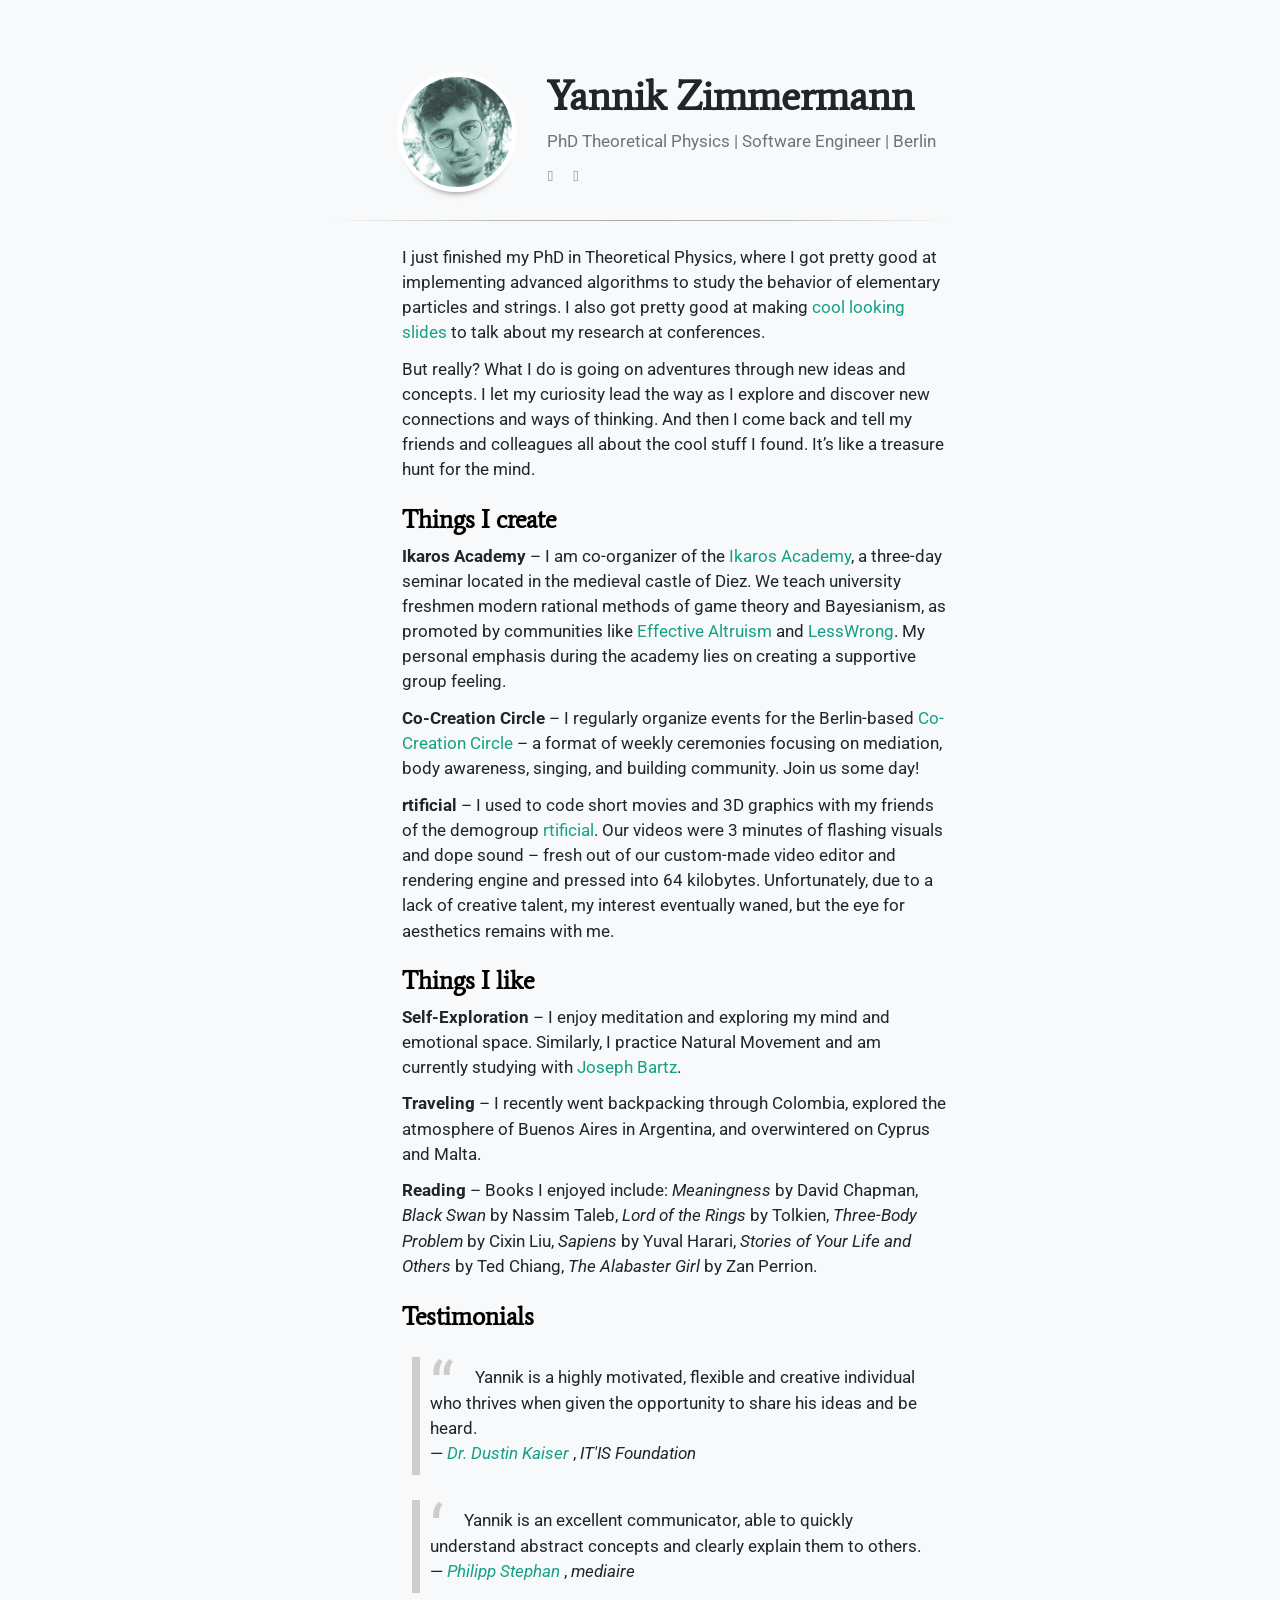
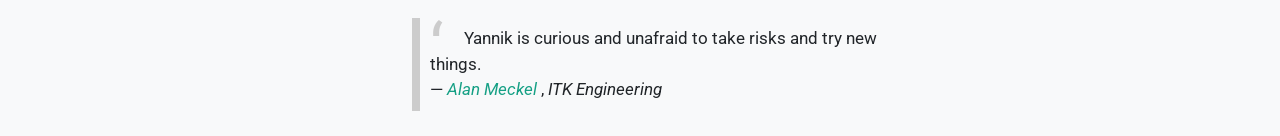
==== public/index.html @ f0e2dbbe "change a lot of theme css, publish" ====
<!doctype html>
<html lang="en-us"><head>
	<meta name="generator" content="Hugo 0.110.0">
    <title>Yannik Zimmermann</title>
    <meta charset="utf-8">
    <meta name="viewport" content="width=device-width, initial-scale=1, shrink-to-fit=no">
    <meta name="description" content="description" />

    
    
    
    <link rel="stylesheet" href="./css/theme.min.css">

    
    
    

    
</head>
<body>
        <div id="content" class="mx-auto"><header class="container mt-sm-5 mt-4 mb-4 mt-xs-1">
    <div class="row">
        <div class="col-sm-4 col-12 text-sm-right text-center pt-sm-4">
            <a href="./" class="text-decoration-none">
                <img id="home-image" class="rounded-circle"
                    
                        
                            src="./portrait.jpg"
                        
                    
                />
            </a>
        </div>
        <div class="col-sm-8 col-12 text-sm-left text-center">
            <h2 class="m-0 mb-2 mt-4">
                <a href="./" class="text-decoration-none">
                    
                        Yannik Zimmermann
                    
                </a>
            </h2>
            <p class="text-muted mb-1">
                
                    PhD Theoretical Physics | Software Engineer | Berlin
                
            </p>
            <ul id="nav-links" class="list-inline mb-2">
                
                
            </ul>
            <ul id="nav-social" class="list-inline">
                
                    <li class="list-inline-item mr-3">
                        <a href="https://www.linkedin.com/in/yannik-zimmermann/" target="_blank">
                            <i class="fab fa-linkedin-in fa-1x text-muted"></i>
                        </a>
                    </li>
                
                    <li class="list-inline-item mr-3">
                        <a href="mailto:mail@yannikzimmermann.de" target="_blank">
                            <i class="fas fa-at fa-1x text-muted"></i>
                        </a>
                    </li>
                
            </ul>
        </div>
    </div>
    <hr />
</header>
<div class="container">
    
    
        <div class="pl-sm-4 ml-sm-5">
            <p>I just finished my PhD in Theoretical Physics, where I got pretty good at implementing advanced algorithms to study the behavior of elementary particles and strings. I also got pretty good at making <a href="https://yannikzimmermann.de/upload/Swampland%20Distance%20Conjecture.pdf">cool looking slides</a> to talk about my research at conferences.</p>
<p>But really? What I do is going on adventures through new ideas and concepts. I let my curiosity lead the way as I explore and discover new connections and ways of thinking. And then I come back and tell my friends and colleagues all about the cool stuff I found. It&rsquo;s like a treasure hunt for the mind.</p>
<h1 id="things-i-create">Things I create</h1>
<p><strong>Ikaros Academy</strong> –
I am co-organizer of the <a href="https://ikarosakademie.de/">Ikaros Academy</a>, a three-day seminar located in the medieval castle of Diez.
We teach university freshmen modern rational methods of game theory and Bayesianism, as promoted by communities like <a href="https://www.effectivealtruism.org/">Effective Altruism</a> and <a href="https://www.lesswrong.com/">LessWrong</a>.
My personal emphasis during the academy lies on creating a supportive group feeling.</p>
<p><strong>Co-Creation Circle</strong> –
I regularly organize events for the Berlin-based <a href="https://t.me/+cvE-LjUdIFY0MDEy">Co-Creation Circle</a> – a format of weekly ceremonies focusing on mediation, body awareness, singing, and building community.
Join us some day!</p>
<p><strong>rtificial</strong> –
I used to code short movies and 3D graphics with my friends of the demogroup <a href="https://rtificial.org/">rtificial</a>.
Our videos were 3 minutes of flashing visuals and dope sound – fresh out of our custom-made video editor and rendering engine and pressed into 64 kilobytes.
Unfortunately, due to a lack of creative talent, my interest eventually waned, but the eye for aesthetics remains with me.</p>
<h1 id="things-i-like">Things I like</h1>
<p><strong>Self-Exploration</strong> –
I enjoy meditation and exploring my mind and emotional space.
Similarly, I practice Natural Movement and am currently studying with <a href="https://josephbartz.de/">Joseph Bartz</a>.</p>
<p><strong>Traveling</strong> –
I recently went backpacking through Colombia, explored the atmosphere of Buenos Aires in Argentina, and overwintered on Cyprus and Malta.</p>
<p><strong>Reading</strong> –
Books I enjoyed include: <em>Meaningness</em> by David Chapman, <em>Black Swan</em> by Nassim Taleb, <em>Lord of the Rings</em> by Tolkien, <em>Three-Body Problem</em> by Cixin Liu, <em>Sapiens</em> by Yuval Harari, <em>Stories of Your Life and Others</em> by Ted Chiang, <em>The Alabaster Girl</em> by Zan Perrion.</p>
<h1 id="testimonials">Testimonials</h1>

<blockquote>
    Yannik is a highly motivated, flexible and creative individual who thrives when given the opportunity to share his ideas and be heard.
    <footer>
        —
		<cite class="author">
			<a href="https://www.linkedin.com/in/dustin-kaiser/">
				Dr. Dustin Kaiser
			</a>
		</cite>
		,
		<cite class="company">
			IT'IS Foundation
		</cite>
    </footer>
</blockquote>


<blockquote>
    Yannik is an excellent communicator, able to quickly understand abstract concepts and clearly explain them to others.
    <footer>
        —
		<cite class="author">
			<a href="https://www.linkedin.com/in/philipp-stephan/">
				Philipp Stephan
			</a>
		</cite>
		,
		<cite class="company">
			mediaire
		</cite>
    </footer>
</blockquote>


<blockquote>
    Yannik is curious and unafraid to take risks and try new things.
    <footer>
        —
		<cite class="author">
			<a href="https://www.linkedin.com/in/alan-meckel-606969215/">
				Alan Meckel
			</a>
		</cite>
		,
		<cite class="company">
			ITK Engineering
		</cite>
    </footer>
</blockquote>


        </div>
    

            </div>
        </div>
    </body>
</html>
---- public/css/theme.min.css ----
@charset "UTF-8";@import "https://fonts.googleapis.com/css?family=Average|Roboto";/*!* Bootstrap v4.5.2 (https://getbootstrap.com/)
* Copyright 2011-2020 The Bootstrap Authors
* Copyright 2011-2020 Twitter, Inc.
* Licensed under MIT (https://github.com/twbs/bootstrap/blob/main/LICENSE)*/:root{--blue:#007bff;--indigo:#6610f2;--purple:#6f42c1;--pink:#e83e8c;--red:#dc3545;--orange:#fd7e14;--yellow:#ffc107;--green:#28a745;--teal:#20c997;--cyan:#17a2b8;--white:#fff;--gray:#6c757d;--gray-dark:#343a40;--primary:#007bff;--secondary:#6c757d;--success:#28a745;--info:#17a2b8;--warning:#ffc107;--danger:#dc3545;--light:#f8f9fa;--dark:#343a40;--breakpoint-xs:0;--breakpoint-sm:576px;--breakpoint-md:768px;--breakpoint-lg:992px;--breakpoint-xl:1200px;--font-family-sans-serif:-apple-system, BlinkMacSystemFont, "Segoe UI", Roboto, "Helvetica Neue", Arial, "Noto Sans", sans-serif, "Apple Color Emoji", "Segoe UI Emoji", "Segoe UI Symbol", "Noto Color Emoji";--font-family-monospace:SFMono-Regular, Menlo, Monaco, Consolas, "Liberation Mono", "Courier New", monospace}*,*::before,*::after{box-sizing:border-box}html{font-family:sans-serif;line-height:1.15;-webkit-text-size-adjust:100%;-webkit-tap-highlight-color:transparent}article,aside,figcaption,figure,footer,header,hgroup,main,nav,section{display:block}body{margin:0;font-family:roboto,helvetica neue,Arial,sans-serif;font-size:1.05rem;font-weight:400;line-height:1.5;color:#212529;text-align:left;background-color:#f8f9fa}[tabindex="-1"]:focus:not(:focus-visible){outline:0!important}hr{box-sizing:content-box;height:0;overflow:visible}h1,h2,h3,h4,h5,h6{margin-top:0;margin-bottom:.5rem}p{margin-top:0;margin-bottom:1rem}abbr[title],abbr[data-original-title]{text-decoration:underline;text-decoration:underline dotted;cursor:help;border-bottom:0;text-decoration-skip-ink:none}address{margin-bottom:1rem;font-style:normal;line-height:inherit}ol,ul,dl{margin-top:0;margin-bottom:1rem}ol ol,ul ul,ol ul,ul ol{margin-bottom:0}dt{font-weight:700}dd{margin-bottom:.5rem;margin-left:0}blockquote{margin:0 0 1rem}b,strong{font-weight:bolder}small{font-size:80%}sub,sup{position:relative;font-size:75%;line-height:0;vertical-align:baseline}sub{bottom:-.25em}sup{top:-.5em}a{color:#007bff;text-decoration:none;background-color:transparent}a:hover{color:#0056b3;text-decoration:underline}a:not([href]):not([class]){color:inherit;text-decoration:none}a:not([href]):not([class]):hover{color:inherit;text-decoration:none}pre,code,kbd,samp{font-family:SFMono-Regular,Menlo,Monaco,Consolas,liberation mono,courier new,monospace;font-size:1em}pre{margin-top:0;margin-bottom:1rem;overflow:auto;-ms-overflow-style:scrollbar}figure{margin:0 0 1rem}img{vertical-align:middle;border-style:none}svg{overflow:hidden;vertical-align:middle}table{border-collapse:collapse}caption{padding-top:.75rem;padding-bottom:.75rem;color:#6c757d;text-align:left;caption-side:bottom}th{text-align:inherit}label{display:inline-block;margin-bottom:.5rem}button{border-radius:0}button:focus{outline:1px dotted;outline:5px auto -webkit-focus-ring-color}input,button,select,optgroup,textarea{margin:0;font-family:inherit;font-size:inherit;line-height:inherit}button,input{overflow:visible}button,select{text-transform:none}[role=button]{cursor:pointer}select{word-wrap:normal}button,[type=button],[type=reset],[type=submit]{-webkit-appearance:button}button:not(:disabled),[type=button]:not(:disabled),[type=reset]:not(:disabled),[type=submit]:not(:disabled){cursor:pointer}button::-moz-focus-inner,[type=button]::-moz-focus-inner,[type=reset]::-moz-focus-inner,[type=submit]::-moz-focus-inner{padding:0;border-style:none}input[type=radio],input[type=checkbox]{box-sizing:border-box;padding:0}textarea{overflow:auto;resize:vertical}fieldset{min-width:0;padding:0;margin:0;border:0}legend{display:block;width:100%;max-width:100%;padding:0;margin-bottom:.5rem;font-size:1.5rem;line-height:inherit;color:inherit;white-space:normal}progress{vertical-align:baseline}[type=number]::-webkit-inner-spin-button,[type=number]::-webkit-outer-spin-button{height:auto}[type=search]{outline-offset:-2px;-webkit-appearance:none}[type=search]::-webkit-search-decoration{-webkit-appearance:none}::-webkit-file-upload-button{font:inherit;-webkit-appearance:button}output{display:inline-block}summary{display:list-item;cursor:pointer}template{display:none}[hidden]{display:none!important}h1,h2,h3,h4,h5,h6,.h1,.h2,.h3,.h4,.h5,.h6{margin-bottom:.5rem;font-weight:500;line-height:1.2}h1,.h1{font-size:2.625rem}h2,.h2{font-size:2.1rem}h3,.h3{font-size:1.8375rem}h4,.h4{font-size:1.575rem}h5,.h5{font-size:1.3125rem}h6,.h6{font-size:1.05rem}.lead{font-size:1.3125rem;font-weight:300}.display-1{font-size:6rem;font-weight:300;line-height:1.2}.display-2{font-size:5.5rem;font-weight:300;line-height:1.2}.display-3{font-size:4.5rem;font-weight:300;line-height:1.2}.display-4{font-size:3.5rem;font-weight:300;line-height:1.2}hr{margin-top:1rem;margin-bottom:1rem;border:0;border-top:1px solid rgba(0,0,0,.1)}small,.small{font-size:80%;font-weight:400}mark,.mark{padding:.2em;background-color:#fcf8e3}.list-unstyled{padding-left:0;list-style:none}.list-inline{padding-left:0;list-style:none}.list-inline-item{display:inline-block}.list-inline-item:not(:last-child){margin-right:.5rem}.initialism{font-size:90%;text-transform:uppercase}.blockquote{margin-bottom:1rem;font-size:1.3125rem}.blockquote-footer{display:block;font-size:80%;color:#6c757d}.blockquote-footer::before{content:"\2014\00A0"}.img-fluid{max-width:100%;height:auto}.img-thumbnail{padding:.25rem;background-color:#f8f9fa;border:1px solid #dee2e6;border-radius:.25rem;max-width:100%;height:auto}.figure{display:inline-block}.figure-img{margin-bottom:.5rem;line-height:1}.figure-caption{font-size:90%;color:#6c757d}code{font-size:87.5%;color:#e83e8c;word-wrap:break-word}a>code{color:inherit}kbd{padding:.2rem .4rem;font-size:87.5%;color:#fff;background-color:#212529;border-radius:.2rem}kbd kbd{padding:0;font-size:100%;font-weight:700}pre{display:block;font-size:87.5%;color:#212529}pre code{font-size:inherit;color:inherit;word-break:normal}.pre-scrollable{max-height:340px;overflow-y:scroll}.container,.container-fluid,.container-xl,.container-lg,.container-md,.container-sm{width:100%;padding-right:15px;padding-left:15px;margin-right:auto;margin-left:auto}@media(min-width:576px){.container-sm,.container{max-width:540px}}@media(min-width:768px){.container-md,.container-sm,.container{max-width:720px}}@media(min-width:992px){.container-lg,.container-md,.container-sm,.container{max-width:960px}}@media(min-width:1200px){.container-xl,.container-lg,.container-md,.container-sm,.container{max-width:1140px}}.row{display:flex;flex-wrap:wrap;margin-right:-15px;margin-left:-15px}.no-gutters{margin-right:0;margin-left:0}.no-gutters>.col,.no-gutters>[class*=col-]{padding-right:0;padding-left:0}.col-xl,.col-xl-auto,.col-xl-12,.col-xl-11,.col-xl-10,.col-xl-9,.col-xl-8,.col-xl-7,.col-xl-6,.col-xl-5,.col-xl-4,.col-xl-3,.col-xl-2,.col-xl-1,.col-lg,.col-lg-auto,.col-lg-12,.col-lg-11,.col-lg-10,.col-lg-9,.col-lg-8,.col-lg-7,.col-lg-6,.col-lg-5,.col-lg-4,.col-lg-3,.col-lg-2,.col-lg-1,.col-md,.col-md-auto,.col-md-12,.col-md-11,.col-md-10,.col-md-9,.col-md-8,.col-md-7,.col-md-6,.col-md-5,.col-md-4,.col-md-3,.col-md-2,.col-md-1,.col-sm,.col-sm-auto,.col-sm-12,.col-sm-11,.col-sm-10,.col-sm-9,.col-sm-8,.col-sm-7,.col-sm-6,.col-sm-5,.col-sm-4,.col-sm-3,.col-sm-2,.col-sm-1,.col,.col-auto,.col-12,.col-11,.col-10,.col-9,.col-8,.col-7,.col-6,.col-5,.col-4,.col-3,.col-2,.col-1{position:relative;width:100%;padding-right:15px;padding-left:15px}.col{flex-basis:0;flex-grow:1;max-width:100%}.row-cols-1>*{flex:0 0 100%;max-width:100%}.row-cols-2>*{flex:0 0 50%;max-width:50%}.row-cols-3>*{flex:0 0 33.33333333%;max-width:33.33333333%}.row-cols-4>*{flex:0 0 25%;max-width:25%}.row-cols-5>*{flex:0 0 20%;max-width:20%}.row-cols-6>*{flex:0 0 16.66666667%;max-width:16.66666667%}.col-auto{flex:none;width:auto;max-width:100%}.col-1{flex:0 0 8.33333333%;max-width:8.33333333%}.col-2{flex:0 0 16.66666667%;max-width:16.66666667%}.col-3{flex:0 0 25%;max-width:25%}.col-4{flex:0 0 33.33333333%;max-width:33.33333333%}.col-5{flex:0 0 41.66666667%;max-width:41.66666667%}.col-6{flex:0 0 50%;max-width:50%}.col-7{flex:0 0 58.33333333%;max-width:58.33333333%}.col-8{flex:0 0 66.66666667%;max-width:66.66666667%}.col-9{flex:0 0 75%;max-width:75%}.col-10{flex:0 0 83.33333333%;max-width:83.33333333%}.col-11{flex:0 0 91.66666667%;max-width:91.66666667%}.col-12{flex:0 0 100%;max-width:100%}.order-first{order:-1}.order-last{order:13}.order-0{order:0}.order-1{order:1}.order-2{order:2}.order-3{order:3}.order-4{order:4}.order-5{order:5}.order-6{order:6}.order-7{order:7}.order-8{order:8}.order-9{order:9}.order-10{order:10}.order-11{order:11}.order-12{order:12}.offset-1{margin-left:8.33333333%}.offset-2{margin-left:16.66666667%}.offset-3{margin-left:25%}.offset-4{margin-left:33.33333333%}.offset-5{margin-left:41.66666667%}.offset-6{margin-left:50%}.offset-7{margin-left:58.33333333%}.offset-8{margin-left:66.66666667%}.offset-9{margin-left:75%}.offset-10{margin-left:83.33333333%}.offset-11{margin-left:91.66666667%}@media(min-width:576px){.col-sm{flex-basis:0;flex-grow:1;max-width:100%}.row-cols-sm-1>*{flex:0 0 100%;max-width:100%}.row-cols-sm-2>*{flex:0 0 50%;max-width:50%}.row-cols-sm-3>*{flex:0 0 33.33333333%;max-width:33.33333333%}.row-cols-sm-4>*{flex:0 0 25%;max-width:25%}.row-cols-sm-5>*{flex:0 0 20%;max-width:20%}.row-cols-sm-6>*{flex:0 0 16.66666667%;max-width:16.66666667%}.col-sm-auto{flex:none;width:auto;max-width:100%}.col-sm-1{flex:0 0 8.33333333%;max-width:8.33333333%}.col-sm-2{flex:0 0 16.66666667%;max-width:16.66666667%}.col-sm-3{flex:0 0 25%;max-width:25%}.col-sm-4{flex:0 0 33.33333333%;max-width:33.33333333%}.col-sm-5{flex:0 0 41.66666667%;max-width:41.66666667%}.col-sm-6{flex:0 0 50%;max-width:50%}.col-sm-7{flex:0 0 58.33333333%;max-width:58.33333333%}.col-sm-8{flex:0 0 66.66666667%;max-width:66.66666667%}.col-sm-9{flex:0 0 75%;max-width:75%}.col-sm-10{flex:0 0 83.33333333%;max-width:83.33333333%}.col-sm-11{flex:0 0 91.66666667%;max-width:91.66666667%}.col-sm-12{flex:0 0 100%;max-width:100%}.order-sm-first{order:-1}.order-sm-last{order:13}.order-sm-0{order:0}.order-sm-1{order:1}.order-sm-2{order:2}.order-sm-3{order:3}.order-sm-4{order:4}.order-sm-5{order:5}.order-sm-6{order:6}.order-sm-7{order:7}.order-sm-8{order:8}.order-sm-9{order:9}.order-sm-10{order:10}.order-sm-11{order:11}.order-sm-12{order:12}.offset-sm-0{margin-left:0}.offset-sm-1{margin-left:8.33333333%}.offset-sm-2{margin-left:16.66666667%}.offset-sm-3{margin-left:25%}.offset-sm-4{margin-left:33.33333333%}.offset-sm-5{margin-left:41.66666667%}.offset-sm-6{margin-left:50%}.offset-sm-7{margin-left:58.33333333%}.offset-sm-8{margin-left:66.66666667%}.offset-sm-9{margin-left:75%}.offset-sm-10{margin-left:83.33333333%}.offset-sm-11{margin-left:91.66666667%}}@media(min-width:768px){.col-md{flex-basis:0;flex-grow:1;max-width:100%}.row-cols-md-1>*{flex:0 0 100%;max-width:100%}.row-cols-md-2>*{flex:0 0 50%;max-width:50%}.row-cols-md-3>*{flex:0 0 33.33333333%;max-width:33.33333333%}.row-cols-md-4>*{flex:0 0 25%;max-width:25%}.row-cols-md-5>*{flex:0 0 20%;max-width:20%}.row-cols-md-6>*{flex:0 0 16.66666667%;max-width:16.66666667%}.col-md-auto{flex:none;width:auto;max-width:100%}.col-md-1{flex:0 0 8.33333333%;max-width:8.33333333%}.col-md-2{flex:0 0 16.66666667%;max-width:16.66666667%}.col-md-3{flex:0 0 25%;max-width:25%}.col-md-4{flex:0 0 33.33333333%;max-width:33.33333333%}.col-md-5{flex:0 0 41.66666667%;max-width:41.66666667%}.col-md-6{flex:0 0 50%;max-width:50%}.col-md-7{flex:0 0 58.33333333%;max-width:58.33333333%}.col-md-8{flex:0 0 66.66666667%;max-width:66.66666667%}.col-md-9{flex:0 0 75%;max-width:75%}.col-md-10{flex:0 0 83.33333333%;max-width:83.33333333%}.col-md-11{flex:0 0 91.66666667%;max-width:91.66666667%}.col-md-12{flex:0 0 100%;max-width:100%}.order-md-first{order:-1}.order-md-last{order:13}.order-md-0{order:0}.order-md-1{order:1}.order-md-2{order:2}.order-md-3{order:3}.order-md-4{order:4}.order-md-5{order:5}.order-md-6{order:6}.order-md-7{order:7}.order-md-8{order:8}.order-md-9{order:9}.order-md-10{order:10}.order-md-11{order:11}.order-md-12{order:12}.offset-md-0{margin-left:0}.offset-md-1{margin-left:8.33333333%}.offset-md-2{margin-left:16.66666667%}.offset-md-3{margin-left:25%}.offset-md-4{margin-left:33.33333333%}.offset-md-5{margin-left:41.66666667%}.offset-md-6{margin-left:50%}.offset-md-7{margin-left:58.33333333%}.offset-md-8{margin-left:66.66666667%}.offset-md-9{margin-left:75%}.offset-md-10{margin-left:83.33333333%}.offset-md-11{margin-left:91.66666667%}}@media(min-width:992px){.col-lg{flex-basis:0;flex-grow:1;max-width:100%}.row-cols-lg-1>*{flex:0 0 100%;max-width:100%}.row-cols-lg-2>*{flex:0 0 50%;max-width:50%}.row-cols-lg-3>*{flex:0 0 33.33333333%;max-width:33.33333333%}.row-cols-lg-4>*{flex:0 0 25%;max-width:25%}.row-cols-lg-5>*{flex:0 0 20%;max-width:20%}.row-cols-lg-6>*{flex:0 0 16.66666667%;max-width:16.66666667%}.col-lg-auto{flex:none;width:auto;max-width:100%}.col-lg-1{flex:0 0 8.33333333%;max-width:8.33333333%}.col-lg-2{flex:0 0 16.66666667%;max-width:16.66666667%}.col-lg-3{flex:0 0 25%;max-width:25%}.col-lg-4{flex:0 0 33.33333333%;max-width:33.33333333%}.col-lg-5{flex:0 0 41.66666667%;max-width:41.66666667%}.col-lg-6{flex:0 0 50%;max-width:50%}.col-lg-7{flex:0 0 58.33333333%;max-width:58.33333333%}.col-lg-8{flex:0 0 66.66666667%;max-width:66.66666667%}.col-lg-9{flex:0 0 75%;max-width:75%}.col-lg-10{flex:0 0 83.33333333%;max-width:83.33333333%}.col-lg-11{flex:0 0 91.66666667%;max-width:91.66666667%}.col-lg-12{flex:0 0 100%;max-width:100%}.order-lg-first{order:-1}.order-lg-last{order:13}.order-lg-0{order:0}.order-lg-1{order:1}.order-lg-2{order:2}.order-lg-3{order:3}.order-lg-4{order:4}.order-lg-5{order:5}.order-lg-6{order:6}.order-lg-7{order:7}.order-lg-8{order:8}.order-lg-9{order:9}.order-lg-10{order:10}.order-lg-11{order:11}.order-lg-12{order:12}.offset-lg-0{margin-left:0}.offset-lg-1{margin-left:8.33333333%}.offset-lg-2{margin-left:16.66666667%}.offset-lg-3{margin-left:25%}.offset-lg-4{margin-left:33.33333333%}.offset-lg-5{margin-left:41.66666667%}.offset-lg-6{margin-left:50%}.offset-lg-7{margin-left:58.33333333%}.offset-lg-8{margin-left:66.66666667%}.offset-lg-9{margin-left:75%}.offset-lg-10{margin-left:83.33333333%}.offset-lg-11{margin-left:91.66666667%}}@media(min-width:1200px){.col-xl{flex-basis:0;flex-grow:1;max-width:100%}.row-cols-xl-1>*{flex:0 0 100%;max-width:100%}.row-cols-xl-2>*{flex:0 0 50%;max-width:50%}.row-cols-xl-3>*{flex:0 0 33.33333333%;max-width:33.33333333%}.row-cols-xl-4>*{flex:0 0 25%;max-width:25%}.row-cols-xl-5>*{flex:0 0 20%;max-width:20%}.row-cols-xl-6>*{flex:0 0 16.66666667%;max-width:16.66666667%}.col-xl-auto{flex:none;width:auto;max-width:100%}.col-xl-1{flex:0 0 8.33333333%;max-width:8.33333333%}.col-xl-2{flex:0 0 16.66666667%;max-width:16.66666667%}.col-xl-3{flex:0 0 25%;max-width:25%}.col-xl-4{flex:0 0 33.33333333%;max-width:33.33333333%}.col-xl-5{flex:0 0 41.66666667%;max-width:41.66666667%}.col-xl-6{flex:0 0 50%;max-width:50%}.col-xl-7{flex:0 0 58.33333333%;max-width:58.33333333%}.col-xl-8{flex:0 0 66.66666667%;max-width:66.66666667%}.col-xl-9{flex:0 0 75%;max-width:75%}.col-xl-10{flex:0 0 83.33333333%;max-width:83.33333333%}.col-xl-11{flex:0 0 91.66666667%;max-width:91.66666667%}.col-xl-12{flex:0 0 100%;max-width:100%}.order-xl-first{order:-1}.order-xl-last{order:13}.order-xl-0{order:0}.order-xl-1{order:1}.order-xl-2{order:2}.order-xl-3{order:3}.order-xl-4{order:4}.order-xl-5{order:5}.order-xl-6{order:6}.order-xl-7{order:7}.order-xl-8{order:8}.order-xl-9{order:9}.order-xl-10{order:10}.order-xl-11{order:11}.order-xl-12{order:12}.offset-xl-0{margin-left:0}.offset-xl-1{margin-left:8.33333333%}.offset-xl-2{margin-left:16.66666667%}.offset-xl-3{margin-left:25%}.offset-xl-4{margin-left:33.33333333%}.offset-xl-5{margin-left:41.66666667%}.offset-xl-6{margin-left:50%}.offset-xl-7{margin-left:58.33333333%}.offset-xl-8{margin-left:66.66666667%}.offset-xl-9{margin-left:75%}.offset-xl-10{margin-left:83.33333333%}.offset-xl-11{margin-left:91.66666667%}}.table{width:100%;margin-bottom:1rem;color:#212529}.table th,.table td{padding:.75rem;vertical-align:top;border-top:1px solid #dee2e6}.table thead th{vertical-align:bottom;border-bottom:2px solid #dee2e6}.table tbody+tbody{border-top:2px solid #dee2e6}.table-sm th,.table-sm td{padding:.3rem}.table-bordered{border:1px solid #dee2e6}.table-bordered th,.table-bordered td{border:1px solid #dee2e6}.table-bordered thead th,.table-bordered thead td{border-bottom-width:2px}.table-borderless th,.table-borderless td,.table-borderless thead th,.table-borderless tbody+tbody{border:0}.table-striped tbody tr:nth-of-type(odd){background-color:rgba(0,0,0,5%)}.table-hover tbody tr:hover{color:#212529;background-color:rgba(0,0,0,.075)}.table-primary,.table-primary>th,.table-primary>td{background-color:#b8daff}.table-primary th,.table-primary td,.table-primary thead th,.table-primary tbody+tbody{border-color:#7abaff}.table-hover .table-primary:hover{background-color:#9fcdff}.table-hover .table-primary:hover>td,.table-hover .table-primary:hover>th{background-color:#9fcdff}.table-secondary,.table-secondary>th,.table-secondary>td{background-color:#d6d8db}.table-secondary th,.table-secondary td,.table-secondary thead th,.table-secondary tbody+tbody{border-color:#b3b7bb}.table-hover .table-secondary:hover{background-color:#c8cbcf}.table-hover .table-secondary:hover>td,.table-hover .table-secondary:hover>th{background-color:#c8cbcf}.table-success,.table-success>th,.table-success>td{background-color:#c3e6cb}.table-success th,.table-success td,.table-success thead th,.table-success tbody+tbody{border-color:#8fd19e}.table-hover .table-success:hover{background-color:#b1dfbb}.table-hover .table-success:hover>td,.table-hover .table-success:hover>th{background-color:#b1dfbb}.table-info,.table-info>th,.table-info>td{background-color:#bee5eb}.table-info th,.table-info td,.table-info thead th,.table-info tbody+tbody{border-color:#86cfda}.table-hover .table-info:hover{background-color:#abdde5}.table-hover .table-info:hover>td,.table-hover .table-info:hover>th{background-color:#abdde5}.table-warning,.table-warning>th,.table-warning>td{background-color:#ffeeba}.table-warning th,.table-warning td,.table-warning thead th,.table-warning tbody+tbody{border-color:#ffdf7e}.table-hover .table-warning:hover{background-color:#ffe8a1}.table-hover .table-warning:hover>td,.table-hover .table-warning:hover>th{background-color:#ffe8a1}.table-danger,.table-danger>th,.table-danger>td{background-color:#f5c6cb}.table-danger th,.table-danger td,.table-danger thead th,.table-danger tbody+tbody{border-color:#ed969e}.table-hover .table-danger:hover{background-color:#f1b0b7}.table-hover .table-danger:hover>td,.table-hover .table-danger:hover>th{background-color:#f1b0b7}.table-light,.table-light>th,.table-light>td{background-color:#fdfdfe}.table-light th,.table-light td,.table-light thead th,.table-light tbody+tbody{border-color:#fbfcfc}.table-hover .table-light:hover{background-color:#ececf6}.table-hover .table-light:hover>td,.table-hover .table-light:hover>th{background-color:#ececf6}.table-dark,.table-dark>th,.table-dark>td{background-color:#c6c8ca}.table-dark th,.table-dark td,.table-dark thead th,.table-dark tbody+tbody{border-color:#95999c}.table-hover .table-dark:hover{background-color:#b9bbbe}.table-hover .table-dark:hover>td,.table-hover .table-dark:hover>th{background-color:#b9bbbe}.table-active,.table-active>th,.table-active>td{background-color:rgba(0,0,0,.075)}.table-hover .table-active:hover{background-color:rgba(0,0,0,.075)}.table-hover .table-active:hover>td,.table-hover .table-active:hover>th{background-color:rgba(0,0,0,.075)}.table .thead-dark th{color:#fff;background-color:#343a40;border-color:#454d55}.table .thead-light th{color:#495057;background-color:#e9ecef;border-color:#dee2e6}.table-dark{color:#fff;background-color:#343a40}.table-dark th,.table-dark td,.table-dark thead th{border-color:#454d55}.table-dark.table-bordered{border:0}.table-dark.table-striped tbody tr:nth-of-type(odd){background-color:rgba(255,255,255,5%)}.table-dark.table-hover tbody tr:hover{color:#fff;background-color:rgba(255,255,255,.075)}@media(max-width:575.98px){.table-responsive-sm{display:block;width:100%;overflow-x:auto;-webkit-overflow-scrolling:touch}.table-responsive-sm>.table-bordered{border:0}}@media(max-width:767.98px){.table-responsive-md{display:block;width:100%;overflow-x:auto;-webkit-overflow-scrolling:touch}.table-responsive-md>.table-bordered{border:0}}@media(max-width:991.98px){.table-responsive-lg{display:block;width:100%;overflow-x:auto;-webkit-overflow-scrolling:touch}.table-responsive-lg>.table-bordered{border:0}}@media(max-width:1199.98px){.table-responsive-xl{display:block;width:100%;overflow-x:auto;-webkit-overflow-scrolling:touch}.table-responsive-xl>.table-bordered{border:0}}.table-responsive{display:block;width:100%;overflow-x:auto;-webkit-overflow-scrolling:touch}.table-responsive>.table-bordered{border:0}.form-control{display:block;width:100%;height:calc(1.5em + .75rem + 2px);padding:.375rem .75rem;font-size:1.05rem;font-weight:400;line-height:1.5;color:#495057;background-color:#fff;background-clip:padding-box;border:1px solid #ced4da;border-radius:.25rem;transition:border-color .15s ease-in-out,box-shadow .15s ease-in-out}@media(prefers-reduced-motion:reduce){.form-control{transition:none}}.form-control::-ms-expand{background-color:transparent;border:0}.form-control:-moz-focusring{color:transparent;text-shadow:0 0 0 #495057}.form-control:focus{color:#495057;background-color:#fff;border-color:#80bdff;outline:0;box-shadow:0 0 0 .2rem rgba(0,123,255,.25)}.form-control::placeholder{color:#6c757d;opacity:1}.form-control:disabled,.form-control[readonly]{background-color:#e9ecef;opacity:1}input[type=date].form-control,input[type=time].form-control,input[type=datetime-local].form-control,input[type=month].form-control{appearance:none}select.form-control:focus::-ms-value{color:#495057;background-color:#fff}.form-control-file,.form-control-range{display:block;width:100%}.col-form-label{padding-top:calc(.375rem + 1px);padding-bottom:calc(.375rem + 1px);margin-bottom:0;font-size:inherit;line-height:1.5}.col-form-label-lg{padding-top:calc(.5rem + 1px);padding-bottom:calc(.5rem + 1px);font-size:1.3125rem;line-height:1.5}.col-form-label-sm{padding-top:calc(.25rem + 1px);padding-bottom:calc(.25rem + 1px);font-size:.91875rem;line-height:1.5}.form-control-plaintext{display:block;width:100%;padding:.375rem 0;margin-bottom:0;font-size:1.05rem;line-height:1.5;color:#212529;background-color:transparent;border:solid transparent;border-width:1px 0}.form-control-plaintext.form-control-sm,.form-control-plaintext.form-control-lg{padding-right:0;padding-left:0}.form-control-sm{height:calc(1.5em + .5rem + 2px);padding:.25rem .5rem;font-size:.91875rem;line-height:1.5;border-radius:.2rem}.form-control-lg{height:calc(1.5em + 1rem + 2px);padding:.5rem 1rem;font-size:1.3125rem;line-height:1.5;border-radius:.3rem}select.form-control[size],select.form-control[multiple]{height:auto}textarea.form-control{height:auto}.form-group{margin-bottom:1rem}.form-text{display:block;margin-top:.25rem}.form-row{display:flex;flex-wrap:wrap;margin-right:-5px;margin-left:-5px}.form-row>.col,.form-row>[class*=col-]{padding-right:5px;padding-left:5px}.form-check{position:relative;display:block;padding-left:1.25rem}.form-check-input{position:absolute;margin-top:.3rem;margin-left:-1.25rem}.form-check-input[disabled]~.form-check-label,.form-check-input:disabled~.form-check-label{color:#6c757d}.form-check-label{margin-bottom:0}.form-check-inline{display:inline-flex;align-items:center;padding-left:0;margin-right:.75rem}.form-check-inline .form-check-input{position:static;margin-top:0;margin-right:.3125rem;margin-left:0}.valid-feedback{display:none;width:100%;margin-top:.25rem;font-size:80%;color:#28a745}.valid-tooltip{position:absolute;top:100%;left:0;z-index:5;display:none;max-width:100%;padding:.25rem .5rem;margin-top:.1rem;font-size:.91875rem;line-height:1.5;color:#fff;background-color:rgba(40,167,69,.9);border-radius:.25rem}.was-validated :valid~.valid-feedback,.was-validated :valid~.valid-tooltip,.is-valid~.valid-feedback,.is-valid~.valid-tooltip{display:block}.was-validated .form-control:valid,.form-control.is-valid{border-color:#28a745;padding-right:calc(1.5em + .75rem);background-image:url("data:image/svg+xml,%3csvg xmlns='http://www.w3.org/2000/svg' width='8' height='8' viewBox='0 0 8 8'%3e%3cpath fill='%2328a745' d='M2.3 6.73L.6 4.53c-.4-1.04.46-1.4 1.1-.8l1.1 1.4 3.4-3.8c.6-.63 1.6-.27 1.2.7l-4 4.6c-.43.5-.8.4-1.1.1z'/%3e%3c/svg%3e");background-repeat:no-repeat;background-position:right calc(.375em + .1875rem)center;background-size:calc(.75em + .375rem)calc(.75em + .375rem)}.was-validated .form-control:valid:focus,.form-control.is-valid:focus{border-color:#28a745;box-shadow:0 0 0 .2rem rgba(40,167,69,.25)}.was-validated textarea.form-control:valid,textarea.form-control.is-valid{padding-right:calc(1.5em + .75rem);background-position:top calc(.375em + .1875rem)right calc(.375em + .1875rem)}.was-validated .custom-select:valid,.custom-select.is-valid{border-color:#28a745;padding-right:calc(.75em + 2.3125rem);background:url("data:image/svg+xml,%3csvg xmlns='http://www.w3.org/2000/svg' width='4' height='5' viewBox='0 0 4 5'%3e%3cpath fill='%23343a40' d='M2 0L0 2h4zm0 5L0 3h4z'/%3e%3c/svg%3e")no-repeat right .75rem center/8px 10px,url("data:image/svg+xml,%3csvg xmlns='http://www.w3.org/2000/svg' width='8' height='8' viewBox='0 0 8 8'%3e%3cpath fill='%2328a745' d='M2.3 6.73L.6 4.53c-.4-1.04.46-1.4 1.1-.8l1.1 1.4 3.4-3.8c.6-.63 1.6-.27 1.2.7l-4 4.6c-.43.5-.8.4-1.1.1z'/%3e%3c/svg%3e")#fff no-repeat center right 1.75rem/calc(.75em + .375rem)calc(.75em + .375rem)}.was-validated .custom-select:valid:focus,.custom-select.is-valid:focus{border-color:#28a745;box-shadow:0 0 0 .2rem rgba(40,167,69,.25)}.was-validated .form-check-input:valid~.form-check-label,.form-check-input.is-valid~.form-check-label{color:#28a745}.was-validated .form-check-input:valid~.valid-feedback,.was-validated .form-check-input:valid~.valid-tooltip,.form-check-input.is-valid~.valid-feedback,.form-check-input.is-valid~.valid-tooltip{display:block}.was-validated .custom-control-input:valid~.custom-control-label,.custom-control-input.is-valid~.custom-control-label{color:#28a745}.was-validated .custom-control-input:valid~.custom-control-label::before,.custom-control-input.is-valid~.custom-control-label::before{border-color:#28a745}.was-validated .custom-control-input:valid:checked~.custom-control-label::before,.custom-control-input.is-valid:checked~.custom-control-label::before{border-color:#34ce57;background-color:#34ce57}.was-validated .custom-control-input:valid:focus~.custom-control-label::before,.custom-control-input.is-valid:focus~.custom-control-label::before{box-shadow:0 0 0 .2rem rgba(40,167,69,.25)}.was-validated .custom-control-input:valid:focus:not(:checked)~.custom-control-label::before,.custom-control-input.is-valid:focus:not(:checked)~.custom-control-label::before{border-color:#28a745}.was-validated .custom-file-input:valid~.custom-file-label,.custom-file-input.is-valid~.custom-file-label{border-color:#28a745}.was-validated .custom-file-input:valid:focus~.custom-file-label,.custom-file-input.is-valid:focus~.custom-file-label{border-color:#28a745;box-shadow:0 0 0 .2rem rgba(40,167,69,.25)}.invalid-feedback{display:none;width:100%;margin-top:.25rem;font-size:80%;color:#dc3545}.invalid-tooltip{position:absolute;top:100%;left:0;z-index:5;display:none;max-width:100%;padding:.25rem .5rem;margin-top:.1rem;font-size:.91875rem;line-height:1.5;color:#fff;background-color:rgba(220,53,69,.9);border-radius:.25rem}.was-validated :invalid~.invalid-feedback,.was-validated :invalid~.invalid-tooltip,.is-invalid~.invalid-feedback,.is-invalid~.invalid-tooltip{display:block}.was-validated .form-control:invalid,.form-control.is-invalid{border-color:#dc3545;padding-right:calc(1.5em + .75rem);background-image:url("data:image/svg+xml,%3csvg xmlns='http://www.w3.org/2000/svg' width='12' height='12' fill='none' stroke='%23dc3545' viewBox='0 0 12 12'%3e%3ccircle cx='6' cy='6' r='4.5'/%3e%3cpath stroke-linejoin='round' d='M5.8 3.6h.4L6 6.5z'/%3e%3ccircle cx='6' cy='8.2' r='.6' fill='%23dc3545' stroke='none'/%3e%3c/svg%3e");background-repeat:no-repeat;background-position:right calc(.375em + .1875rem)center;background-size:calc(.75em + .375rem)calc(.75em + .375rem)}.was-validated .form-control:invalid:focus,.form-control.is-invalid:focus{border-color:#dc3545;box-shadow:0 0 0 .2rem rgba(220,53,69,.25)}.was-validated textarea.form-control:invalid,textarea.form-control.is-invalid{padding-right:calc(1.5em + .75rem);background-position:top calc(.375em + .1875rem)right calc(.375em + .1875rem)}.was-validated .custom-select:invalid,.custom-select.is-invalid{border-color:#dc3545;padding-right:calc(.75em + 2.3125rem);background:url("data:image/svg+xml,%3csvg xmlns='http://www.w3.org/2000/svg' width='4' height='5' viewBox='0 0 4 5'%3e%3cpath fill='%23343a40' d='M2 0L0 2h4zm0 5L0 3h4z'/%3e%3c/svg%3e")no-repeat right .75rem center/8px 10px,url("data:image/svg+xml,%3csvg xmlns='http://www.w3.org/2000/svg' width='12' height='12' fill='none' stroke='%23dc3545' viewBox='0 0 12 12'%3e%3ccircle cx='6' cy='6' r='4.5'/%3e%3cpath stroke-linejoin='round' d='M5.8 3.6h.4L6 6.5z'/%3e%3ccircle cx='6' cy='8.2' r='.6' fill='%23dc3545' stroke='none'/%3e%3c/svg%3e")#fff no-repeat center right 1.75rem/calc(.75em + .375rem)calc(.75em + .375rem)}.was-validated .custom-select:invalid:focus,.custom-select.is-invalid:focus{border-color:#dc3545;box-shadow:0 0 0 .2rem rgba(220,53,69,.25)}.was-validated .form-check-input:invalid~.form-check-label,.form-check-input.is-invalid~.form-check-label{color:#dc3545}.was-validated .form-check-input:invalid~.invalid-feedback,.was-validated .form-check-input:invalid~.invalid-tooltip,.form-check-input.is-invalid~.invalid-feedback,.form-check-input.is-invalid~.invalid-tooltip{display:block}.was-validated .custom-control-input:invalid~.custom-control-label,.custom-control-input.is-invalid~.custom-control-label{color:#dc3545}.was-validated .custom-control-input:invalid~.custom-control-label::before,.custom-control-input.is-invalid~.custom-control-label::before{border-color:#dc3545}.was-validated .custom-control-input:invalid:checked~.custom-control-label::before,.custom-control-input.is-invalid:checked~.custom-control-label::before{border-color:#e4606d;background-color:#e4606d}.was-validated .custom-control-input:invalid:focus~.custom-control-label::before,.custom-control-input.is-invalid:focus~.custom-control-label::before{box-shadow:0 0 0 .2rem rgba(220,53,69,.25)}.was-validated .custom-control-input:invalid:focus:not(:checked)~.custom-control-label::before,.custom-control-input.is-invalid:focus:not(:checked)~.custom-control-label::before{border-color:#dc3545}.was-validated .custom-file-input:invalid~.custom-file-label,.custom-file-input.is-invalid~.custom-file-label{border-color:#dc3545}.was-validated .custom-file-input:invalid:focus~.custom-file-label,.custom-file-input.is-invalid:focus~.custom-file-label{border-color:#dc3545;box-shadow:0 0 0 .2rem rgba(220,53,69,.25)}.form-inline{display:flex;flex-flow:row wrap;align-items:center}.form-inline .form-check{width:100%}@media(min-width:576px){.form-inline label{display:flex;align-items:center;justify-content:center;margin-bottom:0}.form-inline .form-group{display:flex;flex:none;flex-flow:row wrap;align-items:center;margin-bottom:0}.form-inline .form-control{display:inline-block;width:auto;vertical-align:middle}.form-inline .form-control-plaintext{display:inline-block}.form-inline .input-group,.form-inline .custom-select{width:auto}.form-inline .form-check{display:flex;align-items:center;justify-content:center;width:auto;padding-left:0}.form-inline .form-check-input{position:relative;flex-shrink:0;margin-top:0;margin-right:.25rem;margin-left:0}.form-inline .custom-control{align-items:center;justify-content:center}.form-inline .custom-control-label{margin-bottom:0}}.btn{display:inline-block;font-weight:400;color:#212529;text-align:center;vertical-align:middle;user-select:none;background-color:transparent;border:1px solid transparent;padding:.375rem .75rem;font-size:1.05rem;line-height:1.5;border-radius:.25rem;transition:color .15s ease-in-out,background-color .15s ease-in-out,border-color .15s ease-in-out,box-shadow .15s ease-in-out}@media(prefers-reduced-motion:reduce){.btn{transition:none}}.btn:hover{color:#212529;text-decoration:none}.btn:focus,.btn.focus{outline:0;box-shadow:0 0 0 .2rem rgba(0,123,255,.25)}.btn.disabled,.btn:disabled{opacity:.65}.btn:not(:disabled):not(.disabled){cursor:pointer}a.btn.disabled,fieldset:disabled a.btn{pointer-events:none}.btn-primary{color:#fff;background-color:#007bff;border-color:#007bff}.btn-primary:hover{color:#fff;background-color:#0069d9;border-color:#0062cc}.btn-primary:focus,.btn-primary.focus{color:#fff;background-color:#0069d9;border-color:#0062cc;box-shadow:0 0 0 .2rem rgba(38,143,255,.5)}.btn-primary.disabled,.btn-primary:disabled{color:#fff;background-color:#007bff;border-color:#007bff}.btn-primary:not(:disabled):not(.disabled):active,.btn-primary:not(:disabled):not(.disabled).active,.show>.btn-primary.dropdown-toggle{color:#fff;background-color:#0062cc;border-color:#005cbf}.btn-primary:not(:disabled):not(.disabled):active:focus,.btn-primary:not(:disabled):not(.disabled).active:focus,.show>.btn-primary.dropdown-toggle:focus{box-shadow:0 0 0 .2rem rgba(38,143,255,.5)}.btn-secondary{color:#fff;background-color:#6c757d;border-color:#6c757d}.btn-secondary:hover{color:#fff;background-color:#5a6268;border-color:#545b62}.btn-secondary:focus,.btn-secondary.focus{color:#fff;background-color:#5a6268;border-color:#545b62;box-shadow:0 0 0 .2rem rgba(130,138,145,.5)}.btn-secondary.disabled,.btn-secondary:disabled{color:#fff;background-color:#6c757d;border-color:#6c757d}.btn-secondary:not(:disabled):not(.disabled):active,.btn-secondary:not(:disabled):not(.disabled).active,.show>.btn-secondary.dropdown-toggle{color:#fff;background-color:#545b62;border-color:#4e555b}.btn-secondary:not(:disabled):not(.disabled):active:focus,.btn-secondary:not(:disabled):not(.disabled).active:focus,.show>.btn-secondary.dropdown-toggle:focus{box-shadow:0 0 0 .2rem rgba(130,138,145,.5)}.btn-success{color:#fff;background-color:#28a745;border-color:#28a745}.btn-success:hover{color:#fff;background-color:#218838;border-color:#1e7e34}.btn-success:focus,.btn-success.focus{color:#fff;background-color:#218838;border-color:#1e7e34;box-shadow:0 0 0 .2rem rgba(72,180,97,.5)}.btn-success.disabled,.btn-success:disabled{color:#fff;background-color:#28a745;border-color:#28a745}.btn-success:not(:disabled):not(.disabled):active,.btn-success:not(:disabled):not(.disabled).active,.show>.btn-success.dropdown-toggle{color:#fff;background-color:#1e7e34;border-color:#1c7430}.btn-success:not(:disabled):not(.disabled):active:focus,.btn-success:not(:disabled):not(.disabled).active:focus,.show>.btn-success.dropdown-toggle:focus{box-shadow:0 0 0 .2rem rgba(72,180,97,.5)}.btn-info{color:#fff;background-color:#17a2b8;border-color:#17a2b8}.btn-info:hover{color:#fff;background-color:#138496;border-color:#117a8b}.btn-info:focus,.btn-info.focus{color:#fff;background-color:#138496;border-color:#117a8b;box-shadow:0 0 0 .2rem rgba(58,176,195,.5)}.btn-info.disabled,.btn-info:disabled{color:#fff;background-color:#17a2b8;border-color:#17a2b8}.btn-info:not(:disabled):not(.disabled):active,.btn-info:not(:disabled):not(.disabled).active,.show>.btn-info.dropdown-toggle{color:#fff;background-color:#117a8b;border-color:#10707f}.btn-info:not(:disabled):not(.disabled):active:focus,.btn-info:not(:disabled):not(.disabled).active:focus,.show>.btn-info.dropdown-toggle:focus{box-shadow:0 0 0 .2rem rgba(58,176,195,.5)}.btn-warning{color:#212529;background-color:#ffc107;border-color:#ffc107}.btn-warning:hover{color:#212529;background-color:#e0a800;border-color:#d39e00}.btn-warning:focus,.btn-warning.focus{color:#212529;background-color:#e0a800;border-color:#d39e00;box-shadow:0 0 0 .2rem rgba(222,170,12,.5)}.btn-warning.disabled,.btn-warning:disabled{color:#212529;background-color:#ffc107;border-color:#ffc107}.btn-warning:not(:disabled):not(.disabled):active,.btn-warning:not(:disabled):not(.disabled).active,.show>.btn-warning.dropdown-toggle{color:#212529;background-color:#d39e00;border-color:#c69500}.btn-warning:not(:disabled):not(.disabled):active:focus,.btn-warning:not(:disabled):not(.disabled).active:focus,.show>.btn-warning.dropdown-toggle:focus{box-shadow:0 0 0 .2rem rgba(222,170,12,.5)}.btn-danger{color:#fff;background-color:#dc3545;border-color:#dc3545}.btn-danger:hover{color:#fff;background-color:#c82333;border-color:#bd2130}.btn-danger:focus,.btn-danger.focus{color:#fff;background-color:#c82333;border-color:#bd2130;box-shadow:0 0 0 .2rem rgba(225,83,97,.5)}.btn-danger.disabled,.btn-danger:disabled{color:#fff;background-color:#dc3545;border-color:#dc3545}.btn-danger:not(:disabled):not(.disabled):active,.btn-danger:not(:disabled):not(.disabled).active,.show>.btn-danger.dropdown-toggle{color:#fff;background-color:#bd2130;border-color:#b21f2d}.btn-danger:not(:disabled):not(.disabled):active:focus,.btn-danger:not(:disabled):not(.disabled).active:focus,.show>.btn-danger.dropdown-toggle:focus{box-shadow:0 0 0 .2rem rgba(225,83,97,.5)}.btn-light{color:#212529;background-color:#f8f9fa;border-color:#f8f9fa}.btn-light:hover{color:#212529;background-color:#e2e6ea;border-color:#dae0e5}.btn-light:focus,.btn-light.focus{color:#212529;background-color:#e2e6ea;border-color:#dae0e5;box-shadow:0 0 0 .2rem rgba(216,217,219,.5)}.btn-light.disabled,.btn-light:disabled{color:#212529;background-color:#f8f9fa;border-color:#f8f9fa}.btn-light:not(:disabled):not(.disabled):active,.btn-light:not(:disabled):not(.disabled).active,.show>.btn-light.dropdown-toggle{color:#212529;background-color:#dae0e5;border-color:#d3d9df}.btn-light:not(:disabled):not(.disabled):active:focus,.btn-light:not(:disabled):not(.disabled).active:focus,.show>.btn-light.dropdown-toggle:focus{box-shadow:0 0 0 .2rem rgba(216,217,219,.5)}.btn-dark{color:#fff;background-color:#343a40;border-color:#343a40}.btn-dark:hover{color:#fff;background-color:#23272b;border-color:#1d2124}.btn-dark:focus,.btn-dark.focus{color:#fff;background-color:#23272b;border-color:#1d2124;box-shadow:0 0 0 .2rem rgba(82,88,93,.5)}.btn-dark.disabled,.btn-dark:disabled{color:#fff;background-color:#343a40;border-color:#343a40}.btn-dark:not(:disabled):not(.disabled):active,.btn-dark:not(:disabled):not(.disabled).active,.show>.btn-dark.dropdown-toggle{color:#fff;background-color:#1d2124;border-color:#171a1d}.btn-dark:not(:disabled):not(.disabled):active:focus,.btn-dark:not(:disabled):not(.disabled).active:focus,.show>.btn-dark.dropdown-toggle:focus{box-shadow:0 0 0 .2rem rgba(82,88,93,.5)}.btn-outline-primary{color:#007bff;border-color:#007bff}.btn-outline-primary:hover{color:#fff;background-color:#007bff;border-color:#007bff}.btn-outline-primary:focus,.btn-outline-primary.focus{box-shadow:0 0 0 .2rem rgba(0,123,255,.5)}.btn-outline-primary.disabled,.btn-outline-primary:disabled{color:#007bff;background-color:transparent}.btn-outline-primary:not(:disabled):not(.disabled):active,.btn-outline-primary:not(:disabled):not(.disabled).active,.show>.btn-outline-primary.dropdown-toggle{color:#fff;background-color:#007bff;border-color:#007bff}.btn-outline-primary:not(:disabled):not(.disabled):active:focus,.btn-outline-primary:not(:disabled):not(.disabled).active:focus,.show>.btn-outline-primary.dropdown-toggle:focus{box-shadow:0 0 0 .2rem rgba(0,123,255,.5)}.btn-outline-secondary{color:#6c757d;border-color:#6c757d}.btn-outline-secondary:hover{color:#fff;background-color:#6c757d;border-color:#6c757d}.btn-outline-secondary:focus,.btn-outline-secondary.focus{box-shadow:0 0 0 .2rem rgba(108,117,125,.5)}.btn-outline-secondary.disabled,.btn-outline-secondary:disabled{color:#6c757d;background-color:transparent}.btn-outline-secondary:not(:disabled):not(.disabled):active,.btn-outline-secondary:not(:disabled):not(.disabled).active,.show>.btn-outline-secondary.dropdown-toggle{color:#fff;background-color:#6c757d;border-color:#6c757d}.btn-outline-secondary:not(:disabled):not(.disabled):active:focus,.btn-outline-secondary:not(:disabled):not(.disabled).active:focus,.show>.btn-outline-secondary.dropdown-toggle:focus{box-shadow:0 0 0 .2rem rgba(108,117,125,.5)}.btn-outline-success{color:#28a745;border-color:#28a745}.btn-outline-success:hover{color:#fff;background-color:#28a745;border-color:#28a745}.btn-outline-success:focus,.btn-outline-success.focus{box-shadow:0 0 0 .2rem rgba(40,167,69,.5)}.btn-outline-success.disabled,.btn-outline-success:disabled{color:#28a745;background-color:transparent}.btn-outline-success:not(:disabled):not(.disabled):active,.btn-outline-success:not(:disabled):not(.disabled).active,.show>.btn-outline-success.dropdown-toggle{color:#fff;background-color:#28a745;border-color:#28a745}.btn-outline-success:not(:disabled):not(.disabled):active:focus,.btn-outline-success:not(:disabled):not(.disabled).active:focus,.show>.btn-outline-success.dropdown-toggle:focus{box-shadow:0 0 0 .2rem rgba(40,167,69,.5)}.btn-outline-info{color:#17a2b8;border-color:#17a2b8}.btn-outline-info:hover{color:#fff;background-color:#17a2b8;border-color:#17a2b8}.btn-outline-info:focus,.btn-outline-info.focus{box-shadow:0 0 0 .2rem rgba(23,162,184,.5)}.btn-outline-info.disabled,.btn-outline-info:disabled{color:#17a2b8;background-color:transparent}.btn-outline-info:not(:disabled):not(.disabled):active,.btn-outline-info:not(:disabled):not(.disabled).active,.show>.btn-outline-info.dropdown-toggle{color:#fff;background-color:#17a2b8;border-color:#17a2b8}.btn-outline-info:not(:disabled):not(.disabled):active:focus,.btn-outline-info:not(:disabled):not(.disabled).active:focus,.show>.btn-outline-info.dropdown-toggle:focus{box-shadow:0 0 0 .2rem rgba(23,162,184,.5)}.btn-outline-warning{color:#ffc107;border-color:#ffc107}.btn-outline-warning:hover{color:#212529;background-color:#ffc107;border-color:#ffc107}.btn-outline-warning:focus,.btn-outline-warning.focus{box-shadow:0 0 0 .2rem rgba(255,193,7,.5)}.btn-outline-warning.disabled,.btn-outline-warning:disabled{color:#ffc107;background-color:transparent}.btn-outline-warning:not(:disabled):not(.disabled):active,.btn-outline-warning:not(:disabled):not(.disabled).active,.show>.btn-outline-warning.dropdown-toggle{color:#212529;background-color:#ffc107;border-color:#ffc107}.btn-outline-warning:not(:disabled):not(.disabled):active:focus,.btn-outline-warning:not(:disabled):not(.disabled).active:focus,.show>.btn-outline-warning.dropdown-toggle:focus{box-shadow:0 0 0 .2rem rgba(255,193,7,.5)}.btn-outline-danger{color:#dc3545;border-color:#dc3545}.btn-outline-danger:hover{color:#fff;background-color:#dc3545;border-color:#dc3545}.btn-outline-danger:focus,.btn-outline-danger.focus{box-shadow:0 0 0 .2rem rgba(220,53,69,.5)}.btn-outline-danger.disabled,.btn-outline-danger:disabled{color:#dc3545;background-color:transparent}.btn-outline-danger:not(:disabled):not(.disabled):active,.btn-outline-danger:not(:disabled):not(.disabled).active,.show>.btn-outline-danger.dropdown-toggle{color:#fff;background-color:#dc3545;border-color:#dc3545}.btn-outline-danger:not(:disabled):not(.disabled):active:focus,.btn-outline-danger:not(:disabled):not(.disabled).active:focus,.show>.btn-outline-danger.dropdown-toggle:focus{box-shadow:0 0 0 .2rem rgba(220,53,69,.5)}.btn-outline-light{color:#f8f9fa;border-color:#f8f9fa}.btn-outline-light:hover{color:#212529;background-color:#f8f9fa;border-color:#f8f9fa}.btn-outline-light:focus,.btn-outline-light.focus{box-shadow:0 0 0 .2rem rgba(248,249,250,.5)}.btn-outline-light.disabled,.btn-outline-light:disabled{color:#f8f9fa;background-color:transparent}.btn-outline-light:not(:disabled):not(.disabled):active,.btn-outline-light:not(:disabled):not(.disabled).active,.show>.btn-outline-light.dropdown-toggle{color:#212529;background-color:#f8f9fa;border-color:#f8f9fa}.btn-outline-light:not(:disabled):not(.disabled):active:focus,.btn-outline-light:not(:disabled):not(.disabled).active:focus,.show>.btn-outline-light.dropdown-toggle:focus{box-shadow:0 0 0 .2rem rgba(248,249,250,.5)}.btn-outline-dark{color:#343a40;border-color:#343a40}.btn-outline-dark:hover{color:#fff;background-color:#343a40;border-color:#343a40}.btn-outline-dark:focus,.btn-outline-dark.focus{box-shadow:0 0 0 .2rem rgba(52,58,64,.5)}.btn-outline-dark.disabled,.btn-outline-dark:disabled{color:#343a40;background-color:transparent}.btn-outline-dark:not(:disabled):not(.disabled):active,.btn-outline-dark:not(:disabled):not(.disabled).active,.show>.btn-outline-dark.dropdown-toggle{color:#fff;background-color:#343a40;border-color:#343a40}.btn-outline-dark:not(:disabled):not(.disabled):active:focus,.btn-outline-dark:not(:disabled):not(.disabled).active:focus,.show>.btn-outline-dark.dropdown-toggle:focus{box-shadow:0 0 0 .2rem rgba(52,58,64,.5)}.btn-link{font-weight:400;color:#007bff;text-decoration:none}.btn-link:hover{color:#0056b3;text-decoration:underline}.btn-link:focus,.btn-link.focus{text-decoration:underline}.btn-link:disabled,.btn-link.disabled{color:#6c757d;pointer-events:none}.btn-lg,.btn-group-lg>.btn{padding:.5rem 1rem;font-size:1.3125rem;line-height:1.5;border-radius:.3rem}.btn-sm,.btn-group-sm>.btn{padding:.25rem .5rem;font-size:.91875rem;line-height:1.5;border-radius:.2rem}.btn-block{display:block;width:100%}.btn-block+.btn-block{margin-top:.5rem}input[type=submit].btn-block,input[type=reset].btn-block,input[type=button].btn-block{width:100%}.fade{transition:opacity .15s linear}@media(prefers-reduced-motion:reduce){.fade{transition:none}}.fade:not(.show){opacity:0}.collapse:not(.show){display:none}.collapsing{position:relative;height:0;overflow:hidden;transition:height .35s ease}@media(prefers-reduced-motion:reduce){.collapsing{transition:none}}.dropup,.dropright,.dropdown,.dropleft{position:relative}.dropdown-toggle{white-space:nowrap}.dropdown-toggle::after{display:inline-block;margin-left:.255em;vertical-align:.255em;content:"";border-top:.3em solid;border-right:.3em solid transparent;border-bottom:0;border-left:.3em solid transparent}.dropdown-toggle:empty::after{margin-left:0}.dropdown-menu{position:absolute;top:100%;left:0;z-index:1000;display:none;float:left;min-width:10rem;padding:.5rem 0;margin:.125rem 0 0;font-size:1.05rem;color:#212529;text-align:left;list-style:none;background-color:#fff;background-clip:padding-box;border:1px solid rgba(0,0,0,.15);border-radius:.25rem}.dropdown-menu-left{right:auto;left:0}.dropdown-menu-right{right:0;left:auto}@media(min-width:576px){.dropdown-menu-sm-left{right:auto;left:0}.dropdown-menu-sm-right{right:0;left:auto}}@media(min-width:768px){.dropdown-menu-md-left{right:auto;left:0}.dropdown-menu-md-right{right:0;left:auto}}@media(min-width:992px){.dropdown-menu-lg-left{right:auto;left:0}.dropdown-menu-lg-right{right:0;left:auto}}@media(min-width:1200px){.dropdown-menu-xl-left{right:auto;left:0}.dropdown-menu-xl-right{right:0;left:auto}}.dropup .dropdown-menu{top:auto;bottom:100%;margin-top:0;margin-bottom:.125rem}.dropup .dropdown-toggle::after{display:inline-block;margin-left:.255em;vertical-align:.255em;content:"";border-top:0;border-right:.3em solid transparent;border-bottom:.3em solid;border-left:.3em solid transparent}.dropup .dropdown-toggle:empty::after{margin-left:0}.dropright .dropdown-menu{top:0;right:auto;left:100%;margin-top:0;margin-left:.125rem}.dropright .dropdown-toggle::after{display:inline-block;margin-left:.255em;vertical-align:.255em;content:"";border-top:.3em solid transparent;border-right:0;border-bottom:.3em solid transparent;border-left:.3em solid}.dropright .dropdown-toggle:empty::after{margin-left:0}.dropright .dropdown-toggle::after{vertical-align:0}.dropleft .dropdown-menu{top:0;right:100%;left:auto;margin-top:0;margin-right:.125rem}.dropleft .dropdown-toggle::after{display:inline-block;margin-left:.255em;vertical-align:.255em;content:""}.dropleft .dropdown-toggle::after{display:none}.dropleft .dropdown-toggle::before{display:inline-block;margin-right:.255em;vertical-align:.255em;content:"";border-top:.3em solid transparent;border-right:.3em solid;border-bottom:.3em solid transparent}.dropleft .dropdown-toggle:empty::after{margin-left:0}.dropleft .dropdown-toggle::before{vertical-align:0}.dropdown-menu[x-placement^=top],.dropdown-menu[x-placement^=right],.dropdown-menu[x-placement^=bottom],.dropdown-menu[x-placement^=left]{right:auto;bottom:auto}.dropdown-divider{height:0;margin:.5rem 0;overflow:hidden;border-top:1px solid #e9ecef}.dropdown-item{display:block;width:100%;padding:.25rem 1.5rem;clear:both;font-weight:400;color:#212529;text-align:inherit;white-space:nowrap;background-color:transparent;border:0}.dropdown-item:hover,.dropdown-item:focus{color:#16181b;text-decoration:none;background-color:#f8f9fa}.dropdown-item.active,.dropdown-item:active{color:#fff;text-decoration:none;background-color:#007bff}.dropdown-item.disabled,.dropdown-item:disabled{color:#6c757d;pointer-events:none;background-color:transparent}.dropdown-menu.show{display:block}.dropdown-header{display:block;padding:.5rem 1.5rem;margin-bottom:0;font-size:.91875rem;color:#6c757d;white-space:nowrap}.dropdown-item-text{display:block;padding:.25rem 1.5rem;color:#212529}.btn-group,.btn-group-vertical{position:relative;display:inline-flex;vertical-align:middle}.btn-group>.btn,.btn-group-vertical>.btn{position:relative;flex:auto}.btn-group>.btn:hover,.btn-group-vertical>.btn:hover{z-index:1}.btn-group>.btn:focus,.btn-group>.btn:active,.btn-group>.btn.active,.btn-group-vertical>.btn:focus,.btn-group-vertical>.btn:active,.btn-group-vertical>.btn.active{z-index:1}.btn-toolbar{display:flex;flex-wrap:wrap;justify-content:flex-start}.btn-toolbar .input-group{width:auto}.btn-group>.btn:not(:first-child),.btn-group>.btn-group:not(:first-child){margin-left:-1px}.btn-group>.btn:not(:last-child):not(.dropdown-toggle),.btn-group>.btn-group:not(:last-child)>.btn{border-top-right-radius:0;border-bottom-right-radius:0}.btn-group>.btn:not(:first-child),.btn-group>.btn-group:not(:first-child)>.btn{border-top-left-radius:0;border-bottom-left-radius:0}.dropdown-toggle-split{padding-right:.5625rem;padding-left:.5625rem}.dropdown-toggle-split::after,.dropup .dropdown-toggle-split::after,.dropright .dropdown-toggle-split::after{margin-left:0}.dropleft .dropdown-toggle-split::before{margin-right:0}.btn-sm+.dropdown-toggle-split,.btn-group-sm>.btn+.dropdown-toggle-split{padding-right:.375rem;padding-left:.375rem}.btn-lg+.dropdown-toggle-split,.btn-group-lg>.btn+.dropdown-toggle-split{padding-right:.75rem;padding-left:.75rem}.btn-group-vertical{flex-direction:column;align-items:flex-start;justify-content:center}.btn-group-vertical>.btn,.btn-group-vertical>.btn-group{width:100%}.btn-group-vertical>.btn:not(:first-child),.btn-group-vertical>.btn-group:not(:first-child){margin-top:-1px}.btn-group-vertical>.btn:not(:last-child):not(.dropdown-toggle),.btn-group-vertical>.btn-group:not(:last-child)>.btn{border-bottom-right-radius:0;border-bottom-left-radius:0}.btn-group-vertical>.btn:not(:first-child),.btn-group-vertical>.btn-group:not(:first-child)>.btn{border-top-left-radius:0;border-top-right-radius:0}.btn-group-toggle>.btn,.btn-group-toggle>.btn-group>.btn{margin-bottom:0}.btn-group-toggle>.btn input[type=radio],.btn-group-toggle>.btn input[type=checkbox],.btn-group-toggle>.btn-group>.btn input[type=radio],.btn-group-toggle>.btn-group>.btn input[type=checkbox]{position:absolute;clip:rect(0,0,0,0);pointer-events:none}.input-group{position:relative;display:flex;flex-wrap:wrap;align-items:stretch;width:100%}.input-group>.form-control,.input-group>.form-control-plaintext,.input-group>.custom-select,.input-group>.custom-file{position:relative;flex:auto;width:1%;min-width:0;margin-bottom:0}.input-group>.form-control+.form-control,.input-group>.form-control+.custom-select,.input-group>.form-control+.custom-file,.input-group>.form-control-plaintext+.form-control,.input-group>.form-control-plaintext+.custom-select,.input-group>.form-control-plaintext+.custom-file,.input-group>.custom-select+.form-control,.input-group>.custom-select+.custom-select,.input-group>.custom-select+.custom-file,.input-group>.custom-file+.form-control,.input-group>.custom-file+.custom-select,.input-group>.custom-file+.custom-file{margin-left:-1px}.input-group>.form-control:focus,.input-group>.custom-select:focus,.input-group>.custom-file .custom-file-input:focus~.custom-file-label{z-index:3}.input-group>.custom-file .custom-file-input:focus{z-index:4}.input-group>.form-control:not(:last-child),.input-group>.custom-select:not(:last-child){border-top-right-radius:0;border-bottom-right-radius:0}.input-group>.form-control:not(:first-child),.input-group>.custom-select:not(:first-child){border-top-left-radius:0;border-bottom-left-radius:0}.input-group>.custom-file{display:flex;align-items:center}.input-group>.custom-file:not(:last-child) .custom-file-label,.input-group>.custom-file:not(:last-child) .custom-file-label::after{border-top-right-radius:0;border-bottom-right-radius:0}.input-group>.custom-file:not(:first-child) .custom-file-label{border-top-left-radius:0;border-bottom-left-radius:0}.input-group-prepend,.input-group-append{display:flex}.input-group-prepend .btn,.input-group-append .btn{position:relative;z-index:2}.input-group-prepend .btn:focus,.input-group-append .btn:focus{z-index:3}.input-group-prepend .btn+.btn,.input-group-prepend .btn+.input-group-text,.input-group-prepend .input-group-text+.input-group-text,.input-group-prepend .input-group-text+.btn,.input-group-append .btn+.btn,.input-group-append .btn+.input-group-text,.input-group-append .input-group-text+.input-group-text,.input-group-append .input-group-text+.btn{margin-left:-1px}.input-group-prepend{margin-right:-1px}.input-group-append{margin-left:-1px}.input-group-text{display:flex;align-items:center;padding:.375rem .75rem;margin-bottom:0;font-size:1.05rem;font-weight:400;line-height:1.5;color:#495057;text-align:center;white-space:nowrap;background-color:#e9ecef;border:1px solid #ced4da;border-radius:.25rem}.input-group-text input[type=radio],.input-group-text input[type=checkbox]{margin-top:0}.input-group-lg>.form-control:not(textarea),.input-group-lg>.custom-select{height:calc(1.5em + 1rem + 2px)}.input-group-lg>.form-control,.input-group-lg>.custom-select,.input-group-lg>.input-group-prepend>.input-group-text,.input-group-lg>.input-group-append>.input-group-text,.input-group-lg>.input-group-prepend>.btn,.input-group-lg>.input-group-append>.btn{padding:.5rem 1rem;font-size:1.3125rem;line-height:1.5;border-radius:.3rem}.input-group-sm>.form-control:not(textarea),.input-group-sm>.custom-select{height:calc(1.5em + .5rem + 2px)}.input-group-sm>.form-control,.input-group-sm>.custom-select,.input-group-sm>.input-group-prepend>.input-group-text,.input-group-sm>.input-group-append>.input-group-text,.input-group-sm>.input-group-prepend>.btn,.input-group-sm>.input-group-append>.btn{padding:.25rem .5rem;font-size:.91875rem;line-height:1.5;border-radius:.2rem}.input-group-lg>.custom-select,.input-group-sm>.custom-select{padding-right:1.75rem}.input-group>.input-group-prepend>.btn,.input-group>.input-group-prepend>.input-group-text,.input-group>.input-group-append:not(:last-child)>.btn,.input-group>.input-group-append:not(:last-child)>.input-group-text,.input-group>.input-group-append:last-child>.btn:not(:last-child):not(.dropdown-toggle),.input-group>.input-group-append:last-child>.input-group-text:not(:last-child){border-top-right-radius:0;border-bottom-right-radius:0}.input-group>.input-group-append>.btn,.input-group>.input-group-append>.input-group-text,.input-group>.input-group-prepend:not(:first-child)>.btn,.input-group>.input-group-prepend:not(:first-child)>.input-group-text,.input-group>.input-group-prepend:first-child>.btn:not(:first-child),.input-group>.input-group-prepend:first-child>.input-group-text:not(:first-child){border-top-left-radius:0;border-bottom-left-radius:0}.custom-control{position:relative;z-index:1;display:block;min-height:1.575rem;padding-left:1.5rem}.custom-control-inline{display:inline-flex;margin-right:1rem}.custom-control-input{position:absolute;left:0;z-index:-1;width:1rem;height:1.2875rem;opacity:0}.custom-control-input:checked~.custom-control-label::before{color:#fff;border-color:#007bff;background-color:#007bff}.custom-control-input:focus~.custom-control-label::before{box-shadow:0 0 0 .2rem rgba(0,123,255,.25)}.custom-control-input:focus:not(:checked)~.custom-control-label::before{border-color:#80bdff}.custom-control-input:not(:disabled):active~.custom-control-label::before{color:#fff;background-color:#b3d7ff;border-color:#b3d7ff}.custom-control-input[disabled]~.custom-control-label,.custom-control-input:disabled~.custom-control-label{color:#6c757d}.custom-control-input[disabled]~.custom-control-label::before,.custom-control-input:disabled~.custom-control-label::before{background-color:#e9ecef}.custom-control-label{position:relative;margin-bottom:0;vertical-align:top}.custom-control-label::before{position:absolute;top:.2875rem;left:-1.5rem;display:block;width:1rem;height:1rem;pointer-events:none;content:"";background-color:#fff;border:#adb5bd solid 1px}.custom-control-label::after{position:absolute;top:.2875rem;left:-1.5rem;display:block;width:1rem;height:1rem;content:"";background:no-repeat 50%/50%}.custom-checkbox .custom-control-label::before{border-radius:.25rem}.custom-checkbox .custom-control-input:checked~.custom-control-label::after{background-image:url("data:image/svg+xml,%3csvg xmlns='http://www.w3.org/2000/svg' width='8' height='8' viewBox='0 0 8 8'%3e%3cpath fill='%23fff' d='M6.564.75l-3.59 3.612-1.538-1.55L0 4.26l2.974 2.99L8 2.193z'/%3e%3c/svg%3e")}.custom-checkbox .custom-control-input:indeterminate~.custom-control-label::before{border-color:#007bff;background-color:#007bff}.custom-checkbox .custom-control-input:indeterminate~.custom-control-label::after{background-image:url("data:image/svg+xml,%3csvg xmlns='http://www.w3.org/2000/svg' width='4' height='4' viewBox='0 0 4 4'%3e%3cpath stroke='%23fff' d='M0 2h4'/%3e%3c/svg%3e")}.custom-checkbox .custom-control-input:disabled:checked~.custom-control-label::before{background-color:rgba(0,123,255,.5)}.custom-checkbox .custom-control-input:disabled:indeterminate~.custom-control-label::before{background-color:rgba(0,123,255,.5)}.custom-radio .custom-control-label::before{border-radius:50%}.custom-radio .custom-control-input:checked~.custom-control-label::after{background-image:url("data:image/svg+xml,%3csvg xmlns='http://www.w3.org/2000/svg' width='12' height='12' viewBox='-4 -4 8 8'%3e%3ccircle r='3' fill='%23fff'/%3e%3c/svg%3e")}.custom-radio .custom-control-input:disabled:checked~.custom-control-label::before{background-color:rgba(0,123,255,.5)}.custom-switch{padding-left:2.25rem}.custom-switch .custom-control-label::before{left:-2.25rem;width:1.75rem;pointer-events:all;border-radius:.5rem}.custom-switch .custom-control-label::after{top:calc(.2875rem + 2px);left:calc(-2.25rem + 2px);width:calc(1rem - 4px);height:calc(1rem - 4px);background-color:#adb5bd;border-radius:.5rem;transition:transform .15s ease-in-out,background-color .15s ease-in-out,border-color .15s ease-in-out,box-shadow .15s ease-in-out}@media(prefers-reduced-motion:reduce){.custom-switch .custom-control-label::after{transition:none}}.custom-switch .custom-control-input:checked~.custom-control-label::after{background-color:#fff;transform:translateX(.75rem)}.custom-switch .custom-control-input:disabled:checked~.custom-control-label::before{background-color:rgba(0,123,255,.5)}.custom-select{display:inline-block;width:100%;height:calc(1.5em + .75rem + 2px);padding:.375rem 1.75rem .375rem .75rem;font-size:1.05rem;font-weight:400;line-height:1.5;color:#495057;vertical-align:middle;background:#fff url("data:image/svg+xml,%3csvg xmlns='http://www.w3.org/2000/svg' width='4' height='5' viewBox='0 0 4 5'%3e%3cpath fill='%23343a40' d='M2 0L0 2h4zm0 5L0 3h4z'/%3e%3c/svg%3e")no-repeat right .75rem center/8px 10px;border:1px solid #ced4da;border-radius:.25rem;appearance:none}.custom-select:focus{border-color:#80bdff;outline:0;box-shadow:0 0 0 .2rem rgba(0,123,255,.25)}.custom-select:focus::-ms-value{color:#495057;background-color:#fff}.custom-select[multiple],.custom-select[size]:not([size="1"]){height:auto;padding-right:.75rem;background-image:none}.custom-select:disabled{color:#6c757d;background-color:#e9ecef}.custom-select::-ms-expand{display:none}.custom-select:-moz-focusring{color:transparent;text-shadow:0 0 0 #495057}.custom-select-sm{height:calc(1.5em + .5rem + 2px);padding-top:.25rem;padding-bottom:.25rem;padding-left:.5rem;font-size:.91875rem}.custom-select-lg{height:calc(1.5em + 1rem + 2px);padding-top:.5rem;padding-bottom:.5rem;padding-left:1rem;font-size:1.3125rem}.custom-file{position:relative;display:inline-block;width:100%;height:calc(1.5em + .75rem + 2px);margin-bottom:0}.custom-file-input{position:relative;z-index:2;width:100%;height:calc(1.5em + .75rem + 2px);margin:0;opacity:0}.custom-file-input:focus~.custom-file-label{border-color:#80bdff;box-shadow:0 0 0 .2rem rgba(0,123,255,.25)}.custom-file-input[disabled]~.custom-file-label,.custom-file-input:disabled~.custom-file-label{background-color:#e9ecef}.custom-file-input:lang(en)~.custom-file-label::after{content:"Browse"}.custom-file-input~.custom-file-label[data-browse]::after{content:attr(data-browse)}.custom-file-label{position:absolute;top:0;right:0;left:0;z-index:1;height:calc(1.5em + .75rem + 2px);padding:.375rem .75rem;font-weight:400;line-height:1.5;color:#495057;background-color:#fff;border:1px solid #ced4da;border-radius:.25rem}.custom-file-label::after{position:absolute;top:0;right:0;bottom:0;z-index:3;display:block;height:calc(1.5em + .75rem);padding:.375rem .75rem;line-height:1.5;color:#495057;content:"Browse";background-color:#e9ecef;border-left:inherit;border-radius:0 .25rem .25rem 0}.custom-range{width:100%;height:1.4rem;padding:0;background-color:transparent;appearance:none}.custom-range:focus{outline:none}.custom-range:focus::-webkit-slider-thumb{box-shadow:0 0 0 1px #f8f9fa,0 0 0 .2rem rgba(0,123,255,.25)}.custom-range:focus::-moz-range-thumb{box-shadow:0 0 0 1px #f8f9fa,0 0 0 .2rem rgba(0,123,255,.25)}.custom-range:focus::-ms-thumb{box-shadow:0 0 0 1px #f8f9fa,0 0 0 .2rem rgba(0,123,255,.25)}.custom-range::-moz-focus-outer{border:0}.custom-range::-webkit-slider-thumb{width:1rem;height:1rem;margin-top:-.25rem;background-color:#007bff;border:0;border-radius:1rem;transition:background-color .15s ease-in-out,border-color .15s ease-in-out,box-shadow .15s ease-in-out;appearance:none}@media(prefers-reduced-motion:reduce){.custom-range::-webkit-slider-thumb{transition:none}}.custom-range::-webkit-slider-thumb:active{background-color:#b3d7ff}.custom-range::-webkit-slider-runnable-track{width:100%;height:.5rem;color:transparent;cursor:pointer;background-color:#dee2e6;border-color:transparent;border-radius:1rem}.custom-range::-moz-range-thumb{width:1rem;height:1rem;background-color:#007bff;border:0;border-radius:1rem;transition:background-color .15s ease-in-out,border-color .15s ease-in-out,box-shadow .15s ease-in-out;appearance:none}@media(prefers-reduced-motion:reduce){.custom-range::-moz-range-thumb{transition:none}}.custom-range::-moz-range-thumb:active{background-color:#b3d7ff}.custom-range::-moz-range-track{width:100%;height:.5rem;color:transparent;cursor:pointer;background-color:#dee2e6;border-color:transparent;border-radius:1rem}.custom-range::-ms-thumb{width:1rem;height:1rem;margin-top:0;margin-right:.2rem;margin-left:.2rem;background-color:#007bff;border:0;border-radius:1rem;transition:background-color .15s ease-in-out,border-color .15s ease-in-out,box-shadow .15s ease-in-out;appearance:none}@media(prefers-reduced-motion:reduce){.custom-range::-ms-thumb{transition:none}}.custom-range::-ms-thumb:active{background-color:#b3d7ff}.custom-range::-ms-track{width:100%;height:.5rem;color:transparent;cursor:pointer;background-color:transparent;border-color:transparent;border-width:.5rem}.custom-range::-ms-fill-lower{background-color:#dee2e6;border-radius:1rem}.custom-range::-ms-fill-upper{margin-right:15px;background-color:#dee2e6;border-radius:1rem}.custom-range:disabled::-webkit-slider-thumb{background-color:#adb5bd}.custom-range:disabled::-webkit-slider-runnable-track{cursor:default}.custom-range:disabled::-moz-range-thumb{background-color:#adb5bd}.custom-range:disabled::-moz-range-track{cursor:default}.custom-range:disabled::-ms-thumb{background-color:#adb5bd}.custom-control-label::before,.custom-file-label,.custom-select{transition:background-color .15s ease-in-out,border-color .15s ease-in-out,box-shadow .15s ease-in-out}@media(prefers-reduced-motion:reduce){.custom-control-label::before,.custom-file-label,.custom-select{transition:none}}.nav{display:flex;flex-wrap:wrap;padding-left:0;margin-bottom:0;list-style:none}.nav-link{display:block;padding:.5rem 1rem}.nav-link:hover,.nav-link:focus{text-decoration:none}.nav-link.disabled{color:#6c757d;pointer-events:none;cursor:default}.nav-tabs{border-bottom:1px solid #dee2e6}.nav-tabs .nav-item{margin-bottom:-1px}.nav-tabs .nav-link{border:1px solid transparent;border-top-left-radius:.25rem;border-top-right-radius:.25rem}.nav-tabs .nav-link:hover,.nav-tabs .nav-link:focus{border-color:#e9ecef #e9ecef #dee2e6}.nav-tabs .nav-link.disabled{color:#6c757d;background-color:transparent;border-color:transparent}.nav-tabs .nav-link.active,.nav-tabs .nav-item.show .nav-link{color:#495057;background-color:#f8f9fa;border-color:#dee2e6 #dee2e6 #f8f9fa}.nav-tabs .dropdown-menu{margin-top:-1px;border-top-left-radius:0;border-top-right-radius:0}.nav-pills .nav-link{border-radius:.25rem}.nav-pills .nav-link.active,.nav-pills .show>.nav-link{color:#fff;background-color:#007bff}.nav-fill>.nav-link,.nav-fill .nav-item{flex:auto;text-align:center}.nav-justified>.nav-link,.nav-justified .nav-item{flex-basis:0;flex-grow:1;text-align:center}.tab-content>.tab-pane{display:none}.tab-content>.active{display:block}.navbar{position:relative;display:flex;flex-wrap:wrap;align-items:center;justify-content:space-between;padding:.5rem 1rem}.navbar .container,.navbar .container-fluid,.navbar .container-sm,.navbar .container-md,.navbar .container-lg,.navbar .container-xl{display:flex;flex-wrap:wrap;align-items:center;justify-content:space-between}.navbar-brand{display:inline-block;padding-top:.303125rem;padding-bottom:.303125rem;margin-right:1rem;font-size:1.3125rem;line-height:inherit;white-space:nowrap}.navbar-brand:hover,.navbar-brand:focus{text-decoration:none}.navbar-nav{display:flex;flex-direction:column;padding-left:0;margin-bottom:0;list-style:none}.navbar-nav .nav-link{padding-right:0;padding-left:0}.navbar-nav .dropdown-menu{position:static;float:none}.navbar-text{display:inline-block;padding-top:.5rem;padding-bottom:.5rem}.navbar-collapse{flex-basis:100%;flex-grow:1;align-items:center}.navbar-toggler{padding:.25rem .75rem;font-size:1.3125rem;line-height:1;background-color:transparent;border:1px solid transparent;border-radius:.25rem}.navbar-toggler:hover,.navbar-toggler:focus{text-decoration:none}.navbar-toggler-icon{display:inline-block;width:1.5em;height:1.5em;vertical-align:middle;content:"";background:no-repeat 50%;background-size:100% 100%}@media(max-width:575.98px){.navbar-expand-sm>.container,.navbar-expand-sm>.container-fluid,.navbar-expand-sm>.container-sm,.navbar-expand-sm>.container-md,.navbar-expand-sm>.container-lg,.navbar-expand-sm>.container-xl{padding-right:0;padding-left:0}}@media(min-width:576px){.navbar-expand-sm{flex-flow:row nowrap;justify-content:flex-start}.navbar-expand-sm .navbar-nav{flex-direction:row}.navbar-expand-sm .navbar-nav .dropdown-menu{position:absolute}.navbar-expand-sm .navbar-nav .nav-link{padding-right:.5rem;padding-left:.5rem}.navbar-expand-sm>.container,.navbar-expand-sm>.container-fluid,.navbar-expand-sm>.container-sm,.navbar-expand-sm>.container-md,.navbar-expand-sm>.container-lg,.navbar-expand-sm>.container-xl{flex-wrap:nowrap}.navbar-expand-sm .navbar-collapse{display:flex!important;flex-basis:auto}.navbar-expand-sm .navbar-toggler{display:none}}@media(max-width:767.98px){.navbar-expand-md>.container,.navbar-expand-md>.container-fluid,.navbar-expand-md>.container-sm,.navbar-expand-md>.container-md,.navbar-expand-md>.container-lg,.navbar-expand-md>.container-xl{padding-right:0;padding-left:0}}@media(min-width:768px){.navbar-expand-md{flex-flow:row nowrap;justify-content:flex-start}.navbar-expand-md .navbar-nav{flex-direction:row}.navbar-expand-md .navbar-nav .dropdown-menu{position:absolute}.navbar-expand-md .navbar-nav .nav-link{padding-right:.5rem;padding-left:.5rem}.navbar-expand-md>.container,.navbar-expand-md>.container-fluid,.navbar-expand-md>.container-sm,.navbar-expand-md>.container-md,.navbar-expand-md>.container-lg,.navbar-expand-md>.container-xl{flex-wrap:nowrap}.navbar-expand-md .navbar-collapse{display:flex!important;flex-basis:auto}.navbar-expand-md .navbar-toggler{display:none}}@media(max-width:991.98px){.navbar-expand-lg>.container,.navbar-expand-lg>.container-fluid,.navbar-expand-lg>.container-sm,.navbar-expand-lg>.container-md,.navbar-expand-lg>.container-lg,.navbar-expand-lg>.container-xl{padding-right:0;padding-left:0}}@media(min-width:992px){.navbar-expand-lg{flex-flow:row nowrap;justify-content:flex-start}.navbar-expand-lg .navbar-nav{flex-direction:row}.navbar-expand-lg .navbar-nav .dropdown-menu{position:absolute}.navbar-expand-lg .navbar-nav .nav-link{padding-right:.5rem;padding-left:.5rem}.navbar-expand-lg>.container,.navbar-expand-lg>.container-fluid,.navbar-expand-lg>.container-sm,.navbar-expand-lg>.container-md,.navbar-expand-lg>.container-lg,.navbar-expand-lg>.container-xl{flex-wrap:nowrap}.navbar-expand-lg .navbar-collapse{display:flex!important;flex-basis:auto}.navbar-expand-lg .navbar-toggler{display:none}}@media(max-width:1199.98px){.navbar-expand-xl>.container,.navbar-expand-xl>.container-fluid,.navbar-expand-xl>.container-sm,.navbar-expand-xl>.container-md,.navbar-expand-xl>.container-lg,.navbar-expand-xl>.container-xl{padding-right:0;padding-left:0}}@media(min-width:1200px){.navbar-expand-xl{flex-flow:row nowrap;justify-content:flex-start}.navbar-expand-xl .navbar-nav{flex-direction:row}.navbar-expand-xl .navbar-nav .dropdown-menu{position:absolute}.navbar-expand-xl .navbar-nav .nav-link{padding-right:.5rem;padding-left:.5rem}.navbar-expand-xl>.container,.navbar-expand-xl>.container-fluid,.navbar-expand-xl>.container-sm,.navbar-expand-xl>.container-md,.navbar-expand-xl>.container-lg,.navbar-expand-xl>.container-xl{flex-wrap:nowrap}.navbar-expand-xl .navbar-collapse{display:flex!important;flex-basis:auto}.navbar-expand-xl .navbar-toggler{display:none}}.navbar-expand{flex-flow:row nowrap;justify-content:flex-start}.navbar-expand>.container,.navbar-expand>.container-fluid,.navbar-expand>.container-sm,.navbar-expand>.container-md,.navbar-expand>.container-lg,.navbar-expand>.container-xl{padding-right:0;padding-left:0}.navbar-expand .navbar-nav{flex-direction:row}.navbar-expand .navbar-nav .dropdown-menu{position:absolute}.navbar-expand .navbar-nav .nav-link{padding-right:.5rem;padding-left:.5rem}.navbar-expand>.container,.navbar-expand>.container-fluid,.navbar-expand>.container-sm,.navbar-expand>.container-md,.navbar-expand>.container-lg,.navbar-expand>.container-xl{flex-wrap:nowrap}.navbar-expand .navbar-collapse{display:flex!important;flex-basis:auto}.navbar-expand .navbar-toggler{display:none}.navbar-light .navbar-brand{color:rgba(0,0,0,.9)}.navbar-light .navbar-brand:hover,.navbar-light .navbar-brand:focus{color:rgba(0,0,0,.9)}.navbar-light .navbar-nav .nav-link{color:rgba(0,0,0,.5)}.navbar-light .navbar-nav .nav-link:hover,.navbar-light .navbar-nav .nav-link:focus{color:rgba(0,0,0,.7)}.navbar-light .navbar-nav .nav-link.disabled{color:rgba(0,0,0,.3)}.navbar-light .navbar-nav .show>.nav-link,.navbar-light .navbar-nav .active>.nav-link,.navbar-light .navbar-nav .nav-link.show,.navbar-light .navbar-nav .nav-link.active{color:rgba(0,0,0,.9)}.navbar-light .navbar-toggler{color:rgba(0,0,0,.5);border-color:rgba(0,0,0,.1)}.navbar-light .navbar-toggler-icon{background-image:url("data:image/svg+xml,%3csvg xmlns='http://www.w3.org/2000/svg' width='30' height='30' viewBox='0 0 30 30'%3e%3cpath stroke='rgba%280, 0, 0, 0.5%29' stroke-linecap='round' stroke-miterlimit='10' stroke-width='2' d='M4 7h22M4 15h22M4 23h22'/%3e%3c/svg%3e")}.navbar-light .navbar-text{color:rgba(0,0,0,.5)}.navbar-light .navbar-text a{color:rgba(0,0,0,.9)}.navbar-light .navbar-text a:hover,.navbar-light .navbar-text a:focus{color:rgba(0,0,0,.9)}.navbar-dark .navbar-brand{color:#fff}.navbar-dark .navbar-brand:hover,.navbar-dark .navbar-brand:focus{color:#fff}.navbar-dark .navbar-nav .nav-link{color:rgba(255,255,255,.5)}.navbar-dark .navbar-nav .nav-link:hover,.navbar-dark .navbar-nav .nav-link:focus{color:rgba(255,255,255,.75)}.navbar-dark .navbar-nav .nav-link.disabled{color:rgba(255,255,255,.25)}.navbar-dark .navbar-nav .show>.nav-link,.navbar-dark .navbar-nav .active>.nav-link,.navbar-dark .navbar-nav .nav-link.show,.navbar-dark .navbar-nav .nav-link.active{color:#fff}.navbar-dark .navbar-toggler{color:rgba(255,255,255,.5);border-color:rgba(255,255,255,.1)}.navbar-dark .navbar-toggler-icon{background-image:url("data:image/svg+xml,%3csvg xmlns='http://www.w3.org/2000/svg' width='30' height='30' viewBox='0 0 30 30'%3e%3cpath stroke='rgba%28255, 255, 255, 0.5%29' stroke-linecap='round' stroke-miterlimit='10' stroke-width='2' d='M4 7h22M4 15h22M4 23h22'/%3e%3c/svg%3e")}.navbar-dark .navbar-text{color:rgba(255,255,255,.5)}.navbar-dark .navbar-text a{color:#fff}.navbar-dark .navbar-text a:hover,.navbar-dark .navbar-text a:focus{color:#fff}.card{position:relative;display:flex;flex-direction:column;min-width:0;word-wrap:break-word;background-color:#fff;background-clip:border-box;border:1px solid rgba(0,0,0,.125);border-radius:.25rem}.card>hr{margin-right:0;margin-left:0}.card>.list-group{border-top:inherit;border-bottom:inherit}.card>.list-group:first-child{border-top-width:0;border-top-left-radius:calc(.25rem - 1px);border-top-right-radius:calc(.25rem - 1px)}.card>.list-group:last-child{border-bottom-width:0;border-bottom-right-radius:calc(.25rem - 1px);border-bottom-left-radius:calc(.25rem - 1px)}.card>.card-header+.list-group,.card>.list-group+.card-footer{border-top:0}.card-body{flex:auto;min-height:1px;padding:1.25rem}.card-title{margin-bottom:.75rem}.card-subtitle{margin-top:-.375rem;margin-bottom:0}.card-text:last-child{margin-bottom:0}.card-link:hover{text-decoration:none}.card-link+.card-link{margin-left:1.25rem}.card-header{padding:.75rem 1.25rem;margin-bottom:0;background-color:rgba(0,0,0,3%);border-bottom:1px solid rgba(0,0,0,.125)}.card-header:first-child{border-radius:calc(.25rem - 1px)calc(.25rem - 1px)0 0}.card-footer{padding:.75rem 1.25rem;background-color:rgba(0,0,0,3%);border-top:1px solid rgba(0,0,0,.125)}.card-footer:last-child{border-radius:0 0 calc(.25rem - 1px)calc(.25rem - 1px)}.card-header-tabs{margin-right:-.625rem;margin-bottom:-.75rem;margin-left:-.625rem;border-bottom:0}.card-header-pills{margin-right:-.625rem;margin-left:-.625rem}.card-img-overlay{position:absolute;top:0;right:0;bottom:0;left:0;padding:1.25rem;border-radius:calc(.25rem - 1px)}.card-img,.card-img-top,.card-img-bottom{flex-shrink:0;width:100%}.card-img,.card-img-top{border-top-left-radius:calc(.25rem - 1px);border-top-right-radius:calc(.25rem - 1px)}.card-img,.card-img-bottom{border-bottom-right-radius:calc(.25rem - 1px);border-bottom-left-radius:calc(.25rem - 1px)}.card-deck .card{margin-bottom:15px}@media(min-width:576px){.card-deck{display:flex;flex-flow:row wrap;margin-right:-15px;margin-left:-15px}.card-deck .card{flex:1 0;margin-right:15px;margin-bottom:0;margin-left:15px}}.card-group>.card{margin-bottom:15px}@media(min-width:576px){.card-group{display:flex;flex-flow:row wrap}.card-group>.card{flex:1 0;margin-bottom:0}.card-group>.card+.card{margin-left:0;border-left:0}.card-group>.card:not(:last-child){border-top-right-radius:0;border-bottom-right-radius:0}.card-group>.card:not(:last-child) .card-img-top,.card-group>.card:not(:last-child) .card-header{border-top-right-radius:0}.card-group>.card:not(:last-child) .card-img-bottom,.card-group>.card:not(:last-child) .card-footer{border-bottom-right-radius:0}.card-group>.card:not(:first-child){border-top-left-radius:0;border-bottom-left-radius:0}.card-group>.card:not(:first-child) .card-img-top,.card-group>.card:not(:first-child) .card-header{border-top-left-radius:0}.card-group>.card:not(:first-child) .card-img-bottom,.card-group>.card:not(:first-child) .card-footer{border-bottom-left-radius:0}}.card-columns .card{margin-bottom:.75rem}@media(min-width:576px){.card-columns{column-count:3;column-gap:1.25rem;orphans:1;widows:1}.card-columns .card{display:inline-block;width:100%}}.accordion{overflow-anchor:none}.accordion>.card{overflow:hidden}.accordion>.card:not(:last-of-type){border-bottom:0;border-bottom-right-radius:0;border-bottom-left-radius:0}.accordion>.card:not(:first-of-type){border-top-left-radius:0;border-top-right-radius:0}.accordion>.card>.card-header{border-radius:0;margin-bottom:-1px}.breadcrumb{display:flex;flex-wrap:wrap;padding:.75rem 1rem;margin-bottom:1rem;list-style:none;background-color:#e9ecef;border-radius:.25rem}.breadcrumb-item{display:flex}.breadcrumb-item+.breadcrumb-item{padding-left:.5rem}.breadcrumb-item+.breadcrumb-item::before{display:inline-block;padding-right:.5rem;color:#6c757d;content:"/"}.breadcrumb-item+.breadcrumb-item:hover::before{text-decoration:underline}.breadcrumb-item+.breadcrumb-item:hover::before{text-decoration:none}.breadcrumb-item.active{color:#6c757d}.pagination{display:flex;padding-left:0;list-style:none;border-radius:.25rem}.page-link{position:relative;display:block;padding:.5rem .75rem;margin-left:-1px;line-height:1.25;color:#007bff;background-color:#fff;border:1px solid #dee2e6}.page-link:hover{z-index:2;color:#0056b3;text-decoration:none;background-color:#e9ecef;border-color:#dee2e6}.page-link:focus{z-index:3;outline:0;box-shadow:0 0 0 .2rem rgba(0,123,255,.25)}.page-item:first-child .page-link{margin-left:0;border-top-left-radius:.25rem;border-bottom-left-radius:.25rem}.page-item:last-child .page-link{border-top-right-radius:.25rem;border-bottom-right-radius:.25rem}.page-item.active .page-link{z-index:3;color:#fff;background-color:#007bff;border-color:#007bff}.page-item.disabled .page-link{color:#6c757d;pointer-events:none;cursor:auto;background-color:#fff;border-color:#dee2e6}.pagination-lg .page-link{padding:.75rem 1.5rem;font-size:1.3125rem;line-height:1.5}.pagination-lg .page-item:first-child .page-link{border-top-left-radius:.3rem;border-bottom-left-radius:.3rem}.pagination-lg .page-item:last-child .page-link{border-top-right-radius:.3rem;border-bottom-right-radius:.3rem}.pagination-sm .page-link{padding:.25rem .5rem;font-size:.91875rem;line-height:1.5}.pagination-sm .page-item:first-child .page-link{border-top-left-radius:.2rem;border-bottom-left-radius:.2rem}.pagination-sm .page-item:last-child .page-link{border-top-right-radius:.2rem;border-bottom-right-radius:.2rem}.badge{display:inline-block;padding:.25em .4em;font-size:75%;font-weight:700;line-height:1;text-align:center;white-space:nowrap;vertical-align:baseline;border-radius:.25rem;transition:color .15s ease-in-out,background-color .15s ease-in-out,border-color .15s ease-in-out,box-shadow .15s ease-in-out}@media(prefers-reduced-motion:reduce){.badge{transition:none}}a.badge:hover,a.badge:focus{text-decoration:none}.badge:empty{display:none}.btn .badge{position:relative;top:-1px}.badge-pill{padding-right:.6em;padding-left:.6em;border-radius:10rem}.badge-primary{color:#fff;background-color:#007bff}a.badge-primary:hover,a.badge-primary:focus{color:#fff;background-color:#0062cc}a.badge-primary:focus,a.badge-primary.focus{outline:0;box-shadow:0 0 0 .2rem rgba(0,123,255,.5)}.badge-secondary{color:#fff;background-color:#6c757d}a.badge-secondary:hover,a.badge-secondary:focus{color:#fff;background-color:#545b62}a.badge-secondary:focus,a.badge-secondary.focus{outline:0;box-shadow:0 0 0 .2rem rgba(108,117,125,.5)}.badge-success{color:#fff;background-color:#28a745}a.badge-success:hover,a.badge-success:focus{color:#fff;background-color:#1e7e34}a.badge-success:focus,a.badge-success.focus{outline:0;box-shadow:0 0 0 .2rem rgba(40,167,69,.5)}.badge-info{color:#fff;background-color:#17a2b8}a.badge-info:hover,a.badge-info:focus{color:#fff;background-color:#117a8b}a.badge-info:focus,a.badge-info.focus{outline:0;box-shadow:0 0 0 .2rem rgba(23,162,184,.5)}.badge-warning{color:#212529;background-color:#ffc107}a.badge-warning:hover,a.badge-warning:focus{color:#212529;background-color:#d39e00}a.badge-warning:focus,a.badge-warning.focus{outline:0;box-shadow:0 0 0 .2rem rgba(255,193,7,.5)}.badge-danger{color:#fff;background-color:#dc3545}a.badge-danger:hover,a.badge-danger:focus{color:#fff;background-color:#bd2130}a.badge-danger:focus,a.badge-danger.focus{outline:0;box-shadow:0 0 0 .2rem rgba(220,53,69,.5)}.badge-light{color:#212529;background-color:#f8f9fa}a.badge-light:hover,a.badge-light:focus{color:#212529;background-color:#dae0e5}a.badge-light:focus,a.badge-light.focus{outline:0;box-shadow:0 0 0 .2rem rgba(248,249,250,.5)}.badge-dark{color:#fff;background-color:#343a40}a.badge-dark:hover,a.badge-dark:focus{color:#fff;background-color:#1d2124}a.badge-dark:focus,a.badge-dark.focus{outline:0;box-shadow:0 0 0 .2rem rgba(52,58,64,.5)}.jumbotron{padding:2rem 1rem;margin-bottom:2rem;background-color:#e9ecef;border-radius:.3rem}@media(min-width:576px){.jumbotron{padding:4rem 2rem}}.jumbotron-fluid{padding-right:0;padding-left:0;border-radius:0}.alert{position:relative;padding:.75rem 1.25rem;margin-bottom:1rem;border:1px solid transparent;border-radius:.25rem}.alert-heading{color:inherit}.alert-link{font-weight:700}.alert-dismissible{padding-right:4.075rem}.alert-dismissible .close{position:absolute;top:0;right:0;padding:.75rem 1.25rem;color:inherit}.alert-primary{color:#004085;background-color:#cce5ff;border-color:#b8daff}.alert-primary hr{border-top-color:#9fcdff}.alert-primary .alert-link{color:#002752}.alert-secondary{color:#383d41;background-color:#e2e3e5;border-color:#d6d8db}.alert-secondary hr{border-top-color:#c8cbcf}.alert-secondary .alert-link{color:#202326}.alert-success{color:#155724;background-color:#d4edda;border-color:#c3e6cb}.alert-success hr{border-top-color:#b1dfbb}.alert-success .alert-link{color:#0b2e13}.alert-info{color:#0c5460;background-color:#d1ecf1;border-color:#bee5eb}.alert-info hr{border-top-color:#abdde5}.alert-info .alert-link{color:#062c33}.alert-warning{color:#856404;background-color:#fff3cd;border-color:#ffeeba}.alert-warning hr{border-top-color:#ffe8a1}.alert-warning .alert-link{color:#533f03}.alert-danger{color:#721c24;background-color:#f8d7da;border-color:#f5c6cb}.alert-danger hr{border-top-color:#f1b0b7}.alert-danger .alert-link{color:#491217}.alert-light{color:#818182;background-color:#fefefe;border-color:#fdfdfe}.alert-light hr{border-top-color:#ececf6}.alert-light .alert-link{color:#686868}.alert-dark{color:#1b1e21;background-color:#d6d8d9;border-color:#c6c8ca}.alert-dark hr{border-top-color:#b9bbbe}.alert-dark .alert-link{color:#040505}@keyframes progress-bar-stripes{from{background-position:1rem 0}to{background-position:0 0}}.progress{display:flex;height:1rem;overflow:hidden;line-height:0;font-size:.7875rem;background-color:#e9ecef;border-radius:.25rem}.progress-bar{display:flex;flex-direction:column;justify-content:center;overflow:hidden;color:#fff;text-align:center;white-space:nowrap;background-color:#007bff;transition:width .6s ease}@media(prefers-reduced-motion:reduce){.progress-bar{transition:none}}.progress-bar-striped{background-image:linear-gradient(45deg,rgba(255,255,255,.15) 25%,transparent 25%,transparent 50%,rgba(255,255,255,.15) 50%,rgba(255,255,255,.15) 75%,transparent 75%,transparent);background-size:1rem 1rem}.progress-bar-animated{animation:progress-bar-stripes 1s linear infinite}@media(prefers-reduced-motion:reduce){.progress-bar-animated{animation:none}}.media{display:flex;align-items:flex-start}.media-body{flex:1}.list-group{display:flex;flex-direction:column;padding-left:0;margin-bottom:0;border-radius:.25rem}.list-group-item-action{width:100%;color:#495057;text-align:inherit}.list-group-item-action:hover,.list-group-item-action:focus{z-index:1;color:#495057;text-decoration:none;background-color:#f8f9fa}.list-group-item-action:active{color:#212529;background-color:#e9ecef}.list-group-item{position:relative;display:block;padding:.75rem 1.25rem;background-color:#fff;border:1px solid rgba(0,0,0,.125)}.list-group-item:first-child{border-top-left-radius:inherit;border-top-right-radius:inherit}.list-group-item:last-child{border-bottom-right-radius:inherit;border-bottom-left-radius:inherit}.list-group-item.disabled,.list-group-item:disabled{color:#6c757d;pointer-events:none;background-color:#fff}.list-group-item.active{z-index:2;color:#fff;background-color:#007bff;border-color:#007bff}.list-group-item+.list-group-item{border-top-width:0}.list-group-item+.list-group-item.active{margin-top:-1px;border-top-width:1px}.list-group-horizontal{flex-direction:row}.list-group-horizontal>.list-group-item:first-child{border-bottom-left-radius:.25rem;border-top-right-radius:0}.list-group-horizontal>.list-group-item:last-child{border-top-right-radius:.25rem;border-bottom-left-radius:0}.list-group-horizontal>.list-group-item.active{margin-top:0}.list-group-horizontal>.list-group-item+.list-group-item{border-top-width:1px;border-left-width:0}.list-group-horizontal>.list-group-item+.list-group-item.active{margin-left:-1px;border-left-width:1px}@media(min-width:576px){.list-group-horizontal-sm{flex-direction:row}.list-group-horizontal-sm>.list-group-item:first-child{border-bottom-left-radius:.25rem;border-top-right-radius:0}.list-group-horizontal-sm>.list-group-item:last-child{border-top-right-radius:.25rem;border-bottom-left-radius:0}.list-group-horizontal-sm>.list-group-item.active{margin-top:0}.list-group-horizontal-sm>.list-group-item+.list-group-item{border-top-width:1px;border-left-width:0}.list-group-horizontal-sm>.list-group-item+.list-group-item.active{margin-left:-1px;border-left-width:1px}}@media(min-width:768px){.list-group-horizontal-md{flex-direction:row}.list-group-horizontal-md>.list-group-item:first-child{border-bottom-left-radius:.25rem;border-top-right-radius:0}.list-group-horizontal-md>.list-group-item:last-child{border-top-right-radius:.25rem;border-bottom-left-radius:0}.list-group-horizontal-md>.list-group-item.active{margin-top:0}.list-group-horizontal-md>.list-group-item+.list-group-item{border-top-width:1px;border-left-width:0}.list-group-horizontal-md>.list-group-item+.list-group-item.active{margin-left:-1px;border-left-width:1px}}@media(min-width:992px){.list-group-horizontal-lg{flex-direction:row}.list-group-horizontal-lg>.list-group-item:first-child{border-bottom-left-radius:.25rem;border-top-right-radius:0}.list-group-horizontal-lg>.list-group-item:last-child{border-top-right-radius:.25rem;border-bottom-left-radius:0}.list-group-horizontal-lg>.list-group-item.active{margin-top:0}.list-group-horizontal-lg>.list-group-item+.list-group-item{border-top-width:1px;border-left-width:0}.list-group-horizontal-lg>.list-group-item+.list-group-item.active{margin-left:-1px;border-left-width:1px}}@media(min-width:1200px){.list-group-horizontal-xl{flex-direction:row}.list-group-horizontal-xl>.list-group-item:first-child{border-bottom-left-radius:.25rem;border-top-right-radius:0}.list-group-horizontal-xl>.list-group-item:last-child{border-top-right-radius:.25rem;border-bottom-left-radius:0}.list-group-horizontal-xl>.list-group-item.active{margin-top:0}.list-group-horizontal-xl>.list-group-item+.list-group-item{border-top-width:1px;border-left-width:0}.list-group-horizontal-xl>.list-group-item+.list-group-item.active{margin-left:-1px;border-left-width:1px}}.list-group-flush{border-radius:0}.list-group-flush>.list-group-item{border-width:0 0 1px}.list-group-flush>.list-group-item:last-child{border-bottom-width:0}.list-group-item-primary{color:#004085;background-color:#b8daff}.list-group-item-primary.list-group-item-action:hover,.list-group-item-primary.list-group-item-action:focus{color:#004085;background-color:#9fcdff}.list-group-item-primary.list-group-item-action.active{color:#fff;background-color:#004085;border-color:#004085}.list-group-item-secondary{color:#383d41;background-color:#d6d8db}.list-group-item-secondary.list-group-item-action:hover,.list-group-item-secondary.list-group-item-action:focus{color:#383d41;background-color:#c8cbcf}.list-group-item-secondary.list-group-item-action.active{color:#fff;background-color:#383d41;border-color:#383d41}.list-group-item-success{color:#155724;background-color:#c3e6cb}.list-group-item-success.list-group-item-action:hover,.list-group-item-success.list-group-item-action:focus{color:#155724;background-color:#b1dfbb}.list-group-item-success.list-group-item-action.active{color:#fff;background-color:#155724;border-color:#155724}.list-group-item-info{color:#0c5460;background-color:#bee5eb}.list-group-item-info.list-group-item-action:hover,.list-group-item-info.list-group-item-action:focus{color:#0c5460;background-color:#abdde5}.list-group-item-info.list-group-item-action.active{color:#fff;background-color:#0c5460;border-color:#0c5460}.list-group-item-warning{color:#856404;background-color:#ffeeba}.list-group-item-warning.list-group-item-action:hover,.list-group-item-warning.list-group-item-action:focus{color:#856404;background-color:#ffe8a1}.list-group-item-warning.list-group-item-action.active{color:#fff;background-color:#856404;border-color:#856404}.list-group-item-danger{color:#721c24;background-color:#f5c6cb}.list-group-item-danger.list-group-item-action:hover,.list-group-item-danger.list-group-item-action:focus{color:#721c24;background-color:#f1b0b7}.list-group-item-danger.list-group-item-action.active{color:#fff;background-color:#721c24;border-color:#721c24}.list-group-item-light{color:#818182;background-color:#fdfdfe}.list-group-item-light.list-group-item-action:hover,.list-group-item-light.list-group-item-action:focus{color:#818182;background-color:#ececf6}.list-group-item-light.list-group-item-action.active{color:#fff;background-color:#818182;border-color:#818182}.list-group-item-dark{color:#1b1e21;background-color:#c6c8ca}.list-group-item-dark.list-group-item-action:hover,.list-group-item-dark.list-group-item-action:focus{color:#1b1e21;background-color:#b9bbbe}.list-group-item-dark.list-group-item-action.active{color:#fff;background-color:#1b1e21;border-color:#1b1e21}.close{float:right;font-size:1.575rem;font-weight:700;line-height:1;color:#000;text-shadow:0 1px 0 #fff;opacity:.5}.close:hover{color:#000;text-decoration:none}.close:not(:disabled):not(.disabled):hover,.close:not(:disabled):not(.disabled):focus{opacity:.75}button.close{padding:0;background-color:transparent;border:0}a.close.disabled{pointer-events:none}.toast{flex-basis:350px;max-width:350px;font-size:.875rem;background-color:rgba(255,255,255,.85);background-clip:padding-box;border:1px solid rgba(0,0,0,.1);box-shadow:0 .25rem .75rem rgba(0,0,0,.1);opacity:0;border-radius:.25rem}.toast:not(:last-child){margin-bottom:.75rem}.toast.showing{opacity:1}.toast.show{display:block;opacity:1}.toast.hide{display:none}.toast-header{display:flex;align-items:center;padding:.25rem .75rem;color:#6c757d;background-color:rgba(255,255,255,.85);background-clip:padding-box;border-bottom:1px solid rgba(0,0,0,5%);border-top-left-radius:calc(.25rem - 1px);border-top-right-radius:calc(.25rem - 1px)}.toast-body{padding:.75rem}.modal-open{overflow:hidden}.modal-open .modal{overflow-x:hidden;overflow-y:auto}.modal{position:fixed;top:0;left:0;z-index:1050;display:none;width:100%;height:100%;overflow:hidden;outline:0}.modal-dialog{position:relative;width:auto;margin:.5rem;pointer-events:none}.modal.fade .modal-dialog{transition:transform .3s ease-out;transform:translate(0,-50px)}@media(prefers-reduced-motion:reduce){.modal.fade .modal-dialog{transition:none}}.modal.show .modal-dialog{transform:none}.modal.modal-static .modal-dialog{transform:scale(1.02)}.modal-dialog-scrollable{display:flex;max-height:calc(100% - 1rem)}.modal-dialog-scrollable .modal-content{max-height:calc(100vh - 1rem);overflow:hidden}.modal-dialog-scrollable .modal-header,.modal-dialog-scrollable .modal-footer{flex-shrink:0}.modal-dialog-scrollable .modal-body{overflow-y:auto}.modal-dialog-centered{display:flex;align-items:center;min-height:calc(100% - 1rem)}.modal-dialog-centered::before{display:block;height:calc(100vh - 1rem);height:min-content;content:""}.modal-dialog-centered.modal-dialog-scrollable{flex-direction:column;justify-content:center;height:100%}.modal-dialog-centered.modal-dialog-scrollable .modal-content{max-height:none}.modal-dialog-centered.modal-dialog-scrollable::before{content:none}.modal-content{position:relative;display:flex;flex-direction:column;width:100%;pointer-events:auto;background-color:#fff;background-clip:padding-box;border:1px solid rgba(0,0,0,.2);border-radius:.3rem;outline:0}.modal-backdrop{position:fixed;top:0;left:0;z-index:1040;width:100vw;height:100vh;background-color:#000}.modal-backdrop.fade{opacity:0}.modal-backdrop.show{opacity:.5}.modal-header{display:flex;align-items:flex-start;justify-content:space-between;padding:1rem;border-bottom:1px solid #dee2e6;border-top-left-radius:calc(.3rem - 1px);border-top-right-radius:calc(.3rem - 1px)}.modal-header .close{padding:1rem;margin:-1rem -1rem -1rem auto}.modal-title{margin-bottom:0;line-height:1.5}.modal-body{position:relative;flex:auto;padding:1rem}.modal-footer{display:flex;flex-wrap:wrap;align-items:center;justify-content:flex-end;padding:.75rem;border-top:1px solid #dee2e6;border-bottom-right-radius:calc(.3rem - 1px);border-bottom-left-radius:calc(.3rem - 1px)}.modal-footer>*{margin:.25rem}.modal-scrollbar-measure{position:absolute;top:-9999px;width:50px;height:50px;overflow:scroll}@media(min-width:576px){.modal-dialog{max-width:500px;margin:1.75rem auto}.modal-dialog-scrollable{max-height:calc(100% - 3.5rem)}.modal-dialog-scrollable .modal-content{max-height:calc(100vh - 3.5rem)}.modal-dialog-centered{min-height:calc(100% - 3.5rem)}.modal-dialog-centered::before{height:calc(100vh - 3.5rem);height:min-content}.modal-sm{max-width:300px}}@media(min-width:992px){.modal-lg,.modal-xl{max-width:800px}}@media(min-width:1200px){.modal-xl{max-width:1140px}}.tooltip{position:absolute;z-index:1070;display:block;margin:0;font-family:roboto,helvetica neue,Arial,sans-serif;font-style:normal;font-weight:400;line-height:1.5;text-align:left;text-align:start;text-decoration:none;text-shadow:none;text-transform:none;letter-spacing:normal;word-break:normal;word-spacing:normal;white-space:normal;line-break:auto;font-size:.91875rem;word-wrap:break-word;opacity:0}.tooltip.show{opacity:.9}.tooltip .arrow{position:absolute;display:block;width:.8rem;height:.4rem}.tooltip .arrow::before{position:absolute;content:"";border-color:transparent;border-style:solid}.bs-tooltip-top,.bs-tooltip-auto[x-placement^=top]{padding:.4rem 0}.bs-tooltip-top .arrow,.bs-tooltip-auto[x-placement^=top] .arrow{bottom:0}.bs-tooltip-top .arrow::before,.bs-tooltip-auto[x-placement^=top] .arrow::before{top:0;border-width:.4rem .4rem 0;border-top-color:#000}.bs-tooltip-right,.bs-tooltip-auto[x-placement^=right]{padding:0 .4rem}.bs-tooltip-right .arrow,.bs-tooltip-auto[x-placement^=right] .arrow{left:0;width:.4rem;height:.8rem}.bs-tooltip-right .arrow::before,.bs-tooltip-auto[x-placement^=right] .arrow::before{right:0;border-width:.4rem .4rem .4rem 0;border-right-color:#000}.bs-tooltip-bottom,.bs-tooltip-auto[x-placement^=bottom]{padding:.4rem 0}.bs-tooltip-bottom .arrow,.bs-tooltip-auto[x-placement^=bottom] .arrow{top:0}.bs-tooltip-bottom .arrow::before,.bs-tooltip-auto[x-placement^=bottom] .arrow::before{bottom:0;border-width:0 .4rem .4rem;border-bottom-color:#000}.bs-tooltip-left,.bs-tooltip-auto[x-placement^=left]{padding:0 .4rem}.bs-tooltip-left .arrow,.bs-tooltip-auto[x-placement^=left] .arrow{right:0;width:.4rem;height:.8rem}.bs-tooltip-left .arrow::before,.bs-tooltip-auto[x-placement^=left] .arrow::before{left:0;border-width:.4rem 0 .4rem .4rem;border-left-color:#000}.tooltip-inner{max-width:200px;padding:.25rem .5rem;color:#fff;text-align:center;background-color:#000;border-radius:.25rem}.popover{position:absolute;top:0;left:0;z-index:1060;display:block;max-width:276px;font-family:roboto,helvetica neue,Arial,sans-serif;font-style:normal;font-weight:400;line-height:1.5;text-align:left;text-align:start;text-decoration:none;text-shadow:none;text-transform:none;letter-spacing:normal;word-break:normal;word-spacing:normal;white-space:normal;line-break:auto;font-size:.91875rem;word-wrap:break-word;background-color:#fff;background-clip:padding-box;border:1px solid rgba(0,0,0,.2);border-radius:.3rem}.popover .arrow{position:absolute;display:block;width:1rem;height:.5rem;margin:0 .3rem}.popover .arrow::before,.popover .arrow::after{position:absolute;display:block;content:"";border-color:transparent;border-style:solid}.bs-popover-top,.bs-popover-auto[x-placement^=top]{margin-bottom:.5rem}.bs-popover-top>.arrow,.bs-popover-auto[x-placement^=top]>.arrow{bottom:calc(-.5rem - 1px)}.bs-popover-top>.arrow::before,.bs-popover-auto[x-placement^=top]>.arrow::before{bottom:0;border-width:.5rem .5rem 0;border-top-color:rgba(0,0,0,.25)}.bs-popover-top>.arrow::after,.bs-popover-auto[x-placement^=top]>.arrow::after{bottom:1px;border-width:.5rem .5rem 0;border-top-color:#fff}.bs-popover-right,.bs-popover-auto[x-placement^=right]{margin-left:.5rem}.bs-popover-right>.arrow,.bs-popover-auto[x-placement^=right]>.arrow{left:calc(-.5rem - 1px);width:.5rem;height:1rem;margin:.3rem 0}.bs-popover-right>.arrow::before,.bs-popover-auto[x-placement^=right]>.arrow::before{left:0;border-width:.5rem .5rem .5rem 0;border-right-color:rgba(0,0,0,.25)}.bs-popover-right>.arrow::after,.bs-popover-auto[x-placement^=right]>.arrow::after{left:1px;border-width:.5rem .5rem .5rem 0;border-right-color:#fff}.bs-popover-bottom,.bs-popover-auto[x-placement^=bottom]{margin-top:.5rem}.bs-popover-bottom>.arrow,.bs-popover-auto[x-placement^=bottom]>.arrow{top:calc(-.5rem - 1px)}.bs-popover-bottom>.arrow::before,.bs-popover-auto[x-placement^=bottom]>.arrow::before{top:0;border-width:0 .5rem .5rem;border-bottom-color:rgba(0,0,0,.25)}.bs-popover-bottom>.arrow::after,.bs-popover-auto[x-placement^=bottom]>.arrow::after{top:1px;border-width:0 .5rem .5rem;border-bottom-color:#fff}.bs-popover-bottom .popover-header::before,.bs-popover-auto[x-placement^=bottom] .popover-header::before{position:absolute;top:0;left:50%;display:block;width:1rem;margin-left:-.5rem;content:"";border-bottom:1px solid #f7f7f7}.bs-popover-left,.bs-popover-auto[x-placement^=left]{margin-right:.5rem}.bs-popover-left>.arrow,.bs-popover-auto[x-placement^=left]>.arrow{right:calc(-.5rem - 1px);width:.5rem;height:1rem;margin:.3rem 0}.bs-popover-left>.arrow::before,.bs-popover-auto[x-placement^=left]>.arrow::before{right:0;border-width:.5rem 0 .5rem .5rem;border-left-color:rgba(0,0,0,.25)}.bs-popover-left>.arrow::after,.bs-popover-auto[x-placement^=left]>.arrow::after{right:1px;border-width:.5rem 0 .5rem .5rem;border-left-color:#fff}.popover-header{padding:.5rem .75rem;margin-bottom:0;font-size:1.05rem;background-color:#f7f7f7;border-bottom:1px solid #ebebeb;border-top-left-radius:calc(.3rem - 1px);border-top-right-radius:calc(.3rem - 1px)}.popover-header:empty{display:none}.popover-body{padding:.5rem .75rem;color:#212529}.carousel{position:relative}.carousel.pointer-event{touch-action:pan-y}.carousel-inner{position:relative;width:100%;overflow:hidden}.carousel-inner::after{display:block;clear:both;content:""}.carousel-item{position:relative;display:none;float:left;width:100%;margin-right:-100%;backface-visibility:hidden;transition:transform .6s ease-in-out}@media(prefers-reduced-motion:reduce){.carousel-item{transition:none}}.carousel-item.active,.carousel-item-next,.carousel-item-prev{display:block}.carousel-item-next:not(.carousel-item-left),.active.carousel-item-right{transform:translateX(100%)}.carousel-item-prev:not(.carousel-item-right),.active.carousel-item-left{transform:translateX(-100%)}.carousel-fade .carousel-item{opacity:0;transition-property:opacity;transform:none}.carousel-fade .carousel-item.active,.carousel-fade .carousel-item-next.carousel-item-left,.carousel-fade .carousel-item-prev.carousel-item-right{z-index:1;opacity:1}.carousel-fade .active.carousel-item-left,.carousel-fade .active.carousel-item-right{z-index:0;opacity:0;transition:opacity 0s .6s}@media(prefers-reduced-motion:reduce){.carousel-fade .active.carousel-item-left,.carousel-fade .active.carousel-item-right{transition:none}}.carousel-control-prev,.carousel-control-next{position:absolute;top:0;bottom:0;z-index:1;display:flex;align-items:center;justify-content:center;width:15%;color:#fff;text-align:center;opacity:.5;transition:opacity .15s ease}@media(prefers-reduced-motion:reduce){.carousel-control-prev,.carousel-control-next{transition:none}}.carousel-control-prev:hover,.carousel-control-prev:focus,.carousel-control-next:hover,.carousel-control-next:focus{color:#fff;text-decoration:none;outline:0;opacity:.9}.carousel-control-prev{left:0}.carousel-control-next{right:0}.carousel-control-prev-icon,.carousel-control-next-icon{display:inline-block;width:20px;height:20px;background:no-repeat 50%/100% 100%}.carousel-control-prev-icon{background-image:url("data:image/svg+xml,%3csvg xmlns='http://www.w3.org/2000/svg' fill='%23fff' width='8' height='8' viewBox='0 0 8 8'%3e%3cpath d='M5.25 0l-4 4 4 4 1.5-1.5L4.25 4l2.5-2.5L5.25 0z'/%3e%3c/svg%3e")}.carousel-control-next-icon{background-image:url("data:image/svg+xml,%3csvg xmlns='http://www.w3.org/2000/svg' fill='%23fff' width='8' height='8' viewBox='0 0 8 8'%3e%3cpath d='M2.75 0l-1.5 1.5L3.75 4l-2.5 2.5L2.75 8l4-4-4-4z'/%3e%3c/svg%3e")}.carousel-indicators{position:absolute;right:0;bottom:0;left:0;z-index:15;display:flex;justify-content:center;padding-left:0;margin-right:15%;margin-left:15%;list-style:none}.carousel-indicators li{box-sizing:content-box;flex:initial;width:30px;height:3px;margin-right:3px;margin-left:3px;text-indent:-999px;cursor:pointer;background-color:#fff;background-clip:padding-box;border-top:10px solid transparent;border-bottom:10px solid transparent;opacity:.5;transition:opacity .6s ease}@media(prefers-reduced-motion:reduce){.carousel-indicators li{transition:none}}.carousel-indicators .active{opacity:1}.carousel-caption{position:absolute;right:15%;bottom:20px;left:15%;z-index:10;padding-top:20px;padding-bottom:20px;color:#fff;text-align:center}@keyframes spinner-border{to{transform:rotate(360deg)}}.spinner-border{display:inline-block;width:2rem;height:2rem;vertical-align:text-bottom;border:.25em solid;border-right-color:transparent;border-radius:50%;animation:spinner-border .75s linear infinite}.spinner-border-sm{width:1rem;height:1rem;border-width:.2em}@keyframes spinner-grow{0%{transform:scale(0)}50%{opacity:1;transform:none}}.spinner-grow{display:inline-block;width:2rem;height:2rem;vertical-align:text-bottom;background-color:currentColor;border-radius:50%;opacity:0;animation:spinner-grow .75s linear infinite}.spinner-grow-sm{width:1rem;height:1rem}.align-baseline{vertical-align:baseline!important}.align-top{vertical-align:top!important}.align-middle{vertical-align:middle!important}.align-bottom{vertical-align:bottom!important}.align-text-bottom{vertical-align:text-bottom!important}.align-text-top{vertical-align:text-top!important}.bg-primary{background-color:#007bff!important}a.bg-primary:hover,a.bg-primary:focus,button.bg-primary:hover,button.bg-primary:focus{background-color:#0062cc!important}.bg-secondary{background-color:#6c757d!important}a.bg-secondary:hover,a.bg-secondary:focus,button.bg-secondary:hover,button.bg-secondary:focus{background-color:#545b62!important}.bg-success{background-color:#28a745!important}a.bg-success:hover,a.bg-success:focus,button.bg-success:hover,button.bg-success:focus{background-color:#1e7e34!important}.bg-info{background-color:#17a2b8!important}a.bg-info:hover,a.bg-info:focus,button.bg-info:hover,button.bg-info:focus{background-color:#117a8b!important}.bg-warning{background-color:#ffc107!important}a.bg-warning:hover,a.bg-warning:focus,button.bg-warning:hover,button.bg-warning:focus{background-color:#d39e00!important}.bg-danger{background-color:#dc3545!important}a.bg-danger:hover,a.bg-danger:focus,button.bg-danger:hover,button.bg-danger:focus{background-color:#bd2130!important}.bg-light{background-color:#f8f9fa!important}a.bg-light:hover,a.bg-light:focus,button.bg-light:hover,button.bg-light:focus{background-color:#dae0e5!important}.bg-dark{background-color:#343a40!important}a.bg-dark:hover,a.bg-dark:focus,button.bg-dark:hover,button.bg-dark:focus{background-color:#1d2124!important}.bg-white{background-color:#fff!important}.bg-transparent{background-color:transparent!important}.border{border:1px solid #dee2e6!important}.border-top{border-top:1px solid #dee2e6!important}.border-right{border-right:1px solid #dee2e6!important}.border-bottom{border-bottom:1px solid #dee2e6!important}.border-left{border-left:1px solid #dee2e6!important}.border-0{border:0!important}.border-top-0{border-top:0!important}.border-right-0{border-right:0!important}.border-bottom-0{border-bottom:0!important}.border-left-0{border-left:0!important}.border-primary{border-color:#007bff!important}.border-secondary{border-color:#6c757d!important}.border-success{border-color:#28a745!important}.border-info{border-color:#17a2b8!important}.border-warning{border-color:#ffc107!important}.border-danger{border-color:#dc3545!important}.border-light{border-color:#f8f9fa!important}.border-dark{border-color:#343a40!important}.border-white{border-color:#fff!important}.rounded-sm{border-radius:.2rem!important}.rounded{border-radius:.25rem!important}.rounded-top{border-top-left-radius:.25rem!important;border-top-right-radius:.25rem!important}.rounded-right{border-top-right-radius:.25rem!important;border-bottom-right-radius:.25rem!important}.rounded-bottom{border-bottom-right-radius:.25rem!important;border-bottom-left-radius:.25rem!important}.rounded-left{border-top-left-radius:.25rem!important;border-bottom-left-radius:.25rem!important}.rounded-lg{border-radius:.3rem!important}.rounded-circle{border-radius:50%!important}.rounded-pill{border-radius:50rem!important}.rounded-0{border-radius:0!important}.clearfix::after{display:block;clear:both;content:""}.d-none{display:none!important}.d-inline{display:inline!important}.d-inline-block{display:inline-block!important}.d-block{display:block!important}.d-table{display:table!important}.d-table-row{display:table-row!important}.d-table-cell{display:table-cell!important}.d-flex{display:flex!important}.d-inline-flex{display:inline-flex!important}@media(min-width:576px){.d-sm-none{display:none!important}.d-sm-inline{display:inline!important}.d-sm-inline-block{display:inline-block!important}.d-sm-block{display:block!important}.d-sm-table{display:table!important}.d-sm-table-row{display:table-row!important}.d-sm-table-cell{display:table-cell!important}.d-sm-flex{display:flex!important}.d-sm-inline-flex{display:inline-flex!important}}@media(min-width:768px){.d-md-none{display:none!important}.d-md-inline{display:inline!important}.d-md-inline-block{display:inline-block!important}.d-md-block{display:block!important}.d-md-table{display:table!important}.d-md-table-row{display:table-row!important}.d-md-table-cell{display:table-cell!important}.d-md-flex{display:flex!important}.d-md-inline-flex{display:inline-flex!important}}@media(min-width:992px){.d-lg-none{display:none!important}.d-lg-inline{display:inline!important}.d-lg-inline-block{display:inline-block!important}.d-lg-block{display:block!important}.d-lg-table{display:table!important}.d-lg-table-row{display:table-row!important}.d-lg-table-cell{display:table-cell!important}.d-lg-flex{display:flex!important}.d-lg-inline-flex{display:inline-flex!important}}@media(min-width:1200px){.d-xl-none{display:none!important}.d-xl-inline{display:inline!important}.d-xl-inline-block{display:inline-block!important}.d-xl-block{display:block!important}.d-xl-table{display:table!important}.d-xl-table-row{display:table-row!important}.d-xl-table-cell{display:table-cell!important}.d-xl-flex{display:flex!important}.d-xl-inline-flex{display:inline-flex!important}}@media print{.d-print-none{display:none!important}.d-print-inline{display:inline!important}.d-print-inline-block{display:inline-block!important}.d-print-block{display:block!important}.d-print-table{display:table!important}.d-print-table-row{display:table-row!important}.d-print-table-cell{display:table-cell!important}.d-print-flex{display:flex!important}.d-print-inline-flex{display:inline-flex!important}}.embed-responsive{position:relative;display:block;width:100%;padding:0;overflow:hidden}.embed-responsive::before{display:block;content:""}.embed-responsive .embed-responsive-item,.embed-responsive iframe,.embed-responsive embed,.embed-responsive object,.embed-responsive video{position:absolute;top:0;bottom:0;left:0;width:100%;height:100%;border:0}.embed-responsive-21by9::before{padding-top:42.85714286%}.embed-responsive-16by9::before{padding-top:56.25%}.embed-responsive-4by3::before{padding-top:75%}.embed-responsive-1by1::before{padding-top:100%}.flex-row{flex-direction:row!important}.flex-column{flex-direction:column!important}.flex-row-reverse{flex-direction:row-reverse!important}.flex-column-reverse{flex-direction:column-reverse!important}.flex-wrap{flex-wrap:wrap!important}.flex-nowrap{flex-wrap:nowrap!important}.flex-wrap-reverse{flex-wrap:wrap-reverse!important}.flex-fill{flex:auto!important}.flex-grow-0{flex-grow:0!important}.flex-grow-1{flex-grow:1!important}.flex-shrink-0{flex-shrink:0!important}.flex-shrink-1{flex-shrink:1!important}.justify-content-start{justify-content:flex-start!important}.justify-content-end{justify-content:flex-end!important}.justify-content-center{justify-content:center!important}.justify-content-between{justify-content:space-between!important}.justify-content-around{justify-content:space-around!important}.align-items-start{align-items:flex-start!important}.align-items-end{align-items:flex-end!important}.align-items-center{align-items:center!important}.align-items-baseline{align-items:baseline!important}.align-items-stretch{align-items:stretch!important}.align-content-start{align-content:flex-start!important}.align-content-end{align-content:flex-end!important}.align-content-center{align-content:center!important}.align-content-between{align-content:space-between!important}.align-content-around{align-content:space-around!important}.align-content-stretch{align-content:stretch!important}.align-self-auto{align-self:auto!important}.align-self-start{align-self:flex-start!important}.align-self-end{align-self:flex-end!important}.align-self-center{align-self:center!important}.align-self-baseline{align-self:baseline!important}.align-self-stretch{align-self:stretch!important}@media(min-width:576px){.flex-sm-row{flex-direction:row!important}.flex-sm-column{flex-direction:column!important}.flex-sm-row-reverse{flex-direction:row-reverse!important}.flex-sm-column-reverse{flex-direction:column-reverse!important}.flex-sm-wrap{flex-wrap:wrap!important}.flex-sm-nowrap{flex-wrap:nowrap!important}.flex-sm-wrap-reverse{flex-wrap:wrap-reverse!important}.flex-sm-fill{flex:auto!important}.flex-sm-grow-0{flex-grow:0!important}.flex-sm-grow-1{flex-grow:1!important}.flex-sm-shrink-0{flex-shrink:0!important}.flex-sm-shrink-1{flex-shrink:1!important}.justify-content-sm-start{justify-content:flex-start!important}.justify-content-sm-end{justify-content:flex-end!important}.justify-content-sm-center{justify-content:center!important}.justify-content-sm-between{justify-content:space-between!important}.justify-content-sm-around{justify-content:space-around!important}.align-items-sm-start{align-items:flex-start!important}.align-items-sm-end{align-items:flex-end!important}.align-items-sm-center{align-items:center!important}.align-items-sm-baseline{align-items:baseline!important}.align-items-sm-stretch{align-items:stretch!important}.align-content-sm-start{align-content:flex-start!important}.align-content-sm-end{align-content:flex-end!important}.align-content-sm-center{align-content:center!important}.align-content-sm-between{align-content:space-between!important}.align-content-sm-around{align-content:space-around!important}.align-content-sm-stretch{align-content:stretch!important}.align-self-sm-auto{align-self:auto!important}.align-self-sm-start{align-self:flex-start!important}.align-self-sm-end{align-self:flex-end!important}.align-self-sm-center{align-self:center!important}.align-self-sm-baseline{align-self:baseline!important}.align-self-sm-stretch{align-self:stretch!important}}@media(min-width:768px){.flex-md-row{flex-direction:row!important}.flex-md-column{flex-direction:column!important}.flex-md-row-reverse{flex-direction:row-reverse!important}.flex-md-column-reverse{flex-direction:column-reverse!important}.flex-md-wrap{flex-wrap:wrap!important}.flex-md-nowrap{flex-wrap:nowrap!important}.flex-md-wrap-reverse{flex-wrap:wrap-reverse!important}.flex-md-fill{flex:auto!important}.flex-md-grow-0{flex-grow:0!important}.flex-md-grow-1{flex-grow:1!important}.flex-md-shrink-0{flex-shrink:0!important}.flex-md-shrink-1{flex-shrink:1!important}.justify-content-md-start{justify-content:flex-start!important}.justify-content-md-end{justify-content:flex-end!important}.justify-content-md-center{justify-content:center!important}.justify-content-md-between{justify-content:space-between!important}.justify-content-md-around{justify-content:space-around!important}.align-items-md-start{align-items:flex-start!important}.align-items-md-end{align-items:flex-end!important}.align-items-md-center{align-items:center!important}.align-items-md-baseline{align-items:baseline!important}.align-items-md-stretch{align-items:stretch!important}.align-content-md-start{align-content:flex-start!important}.align-content-md-end{align-content:flex-end!important}.align-content-md-center{align-content:center!important}.align-content-md-between{align-content:space-between!important}.align-content-md-around{align-content:space-around!important}.align-content-md-stretch{align-content:stretch!important}.align-self-md-auto{align-self:auto!important}.align-self-md-start{align-self:flex-start!important}.align-self-md-end{align-self:flex-end!important}.align-self-md-center{align-self:center!important}.align-self-md-baseline{align-self:baseline!important}.align-self-md-stretch{align-self:stretch!important}}@media(min-width:992px){.flex-lg-row{flex-direction:row!important}.flex-lg-column{flex-direction:column!important}.flex-lg-row-reverse{flex-direction:row-reverse!important}.flex-lg-column-reverse{flex-direction:column-reverse!important}.flex-lg-wrap{flex-wrap:wrap!important}.flex-lg-nowrap{flex-wrap:nowrap!important}.flex-lg-wrap-reverse{flex-wrap:wrap-reverse!important}.flex-lg-fill{flex:auto!important}.flex-lg-grow-0{flex-grow:0!important}.flex-lg-grow-1{flex-grow:1!important}.flex-lg-shrink-0{flex-shrink:0!important}.flex-lg-shrink-1{flex-shrink:1!important}.justify-content-lg-start{justify-content:flex-start!important}.justify-content-lg-end{justify-content:flex-end!important}.justify-content-lg-center{justify-content:center!important}.justify-content-lg-between{justify-content:space-between!important}.justify-content-lg-around{justify-content:space-around!important}.align-items-lg-start{align-items:flex-start!important}.align-items-lg-end{align-items:flex-end!important}.align-items-lg-center{align-items:center!important}.align-items-lg-baseline{align-items:baseline!important}.align-items-lg-stretch{align-items:stretch!important}.align-content-lg-start{align-content:flex-start!important}.align-content-lg-end{align-content:flex-end!important}.align-content-lg-center{align-content:center!important}.align-content-lg-between{align-content:space-between!important}.align-content-lg-around{align-content:space-around!important}.align-content-lg-stretch{align-content:stretch!important}.align-self-lg-auto{align-self:auto!important}.align-self-lg-start{align-self:flex-start!important}.align-self-lg-end{align-self:flex-end!important}.align-self-lg-center{align-self:center!important}.align-self-lg-baseline{align-self:baseline!important}.align-self-lg-stretch{align-self:stretch!important}}@media(min-width:1200px){.flex-xl-row{flex-direction:row!important}.flex-xl-column{flex-direction:column!important}.flex-xl-row-reverse{flex-direction:row-reverse!important}.flex-xl-column-reverse{flex-direction:column-reverse!important}.flex-xl-wrap{flex-wrap:wrap!important}.flex-xl-nowrap{flex-wrap:nowrap!important}.flex-xl-wrap-reverse{flex-wrap:wrap-reverse!important}.flex-xl-fill{flex:auto!important}.flex-xl-grow-0{flex-grow:0!important}.flex-xl-grow-1{flex-grow:1!important}.flex-xl-shrink-0{flex-shrink:0!important}.flex-xl-shrink-1{flex-shrink:1!important}.justify-content-xl-start{justify-content:flex-start!important}.justify-content-xl-end{justify-content:flex-end!important}.justify-content-xl-center{justify-content:center!important}.justify-content-xl-between{justify-content:space-between!important}.justify-content-xl-around{justify-content:space-around!important}.align-items-xl-start{align-items:flex-start!important}.align-items-xl-end{align-items:flex-end!important}.align-items-xl-center{align-items:center!important}.align-items-xl-baseline{align-items:baseline!important}.align-items-xl-stretch{align-items:stretch!important}.align-content-xl-start{align-content:flex-start!important}.align-content-xl-end{align-content:flex-end!important}.align-content-xl-center{align-content:center!important}.align-content-xl-between{align-content:space-between!important}.align-content-xl-around{align-content:space-around!important}.align-content-xl-stretch{align-content:stretch!important}.align-self-xl-auto{align-self:auto!important}.align-self-xl-start{align-self:flex-start!important}.align-self-xl-end{align-self:flex-end!important}.align-self-xl-center{align-self:center!important}.align-self-xl-baseline{align-self:baseline!important}.align-self-xl-stretch{align-self:stretch!important}}.float-left{float:left!important}.float-right{float:right!important}.float-none{float:none!important}@media(min-width:576px){.float-sm-left{float:left!important}.float-sm-right{float:right!important}.float-sm-none{float:none!important}}@media(min-width:768px){.float-md-left{float:left!important}.float-md-right{float:right!important}.float-md-none{float:none!important}}@media(min-width:992px){.float-lg-left{float:left!important}.float-lg-right{float:right!important}.float-lg-none{float:none!important}}@media(min-width:1200px){.float-xl-left{float:left!important}.float-xl-right{float:right!important}.float-xl-none{float:none!important}}.user-select-all{user-select:all!important}.user-select-auto{user-select:auto!important}.user-select-none{user-select:none!important}.overflow-auto{overflow:auto!important}.overflow-hidden{overflow:hidden!important}.position-static{position:static!important}.position-relative{position:relative!important}.position-absolute{position:absolute!important}.position-fixed{position:fixed!important}.position-sticky{position:sticky!important}.fixed-top{position:fixed;top:0;right:0;left:0;z-index:1030}.fixed-bottom{position:fixed;right:0;bottom:0;left:0;z-index:1030}@supports(position:sticky){.sticky-top{position:sticky;top:0;z-index:1020}}.sr-only{position:absolute;width:1px;height:1px;padding:0;margin:-1px;overflow:hidden;clip:rect(0,0,0,0);white-space:nowrap;border:0}.sr-only-focusable:active,.sr-only-focusable:focus{position:static;width:auto;height:auto;overflow:visible;clip:auto;white-space:normal}.shadow-sm{box-shadow:0 .125rem .25rem rgba(0,0,0,.075)!important}.shadow{box-shadow:0 .5rem 1rem rgba(0,0,0,.15)!important}.shadow-lg{box-shadow:0 1rem 3rem rgba(0,0,0,.175)!important}.shadow-none{box-shadow:none!important}.w-25{width:25%!important}.w-50{width:50%!important}.w-75{width:75%!important}.w-100{width:100%!important}.w-auto{width:auto!important}.h-25{height:25%!important}.h-50{height:50%!important}.h-75{height:75%!important}.h-100{height:100%!important}.h-auto{height:auto!important}.mw-100{max-width:100%!important}.mh-100{max-height:100%!important}.min-vw-100{min-width:100vw!important}.min-vh-100{min-height:100vh!important}.vw-100{width:100vw!important}.vh-100{height:100vh!important}.m-0{margin:0!important}.mt-0,.my-0{margin-top:0!important}.mr-0,.mx-0{margin-right:0!important}.mb-0,.my-0{margin-bottom:0!important}.ml-0,.mx-0{margin-left:0!important}.m-1{margin:.25rem!important}.mt-1,.my-1{margin-top:.25rem!important}.mr-1,.mx-1{margin-right:.25rem!important}.mb-1,.my-1{margin-bottom:.25rem!important}.ml-1,.mx-1{margin-left:.25rem!important}.m-2{margin:.5rem!important}.mt-2,.my-2{margin-top:.5rem!important}.mr-2,.mx-2{margin-right:.5rem!important}.mb-2,.my-2{margin-bottom:.5rem!important}.ml-2,.mx-2{margin-left:.5rem!important}.m-3{margin:1rem!important}.mt-3,.my-3{margin-top:1rem!important}.mr-3,.mx-3{margin-right:1rem!important}.mb-3,.my-3{margin-bottom:1rem!important}.ml-3,.mx-3{margin-left:1rem!important}.m-4{margin:1.5rem!important}.mt-4,.my-4{margin-top:1.5rem!important}.mr-4,.mx-4{margin-right:1.5rem!important}.mb-4,.my-4{margin-bottom:1.5rem!important}.ml-4,.mx-4{margin-left:1.5rem!important}.m-5{margin:3rem!important}.mt-5,.my-5{margin-top:3rem!important}.mr-5,.mx-5{margin-right:3rem!important}.mb-5,.my-5{margin-bottom:3rem!important}.ml-5,.mx-5{margin-left:3rem!important}.p-0{padding:0!important}.pt-0,.py-0{padding-top:0!important}.pr-0,.px-0{padding-right:0!important}.pb-0,.py-0{padding-bottom:0!important}.pl-0,.px-0{padding-left:0!important}.p-1{padding:.25rem!important}.pt-1,.py-1{padding-top:.25rem!important}.pr-1,.px-1{padding-right:.25rem!important}.pb-1,.py-1{padding-bottom:.25rem!important}.pl-1,.px-1{padding-left:.25rem!important}.p-2{padding:.5rem!important}.pt-2,.py-2{padding-top:.5rem!important}.pr-2,.px-2{padding-right:.5rem!important}.pb-2,.py-2{padding-bottom:.5rem!important}.pl-2,.px-2{padding-left:.5rem!important}.p-3{padding:1rem!important}.pt-3,.py-3{padding-top:1rem!important}.pr-3,.px-3{padding-right:1rem!important}.pb-3,.py-3{padding-bottom:1rem!important}.pl-3,.px-3{padding-left:1rem!important}.p-4{padding:1.5rem!important}.pt-4,.py-4{padding-top:1.5rem!important}.pr-4,.px-4{padding-right:1.5rem!important}.pb-4,.py-4{padding-bottom:1.5rem!important}.pl-4,.px-4{padding-left:1.5rem!important}.p-5{padding:3rem!important}.pt-5,.py-5{padding-top:3rem!important}.pr-5,.px-5{padding-right:3rem!important}.pb-5,.py-5{padding-bottom:3rem!important}.pl-5,.px-5{padding-left:3rem!important}.m-n1{margin:-.25rem!important}.mt-n1,.my-n1{margin-top:-.25rem!important}.mr-n1,.mx-n1{margin-right:-.25rem!important}.mb-n1,.my-n1{margin-bottom:-.25rem!important}.ml-n1,.mx-n1{margin-left:-.25rem!important}.m-n2{margin:-.5rem!important}.mt-n2,.my-n2{margin-top:-.5rem!important}.mr-n2,.mx-n2{margin-right:-.5rem!important}.mb-n2,.my-n2{margin-bottom:-.5rem!important}.ml-n2,.mx-n2{margin-left:-.5rem!important}.m-n3{margin:-1rem!important}.mt-n3,.my-n3{margin-top:-1rem!important}.mr-n3,.mx-n3{margin-right:-1rem!important}.mb-n3,.my-n3{margin-bottom:-1rem!important}.ml-n3,.mx-n3{margin-left:-1rem!important}.m-n4{margin:-1.5rem!important}.mt-n4,.my-n4{margin-top:-1.5rem!important}.mr-n4,.mx-n4{margin-right:-1.5rem!important}.mb-n4,.my-n4{margin-bottom:-1.5rem!important}.ml-n4,.mx-n4{margin-left:-1.5rem!important}.m-n5{margin:-3rem!important}.mt-n5,.my-n5{margin-top:-3rem!important}.mr-n5,.mx-n5{margin-right:-3rem!important}.mb-n5,.my-n5{margin-bottom:-3rem!important}.ml-n5,.mx-n5{margin-left:-3rem!important}.m-auto{margin:auto!important}.mt-auto,.my-auto{margin-top:auto!important}.mr-auto,.mx-auto{margin-right:auto!important}.mb-auto,.my-auto{margin-bottom:auto!important}.ml-auto,.mx-auto{margin-left:auto!important}@media(min-width:576px){.m-sm-0{margin:0!important}.mt-sm-0,.my-sm-0{margin-top:0!important}.mr-sm-0,.mx-sm-0{margin-right:0!important}.mb-sm-0,.my-sm-0{margin-bottom:0!important}.ml-sm-0,.mx-sm-0{margin-left:0!important}.m-sm-1{margin:.25rem!important}.mt-sm-1,.my-sm-1{margin-top:.25rem!important}.mr-sm-1,.mx-sm-1{margin-right:.25rem!important}.mb-sm-1,.my-sm-1{margin-bottom:.25rem!important}.ml-sm-1,.mx-sm-1{margin-left:.25rem!important}.m-sm-2{margin:.5rem!important}.mt-sm-2,.my-sm-2{margin-top:.5rem!important}.mr-sm-2,.mx-sm-2{margin-right:.5rem!important}.mb-sm-2,.my-sm-2{margin-bottom:.5rem!important}.ml-sm-2,.mx-sm-2{margin-left:.5rem!important}.m-sm-3{margin:1rem!important}.mt-sm-3,.my-sm-3{margin-top:1rem!important}.mr-sm-3,.mx-sm-3{margin-right:1rem!important}.mb-sm-3,.my-sm-3{margin-bottom:1rem!important}.ml-sm-3,.mx-sm-3{margin-left:1rem!important}.m-sm-4{margin:1.5rem!important}.mt-sm-4,.my-sm-4{margin-top:1.5rem!important}.mr-sm-4,.mx-sm-4{margin-right:1.5rem!important}.mb-sm-4,.my-sm-4{margin-bottom:1.5rem!important}.ml-sm-4,.mx-sm-4{margin-left:1.5rem!important}.m-sm-5{margin:3rem!important}.mt-sm-5,.my-sm-5{margin-top:3rem!important}.mr-sm-5,.mx-sm-5{margin-right:3rem!important}.mb-sm-5,.my-sm-5{margin-bottom:3rem!important}.ml-sm-5,.mx-sm-5{margin-left:3rem!important}.p-sm-0{padding:0!important}.pt-sm-0,.py-sm-0{padding-top:0!important}.pr-sm-0,.px-sm-0{padding-right:0!important}.pb-sm-0,.py-sm-0{padding-bottom:0!important}.pl-sm-0,.px-sm-0{padding-left:0!important}.p-sm-1{padding:.25rem!important}.pt-sm-1,.py-sm-1{padding-top:.25rem!important}.pr-sm-1,.px-sm-1{padding-right:.25rem!important}.pb-sm-1,.py-sm-1{padding-bottom:.25rem!important}.pl-sm-1,.px-sm-1{padding-left:.25rem!important}.p-sm-2{padding:.5rem!important}.pt-sm-2,.py-sm-2{padding-top:.5rem!important}.pr-sm-2,.px-sm-2{padding-right:.5rem!important}.pb-sm-2,.py-sm-2{padding-bottom:.5rem!important}.pl-sm-2,.px-sm-2{padding-left:.5rem!important}.p-sm-3{padding:1rem!important}.pt-sm-3,.py-sm-3{padding-top:1rem!important}.pr-sm-3,.px-sm-3{padding-right:1rem!important}.pb-sm-3,.py-sm-3{padding-bottom:1rem!important}.pl-sm-3,.px-sm-3{padding-left:1rem!important}.p-sm-4{padding:1.5rem!important}.pt-sm-4,.py-sm-4{padding-top:1.5rem!important}.pr-sm-4,.px-sm-4{padding-right:1.5rem!important}.pb-sm-4,.py-sm-4{padding-bottom:1.5rem!important}.pl-sm-4,.px-sm-4{padding-left:1.5rem!important}.p-sm-5{padding:3rem!important}.pt-sm-5,.py-sm-5{padding-top:3rem!important}.pr-sm-5,.px-sm-5{padding-right:3rem!important}.pb-sm-5,.py-sm-5{padding-bottom:3rem!important}.pl-sm-5,.px-sm-5{padding-left:3rem!important}.m-sm-n1{margin:-.25rem!important}.mt-sm-n1,.my-sm-n1{margin-top:-.25rem!important}.mr-sm-n1,.mx-sm-n1{margin-right:-.25rem!important}.mb-sm-n1,.my-sm-n1{margin-bottom:-.25rem!important}.ml-sm-n1,.mx-sm-n1{margin-left:-.25rem!important}.m-sm-n2{margin:-.5rem!important}.mt-sm-n2,.my-sm-n2{margin-top:-.5rem!important}.mr-sm-n2,.mx-sm-n2{margin-right:-.5rem!important}.mb-sm-n2,.my-sm-n2{margin-bottom:-.5rem!important}.ml-sm-n2,.mx-sm-n2{margin-left:-.5rem!important}.m-sm-n3{margin:-1rem!important}.mt-sm-n3,.my-sm-n3{margin-top:-1rem!important}.mr-sm-n3,.mx-sm-n3{margin-right:-1rem!important}.mb-sm-n3,.my-sm-n3{margin-bottom:-1rem!important}.ml-sm-n3,.mx-sm-n3{margin-left:-1rem!important}.m-sm-n4{margin:-1.5rem!important}.mt-sm-n4,.my-sm-n4{margin-top:-1.5rem!important}.mr-sm-n4,.mx-sm-n4{margin-right:-1.5rem!important}.mb-sm-n4,.my-sm-n4{margin-bottom:-1.5rem!important}.ml-sm-n4,.mx-sm-n4{margin-left:-1.5rem!important}.m-sm-n5{margin:-3rem!important}.mt-sm-n5,.my-sm-n5{margin-top:-3rem!important}.mr-sm-n5,.mx-sm-n5{margin-right:-3rem!important}.mb-sm-n5,.my-sm-n5{margin-bottom:-3rem!important}.ml-sm-n5,.mx-sm-n5{margin-left:-3rem!important}.m-sm-auto{margin:auto!important}.mt-sm-auto,.my-sm-auto{margin-top:auto!important}.mr-sm-auto,.mx-sm-auto{margin-right:auto!important}.mb-sm-auto,.my-sm-auto{margin-bottom:auto!important}.ml-sm-auto,.mx-sm-auto{margin-left:auto!important}}@media(min-width:768px){.m-md-0{margin:0!important}.mt-md-0,.my-md-0{margin-top:0!important}.mr-md-0,.mx-md-0{margin-right:0!important}.mb-md-0,.my-md-0{margin-bottom:0!important}.ml-md-0,.mx-md-0{margin-left:0!important}.m-md-1{margin:.25rem!important}.mt-md-1,.my-md-1{margin-top:.25rem!important}.mr-md-1,.mx-md-1{margin-right:.25rem!important}.mb-md-1,.my-md-1{margin-bottom:.25rem!important}.ml-md-1,.mx-md-1{margin-left:.25rem!important}.m-md-2{margin:.5rem!important}.mt-md-2,.my-md-2{margin-top:.5rem!important}.mr-md-2,.mx-md-2{margin-right:.5rem!important}.mb-md-2,.my-md-2{margin-bottom:.5rem!important}.ml-md-2,.mx-md-2{margin-left:.5rem!important}.m-md-3{margin:1rem!important}.mt-md-3,.my-md-3{margin-top:1rem!important}.mr-md-3,.mx-md-3{margin-right:1rem!important}.mb-md-3,.my-md-3{margin-bottom:1rem!important}.ml-md-3,.mx-md-3{margin-left:1rem!important}.m-md-4{margin:1.5rem!important}.mt-md-4,.my-md-4{margin-top:1.5rem!important}.mr-md-4,.mx-md-4{margin-right:1.5rem!important}.mb-md-4,.my-md-4{margin-bottom:1.5rem!important}.ml-md-4,.mx-md-4{margin-left:1.5rem!important}.m-md-5{margin:3rem!important}.mt-md-5,.my-md-5{margin-top:3rem!important}.mr-md-5,.mx-md-5{margin-right:3rem!important}.mb-md-5,.my-md-5{margin-bottom:3rem!important}.ml-md-5,.mx-md-5{margin-left:3rem!important}.p-md-0{padding:0!important}.pt-md-0,.py-md-0{padding-top:0!important}.pr-md-0,.px-md-0{padding-right:0!important}.pb-md-0,.py-md-0{padding-bottom:0!important}.pl-md-0,.px-md-0{padding-left:0!important}.p-md-1{padding:.25rem!important}.pt-md-1,.py-md-1{padding-top:.25rem!important}.pr-md-1,.px-md-1{padding-right:.25rem!important}.pb-md-1,.py-md-1{padding-bottom:.25rem!important}.pl-md-1,.px-md-1{padding-left:.25rem!important}.p-md-2{padding:.5rem!important}.pt-md-2,.py-md-2{padding-top:.5rem!important}.pr-md-2,.px-md-2{padding-right:.5rem!important}.pb-md-2,.py-md-2{padding-bottom:.5rem!important}.pl-md-2,.px-md-2{padding-left:.5rem!important}.p-md-3{padding:1rem!important}.pt-md-3,.py-md-3{padding-top:1rem!important}.pr-md-3,.px-md-3{padding-right:1rem!important}.pb-md-3,.py-md-3{padding-bottom:1rem!important}.pl-md-3,.px-md-3{padding-left:1rem!important}.p-md-4{padding:1.5rem!important}.pt-md-4,.py-md-4{padding-top:1.5rem!important}.pr-md-4,.px-md-4{padding-right:1.5rem!important}.pb-md-4,.py-md-4{padding-bottom:1.5rem!important}.pl-md-4,.px-md-4{padding-left:1.5rem!important}.p-md-5{padding:3rem!important}.pt-md-5,.py-md-5{padding-top:3rem!important}.pr-md-5,.px-md-5{padding-right:3rem!important}.pb-md-5,.py-md-5{padding-bottom:3rem!important}.pl-md-5,.px-md-5{padding-left:3rem!important}.m-md-n1{margin:-.25rem!important}.mt-md-n1,.my-md-n1{margin-top:-.25rem!important}.mr-md-n1,.mx-md-n1{margin-right:-.25rem!important}.mb-md-n1,.my-md-n1{margin-bottom:-.25rem!important}.ml-md-n1,.mx-md-n1{margin-left:-.25rem!important}.m-md-n2{margin:-.5rem!important}.mt-md-n2,.my-md-n2{margin-top:-.5rem!important}.mr-md-n2,.mx-md-n2{margin-right:-.5rem!important}.mb-md-n2,.my-md-n2{margin-bottom:-.5rem!important}.ml-md-n2,.mx-md-n2{margin-left:-.5rem!important}.m-md-n3{margin:-1rem!important}.mt-md-n3,.my-md-n3{margin-top:-1rem!important}.mr-md-n3,.mx-md-n3{margin-right:-1rem!important}.mb-md-n3,.my-md-n3{margin-bottom:-1rem!important}.ml-md-n3,.mx-md-n3{margin-left:-1rem!important}.m-md-n4{margin:-1.5rem!important}.mt-md-n4,.my-md-n4{margin-top:-1.5rem!important}.mr-md-n4,.mx-md-n4{margin-right:-1.5rem!important}.mb-md-n4,.my-md-n4{margin-bottom:-1.5rem!important}.ml-md-n4,.mx-md-n4{margin-left:-1.5rem!important}.m-md-n5{margin:-3rem!important}.mt-md-n5,.my-md-n5{margin-top:-3rem!important}.mr-md-n5,.mx-md-n5{margin-right:-3rem!important}.mb-md-n5,.my-md-n5{margin-bottom:-3rem!important}.ml-md-n5,.mx-md-n5{margin-left:-3rem!important}.m-md-auto{margin:auto!important}.mt-md-auto,.my-md-auto{margin-top:auto!important}.mr-md-auto,.mx-md-auto{margin-right:auto!important}.mb-md-auto,.my-md-auto{margin-bottom:auto!important}.ml-md-auto,.mx-md-auto{margin-left:auto!important}}@media(min-width:992px){.m-lg-0{margin:0!important}.mt-lg-0,.my-lg-0{margin-top:0!important}.mr-lg-0,.mx-lg-0{margin-right:0!important}.mb-lg-0,.my-lg-0{margin-bottom:0!important}.ml-lg-0,.mx-lg-0{margin-left:0!important}.m-lg-1{margin:.25rem!important}.mt-lg-1,.my-lg-1{margin-top:.25rem!important}.mr-lg-1,.mx-lg-1{margin-right:.25rem!important}.mb-lg-1,.my-lg-1{margin-bottom:.25rem!important}.ml-lg-1,.mx-lg-1{margin-left:.25rem!important}.m-lg-2{margin:.5rem!important}.mt-lg-2,.my-lg-2{margin-top:.5rem!important}.mr-lg-2,.mx-lg-2{margin-right:.5rem!important}.mb-lg-2,.my-lg-2{margin-bottom:.5rem!important}.ml-lg-2,.mx-lg-2{margin-left:.5rem!important}.m-lg-3{margin:1rem!important}.mt-lg-3,.my-lg-3{margin-top:1rem!important}.mr-lg-3,.mx-lg-3{margin-right:1rem!important}.mb-lg-3,.my-lg-3{margin-bottom:1rem!important}.ml-lg-3,.mx-lg-3{margin-left:1rem!important}.m-lg-4{margin:1.5rem!important}.mt-lg-4,.my-lg-4{margin-top:1.5rem!important}.mr-lg-4,.mx-lg-4{margin-right:1.5rem!important}.mb-lg-4,.my-lg-4{margin-bottom:1.5rem!important}.ml-lg-4,.mx-lg-4{margin-left:1.5rem!important}.m-lg-5{margin:3rem!important}.mt-lg-5,.my-lg-5{margin-top:3rem!important}.mr-lg-5,.mx-lg-5{margin-right:3rem!important}.mb-lg-5,.my-lg-5{margin-bottom:3rem!important}.ml-lg-5,.mx-lg-5{margin-left:3rem!important}.p-lg-0{padding:0!important}.pt-lg-0,.py-lg-0{padding-top:0!important}.pr-lg-0,.px-lg-0{padding-right:0!important}.pb-lg-0,.py-lg-0{padding-bottom:0!important}.pl-lg-0,.px-lg-0{padding-left:0!important}.p-lg-1{padding:.25rem!important}.pt-lg-1,.py-lg-1{padding-top:.25rem!important}.pr-lg-1,.px-lg-1{padding-right:.25rem!important}.pb-lg-1,.py-lg-1{padding-bottom:.25rem!important}.pl-lg-1,.px-lg-1{padding-left:.25rem!important}.p-lg-2{padding:.5rem!important}.pt-lg-2,.py-lg-2{padding-top:.5rem!important}.pr-lg-2,.px-lg-2{padding-right:.5rem!important}.pb-lg-2,.py-lg-2{padding-bottom:.5rem!important}.pl-lg-2,.px-lg-2{padding-left:.5rem!important}.p-lg-3{padding:1rem!important}.pt-lg-3,.py-lg-3{padding-top:1rem!important}.pr-lg-3,.px-lg-3{padding-right:1rem!important}.pb-lg-3,.py-lg-3{padding-bottom:1rem!important}.pl-lg-3,.px-lg-3{padding-left:1rem!important}.p-lg-4{padding:1.5rem!important}.pt-lg-4,.py-lg-4{padding-top:1.5rem!important}.pr-lg-4,.px-lg-4{padding-right:1.5rem!important}.pb-lg-4,.py-lg-4{padding-bottom:1.5rem!important}.pl-lg-4,.px-lg-4{padding-left:1.5rem!important}.p-lg-5{padding:3rem!important}.pt-lg-5,.py-lg-5{padding-top:3rem!important}.pr-lg-5,.px-lg-5{padding-right:3rem!important}.pb-lg-5,.py-lg-5{padding-bottom:3rem!important}.pl-lg-5,.px-lg-5{padding-left:3rem!important}.m-lg-n1{margin:-.25rem!important}.mt-lg-n1,.my-lg-n1{margin-top:-.25rem!important}.mr-lg-n1,.mx-lg-n1{margin-right:-.25rem!important}.mb-lg-n1,.my-lg-n1{margin-bottom:-.25rem!important}.ml-lg-n1,.mx-lg-n1{margin-left:-.25rem!important}.m-lg-n2{margin:-.5rem!important}.mt-lg-n2,.my-lg-n2{margin-top:-.5rem!important}.mr-lg-n2,.mx-lg-n2{margin-right:-.5rem!important}.mb-lg-n2,.my-lg-n2{margin-bottom:-.5rem!important}.ml-lg-n2,.mx-lg-n2{margin-left:-.5rem!important}.m-lg-n3{margin:-1rem!important}.mt-lg-n3,.my-lg-n3{margin-top:-1rem!important}.mr-lg-n3,.mx-lg-n3{margin-right:-1rem!important}.mb-lg-n3,.my-lg-n3{margin-bottom:-1rem!important}.ml-lg-n3,.mx-lg-n3{margin-left:-1rem!important}.m-lg-n4{margin:-1.5rem!important}.mt-lg-n4,.my-lg-n4{margin-top:-1.5rem!important}.mr-lg-n4,.mx-lg-n4{margin-right:-1.5rem!important}.mb-lg-n4,.my-lg-n4{margin-bottom:-1.5rem!important}.ml-lg-n4,.mx-lg-n4{margin-left:-1.5rem!important}.m-lg-n5{margin:-3rem!important}.mt-lg-n5,.my-lg-n5{margin-top:-3rem!important}.mr-lg-n5,.mx-lg-n5{margin-right:-3rem!important}.mb-lg-n5,.my-lg-n5{margin-bottom:-3rem!important}.ml-lg-n5,.mx-lg-n5{margin-left:-3rem!important}.m-lg-auto{margin:auto!important}.mt-lg-auto,.my-lg-auto{margin-top:auto!important}.mr-lg-auto,.mx-lg-auto{margin-right:auto!important}.mb-lg-auto,.my-lg-auto{margin-bottom:auto!important}.ml-lg-auto,.mx-lg-auto{margin-left:auto!important}}@media(min-width:1200px){.m-xl-0{margin:0!important}.mt-xl-0,.my-xl-0{margin-top:0!important}.mr-xl-0,.mx-xl-0{margin-right:0!important}.mb-xl-0,.my-xl-0{margin-bottom:0!important}.ml-xl-0,.mx-xl-0{margin-left:0!important}.m-xl-1{margin:.25rem!important}.mt-xl-1,.my-xl-1{margin-top:.25rem!important}.mr-xl-1,.mx-xl-1{margin-right:.25rem!important}.mb-xl-1,.my-xl-1{margin-bottom:.25rem!important}.ml-xl-1,.mx-xl-1{margin-left:.25rem!important}.m-xl-2{margin:.5rem!important}.mt-xl-2,.my-xl-2{margin-top:.5rem!important}.mr-xl-2,.mx-xl-2{margin-right:.5rem!important}.mb-xl-2,.my-xl-2{margin-bottom:.5rem!important}.ml-xl-2,.mx-xl-2{margin-left:.5rem!important}.m-xl-3{margin:1rem!important}.mt-xl-3,.my-xl-3{margin-top:1rem!important}.mr-xl-3,.mx-xl-3{margin-right:1rem!important}.mb-xl-3,.my-xl-3{margin-bottom:1rem!important}.ml-xl-3,.mx-xl-3{margin-left:1rem!important}.m-xl-4{margin:1.5rem!important}.mt-xl-4,.my-xl-4{margin-top:1.5rem!important}.mr-xl-4,.mx-xl-4{margin-right:1.5rem!important}.mb-xl-4,.my-xl-4{margin-bottom:1.5rem!important}.ml-xl-4,.mx-xl-4{margin-left:1.5rem!important}.m-xl-5{margin:3rem!important}.mt-xl-5,.my-xl-5{margin-top:3rem!important}.mr-xl-5,.mx-xl-5{margin-right:3rem!important}.mb-xl-5,.my-xl-5{margin-bottom:3rem!important}.ml-xl-5,.mx-xl-5{margin-left:3rem!important}.p-xl-0{padding:0!important}.pt-xl-0,.py-xl-0{padding-top:0!important}.pr-xl-0,.px-xl-0{padding-right:0!important}.pb-xl-0,.py-xl-0{padding-bottom:0!important}.pl-xl-0,.px-xl-0{padding-left:0!important}.p-xl-1{padding:.25rem!important}.pt-xl-1,.py-xl-1{padding-top:.25rem!important}.pr-xl-1,.px-xl-1{padding-right:.25rem!important}.pb-xl-1,.py-xl-1{padding-bottom:.25rem!important}.pl-xl-1,.px-xl-1{padding-left:.25rem!important}.p-xl-2{padding:.5rem!important}.pt-xl-2,.py-xl-2{padding-top:.5rem!important}.pr-xl-2,.px-xl-2{padding-right:.5rem!important}.pb-xl-2,.py-xl-2{padding-bottom:.5rem!important}.pl-xl-2,.px-xl-2{padding-left:.5rem!important}.p-xl-3{padding:1rem!important}.pt-xl-3,.py-xl-3{padding-top:1rem!important}.pr-xl-3,.px-xl-3{padding-right:1rem!important}.pb-xl-3,.py-xl-3{padding-bottom:1rem!important}.pl-xl-3,.px-xl-3{padding-left:1rem!important}.p-xl-4{padding:1.5rem!important}.pt-xl-4,.py-xl-4{padding-top:1.5rem!important}.pr-xl-4,.px-xl-4{padding-right:1.5rem!important}.pb-xl-4,.py-xl-4{padding-bottom:1.5rem!important}.pl-xl-4,.px-xl-4{padding-left:1.5rem!important}.p-xl-5{padding:3rem!important}.pt-xl-5,.py-xl-5{padding-top:3rem!important}.pr-xl-5,.px-xl-5{padding-right:3rem!important}.pb-xl-5,.py-xl-5{padding-bottom:3rem!important}.pl-xl-5,.px-xl-5{padding-left:3rem!important}.m-xl-n1{margin:-.25rem!important}.mt-xl-n1,.my-xl-n1{margin-top:-.25rem!important}.mr-xl-n1,.mx-xl-n1{margin-right:-.25rem!important}.mb-xl-n1,.my-xl-n1{margin-bottom:-.25rem!important}.ml-xl-n1,.mx-xl-n1{margin-left:-.25rem!important}.m-xl-n2{margin:-.5rem!important}.mt-xl-n2,.my-xl-n2{margin-top:-.5rem!important}.mr-xl-n2,.mx-xl-n2{margin-right:-.5rem!important}.mb-xl-n2,.my-xl-n2{margin-bottom:-.5rem!important}.ml-xl-n2,.mx-xl-n2{margin-left:-.5rem!important}.m-xl-n3{margin:-1rem!important}.mt-xl-n3,.my-xl-n3{margin-top:-1rem!important}.mr-xl-n3,.mx-xl-n3{margin-right:-1rem!important}.mb-xl-n3,.my-xl-n3{margin-bottom:-1rem!important}.ml-xl-n3,.mx-xl-n3{margin-left:-1rem!important}.m-xl-n4{margin:-1.5rem!important}.mt-xl-n4,.my-xl-n4{margin-top:-1.5rem!important}.mr-xl-n4,.mx-xl-n4{margin-right:-1.5rem!important}.mb-xl-n4,.my-xl-n4{margin-bottom:-1.5rem!important}.ml-xl-n4,.mx-xl-n4{margin-left:-1.5rem!important}.m-xl-n5{margin:-3rem!important}.mt-xl-n5,.my-xl-n5{margin-top:-3rem!important}.mr-xl-n5,.mx-xl-n5{margin-right:-3rem!important}.mb-xl-n5,.my-xl-n5{margin-bottom:-3rem!important}.ml-xl-n5,.mx-xl-n5{margin-left:-3rem!important}.m-xl-auto{margin:auto!important}.mt-xl-auto,.my-xl-auto{margin-top:auto!important}.mr-xl-auto,.mx-xl-auto{margin-right:auto!important}.mb-xl-auto,.my-xl-auto{margin-bottom:auto!important}.ml-xl-auto,.mx-xl-auto{margin-left:auto!important}}.stretched-link::after{position:absolute;top:0;right:0;bottom:0;left:0;z-index:1;pointer-events:auto;content:"";background-color:transparent}.text-monospace{font-family:SFMono-Regular,Menlo,Monaco,Consolas,liberation mono,courier new,monospace!important}.text-justify{text-align:justify!important}.text-wrap{white-space:normal!important}.text-nowrap{white-space:nowrap!important}.text-truncate{overflow:hidden;text-overflow:ellipsis;white-space:nowrap}.text-left{text-align:left!important}.text-right{text-align:right!important}.text-center{text-align:center!important}@media(min-width:576px){.text-sm-left{text-align:left!important}.text-sm-right{text-align:right!important}.text-sm-center{text-align:center!important}}@media(min-width:768px){.text-md-left{text-align:left!important}.text-md-right{text-align:right!important}.text-md-center{text-align:center!important}}@media(min-width:992px){.text-lg-left{text-align:left!important}.text-lg-right{text-align:right!important}.text-lg-center{text-align:center!important}}@media(min-width:1200px){.text-xl-left{text-align:left!important}.text-xl-right{text-align:right!important}.text-xl-center{text-align:center!important}}.text-lowercase{text-transform:lowercase!important}.text-uppercase{text-transform:uppercase!important}.text-capitalize{text-transform:capitalize!important}.font-weight-light{font-weight:300!important}.font-weight-lighter{font-weight:lighter!important}.font-weight-normal{font-weight:400!important}.font-weight-bold{font-weight:700!important}.font-weight-bolder{font-weight:bolder!important}.font-italic{font-style:italic!important}.text-white{color:#fff!important}.text-primary{color:#007bff!important}a.text-primary:hover,a.text-primary:focus{color:#0056b3!important}.text-secondary{color:#6c757d!important}a.text-secondary:hover,a.text-secondary:focus{color:#494f54!important}.text-success{color:#28a745!important}a.text-success:hover,a.text-success:focus{color:#19692c!important}.text-info{color:#17a2b8!important}a.text-info:hover,a.text-info:focus{color:#0f6674!important}.text-warning{color:#ffc107!important}a.text-warning:hover,a.text-warning:focus{color:#ba8b00!important}.text-danger{color:#dc3545!important}a.text-danger:hover,a.text-danger:focus{color:#a71d2a!important}.text-light{color:#f8f9fa!important}a.text-light:hover,a.text-light:focus{color:#cbd3da!important}.text-dark{color:#343a40!important}a.text-dark:hover,a.text-dark:focus{color:#121416!important}.text-body{color:#212529!important}.text-muted{color:#6c757d!important}.text-black-50{color:rgba(0,0,0,.5)!important}.text-white-50{color:rgba(255,255,255,.5)!important}.text-hide{font:0/0 a;color:transparent;text-shadow:none;background-color:transparent;border:0}.text-decoration-none{text-decoration:none!important}.text-break{word-break:break-word!important;overflow-wrap:break-word!important}.text-reset{color:inherit!important}.visible{visibility:visible!important}.invisible{visibility:hidden!important}@media print{*,*::before,*::after{text-shadow:none!important;box-shadow:none!important}a:not(.btn){text-decoration:underline}abbr[title]::after{content:" (" attr(title)")"}pre{white-space:pre-wrap!important}pre,blockquote{border:1px solid #adb5bd;page-break-inside:avoid}thead{display:table-header-group}tr,img{page-break-inside:avoid}p,h2,h3{orphans:3;widows:3}h2,h3{page-break-after:avoid}@page{size:a3}body{min-width:992px!important}.container{min-width:992px!important}.navbar{display:none}.badge{border:1px solid #000}.table{border-collapse:collapse!important}.table td,.table th{background-color:#fff!important}.table-bordered th,.table-bordered td{border:1px solid #dee2e6!important}.table-dark{color:inherit}.table-dark th,.table-dark td,.table-dark thead th,.table-dark tbody+tbody{border-color:#dee2e6}.table .thead-dark th{color:inherit;border-color:#dee2e6}}/*!* Font Awesome Free 5.14.0 by @fontawesome - https://fontawesome.com
* License - https://fontawesome.com/license/free (Icons: CC BY 4.0, Fonts: SIL OFL 1.1, Code: MIT License)*/.fa,.fas,.far,.fal,.fad,.fab{-moz-osx-font-smoothing:grayscale;-webkit-font-smoothing:antialiased;display:inline-block;font-style:normal;font-variant:normal;text-rendering:auto;line-height:1}.fa-lg{font-size:1.33333333em;line-height:.75em;vertical-align:-.0667em}.fa-xs{font-size:.75em}.fa-sm{font-size:.875em}.fa-1x{font-size:1em}.fa-2x{font-size:2em}.fa-3x{font-size:3em}.fa-4x{font-size:4em}.fa-5x{font-size:5em}.fa-6x{font-size:6em}.fa-7x{font-size:7em}.fa-8x{font-size:8em}.fa-9x{font-size:9em}.fa-10x{font-size:10em}.fa-fw{text-align:center;width:1.25em}.fa-ul{list-style-type:none;margin-left:2.5em;padding-left:0}.fa-ul>li{position:relative}.fa-li{left:-2em;position:absolute;text-align:center;width:2em;line-height:inherit}.fa-border{border:solid .08em #eee;border-radius:.1em;padding:.2em .25em .15em}.fa-pull-left{float:left}.fa-pull-right{float:right}.fa.fa-pull-left,.fas.fa-pull-left,.far.fa-pull-left,.fal.fa-pull-left,.fab.fa-pull-left{margin-right:.3em}.fa.fa-pull-right,.fas.fa-pull-right,.far.fa-pull-right,.fal.fa-pull-right,.fab.fa-pull-right{margin-left:.3em}.fa-spin{animation:fa-spin 2s infinite linear}.fa-pulse{animation:fa-spin 1s infinite steps(8)}@keyframes fa-spin{0%{transform:rotate(0)}100%{transform:rotate(360deg)}}.fa-rotate-90{-ms-filter:"progid:DXImageTransform.Microsoft.BasicImage(rotation=1)";transform:rotate(90deg)}.fa-rotate-180{-ms-filter:"progid:DXImageTransform.Microsoft.BasicImage(rotation=2)";transform:rotate(180deg)}.fa-rotate-270{-ms-filter:"progid:DXImageTransform.Microsoft.BasicImage(rotation=3)";transform:rotate(270deg)}.fa-flip-horizontal{-ms-filter:"progid:DXImageTransform.Microsoft.BasicImage(rotation=0, mirror=1)";transform:scale(-1,1)}.fa-flip-vertical{-ms-filter:"progid:DXImageTransform.Microsoft.BasicImage(rotation=2, mirror=1)";transform:scale(1,-1)}.fa-flip-both,.fa-flip-horizontal.fa-flip-vertical{-ms-filter:"progid:DXImageTransform.Microsoft.BasicImage(rotation=2, mirror=1)";transform:scale(-1,-1)}:root .fa-rotate-90,:root .fa-rotate-180,:root .fa-rotate-270,:root .fa-flip-horizontal,:root .fa-flip-vertical,:root .fa-flip-both{filter:none}.fa-stack{display:inline-block;height:2em;line-height:2em;position:relative;vertical-align:middle;width:2.5em}.fa-stack-1x,.fa-stack-2x{left:0;position:absolute;text-align:center;width:100%}.fa-stack-1x{line-height:inherit}.fa-stack-2x{font-size:2em}.fa-inverse{color:#fff}.fa-500px:before{content:"\f26e"}.fa-accessible-icon:before{content:"\f368"}.fa-accusoft:before{content:"\f369"}.fa-acquisitions-incorporated:before{content:"\f6af"}.fa-ad:before{content:"\f641"}.fa-address-book:before{content:"\f2b9"}.fa-address-card:before{content:"\f2bb"}.fa-adjust:before{content:"\f042"}.fa-adn:before{content:"\f170"}.fa-adobe:before{content:"\f778"}.fa-adversal:before{content:"\f36a"}.fa-affiliatetheme:before{content:"\f36b"}.fa-air-freshener:before{content:"\f5d0"}.fa-airbnb:before{content:"\f834"}.fa-algolia:before{content:"\f36c"}.fa-align-center:before{content:"\f037"}.fa-align-justify:before{content:"\f039"}.fa-align-left:before{content:"\f036"}.fa-align-right:before{content:"\f038"}.fa-alipay:before{content:"\f642"}.fa-allergies:before{content:"\f461"}.fa-amazon:before{content:"\f270"}.fa-amazon-pay:before{content:"\f42c"}.fa-ambulance:before{content:"\f0f9"}.fa-american-sign-language-interpreting:before{content:"\f2a3"}.fa-amilia:before{content:"\f36d"}.fa-anchor:before{content:"\f13d"}.fa-android:before{content:"\f17b"}.fa-angellist:before{content:"\f209"}.fa-angle-double-down:before{content:"\f103"}.fa-angle-double-left:before{content:"\f100"}.fa-angle-double-right:before{content:"\f101"}.fa-angle-double-up:before{content:"\f102"}.fa-angle-down:before{content:"\f107"}.fa-angle-left:before{content:"\f104"}.fa-angle-right:before{content:"\f105"}.fa-angle-up:before{content:"\f106"}.fa-angry:before{content:"\f556"}.fa-angrycreative:before{content:"\f36e"}.fa-angular:before{content:"\f420"}.fa-ankh:before{content:"\f644"}.fa-app-store:before{content:"\f36f"}.fa-app-store-ios:before{content:"\f370"}.fa-apper:before{content:"\f371"}.fa-apple:before{content:"\f179"}.fa-apple-alt:before{content:"\f5d1"}.fa-apple-pay:before{content:"\f415"}.fa-archive:before{content:"\f187"}.fa-archway:before{content:"\f557"}.fa-arrow-alt-circle-down:before{content:"\f358"}.fa-arrow-alt-circle-left:before{content:"\f359"}.fa-arrow-alt-circle-right:before{content:"\f35a"}.fa-arrow-alt-circle-up:before{content:"\f35b"}.fa-arrow-circle-down:before{content:"\f0ab"}.fa-arrow-circle-left:before{content:"\f0a8"}.fa-arrow-circle-right:before{content:"\f0a9"}.fa-arrow-circle-up:before{content:"\f0aa"}.fa-arrow-down:before{content:"\f063"}.fa-arrow-left:before{content:"\f060"}.fa-arrow-right:before{content:"\f061"}.fa-arrow-up:before{content:"\f062"}.fa-arrows-alt:before{content:"\f0b2"}.fa-arrows-alt-h:before{content:"\f337"}.fa-arrows-alt-v:before{content:"\f338"}.fa-artstation:before{content:"\f77a"}.fa-assistive-listening-systems:before{content:"\f2a2"}.fa-asterisk:before{content:"\f069"}.fa-asymmetrik:before{content:"\f372"}.fa-at:before{content:"\f1fa"}.fa-atlas:before{content:"\f558"}.fa-atlassian:before{content:"\f77b"}.fa-atom:before{content:"\f5d2"}.fa-audible:before{content:"\f373"}.fa-audio-description:before{content:"\f29e"}.fa-autoprefixer:before{content:"\f41c"}.fa-avianex:before{content:"\f374"}.fa-aviato:before{content:"\f421"}.fa-award:before{content:"\f559"}.fa-aws:before{content:"\f375"}.fa-baby:before{content:"\f77c"}.fa-baby-carriage:before{content:"\f77d"}.fa-backspace:before{content:"\f55a"}.fa-backward:before{content:"\f04a"}.fa-bacon:before{content:"\f7e5"}.fa-bacteria:before{content:"\e059"}.fa-bacterium:before{content:"\e05a"}.fa-bahai:before{content:"\f666"}.fa-balance-scale:before{content:"\f24e"}.fa-balance-scale-left:before{content:"\f515"}.fa-balance-scale-right:before{content:"\f516"}.fa-ban:before{content:"\f05e"}.fa-band-aid:before{content:"\f462"}.fa-bandcamp:before{content:"\f2d5"}.fa-barcode:before{content:"\f02a"}.fa-bars:before{content:"\f0c9"}.fa-baseball-ball:before{content:"\f433"}.fa-basketball-ball:before{content:"\f434"}.fa-bath:before{content:"\f2cd"}.fa-battery-empty:before{content:"\f244"}.fa-battery-full:before{content:"\f240"}.fa-battery-half:before{content:"\f242"}.fa-battery-quarter:before{content:"\f243"}.fa-battery-three-quarters:before{content:"\f241"}.fa-battle-net:before{content:"\f835"}.fa-bed:before{content:"\f236"}.fa-beer:before{content:"\f0fc"}.fa-behance:before{content:"\f1b4"}.fa-behance-square:before{content:"\f1b5"}.fa-bell:before{content:"\f0f3"}.fa-bell-slash:before{content:"\f1f6"}.fa-bezier-curve:before{content:"\f55b"}.fa-bible:before{content:"\f647"}.fa-bicycle:before{content:"\f206"}.fa-biking:before{content:"\f84a"}.fa-bimobject:before{content:"\f378"}.fa-binoculars:before{content:"\f1e5"}.fa-biohazard:before{content:"\f780"}.fa-birthday-cake:before{content:"\f1fd"}.fa-bitbucket:before{content:"\f171"}.fa-bitcoin:before{content:"\f379"}.fa-bity:before{content:"\f37a"}.fa-black-tie:before{content:"\f27e"}.fa-blackberry:before{content:"\f37b"}.fa-blender:before{content:"\f517"}.fa-blender-phone:before{content:"\f6b6"}.fa-blind:before{content:"\f29d"}.fa-blog:before{content:"\f781"}.fa-blogger:before{content:"\f37c"}.fa-blogger-b:before{content:"\f37d"}.fa-bluetooth:before{content:"\f293"}.fa-bluetooth-b:before{content:"\f294"}.fa-bold:before{content:"\f032"}.fa-bolt:before{content:"\f0e7"}.fa-bomb:before{content:"\f1e2"}.fa-bone:before{content:"\f5d7"}.fa-bong:before{content:"\f55c"}.fa-book:before{content:"\f02d"}.fa-book-dead:before{content:"\f6b7"}.fa-book-medical:before{content:"\f7e6"}.fa-book-open:before{content:"\f518"}.fa-book-reader:before{content:"\f5da"}.fa-bookmark:before{content:"\f02e"}.fa-bootstrap:before{content:"\f836"}.fa-border-all:before{content:"\f84c"}.fa-border-none:before{content:"\f850"}.fa-border-style:before{content:"\f853"}.fa-bowling-ball:before{content:"\f436"}.fa-box:before{content:"\f466"}.fa-box-open:before{content:"\f49e"}.fa-box-tissue:before{content:"\e05b"}.fa-boxes:before{content:"\f468"}.fa-braille:before{content:"\f2a1"}.fa-brain:before{content:"\f5dc"}.fa-bread-slice:before{content:"\f7ec"}.fa-briefcase:before{content:"\f0b1"}.fa-briefcase-medical:before{content:"\f469"}.fa-broadcast-tower:before{content:"\f519"}.fa-broom:before{content:"\f51a"}.fa-brush:before{content:"\f55d"}.fa-btc:before{content:"\f15a"}.fa-buffer:before{content:"\f837"}.fa-bug:before{content:"\f188"}.fa-building:before{content:"\f1ad"}.fa-bullhorn:before{content:"\f0a1"}.fa-bullseye:before{content:"\f140"}.fa-burn:before{content:"\f46a"}.fa-buromobelexperte:before{content:"\f37f"}.fa-bus:before{content:"\f207"}.fa-bus-alt:before{content:"\f55e"}.fa-business-time:before{content:"\f64a"}.fa-buy-n-large:before{content:"\f8a6"}.fa-buysellads:before{content:"\f20d"}.fa-calculator:before{content:"\f1ec"}.fa-calendar:before{content:"\f133"}.fa-calendar-alt:before{content:"\f073"}.fa-calendar-check:before{content:"\f274"}.fa-calendar-day:before{content:"\f783"}.fa-calendar-minus:before{content:"\f272"}.fa-calendar-plus:before{content:"\f271"}.fa-calendar-times:before{content:"\f273"}.fa-calendar-week:before{content:"\f784"}.fa-camera:before{content:"\f030"}.fa-camera-retro:before{content:"\f083"}.fa-campground:before{content:"\f6bb"}.fa-canadian-maple-leaf:before{content:"\f785"}.fa-candy-cane:before{content:"\f786"}.fa-cannabis:before{content:"\f55f"}.fa-capsules:before{content:"\f46b"}.fa-car:before{content:"\f1b9"}.fa-car-alt:before{content:"\f5de"}.fa-car-battery:before{content:"\f5df"}.fa-car-crash:before{content:"\f5e1"}.fa-car-side:before{content:"\f5e4"}.fa-caravan:before{content:"\f8ff"}.fa-caret-down:before{content:"\f0d7"}.fa-caret-left:before{content:"\f0d9"}.fa-caret-right:before{content:"\f0da"}.fa-caret-square-down:before{content:"\f150"}.fa-caret-square-left:before{content:"\f191"}.fa-caret-square-right:before{content:"\f152"}.fa-caret-square-up:before{content:"\f151"}.fa-caret-up:before{content:"\f0d8"}.fa-carrot:before{content:"\f787"}.fa-cart-arrow-down:before{content:"\f218"}.fa-cart-plus:before{content:"\f217"}.fa-cash-register:before{content:"\f788"}.fa-cat:before{content:"\f6be"}.fa-cc-amazon-pay:before{content:"\f42d"}.fa-cc-amex:before{content:"\f1f3"}.fa-cc-apple-pay:before{content:"\f416"}.fa-cc-diners-club:before{content:"\f24c"}.fa-cc-discover:before{content:"\f1f2"}.fa-cc-jcb:before{content:"\f24b"}.fa-cc-mastercard:before{content:"\f1f1"}.fa-cc-paypal:before{content:"\f1f4"}.fa-cc-stripe:before{content:"\f1f5"}.fa-cc-visa:before{content:"\f1f0"}.fa-centercode:before{content:"\f380"}.fa-centos:before{content:"\f789"}.fa-certificate:before{content:"\f0a3"}.fa-chair:before{content:"\f6c0"}.fa-chalkboard:before{content:"\f51b"}.fa-chalkboard-teacher:before{content:"\f51c"}.fa-charging-station:before{content:"\f5e7"}.fa-chart-area:before{content:"\f1fe"}.fa-chart-bar:before{content:"\f080"}.fa-chart-line:before{content:"\f201"}.fa-chart-pie:before{content:"\f200"}.fa-check:before{content:"\f00c"}.fa-check-circle:before{content:"\f058"}.fa-check-double:before{content:"\f560"}.fa-check-square:before{content:"\f14a"}.fa-cheese:before{content:"\f7ef"}.fa-chess:before{content:"\f439"}.fa-chess-bishop:before{content:"\f43a"}.fa-chess-board:before{content:"\f43c"}.fa-chess-king:before{content:"\f43f"}.fa-chess-knight:before{content:"\f441"}.fa-chess-pawn:before{content:"\f443"}.fa-chess-queen:before{content:"\f445"}.fa-chess-rook:before{content:"\f447"}.fa-chevron-circle-down:before{content:"\f13a"}.fa-chevron-circle-left:before{content:"\f137"}.fa-chevron-circle-right:before{content:"\f138"}.fa-chevron-circle-up:before{content:"\f139"}.fa-chevron-down:before{content:"\f078"}.fa-chevron-left:before{content:"\f053"}.fa-chevron-right:before{content:"\f054"}.fa-chevron-up:before{content:"\f077"}.fa-child:before{content:"\f1ae"}.fa-chrome:before{content:"\f268"}.fa-chromecast:before{content:"\f838"}.fa-church:before{content:"\f51d"}.fa-circle:before{content:"\f111"}.fa-circle-notch:before{content:"\f1ce"}.fa-city:before{content:"\f64f"}.fa-clinic-medical:before{content:"\f7f2"}.fa-clipboard:before{content:"\f328"}.fa-clipboard-check:before{content:"\f46c"}.fa-clipboard-list:before{content:"\f46d"}.fa-clock:before{content:"\f017"}.fa-clone:before{content:"\f24d"}.fa-closed-captioning:before{content:"\f20a"}.fa-cloud:before{content:"\f0c2"}.fa-cloud-download-alt:before{content:"\f381"}.fa-cloud-meatball:before{content:"\f73b"}.fa-cloud-moon:before{content:"\f6c3"}.fa-cloud-moon-rain:before{content:"\f73c"}.fa-cloud-rain:before{content:"\f73d"}.fa-cloud-showers-heavy:before{content:"\f740"}.fa-cloud-sun:before{content:"\f6c4"}.fa-cloud-sun-rain:before{content:"\f743"}.fa-cloud-upload-alt:before{content:"\f382"}.fa-cloudscale:before{content:"\f383"}.fa-cloudsmith:before{content:"\f384"}.fa-cloudversify:before{content:"\f385"}.fa-cocktail:before{content:"\f561"}.fa-code:before{content:"\f121"}.fa-code-branch:before{content:"\f126"}.fa-codepen:before{content:"\f1cb"}.fa-codiepie:before{content:"\f284"}.fa-coffee:before{content:"\f0f4"}.fa-cog:before{content:"\f013"}.fa-cogs:before{content:"\f085"}.fa-coins:before{content:"\f51e"}.fa-columns:before{content:"\f0db"}.fa-comment:before{content:"\f075"}.fa-comment-alt:before{content:"\f27a"}.fa-comment-dollar:before{content:"\f651"}.fa-comment-dots:before{content:"\f4ad"}.fa-comment-medical:before{content:"\f7f5"}.fa-comment-slash:before{content:"\f4b3"}.fa-comments:before{content:"\f086"}.fa-comments-dollar:before{content:"\f653"}.fa-compact-disc:before{content:"\f51f"}.fa-compass:before{content:"\f14e"}.fa-compress:before{content:"\f066"}.fa-compress-alt:before{content:"\f422"}.fa-compress-arrows-alt:before{content:"\f78c"}.fa-concierge-bell:before{content:"\f562"}.fa-confluence:before{content:"\f78d"}.fa-connectdevelop:before{content:"\f20e"}.fa-contao:before{content:"\f26d"}.fa-cookie:before{content:"\f563"}.fa-cookie-bite:before{content:"\f564"}.fa-copy:before{content:"\f0c5"}.fa-copyright:before{content:"\f1f9"}.fa-cotton-bureau:before{content:"\f89e"}.fa-couch:before{content:"\f4b8"}.fa-cpanel:before{content:"\f388"}.fa-creative-commons:before{content:"\f25e"}.fa-creative-commons-by:before{content:"\f4e7"}.fa-creative-commons-nc:before{content:"\f4e8"}.fa-creative-commons-nc-eu:before{content:"\f4e9"}.fa-creative-commons-nc-jp:before{content:"\f4ea"}.fa-creative-commons-nd:before{content:"\f4eb"}.fa-creative-commons-pd:before{content:"\f4ec"}.fa-creative-commons-pd-alt:before{content:"\f4ed"}.fa-creative-commons-remix:before{content:"\f4ee"}.fa-creative-commons-sa:before{content:"\f4ef"}.fa-creative-commons-sampling:before{content:"\f4f0"}.fa-creative-commons-sampling-plus:before{content:"\f4f1"}.fa-creative-commons-share:before{content:"\f4f2"}.fa-creative-commons-zero:before{content:"\f4f3"}.fa-credit-card:before{content:"\f09d"}.fa-critical-role:before{content:"\f6c9"}.fa-crop:before{content:"\f125"}.fa-crop-alt:before{content:"\f565"}.fa-cross:before{content:"\f654"}.fa-crosshairs:before{content:"\f05b"}.fa-crow:before{content:"\f520"}.fa-crown:before{content:"\f521"}.fa-crutch:before{content:"\f7f7"}.fa-css3:before{content:"\f13c"}.fa-css3-alt:before{content:"\f38b"}.fa-cube:before{content:"\f1b2"}.fa-cubes:before{content:"\f1b3"}.fa-cut:before{content:"\f0c4"}.fa-cuttlefish:before{content:"\f38c"}.fa-d-and-d:before{content:"\f38d"}.fa-d-and-d-beyond:before{content:"\f6ca"}.fa-dailymotion:before{content:"\e052"}.fa-dashcube:before{content:"\f210"}.fa-database:before{content:"\f1c0"}.fa-deaf:before{content:"\f2a4"}.fa-deezer:before{content:"\e077"}.fa-delicious:before{content:"\f1a5"}.fa-democrat:before{content:"\f747"}.fa-deploydog:before{content:"\f38e"}.fa-deskpro:before{content:"\f38f"}.fa-desktop:before{content:"\f108"}.fa-dev:before{content:"\f6cc"}.fa-deviantart:before{content:"\f1bd"}.fa-dharmachakra:before{content:"\f655"}.fa-dhl:before{content:"\f790"}.fa-diagnoses:before{content:"\f470"}.fa-diaspora:before{content:"\f791"}.fa-dice:before{content:"\f522"}.fa-dice-d20:before{content:"\f6cf"}.fa-dice-d6:before{content:"\f6d1"}.fa-dice-five:before{content:"\f523"}.fa-dice-four:before{content:"\f524"}.fa-dice-one:before{content:"\f525"}.fa-dice-six:before{content:"\f526"}.fa-dice-three:before{content:"\f527"}.fa-dice-two:before{content:"\f528"}.fa-digg:before{content:"\f1a6"}.fa-digital-ocean:before{content:"\f391"}.fa-digital-tachograph:before{content:"\f566"}.fa-directions:before{content:"\f5eb"}.fa-discord:before{content:"\f392"}.fa-discourse:before{content:"\f393"}.fa-disease:before{content:"\f7fa"}.fa-divide:before{content:"\f529"}.fa-dizzy:before{content:"\f567"}.fa-dna:before{content:"\f471"}.fa-dochub:before{content:"\f394"}.fa-docker:before{content:"\f395"}.fa-dog:before{content:"\f6d3"}.fa-dollar-sign:before{content:"\f155"}.fa-dolly:before{content:"\f472"}.fa-dolly-flatbed:before{content:"\f474"}.fa-donate:before{content:"\f4b9"}.fa-door-closed:before{content:"\f52a"}.fa-door-open:before{content:"\f52b"}.fa-dot-circle:before{content:"\f192"}.fa-dove:before{content:"\f4ba"}.fa-download:before{content:"\f019"}.fa-draft2digital:before{content:"\f396"}.fa-drafting-compass:before{content:"\f568"}.fa-dragon:before{content:"\f6d5"}.fa-draw-polygon:before{content:"\f5ee"}.fa-dribbble:before{content:"\f17d"}.fa-dribbble-square:before{content:"\f397"}.fa-dropbox:before{content:"\f16b"}.fa-drum:before{content:"\f569"}.fa-drum-steelpan:before{content:"\f56a"}.fa-drumstick-bite:before{content:"\f6d7"}.fa-drupal:before{content:"\f1a9"}.fa-dumbbell:before{content:"\f44b"}.fa-dumpster:before{content:"\f793"}.fa-dumpster-fire:before{content:"\f794"}.fa-dungeon:before{content:"\f6d9"}.fa-dyalog:before{content:"\f399"}.fa-earlybirds:before{content:"\f39a"}.fa-ebay:before{content:"\f4f4"}.fa-edge:before{content:"\f282"}.fa-edge-legacy:before{content:"\e078"}.fa-edit:before{content:"\f044"}.fa-egg:before{content:"\f7fb"}.fa-eject:before{content:"\f052"}.fa-elementor:before{content:"\f430"}.fa-ellipsis-h:before{content:"\f141"}.fa-ellipsis-v:before{content:"\f142"}.fa-ello:before{content:"\f5f1"}.fa-ember:before{content:"\f423"}.fa-empire:before{content:"\f1d1"}.fa-envelope:before{content:"\f0e0"}.fa-envelope-open:before{content:"\f2b6"}.fa-envelope-open-text:before{content:"\f658"}.fa-envelope-square:before{content:"\f199"}.fa-envira:before{content:"\f299"}.fa-equals:before{content:"\f52c"}.fa-eraser:before{content:"\f12d"}.fa-erlang:before{content:"\f39d"}.fa-ethereum:before{content:"\f42e"}.fa-ethernet:before{content:"\f796"}.fa-etsy:before{content:"\f2d7"}.fa-euro-sign:before{content:"\f153"}.fa-evernote:before{content:"\f839"}.fa-exchange-alt:before{content:"\f362"}.fa-exclamation:before{content:"\f12a"}.fa-exclamation-circle:before{content:"\f06a"}.fa-exclamation-triangle:before{content:"\f071"}.fa-expand:before{content:"\f065"}.fa-expand-alt:before{content:"\f424"}.fa-expand-arrows-alt:before{content:"\f31e"}.fa-expeditedssl:before{content:"\f23e"}.fa-external-link-alt:before{content:"\f35d"}.fa-external-link-square-alt:before{content:"\f360"}.fa-eye:before{content:"\f06e"}.fa-eye-dropper:before{content:"\f1fb"}.fa-eye-slash:before{content:"\f070"}.fa-facebook:before{content:"\f09a"}.fa-facebook-f:before{content:"\f39e"}.fa-facebook-messenger:before{content:"\f39f"}.fa-facebook-square:before{content:"\f082"}.fa-fan:before{content:"\f863"}.fa-fantasy-flight-games:before{content:"\f6dc"}.fa-fast-backward:before{content:"\f049"}.fa-fast-forward:before{content:"\f050"}.fa-faucet:before{content:"\e005"}.fa-fax:before{content:"\f1ac"}.fa-feather:before{content:"\f52d"}.fa-feather-alt:before{content:"\f56b"}.fa-fedex:before{content:"\f797"}.fa-fedora:before{content:"\f798"}.fa-female:before{content:"\f182"}.fa-fighter-jet:before{content:"\f0fb"}.fa-figma:before{content:"\f799"}.fa-file:before{content:"\f15b"}.fa-file-alt:before{content:"\f15c"}.fa-file-archive:before{content:"\f1c6"}.fa-file-audio:before{content:"\f1c7"}.fa-file-code:before{content:"\f1c9"}.fa-file-contract:before{content:"\f56c"}.fa-file-csv:before{content:"\f6dd"}.fa-file-download:before{content:"\f56d"}.fa-file-excel:before{content:"\f1c3"}.fa-file-export:before{content:"\f56e"}.fa-file-image:before{content:"\f1c5"}.fa-file-import:before{content:"\f56f"}.fa-file-invoice:before{content:"\f570"}.fa-file-invoice-dollar:before{content:"\f571"}.fa-file-medical:before{content:"\f477"}.fa-file-medical-alt:before{content:"\f478"}.fa-file-pdf:before{content:"\f1c1"}.fa-file-powerpoint:before{content:"\f1c4"}.fa-file-prescription:before{content:"\f572"}.fa-file-signature:before{content:"\f573"}.fa-file-upload:before{content:"\f574"}.fa-file-video:before{content:"\f1c8"}.fa-file-word:before{content:"\f1c2"}.fa-fill:before{content:"\f575"}.fa-fill-drip:before{content:"\f576"}.fa-film:before{content:"\f008"}.fa-filter:before{content:"\f0b0"}.fa-fingerprint:before{content:"\f577"}.fa-fire:before{content:"\f06d"}.fa-fire-alt:before{content:"\f7e4"}.fa-fire-extinguisher:before{content:"\f134"}.fa-firefox:before{content:"\f269"}.fa-firefox-browser:before{content:"\e007"}.fa-first-aid:before{content:"\f479"}.fa-first-order:before{content:"\f2b0"}.fa-first-order-alt:before{content:"\f50a"}.fa-firstdraft:before{content:"\f3a1"}.fa-fish:before{content:"\f578"}.fa-fist-raised:before{content:"\f6de"}.fa-flag:before{content:"\f024"}.fa-flag-checkered:before{content:"\f11e"}.fa-flag-usa:before{content:"\f74d"}.fa-flask:before{content:"\f0c3"}.fa-flickr:before{content:"\f16e"}.fa-flipboard:before{content:"\f44d"}.fa-flushed:before{content:"\f579"}.fa-fly:before{content:"\f417"}.fa-folder:before{content:"\f07b"}.fa-folder-minus:before{content:"\f65d"}.fa-folder-open:before{content:"\f07c"}.fa-folder-plus:before{content:"\f65e"}.fa-font:before{content:"\f031"}.fa-font-awesome:before{content:"\f2b4"}.fa-font-awesome-alt:before{content:"\f35c"}.fa-font-awesome-flag:before{content:"\f425"}.fa-font-awesome-logo-full:before{content:"\f4e6"}.fa-fonticons:before{content:"\f280"}.fa-fonticons-fi:before{content:"\f3a2"}.fa-football-ball:before{content:"\f44e"}.fa-fort-awesome:before{content:"\f286"}.fa-fort-awesome-alt:before{content:"\f3a3"}.fa-forumbee:before{content:"\f211"}.fa-forward:before{content:"\f04e"}.fa-foursquare:before{content:"\f180"}.fa-free-code-camp:before{content:"\f2c5"}.fa-freebsd:before{content:"\f3a4"}.fa-frog:before{content:"\f52e"}.fa-frown:before{content:"\f119"}.fa-frown-open:before{content:"\f57a"}.fa-fulcrum:before{content:"\f50b"}.fa-funnel-dollar:before{content:"\f662"}.fa-futbol:before{content:"\f1e3"}.fa-galactic-republic:before{content:"\f50c"}.fa-galactic-senate:before{content:"\f50d"}.fa-gamepad:before{content:"\f11b"}.fa-gas-pump:before{content:"\f52f"}.fa-gavel:before{content:"\f0e3"}.fa-gem:before{content:"\f3a5"}.fa-genderless:before{content:"\f22d"}.fa-get-pocket:before{content:"\f265"}.fa-gg:before{content:"\f260"}.fa-gg-circle:before{content:"\f261"}.fa-ghost:before{content:"\f6e2"}.fa-gift:before{content:"\f06b"}.fa-gifts:before{content:"\f79c"}.fa-git:before{content:"\f1d3"}.fa-git-alt:before{content:"\f841"}.fa-git-square:before{content:"\f1d2"}.fa-github:before{content:"\f09b"}.fa-github-alt:before{content:"\f113"}.fa-github-square:before{content:"\f092"}.fa-gitkraken:before{content:"\f3a6"}.fa-gitlab:before{content:"\f296"}.fa-gitter:before{content:"\f426"}.fa-glass-cheers:before{content:"\f79f"}.fa-glass-martini:before{content:"\f000"}.fa-glass-martini-alt:before{content:"\f57b"}.fa-glass-whiskey:before{content:"\f7a0"}.fa-glasses:before{content:"\f530"}.fa-glide:before{content:"\f2a5"}.fa-glide-g:before{content:"\f2a6"}.fa-globe:before{content:"\f0ac"}.fa-globe-africa:before{content:"\f57c"}.fa-globe-americas:before{content:"\f57d"}.fa-globe-asia:before{content:"\f57e"}.fa-globe-europe:before{content:"\f7a2"}.fa-gofore:before{content:"\f3a7"}.fa-golf-ball:before{content:"\f450"}.fa-goodreads:before{content:"\f3a8"}.fa-goodreads-g:before{content:"\f3a9"}.fa-google:before{content:"\f1a0"}.fa-google-drive:before{content:"\f3aa"}.fa-google-pay:before{content:"\e079"}.fa-google-play:before{content:"\f3ab"}.fa-google-plus:before{content:"\f2b3"}.fa-google-plus-g:before{content:"\f0d5"}.fa-google-plus-square:before{content:"\f0d4"}.fa-google-wallet:before{content:"\f1ee"}.fa-gopuram:before{content:"\f664"}.fa-graduation-cap:before{content:"\f19d"}.fa-gratipay:before{content:"\f184"}.fa-grav:before{content:"\f2d6"}.fa-greater-than:before{content:"\f531"}.fa-greater-than-equal:before{content:"\f532"}.fa-grimace:before{content:"\f57f"}.fa-grin:before{content:"\f580"}.fa-grin-alt:before{content:"\f581"}.fa-grin-beam:before{content:"\f582"}.fa-grin-beam-sweat:before{content:"\f583"}.fa-grin-hearts:before{content:"\f584"}.fa-grin-squint:before{content:"\f585"}.fa-grin-squint-tears:before{content:"\f586"}.fa-grin-stars:before{content:"\f587"}.fa-grin-tears:before{content:"\f588"}.fa-grin-tongue:before{content:"\f589"}.fa-grin-tongue-squint:before{content:"\f58a"}.fa-grin-tongue-wink:before{content:"\f58b"}.fa-grin-wink:before{content:"\f58c"}.fa-grip-horizontal:before{content:"\f58d"}.fa-grip-lines:before{content:"\f7a4"}.fa-grip-lines-vertical:before{content:"\f7a5"}.fa-grip-vertical:before{content:"\f58e"}.fa-gripfire:before{content:"\f3ac"}.fa-grunt:before{content:"\f3ad"}.fa-guitar:before{content:"\f7a6"}.fa-gulp:before{content:"\f3ae"}.fa-h-square:before{content:"\f0fd"}.fa-hacker-news:before{content:"\f1d4"}.fa-hacker-news-square:before{content:"\f3af"}.fa-hackerrank:before{content:"\f5f7"}.fa-hamburger:before{content:"\f805"}.fa-hammer:before{content:"\f6e3"}.fa-hamsa:before{content:"\f665"}.fa-hand-holding:before{content:"\f4bd"}.fa-hand-holding-heart:before{content:"\f4be"}.fa-hand-holding-medical:before{content:"\e05c"}.fa-hand-holding-usd:before{content:"\f4c0"}.fa-hand-holding-water:before{content:"\f4c1"}.fa-hand-lizard:before{content:"\f258"}.fa-hand-middle-finger:before{content:"\f806"}.fa-hand-paper:before{content:"\f256"}.fa-hand-peace:before{content:"\f25b"}.fa-hand-point-down:before{content:"\f0a7"}.fa-hand-point-left:before{content:"\f0a5"}.fa-hand-point-right:before{content:"\f0a4"}.fa-hand-point-up:before{content:"\f0a6"}.fa-hand-pointer:before{content:"\f25a"}.fa-hand-rock:before{content:"\f255"}.fa-hand-scissors:before{content:"\f257"}.fa-hand-sparkles:before{content:"\e05d"}.fa-hand-spock:before{content:"\f259"}.fa-hands:before{content:"\f4c2"}.fa-hands-helping:before{content:"\f4c4"}.fa-hands-wash:before{content:"\e05e"}.fa-handshake:before{content:"\f2b5"}.fa-handshake-alt-slash:before{content:"\e05f"}.fa-handshake-slash:before{content:"\e060"}.fa-hanukiah:before{content:"\f6e6"}.fa-hard-hat:before{content:"\f807"}.fa-hashtag:before{content:"\f292"}.fa-hat-cowboy:before{content:"\f8c0"}.fa-hat-cowboy-side:before{content:"\f8c1"}.fa-hat-wizard:before{content:"\f6e8"}.fa-hdd:before{content:"\f0a0"}.fa-head-side-cough:before{content:"\e061"}.fa-head-side-cough-slash:before{content:"\e062"}.fa-head-side-mask:before{content:"\e063"}.fa-head-side-virus:before{content:"\e064"}.fa-heading:before{content:"\f1dc"}.fa-headphones:before{content:"\f025"}.fa-headphones-alt:before{content:"\f58f"}.fa-headset:before{content:"\f590"}.fa-heart:before{content:"\f004"}.fa-heart-broken:before{content:"\f7a9"}.fa-heartbeat:before{content:"\f21e"}.fa-helicopter:before{content:"\f533"}.fa-highlighter:before{content:"\f591"}.fa-hiking:before{content:"\f6ec"}.fa-hippo:before{content:"\f6ed"}.fa-hips:before{content:"\f452"}.fa-hire-a-helper:before{content:"\f3b0"}.fa-history:before{content:"\f1da"}.fa-hockey-puck:before{content:"\f453"}.fa-holly-berry:before{content:"\f7aa"}.fa-home:before{content:"\f015"}.fa-hooli:before{content:"\f427"}.fa-hornbill:before{content:"\f592"}.fa-horse:before{content:"\f6f0"}.fa-horse-head:before{content:"\f7ab"}.fa-hospital:before{content:"\f0f8"}.fa-hospital-alt:before{content:"\f47d"}.fa-hospital-symbol:before{content:"\f47e"}.fa-hospital-user:before{content:"\f80d"}.fa-hot-tub:before{content:"\f593"}.fa-hotdog:before{content:"\f80f"}.fa-hotel:before{content:"\f594"}.fa-hotjar:before{content:"\f3b1"}.fa-hourglass:before{content:"\f254"}.fa-hourglass-end:before{content:"\f253"}.fa-hourglass-half:before{content:"\f252"}.fa-hourglass-start:before{content:"\f251"}.fa-house-damage:before{content:"\f6f1"}.fa-house-user:before{content:"\e065"}.fa-houzz:before{content:"\f27c"}.fa-hryvnia:before{content:"\f6f2"}.fa-html5:before{content:"\f13b"}.fa-hubspot:before{content:"\f3b2"}.fa-i-cursor:before{content:"\f246"}.fa-ice-cream:before{content:"\f810"}.fa-icicles:before{content:"\f7ad"}.fa-icons:before{content:"\f86d"}.fa-id-badge:before{content:"\f2c1"}.fa-id-card:before{content:"\f2c2"}.fa-id-card-alt:before{content:"\f47f"}.fa-ideal:before{content:"\e013"}.fa-igloo:before{content:"\f7ae"}.fa-image:before{content:"\f03e"}.fa-images:before{content:"\f302"}.fa-imdb:before{content:"\f2d8"}.fa-inbox:before{content:"\f01c"}.fa-indent:before{content:"\f03c"}.fa-industry:before{content:"\f275"}.fa-infinity:before{content:"\f534"}.fa-info:before{content:"\f129"}.fa-info-circle:before{content:"\f05a"}.fa-instagram:before{content:"\f16d"}.fa-instagram-square:before{content:"\e055"}.fa-intercom:before{content:"\f7af"}.fa-internet-explorer:before{content:"\f26b"}.fa-invision:before{content:"\f7b0"}.fa-ioxhost:before{content:"\f208"}.fa-italic:before{content:"\f033"}.fa-itch-io:before{content:"\f83a"}.fa-itunes:before{content:"\f3b4"}.fa-itunes-note:before{content:"\f3b5"}.fa-java:before{content:"\f4e4"}.fa-jedi:before{content:"\f669"}.fa-jedi-order:before{content:"\f50e"}.fa-jenkins:before{content:"\f3b6"}.fa-jira:before{content:"\f7b1"}.fa-joget:before{content:"\f3b7"}.fa-joint:before{content:"\f595"}.fa-joomla:before{content:"\f1aa"}.fa-journal-whills:before{content:"\f66a"}.fa-js:before{content:"\f3b8"}.fa-js-square:before{content:"\f3b9"}.fa-jsfiddle:before{content:"\f1cc"}.fa-kaaba:before{content:"\f66b"}.fa-kaggle:before{content:"\f5fa"}.fa-key:before{content:"\f084"}.fa-keybase:before{content:"\f4f5"}.fa-keyboard:before{content:"\f11c"}.fa-keycdn:before{content:"\f3ba"}.fa-khanda:before{content:"\f66d"}.fa-kickstarter:before{content:"\f3bb"}.fa-kickstarter-k:before{content:"\f3bc"}.fa-kiss:before{content:"\f596"}.fa-kiss-beam:before{content:"\f597"}.fa-kiss-wink-heart:before{content:"\f598"}.fa-kiwi-bird:before{content:"\f535"}.fa-korvue:before{content:"\f42f"}.fa-landmark:before{content:"\f66f"}.fa-language:before{content:"\f1ab"}.fa-laptop:before{content:"\f109"}.fa-laptop-code:before{content:"\f5fc"}.fa-laptop-house:before{content:"\e066"}.fa-laptop-medical:before{content:"\f812"}.fa-laravel:before{content:"\f3bd"}.fa-lastfm:before{content:"\f202"}.fa-lastfm-square:before{content:"\f203"}.fa-laugh:before{content:"\f599"}.fa-laugh-beam:before{content:"\f59a"}.fa-laugh-squint:before{content:"\f59b"}.fa-laugh-wink:before{content:"\f59c"}.fa-layer-group:before{content:"\f5fd"}.fa-leaf:before{content:"\f06c"}.fa-leanpub:before{content:"\f212"}.fa-lemon:before{content:"\f094"}.fa-less:before{content:"\f41d"}.fa-less-than:before{content:"\f536"}.fa-less-than-equal:before{content:"\f537"}.fa-level-down-alt:before{content:"\f3be"}.fa-level-up-alt:before{content:"\f3bf"}.fa-life-ring:before{content:"\f1cd"}.fa-lightbulb:before{content:"\f0eb"}.fa-line:before{content:"\f3c0"}.fa-link:before{content:"\f0c1"}.fa-linkedin:before{content:"\f08c"}.fa-linkedin-in:before{content:"\f0e1"}.fa-linode:before{content:"\f2b8"}.fa-linux:before{content:"\f17c"}.fa-lira-sign:before{content:"\f195"}.fa-list:before{content:"\f03a"}.fa-list-alt:before{content:"\f022"}.fa-list-ol:before{content:"\f0cb"}.fa-list-ul:before{content:"\f0ca"}.fa-location-arrow:before{content:"\f124"}.fa-lock:before{content:"\f023"}.fa-lock-open:before{content:"\f3c1"}.fa-long-arrow-alt-down:before{content:"\f309"}.fa-long-arrow-alt-left:before{content:"\f30a"}.fa-long-arrow-alt-right:before{content:"\f30b"}.fa-long-arrow-alt-up:before{content:"\f30c"}.fa-low-vision:before{content:"\f2a8"}.fa-luggage-cart:before{content:"\f59d"}.fa-lungs:before{content:"\f604"}.fa-lungs-virus:before{content:"\e067"}.fa-lyft:before{content:"\f3c3"}.fa-magento:before{content:"\f3c4"}.fa-magic:before{content:"\f0d0"}.fa-magnet:before{content:"\f076"}.fa-mail-bulk:before{content:"\f674"}.fa-mailchimp:before{content:"\f59e"}.fa-male:before{content:"\f183"}.fa-mandalorian:before{content:"\f50f"}.fa-map:before{content:"\f279"}.fa-map-marked:before{content:"\f59f"}.fa-map-marked-alt:before{content:"\f5a0"}.fa-map-marker:before{content:"\f041"}.fa-map-marker-alt:before{content:"\f3c5"}.fa-map-pin:before{content:"\f276"}.fa-map-signs:before{content:"\f277"}.fa-markdown:before{content:"\f60f"}.fa-marker:before{content:"\f5a1"}.fa-mars:before{content:"\f222"}.fa-mars-double:before{content:"\f227"}.fa-mars-stroke:before{content:"\f229"}.fa-mars-stroke-h:before{content:"\f22b"}.fa-mars-stroke-v:before{content:"\f22a"}.fa-mask:before{content:"\f6fa"}.fa-mastodon:before{content:"\f4f6"}.fa-maxcdn:before{content:"\f136"}.fa-mdb:before{content:"\f8ca"}.fa-medal:before{content:"\f5a2"}.fa-medapps:before{content:"\f3c6"}.fa-medium:before{content:"\f23a"}.fa-medium-m:before{content:"\f3c7"}.fa-medkit:before{content:"\f0fa"}.fa-medrt:before{content:"\f3c8"}.fa-meetup:before{content:"\f2e0"}.fa-megaport:before{content:"\f5a3"}.fa-meh:before{content:"\f11a"}.fa-meh-blank:before{content:"\f5a4"}.fa-meh-rolling-eyes:before{content:"\f5a5"}.fa-memory:before{content:"\f538"}.fa-mendeley:before{content:"\f7b3"}.fa-menorah:before{content:"\f676"}.fa-mercury:before{content:"\f223"}.fa-meteor:before{content:"\f753"}.fa-microblog:before{content:"\e01a"}.fa-microchip:before{content:"\f2db"}.fa-microphone:before{content:"\f130"}.fa-microphone-alt:before{content:"\f3c9"}.fa-microphone-alt-slash:before{content:"\f539"}.fa-microphone-slash:before{content:"\f131"}.fa-microscope:before{content:"\f610"}.fa-microsoft:before{content:"\f3ca"}.fa-minus:before{content:"\f068"}.fa-minus-circle:before{content:"\f056"}.fa-minus-square:before{content:"\f146"}.fa-mitten:before{content:"\f7b5"}.fa-mix:before{content:"\f3cb"}.fa-mixcloud:before{content:"\f289"}.fa-mixer:before{content:"\e056"}.fa-mizuni:before{content:"\f3cc"}.fa-mobile:before{content:"\f10b"}.fa-mobile-alt:before{content:"\f3cd"}.fa-modx:before{content:"\f285"}.fa-monero:before{content:"\f3d0"}.fa-money-bill:before{content:"\f0d6"}.fa-money-bill-alt:before{content:"\f3d1"}.fa-money-bill-wave:before{content:"\f53a"}.fa-money-bill-wave-alt:before{content:"\f53b"}.fa-money-check:before{content:"\f53c"}.fa-money-check-alt:before{content:"\f53d"}.fa-monument:before{content:"\f5a6"}.fa-moon:before{content:"\f186"}.fa-mortar-pestle:before{content:"\f5a7"}.fa-mosque:before{content:"\f678"}.fa-motorcycle:before{content:"\f21c"}.fa-mountain:before{content:"\f6fc"}.fa-mouse:before{content:"\f8cc"}.fa-mouse-pointer:before{content:"\f245"}.fa-mug-hot:before{content:"\f7b6"}.fa-music:before{content:"\f001"}.fa-napster:before{content:"\f3d2"}.fa-neos:before{content:"\f612"}.fa-network-wired:before{content:"\f6ff"}.fa-neuter:before{content:"\f22c"}.fa-newspaper:before{content:"\f1ea"}.fa-nimblr:before{content:"\f5a8"}.fa-node:before{content:"\f419"}.fa-node-js:before{content:"\f3d3"}.fa-not-equal:before{content:"\f53e"}.fa-notes-medical:before{content:"\f481"}.fa-npm:before{content:"\f3d4"}.fa-ns8:before{content:"\f3d5"}.fa-nutritionix:before{content:"\f3d6"}.fa-object-group:before{content:"\f247"}.fa-object-ungroup:before{content:"\f248"}.fa-odnoklassniki:before{content:"\f263"}.fa-odnoklassniki-square:before{content:"\f264"}.fa-oil-can:before{content:"\f613"}.fa-old-republic:before{content:"\f510"}.fa-om:before{content:"\f679"}.fa-opencart:before{content:"\f23d"}.fa-openid:before{content:"\f19b"}.fa-opera:before{content:"\f26a"}.fa-optin-monster:before{content:"\f23c"}.fa-orcid:before{content:"\f8d2"}.fa-osi:before{content:"\f41a"}.fa-otter:before{content:"\f700"}.fa-outdent:before{content:"\f03b"}.fa-page4:before{content:"\f3d7"}.fa-pagelines:before{content:"\f18c"}.fa-pager:before{content:"\f815"}.fa-paint-brush:before{content:"\f1fc"}.fa-paint-roller:before{content:"\f5aa"}.fa-palette:before{content:"\f53f"}.fa-palfed:before{content:"\f3d8"}.fa-pallet:before{content:"\f482"}.fa-paper-plane:before{content:"\f1d8"}.fa-paperclip:before{content:"\f0c6"}.fa-parachute-box:before{content:"\f4cd"}.fa-paragraph:before{content:"\f1dd"}.fa-parking:before{content:"\f540"}.fa-passport:before{content:"\f5ab"}.fa-pastafarianism:before{content:"\f67b"}.fa-paste:before{content:"\f0ea"}.fa-patreon:before{content:"\f3d9"}.fa-pause:before{content:"\f04c"}.fa-pause-circle:before{content:"\f28b"}.fa-paw:before{content:"\f1b0"}.fa-paypal:before{content:"\f1ed"}.fa-peace:before{content:"\f67c"}.fa-pen:before{content:"\f304"}.fa-pen-alt:before{content:"\f305"}.fa-pen-fancy:before{content:"\f5ac"}.fa-pen-nib:before{content:"\f5ad"}.fa-pen-square:before{content:"\f14b"}.fa-pencil-alt:before{content:"\f303"}.fa-pencil-ruler:before{content:"\f5ae"}.fa-penny-arcade:before{content:"\f704"}.fa-people-arrows:before{content:"\e068"}.fa-people-carry:before{content:"\f4ce"}.fa-pepper-hot:before{content:"\f816"}.fa-percent:before{content:"\f295"}.fa-percentage:before{content:"\f541"}.fa-periscope:before{content:"\f3da"}.fa-person-booth:before{content:"\f756"}.fa-phabricator:before{content:"\f3db"}.fa-phoenix-framework:before{content:"\f3dc"}.fa-phoenix-squadron:before{content:"\f511"}.fa-phone:before{content:"\f095"}.fa-phone-alt:before{content:"\f879"}.fa-phone-slash:before{content:"\f3dd"}.fa-phone-square:before{content:"\f098"}.fa-phone-square-alt:before{content:"\f87b"}.fa-phone-volume:before{content:"\f2a0"}.fa-photo-video:before{content:"\f87c"}.fa-php:before{content:"\f457"}.fa-pied-piper:before{content:"\f2ae"}.fa-pied-piper-alt:before{content:"\f1a8"}.fa-pied-piper-hat:before{content:"\f4e5"}.fa-pied-piper-pp:before{content:"\f1a7"}.fa-pied-piper-square:before{content:"\e01e"}.fa-piggy-bank:before{content:"\f4d3"}.fa-pills:before{content:"\f484"}.fa-pinterest:before{content:"\f0d2"}.fa-pinterest-p:before{content:"\f231"}.fa-pinterest-square:before{content:"\f0d3"}.fa-pizza-slice:before{content:"\f818"}.fa-place-of-worship:before{content:"\f67f"}.fa-plane:before{content:"\f072"}.fa-plane-arrival:before{content:"\f5af"}.fa-plane-departure:before{content:"\f5b0"}.fa-plane-slash:before{content:"\e069"}.fa-play:before{content:"\f04b"}.fa-play-circle:before{content:"\f144"}.fa-playstation:before{content:"\f3df"}.fa-plug:before{content:"\f1e6"}.fa-plus:before{content:"\f067"}.fa-plus-circle:before{content:"\f055"}.fa-plus-square:before{content:"\f0fe"}.fa-podcast:before{content:"\f2ce"}.fa-poll:before{content:"\f681"}.fa-poll-h:before{content:"\f682"}.fa-poo:before{content:"\f2fe"}.fa-poo-storm:before{content:"\f75a"}.fa-poop:before{content:"\f619"}.fa-portrait:before{content:"\f3e0"}.fa-pound-sign:before{content:"\f154"}.fa-power-off:before{content:"\f011"}.fa-pray:before{content:"\f683"}.fa-praying-hands:before{content:"\f684"}.fa-prescription:before{content:"\f5b1"}.fa-prescription-bottle:before{content:"\f485"}.fa-prescription-bottle-alt:before{content:"\f486"}.fa-print:before{content:"\f02f"}.fa-procedures:before{content:"\f487"}.fa-product-hunt:before{content:"\f288"}.fa-project-diagram:before{content:"\f542"}.fa-pump-medical:before{content:"\e06a"}.fa-pump-soap:before{content:"\e06b"}.fa-pushed:before{content:"\f3e1"}.fa-puzzle-piece:before{content:"\f12e"}.fa-python:before{content:"\f3e2"}.fa-qq:before{content:"\f1d6"}.fa-qrcode:before{content:"\f029"}.fa-question:before{content:"\f128"}.fa-question-circle:before{content:"\f059"}.fa-quidditch:before{content:"\f458"}.fa-quinscape:before{content:"\f459"}.fa-quora:before{content:"\f2c4"}.fa-quote-left:before{content:"\f10d"}.fa-quote-right:before{content:"\f10e"}.fa-quran:before{content:"\f687"}.fa-r-project:before{content:"\f4f7"}.fa-radiation:before{content:"\f7b9"}.fa-radiation-alt:before{content:"\f7ba"}.fa-rainbow:before{content:"\f75b"}.fa-random:before{content:"\f074"}.fa-raspberry-pi:before{content:"\f7bb"}.fa-ravelry:before{content:"\f2d9"}.fa-react:before{content:"\f41b"}.fa-reacteurope:before{content:"\f75d"}.fa-readme:before{content:"\f4d5"}.fa-rebel:before{content:"\f1d0"}.fa-receipt:before{content:"\f543"}.fa-record-vinyl:before{content:"\f8d9"}.fa-recycle:before{content:"\f1b8"}.fa-red-river:before{content:"\f3e3"}.fa-reddit:before{content:"\f1a1"}.fa-reddit-alien:before{content:"\f281"}.fa-reddit-square:before{content:"\f1a2"}.fa-redhat:before{content:"\f7bc"}.fa-redo:before{content:"\f01e"}.fa-redo-alt:before{content:"\f2f9"}.fa-registered:before{content:"\f25d"}.fa-remove-format:before{content:"\f87d"}.fa-renren:before{content:"\f18b"}.fa-reply:before{content:"\f3e5"}.fa-reply-all:before{content:"\f122"}.fa-replyd:before{content:"\f3e6"}.fa-republican:before{content:"\f75e"}.fa-researchgate:before{content:"\f4f8"}.fa-resolving:before{content:"\f3e7"}.fa-restroom:before{content:"\f7bd"}.fa-retweet:before{content:"\f079"}.fa-rev:before{content:"\f5b2"}.fa-ribbon:before{content:"\f4d6"}.fa-ring:before{content:"\f70b"}.fa-road:before{content:"\f018"}.fa-robot:before{content:"\f544"}.fa-rocket:before{content:"\f135"}.fa-rocketchat:before{content:"\f3e8"}.fa-rockrms:before{content:"\f3e9"}.fa-route:before{content:"\f4d7"}.fa-rss:before{content:"\f09e"}.fa-rss-square:before{content:"\f143"}.fa-ruble-sign:before{content:"\f158"}.fa-ruler:before{content:"\f545"}.fa-ruler-combined:before{content:"\f546"}.fa-ruler-horizontal:before{content:"\f547"}.fa-ruler-vertical:before{content:"\f548"}.fa-running:before{content:"\f70c"}.fa-rupee-sign:before{content:"\f156"}.fa-rust:before{content:"\e07a"}.fa-sad-cry:before{content:"\f5b3"}.fa-sad-tear:before{content:"\f5b4"}.fa-safari:before{content:"\f267"}.fa-salesforce:before{content:"\f83b"}.fa-sass:before{content:"\f41e"}.fa-satellite:before{content:"\f7bf"}.fa-satellite-dish:before{content:"\f7c0"}.fa-save:before{content:"\f0c7"}.fa-schlix:before{content:"\f3ea"}.fa-school:before{content:"\f549"}.fa-screwdriver:before{content:"\f54a"}.fa-scribd:before{content:"\f28a"}.fa-scroll:before{content:"\f70e"}.fa-sd-card:before{content:"\f7c2"}.fa-search:before{content:"\f002"}.fa-search-dollar:before{content:"\f688"}.fa-search-location:before{content:"\f689"}.fa-search-minus:before{content:"\f010"}.fa-search-plus:before{content:"\f00e"}.fa-searchengin:before{content:"\f3eb"}.fa-seedling:before{content:"\f4d8"}.fa-sellcast:before{content:"\f2da"}.fa-sellsy:before{content:"\f213"}.fa-server:before{content:"\f233"}.fa-servicestack:before{content:"\f3ec"}.fa-shapes:before{content:"\f61f"}.fa-share:before{content:"\f064"}.fa-share-alt:before{content:"\f1e0"}.fa-share-alt-square:before{content:"\f1e1"}.fa-share-square:before{content:"\f14d"}.fa-shekel-sign:before{content:"\f20b"}.fa-shield-alt:before{content:"\f3ed"}.fa-shield-virus:before{content:"\e06c"}.fa-ship:before{content:"\f21a"}.fa-shipping-fast:before{content:"\f48b"}.fa-shirtsinbulk:before{content:"\f214"}.fa-shoe-prints:before{content:"\f54b"}.fa-shopify:before{content:"\e057"}.fa-shopping-bag:before{content:"\f290"}.fa-shopping-basket:before{content:"\f291"}.fa-shopping-cart:before{content:"\f07a"}.fa-shopware:before{content:"\f5b5"}.fa-shower:before{content:"\f2cc"}.fa-shuttle-van:before{content:"\f5b6"}.fa-sign:before{content:"\f4d9"}.fa-sign-in-alt:before{content:"\f2f6"}.fa-sign-language:before{content:"\f2a7"}.fa-sign-out-alt:before{content:"\f2f5"}.fa-signal:before{content:"\f012"}.fa-signature:before{content:"\f5b7"}.fa-sim-card:before{content:"\f7c4"}.fa-simplybuilt:before{content:"\f215"}.fa-sink:before{content:"\e06d"}.fa-sistrix:before{content:"\f3ee"}.fa-sitemap:before{content:"\f0e8"}.fa-sith:before{content:"\f512"}.fa-skating:before{content:"\f7c5"}.fa-sketch:before{content:"\f7c6"}.fa-skiing:before{content:"\f7c9"}.fa-skiing-nordic:before{content:"\f7ca"}.fa-skull:before{content:"\f54c"}.fa-skull-crossbones:before{content:"\f714"}.fa-skyatlas:before{content:"\f216"}.fa-skype:before{content:"\f17e"}.fa-slack:before{content:"\f198"}.fa-slack-hash:before{content:"\f3ef"}.fa-slash:before{content:"\f715"}.fa-sleigh:before{content:"\f7cc"}.fa-sliders-h:before{content:"\f1de"}.fa-slideshare:before{content:"\f1e7"}.fa-smile:before{content:"\f118"}.fa-smile-beam:before{content:"\f5b8"}.fa-smile-wink:before{content:"\f4da"}.fa-smog:before{content:"\f75f"}.fa-smoking:before{content:"\f48d"}.fa-smoking-ban:before{content:"\f54d"}.fa-sms:before{content:"\f7cd"}.fa-snapchat:before{content:"\f2ab"}.fa-snapchat-ghost:before{content:"\f2ac"}.fa-snapchat-square:before{content:"\f2ad"}.fa-snowboarding:before{content:"\f7ce"}.fa-snowflake:before{content:"\f2dc"}.fa-snowman:before{content:"\f7d0"}.fa-snowplow:before{content:"\f7d2"}.fa-soap:before{content:"\e06e"}.fa-socks:before{content:"\f696"}.fa-solar-panel:before{content:"\f5ba"}.fa-sort:before{content:"\f0dc"}.fa-sort-alpha-down:before{content:"\f15d"}.fa-sort-alpha-down-alt:before{content:"\f881"}.fa-sort-alpha-up:before{content:"\f15e"}.fa-sort-alpha-up-alt:before{content:"\f882"}.fa-sort-amount-down:before{content:"\f160"}.fa-sort-amount-down-alt:before{content:"\f884"}.fa-sort-amount-up:before{content:"\f161"}.fa-sort-amount-up-alt:before{content:"\f885"}.fa-sort-down:before{content:"\f0dd"}.fa-sort-numeric-down:before{content:"\f162"}.fa-sort-numeric-down-alt:before{content:"\f886"}.fa-sort-numeric-up:before{content:"\f163"}.fa-sort-numeric-up-alt:before{content:"\f887"}.fa-sort-up:before{content:"\f0de"}.fa-soundcloud:before{content:"\f1be"}.fa-sourcetree:before{content:"\f7d3"}.fa-spa:before{content:"\f5bb"}.fa-space-shuttle:before{content:"\f197"}.fa-speakap:before{content:"\f3f3"}.fa-speaker-deck:before{content:"\f83c"}.fa-spell-check:before{content:"\f891"}.fa-spider:before{content:"\f717"}.fa-spinner:before{content:"\f110"}.fa-splotch:before{content:"\f5bc"}.fa-spotify:before{content:"\f1bc"}.fa-spray-can:before{content:"\f5bd"}.fa-square:before{content:"\f0c8"}.fa-square-full:before{content:"\f45c"}.fa-square-root-alt:before{content:"\f698"}.fa-squarespace:before{content:"\f5be"}.fa-stack-exchange:before{content:"\f18d"}.fa-stack-overflow:before{content:"\f16c"}.fa-stackpath:before{content:"\f842"}.fa-stamp:before{content:"\f5bf"}.fa-star:before{content:"\f005"}.fa-star-and-crescent:before{content:"\f699"}.fa-star-half:before{content:"\f089"}.fa-star-half-alt:before{content:"\f5c0"}.fa-star-of-david:before{content:"\f69a"}.fa-star-of-life:before{content:"\f621"}.fa-staylinked:before{content:"\f3f5"}.fa-steam:before{content:"\f1b6"}.fa-steam-square:before{content:"\f1b7"}.fa-steam-symbol:before{content:"\f3f6"}.fa-step-backward:before{content:"\f048"}.fa-step-forward:before{content:"\f051"}.fa-stethoscope:before{content:"\f0f1"}.fa-sticker-mule:before{content:"\f3f7"}.fa-sticky-note:before{content:"\f249"}.fa-stop:before{content:"\f04d"}.fa-stop-circle:before{content:"\f28d"}.fa-stopwatch:before{content:"\f2f2"}.fa-stopwatch-20:before{content:"\e06f"}.fa-store:before{content:"\f54e"}.fa-store-alt:before{content:"\f54f"}.fa-store-alt-slash:before{content:"\e070"}.fa-store-slash:before{content:"\e071"}.fa-strava:before{content:"\f428"}.fa-stream:before{content:"\f550"}.fa-street-view:before{content:"\f21d"}.fa-strikethrough:before{content:"\f0cc"}.fa-stripe:before{content:"\f429"}.fa-stripe-s:before{content:"\f42a"}.fa-stroopwafel:before{content:"\f551"}.fa-studiovinari:before{content:"\f3f8"}.fa-stumbleupon:before{content:"\f1a4"}.fa-stumbleupon-circle:before{content:"\f1a3"}.fa-subscript:before{content:"\f12c"}.fa-subway:before{content:"\f239"}.fa-suitcase:before{content:"\f0f2"}.fa-suitcase-rolling:before{content:"\f5c1"}.fa-sun:before{content:"\f185"}.fa-superpowers:before{content:"\f2dd"}.fa-superscript:before{content:"\f12b"}.fa-supple:before{content:"\f3f9"}.fa-surprise:before{content:"\f5c2"}.fa-suse:before{content:"\f7d6"}.fa-swatchbook:before{content:"\f5c3"}.fa-swift:before{content:"\f8e1"}.fa-swimmer:before{content:"\f5c4"}.fa-swimming-pool:before{content:"\f5c5"}.fa-symfony:before{content:"\f83d"}.fa-synagogue:before{content:"\f69b"}.fa-sync:before{content:"\f021"}.fa-sync-alt:before{content:"\f2f1"}.fa-syringe:before{content:"\f48e"}.fa-table:before{content:"\f0ce"}.fa-table-tennis:before{content:"\f45d"}.fa-tablet:before{content:"\f10a"}.fa-tablet-alt:before{content:"\f3fa"}.fa-tablets:before{content:"\f490"}.fa-tachometer-alt:before{content:"\f3fd"}.fa-tag:before{content:"\f02b"}.fa-tags:before{content:"\f02c"}.fa-tape:before{content:"\f4db"}.fa-tasks:before{content:"\f0ae"}.fa-taxi:before{content:"\f1ba"}.fa-teamspeak:before{content:"\f4f9"}.fa-teeth:before{content:"\f62e"}.fa-teeth-open:before{content:"\f62f"}.fa-telegram:before{content:"\f2c6"}.fa-telegram-plane:before{content:"\f3fe"}.fa-temperature-high:before{content:"\f769"}.fa-temperature-low:before{content:"\f76b"}.fa-tencent-weibo:before{content:"\f1d5"}.fa-tenge:before{content:"\f7d7"}.fa-terminal:before{content:"\f120"}.fa-text-height:before{content:"\f034"}.fa-text-width:before{content:"\f035"}.fa-th:before{content:"\f00a"}.fa-th-large:before{content:"\f009"}.fa-th-list:before{content:"\f00b"}.fa-the-red-yeti:before{content:"\f69d"}.fa-theater-masks:before{content:"\f630"}.fa-themeco:before{content:"\f5c6"}.fa-themeisle:before{content:"\f2b2"}.fa-thermometer:before{content:"\f491"}.fa-thermometer-empty:before{content:"\f2cb"}.fa-thermometer-full:before{content:"\f2c7"}.fa-thermometer-half:before{content:"\f2c9"}.fa-thermometer-quarter:before{content:"\f2ca"}.fa-thermometer-three-quarters:before{content:"\f2c8"}.fa-think-peaks:before{content:"\f731"}.fa-thumbs-down:before{content:"\f165"}.fa-thumbs-up:before{content:"\f164"}.fa-thumbtack:before{content:"\f08d"}.fa-ticket-alt:before{content:"\f3ff"}.fa-tiktok:before{content:"\e07b"}.fa-times:before{content:"\f00d"}.fa-times-circle:before{content:"\f057"}.fa-tint:before{content:"\f043"}.fa-tint-slash:before{content:"\f5c7"}.fa-tired:before{content:"\f5c8"}.fa-toggle-off:before{content:"\f204"}.fa-toggle-on:before{content:"\f205"}.fa-toilet:before{content:"\f7d8"}.fa-toilet-paper:before{content:"\f71e"}.fa-toilet-paper-slash:before{content:"\e072"}.fa-toolbox:before{content:"\f552"}.fa-tools:before{content:"\f7d9"}.fa-tooth:before{content:"\f5c9"}.fa-torah:before{content:"\f6a0"}.fa-torii-gate:before{content:"\f6a1"}.fa-tractor:before{content:"\f722"}.fa-trade-federation:before{content:"\f513"}.fa-trademark:before{content:"\f25c"}.fa-traffic-light:before{content:"\f637"}.fa-trailer:before{content:"\e041"}.fa-train:before{content:"\f238"}.fa-tram:before{content:"\f7da"}.fa-transgender:before{content:"\f224"}.fa-transgender-alt:before{content:"\f225"}.fa-trash:before{content:"\f1f8"}.fa-trash-alt:before{content:"\f2ed"}.fa-trash-restore:before{content:"\f829"}.fa-trash-restore-alt:before{content:"\f82a"}.fa-tree:before{content:"\f1bb"}.fa-trello:before{content:"\f181"}.fa-tripadvisor:before{content:"\f262"}.fa-trophy:before{content:"\f091"}.fa-truck:before{content:"\f0d1"}.fa-truck-loading:before{content:"\f4de"}.fa-truck-monster:before{content:"\f63b"}.fa-truck-moving:before{content:"\f4df"}.fa-truck-pickup:before{content:"\f63c"}.fa-tshirt:before{content:"\f553"}.fa-tty:before{content:"\f1e4"}.fa-tumblr:before{content:"\f173"}.fa-tumblr-square:before{content:"\f174"}.fa-tv:before{content:"\f26c"}.fa-twitch:before{content:"\f1e8"}.fa-twitter:before{content:"\f099"}.fa-twitter-square:before{content:"\f081"}.fa-typo3:before{content:"\f42b"}.fa-uber:before{content:"\f402"}.fa-ubuntu:before{content:"\f7df"}.fa-uikit:before{content:"\f403"}.fa-umbraco:before{content:"\f8e8"}.fa-umbrella:before{content:"\f0e9"}.fa-umbrella-beach:before{content:"\f5ca"}.fa-underline:before{content:"\f0cd"}.fa-undo:before{content:"\f0e2"}.fa-undo-alt:before{content:"\f2ea"}.fa-uniregistry:before{content:"\f404"}.fa-unity:before{content:"\e049"}.fa-universal-access:before{content:"\f29a"}.fa-university:before{content:"\f19c"}.fa-unlink:before{content:"\f127"}.fa-unlock:before{content:"\f09c"}.fa-unlock-alt:before{content:"\f13e"}.fa-unsplash:before{content:"\e07c"}.fa-untappd:before{content:"\f405"}.fa-upload:before{content:"\f093"}.fa-ups:before{content:"\f7e0"}.fa-usb:before{content:"\f287"}.fa-user:before{content:"\f007"}.fa-user-alt:before{content:"\f406"}.fa-user-alt-slash:before{content:"\f4fa"}.fa-user-astronaut:before{content:"\f4fb"}.fa-user-check:before{content:"\f4fc"}.fa-user-circle:before{content:"\f2bd"}.fa-user-clock:before{content:"\f4fd"}.fa-user-cog:before{content:"\f4fe"}.fa-user-edit:before{content:"\f4ff"}.fa-user-friends:before{content:"\f500"}.fa-user-graduate:before{content:"\f501"}.fa-user-injured:before{content:"\f728"}.fa-user-lock:before{content:"\f502"}.fa-user-md:before{content:"\f0f0"}.fa-user-minus:before{content:"\f503"}.fa-user-ninja:before{content:"\f504"}.fa-user-nurse:before{content:"\f82f"}.fa-user-plus:before{content:"\f234"}.fa-user-secret:before{content:"\f21b"}.fa-user-shield:before{content:"\f505"}.fa-user-slash:before{content:"\f506"}.fa-user-tag:before{content:"\f507"}.fa-user-tie:before{content:"\f508"}.fa-user-times:before{content:"\f235"}.fa-users:before{content:"\f0c0"}.fa-users-cog:before{content:"\f509"}.fa-users-slash:before{content:"\e073"}.fa-usps:before{content:"\f7e1"}.fa-ussunnah:before{content:"\f407"}.fa-utensil-spoon:before{content:"\f2e5"}.fa-utensils:before{content:"\f2e7"}.fa-vaadin:before{content:"\f408"}.fa-vector-square:before{content:"\f5cb"}.fa-venus:before{content:"\f221"}.fa-venus-double:before{content:"\f226"}.fa-venus-mars:before{content:"\f228"}.fa-viacoin:before{content:"\f237"}.fa-viadeo:before{content:"\f2a9"}.fa-viadeo-square:before{content:"\f2aa"}.fa-vial:before{content:"\f492"}.fa-vials:before{content:"\f493"}.fa-viber:before{content:"\f409"}.fa-video:before{content:"\f03d"}.fa-video-slash:before{content:"\f4e2"}.fa-vihara:before{content:"\f6a7"}.fa-vimeo:before{content:"\f40a"}.fa-vimeo-square:before{content:"\f194"}.fa-vimeo-v:before{content:"\f27d"}.fa-vine:before{content:"\f1ca"}.fa-virus:before{content:"\e074"}.fa-virus-slash:before{content:"\e075"}.fa-viruses:before{content:"\e076"}.fa-vk:before{content:"\f189"}.fa-vnv:before{content:"\f40b"}.fa-voicemail:before{content:"\f897"}.fa-volleyball-ball:before{content:"\f45f"}.fa-volume-down:before{content:"\f027"}.fa-volume-mute:before{content:"\f6a9"}.fa-volume-off:before{content:"\f026"}.fa-volume-up:before{content:"\f028"}.fa-vote-yea:before{content:"\f772"}.fa-vr-cardboard:before{content:"\f729"}.fa-vuejs:before{content:"\f41f"}.fa-walking:before{content:"\f554"}.fa-wallet:before{content:"\f555"}.fa-warehouse:before{content:"\f494"}.fa-water:before{content:"\f773"}.fa-wave-square:before{content:"\f83e"}.fa-waze:before{content:"\f83f"}.fa-weebly:before{content:"\f5cc"}.fa-weibo:before{content:"\f18a"}.fa-weight:before{content:"\f496"}.fa-weight-hanging:before{content:"\f5cd"}.fa-weixin:before{content:"\f1d7"}.fa-whatsapp:before{content:"\f232"}.fa-whatsapp-square:before{content:"\f40c"}.fa-wheelchair:before{content:"\f193"}.fa-whmcs:before{content:"\f40d"}.fa-wifi:before{content:"\f1eb"}.fa-wikipedia-w:before{content:"\f266"}.fa-wind:before{content:"\f72e"}.fa-window-close:before{content:"\f410"}.fa-window-maximize:before{content:"\f2d0"}.fa-window-minimize:before{content:"\f2d1"}.fa-window-restore:before{content:"\f2d2"}.fa-windows:before{content:"\f17a"}.fa-wine-bottle:before{content:"\f72f"}.fa-wine-glass:before{content:"\f4e3"}.fa-wine-glass-alt:before{content:"\f5ce"}.fa-wix:before{content:"\f5cf"}.fa-wizards-of-the-coast:before{content:"\f730"}.fa-wolf-pack-battalion:before{content:"\f514"}.fa-won-sign:before{content:"\f159"}.fa-wordpress:before{content:"\f19a"}.fa-wordpress-simple:before{content:"\f411"}.fa-wpbeginner:before{content:"\f297"}.fa-wpexplorer:before{content:"\f2de"}.fa-wpforms:before{content:"\f298"}.fa-wpressr:before{content:"\f3e4"}.fa-wrench:before{content:"\f0ad"}.fa-x-ray:before{content:"\f497"}.fa-xbox:before{content:"\f412"}.fa-xing:before{content:"\f168"}.fa-xing-square:before{content:"\f169"}.fa-y-combinator:before{content:"\f23b"}.fa-yahoo:before{content:"\f19e"}.fa-yammer:before{content:"\f840"}.fa-yandex:before{content:"\f413"}.fa-yandex-international:before{content:"\f414"}.fa-yarn:before{content:"\f7e3"}.fa-yelp:before{content:"\f1e9"}.fa-yen-sign:before{content:"\f157"}.fa-yin-yang:before{content:"\f6ad"}.fa-yoast:before{content:"\f2b1"}.fa-youtube:before{content:"\f167"}.fa-youtube-square:before{content:"\f431"}.fa-zhihu:before{content:"\f63f"}.sr-only{border:0;clip:rect(0,0,0,0);height:1px;margin:-1px;overflow:hidden;padding:0;position:absolute;width:1px}.sr-only-focusable:active,.sr-only-focusable:focus{clip:auto;height:auto;margin:0;overflow:visible;position:static;width:auto}/*!* Font Awesome Free 5.14.0 by @fontawesome - https://fontawesome.com
* License - https://fontawesome.com/license/free (Icons: CC BY 4.0, Fonts: SIL OFL 1.1, Code: MIT License)*/@font-face{font-family:'font awesome 5 free';font-style:normal;font-weight:900;font-display:block;src:url(../webfonts/fa-solid-900.eot);src:url(../webfonts/fa-solid-900.eot?#iefix)format("embedded-opentype"),url(../webfonts/fa-solid-900.woff2)format("woff2"),url(../webfonts/fa-solid-900.woff)format("woff"),url(../webfonts/fa-solid-900.ttf)format("truetype"),url(../webfonts/fa-solid-900.svg#fontawesome)format("svg")}.fa,.fas{font-family:'font awesome 5 free';font-weight:900}/*!* Font Awesome Free 5.14.0 by @fontawesome - https://fontawesome.com
* License - https://fontawesome.com/license/free (Icons: CC BY 4.0, Fonts: SIL OFL 1.1, Code: MIT License)*/@font-face{font-family:'font awesome 5 brands';font-style:normal;font-weight:400;font-display:block;src:url(../webfonts/fa-brands-400.eot);src:url(../webfonts/fa-brands-400.eot?#iefix)format("embedded-opentype"),url(../webfonts/fa-brands-400.woff2)format("woff2"),url(../webfonts/fa-brands-400.woff)format("woff"),url(../webfonts/fa-brands-400.ttf)format("truetype"),url(../webfonts/fa-brands-400.svg#fontawesome)format("svg")}.fab{font-family:'font awesome 5 brands';font-weight:400}.fa-1x{font-size:.9em!important}#content{width:100%;max-width:650px;min-height:calc(100vh - 105px);line-height:1.5}#home-image{width:120px;height:120px;border:solid 5px #fff;box-shadow:0 10px 7px -10px rgba(0,0,0,.6);border-radius:.2rem;padding:0;object-fit:cover;object-position:top}#nav-links{position:relative;left:-5px}#nav-social{position:relative;left:1px}.category{color:#f8f9fa;background-color:#212529}.highlight>pre{padding:.5rem .8rem;border:1px solid;border-color:#ddd #ddd #ccc;border-radius:3px}hr{border:0;height:1px;background-image:linear-gradient(to right,transparent,rgba(51,51,51,.3),rgba(51,51,51,.4),rgba(51,51,51,.3),transparent)}h1,h2{font-family:average,serif;font-weight:700;color:#000}h2{font-size:2.45em}h1{font-size:1.5em;margin-top:.9em}h3,h4{font-family:average,serif;font-weight:700}p{margin-bottom:.7rem}header h2 a,header h2 a:hover{color:#212529}img{max-width:100%;height:auto;vertical-align:middle;border-radius:.2rem}h4{margin-top:2.2rem;margin-bottom:.7rem}a{text-decoration:none;color:#16a085}a:hover{text-decoration:none;color:#1abc9c}blockquote{background:#f8f9fa;border-left:8px solid #ccc;margin:1.5em 10px;padding:.5em 10px;quotes:"“" "”" "‘" "’"}blockquote:before{color:#ccc;content:open-quote;font-size:4em;line-height:.1em;margin-right:.25em;vertical-align:-.4em}blockquote p{display:inline}
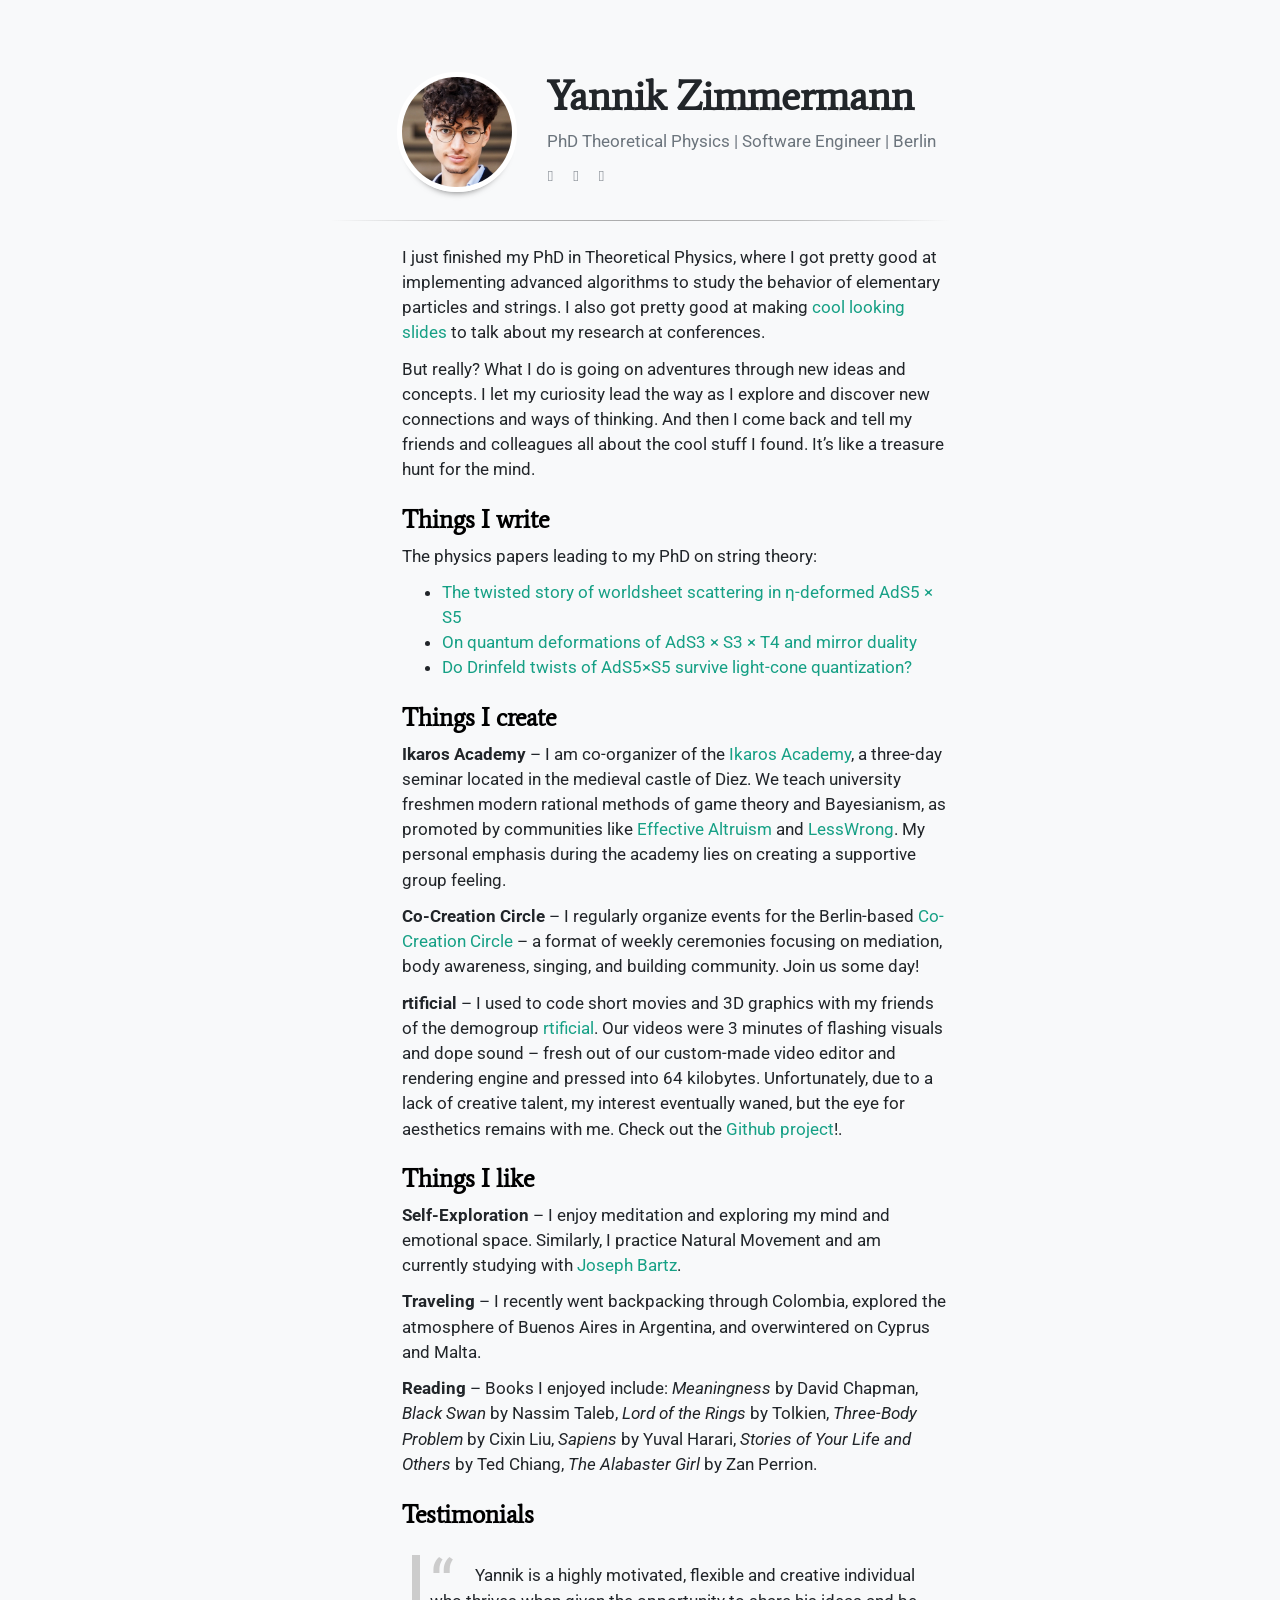
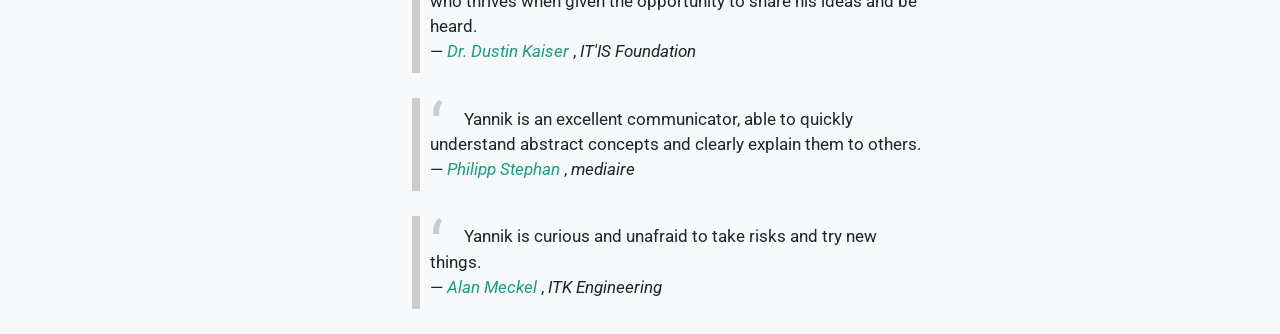
==== commit dc02477f: "deploy latest changes" ====
--- a/public/index.html
+++ b/public/index.html
@@ -51,6 +51,12 @@
             <ul id="nav-social" class="list-inline">
                 
                     <li class="list-inline-item mr-3">
+                        <a href="https://github.com/ro0mquy" target="_blank">
+                            <i class="fab fa-github fa-1x text-muted"></i>
+                        </a>
+                    </li>
+                
+                    <li class="list-inline-item mr-3">
                         <a href="https://www.linkedin.com/in/yannik-zimmermann/" target="_blank">
                             <i class="fab fa-linkedin-in fa-1x text-muted"></i>
                         </a>
@@ -73,6 +79,13 @@
         <div class="pl-sm-4 ml-sm-5">
             <p>I just finished my PhD in Theoretical Physics, where I got pretty good at implementing advanced algorithms to study the behavior of elementary particles and strings. I also got pretty good at making <a href="https://yannikzimmermann.de/upload/Swampland%20Distance%20Conjecture.pdf">cool looking slides</a> to talk about my research at conferences.</p>
 <p>But really? What I do is going on adventures through new ideas and concepts. I let my curiosity lead the way as I explore and discover new connections and ways of thinking. And then I come back and tell my friends and colleagues all about the cool stuff I found. It&rsquo;s like a treasure hunt for the mind.</p>
+<h1 id="things-i-write">Things I write</h1>
+<p>The physics papers leading to my PhD on string theory:</p>
+<ul>
+<li><a href="https://inspirehep.net/literature/1807758">The twisted story of worldsheet scattering in η-deformed AdS5 × S5</a></li>
+<li><a href="https://inspirehep.net/literature/1877687">On quantum deformations of AdS3 × S3 × T4 and mirror duality</a></li>
+<li><a href="https://inspirehep.net/literature/1994095">Do Drinfeld twists of AdS5×S5 survive light-cone quantization?</a></li>
+</ul>
 <h1 id="things-i-create">Things I create</h1>
 <p><strong>Ikaros Academy</strong> –
 I am co-organizer of the <a href="https://ikarosakademie.de/">Ikaros Academy</a>, a three-day seminar located in the medieval castle of Diez.
@@ -84,7 +97,8 @@
 <p><strong>rtificial</strong> –
 I used to code short movies and 3D graphics with my friends of the demogroup <a href="https://rtificial.org/">rtificial</a>.
 Our videos were 3 minutes of flashing visuals and dope sound – fresh out of our custom-made video editor and rendering engine and pressed into 64 kilobytes.
-Unfortunately, due to a lack of creative talent, my interest eventually waned, but the eye for aesthetics remains with me.</p>
+Unfortunately, due to a lack of creative talent, my interest eventually waned, but the eye for aesthetics remains with me.
+Check out the <a href="https://github.com/ro0mquy/rtificial">Github project</a>!.</p>
 <h1 id="things-i-like">Things I like</h1>
 <p><strong>Self-Exploration</strong> –
 I enjoy meditation and exploring my mind and emotional space.
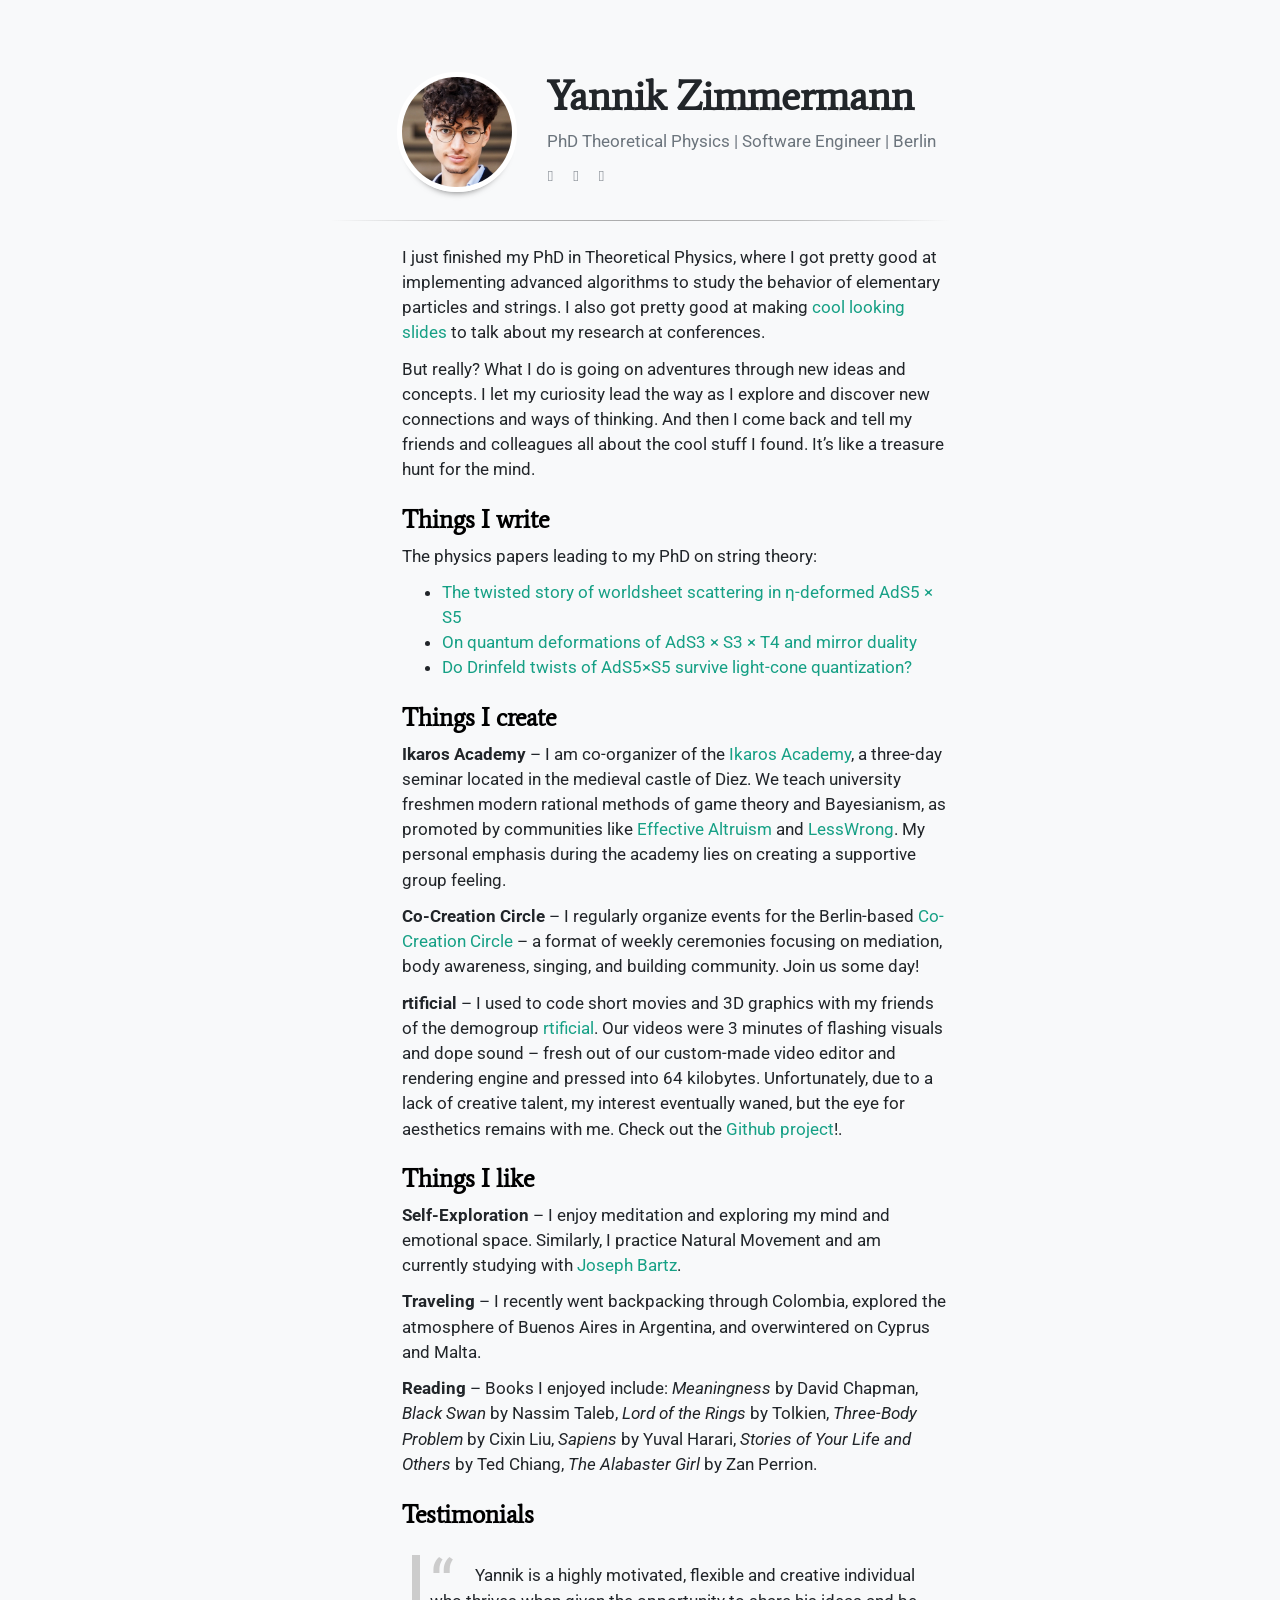
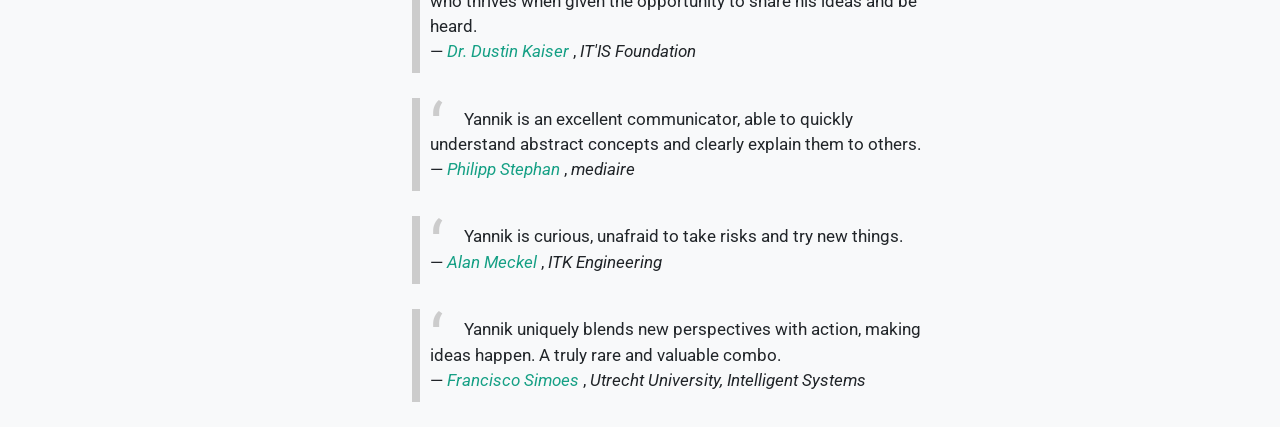
==== commit f0bfb00a: "add testimonial by Fran" ====
--- a/public/index.html
+++ b/public/index.html
@@ -1,6 +1,6 @@
 <!doctype html>
 <html lang="en-us"><head>
-	<meta name="generator" content="Hugo 0.110.0">
+	<meta name="generator" content="Hugo 0.123.3">
     <title>Yannik Zimmermann</title>
     <meta charset="utf-8">
     <meta name="viewport" content="width=device-width, initial-scale=1, shrink-to-fit=no">
@@ -144,7 +144,7 @@
 
 
 <blockquote>
-    Yannik is curious and unafraid to take risks and try new things.
+    Yannik is curious, unafraid to take risks and try new things.
     <footer>
         —
 		<cite class="author">
@@ -160,6 +160,23 @@
 </blockquote>
 
 
+<blockquote>
+    Yannik uniquely blends new perspectives with action, making ideas happen. A truly rare and valuable combo.
+    <footer>
+        —
+		<cite class="author">
+			<a href="https://francisco-simoes.github.io/">
+				Francisco Simoes
+			</a>
+		</cite>
+		,
+		<cite class="company">
+			Utrecht University, Intelligent Systems
+		</cite>
+    </footer>
+</blockquote>
+
+
         </div>
     
 
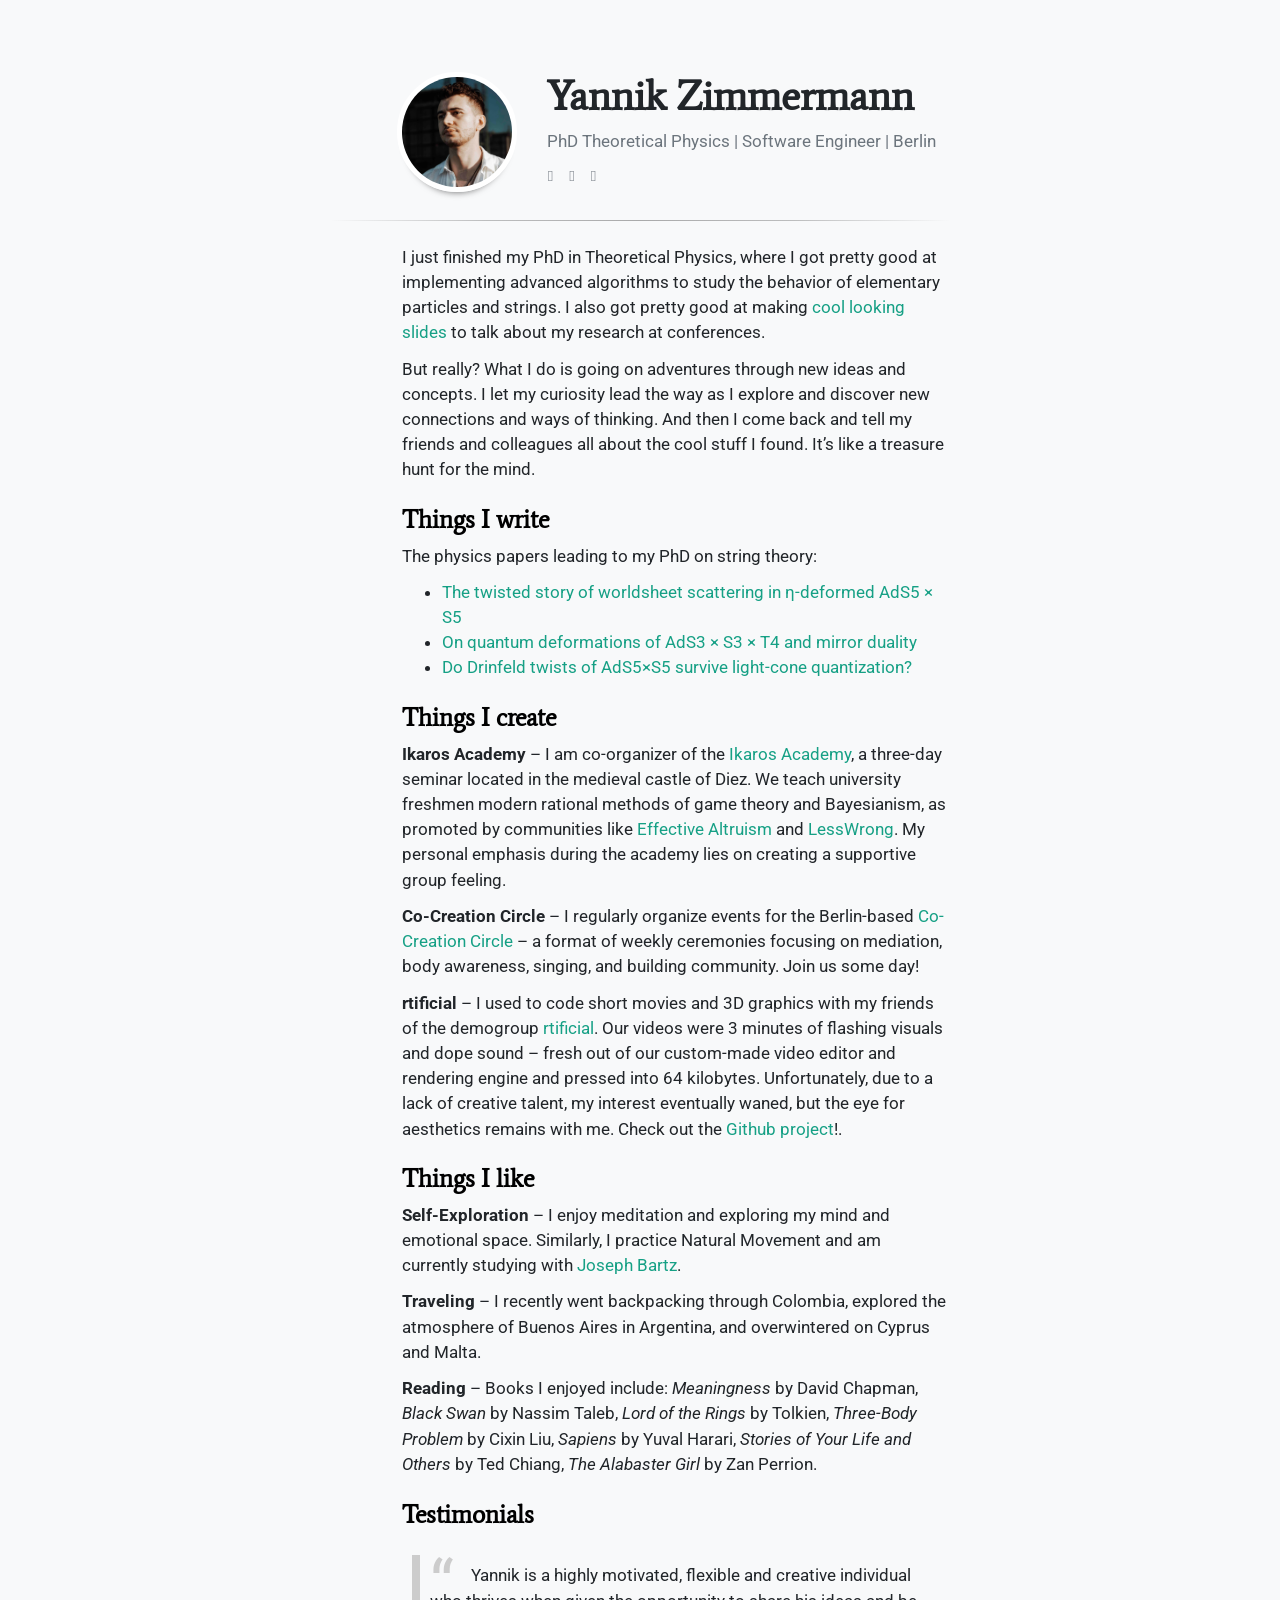
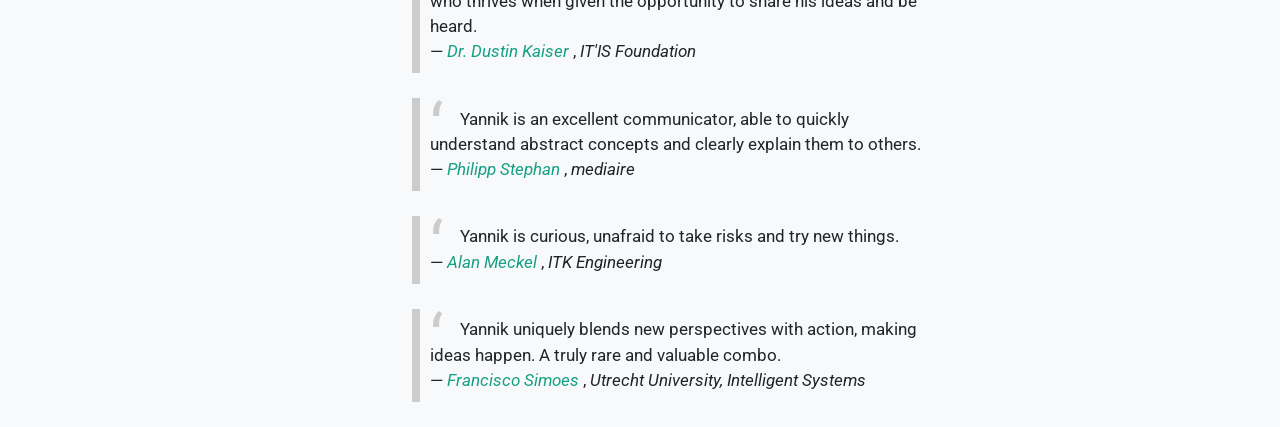
==== commit 45a0d312: "update portrait and hugo version" ====
--- a/public/index.html
+++ b/public/index.html
@@ -1,186 +1,27 @@
-<!doctype html>
-<html lang="en-us"><head>
-	<meta name="generator" content="Hugo 0.123.3">
-    <title>Yannik Zimmermann</title>
-    <meta charset="utf-8">
-    <meta name="viewport" content="width=device-width, initial-scale=1, shrink-to-fit=no">
-    <meta name="description" content="description" />
-
-    
-    
-    
-    <link rel="stylesheet" href="./css/theme.min.css">
-
-    
-    
-    
-
-    
-</head>
-<body>
-        <div id="content" class="mx-auto"><header class="container mt-sm-5 mt-4 mb-4 mt-xs-1">
-    <div class="row">
-        <div class="col-sm-4 col-12 text-sm-right text-center pt-sm-4">
-            <a href="./" class="text-decoration-none">
-                <img id="home-image" class="rounded-circle"
-                    
-                        
-                            src="./portrait.jpg"
-                        
-                    
-                />
-            </a>
-        </div>
-        <div class="col-sm-8 col-12 text-sm-left text-center">
-            <h2 class="m-0 mb-2 mt-4">
-                <a href="./" class="text-decoration-none">
-                    
-                        Yannik Zimmermann
-                    
-                </a>
-            </h2>
-            <p class="text-muted mb-1">
-                
-                    PhD Theoretical Physics | Software Engineer | Berlin
-                
-            </p>
-            <ul id="nav-links" class="list-inline mb-2">
-                
-                
-            </ul>
-            <ul id="nav-social" class="list-inline">
-                
-                    <li class="list-inline-item mr-3">
-                        <a href="https://github.com/ro0mquy" target="_blank">
-                            <i class="fab fa-github fa-1x text-muted"></i>
-                        </a>
-                    </li>
-                
-                    <li class="list-inline-item mr-3">
-                        <a href="https://www.linkedin.com/in/yannik-zimmermann/" target="_blank">
-                            <i class="fab fa-linkedin-in fa-1x text-muted"></i>
-                        </a>
-                    </li>
-                
-                    <li class="list-inline-item mr-3">
-                        <a href="mailto:mail@yannikzimmermann.de" target="_blank">
-                            <i class="fas fa-at fa-1x text-muted"></i>
-                        </a>
-                    </li>
-                
-            </ul>
-        </div>
-    </div>
-    <hr />
-</header>
-<div class="container">
-    
-    
-        <div class="pl-sm-4 ml-sm-5">
-            <p>I just finished my PhD in Theoretical Physics, where I got pretty good at implementing advanced algorithms to study the behavior of elementary particles and strings. I also got pretty good at making <a href="https://yannikzimmermann.de/upload/Swampland%20Distance%20Conjecture.pdf">cool looking slides</a> to talk about my research at conferences.</p>
-<p>But really? What I do is going on adventures through new ideas and concepts. I let my curiosity lead the way as I explore and discover new connections and ways of thinking. And then I come back and tell my friends and colleagues all about the cool stuff I found. It&rsquo;s like a treasure hunt for the mind.</p>
-<h1 id="things-i-write">Things I write</h1>
-<p>The physics papers leading to my PhD on string theory:</p>
-<ul>
-<li><a href="https://inspirehep.net/literature/1807758">The twisted story of worldsheet scattering in η-deformed AdS5 × S5</a></li>
-<li><a href="https://inspirehep.net/literature/1877687">On quantum deformations of AdS3 × S3 × T4 and mirror duality</a></li>
-<li><a href="https://inspirehep.net/literature/1994095">Do Drinfeld twists of AdS5×S5 survive light-cone quantization?</a></li>
-</ul>
-<h1 id="things-i-create">Things I create</h1>
-<p><strong>Ikaros Academy</strong> –
-I am co-organizer of the <a href="https://ikarosakademie.de/">Ikaros Academy</a>, a three-day seminar located in the medieval castle of Diez.
-We teach university freshmen modern rational methods of game theory and Bayesianism, as promoted by communities like <a href="https://www.effectivealtruism.org/">Effective Altruism</a> and <a href="https://www.lesswrong.com/">LessWrong</a>.
-My personal emphasis during the academy lies on creating a supportive group feeling.</p>
-<p><strong>Co-Creation Circle</strong> –
-I regularly organize events for the Berlin-based <a href="https://t.me/+cvE-LjUdIFY0MDEy">Co-Creation Circle</a> – a format of weekly ceremonies focusing on mediation, body awareness, singing, and building community.
-Join us some day!</p>
-<p><strong>rtificial</strong> –
-I used to code short movies and 3D graphics with my friends of the demogroup <a href="https://rtificial.org/">rtificial</a>.
+<!doctype html><html lang=en-us><head><meta name=generator content="Hugo 0.145.0"><title>Yannik Zimmermann</title>
+<meta charset=utf-8><meta name=viewport content="width=device-width,initial-scale=1,shrink-to-fit=no"><meta name=description content="description"><link rel=stylesheet href=./css/theme.min.css></head><body><div id=content class=mx-auto><header class="container mt-sm-5 mt-4 mb-4 mt-xs-1"><div class=row><div class="col-sm-4 col-12 text-sm-right text-center pt-sm-4"><a href=./ class=text-decoration-none><img id=home-image class=rounded-circle src=./portrait.jpg></a></div><div class="col-sm-8 col-12 text-sm-left text-center"><h2 class="m-0 mb-2 mt-4"><a href=./ class=text-decoration-none>Yannik Zimmermann</a></h2><p class="text-muted mb-1">PhD Theoretical Physics | Software Engineer | Berlin</p><ul id=nav-links class="list-inline mb-2"></ul><ul id=nav-social class=list-inline><li class="list-inline-item mr-3"><a href=https://github.com/ro0mquy target=_blank><i class="fab fa-github fa-1x text-muted"></i></a></li><li class="list-inline-item mr-3"><a href=https://www.linkedin.com/in/yannik-zimmermann/ target=_blank><i class="fab fa-linkedin-in fa-1x text-muted"></i></a></li><li class="list-inline-item mr-3"><a href=mailto:mail@yannikzimmermann.de target=_blank><i class="fas fa-at fa-1x text-muted"></i></a></li></ul></div></div><hr></header><div class=container><div class="pl-sm-4 ml-sm-5"><p>I just finished my PhD in Theoretical Physics, where I got pretty good at implementing advanced algorithms to study the behavior of elementary particles and strings. I also got pretty good at making <a href=https://yannikzimmermann.de/upload/Swampland%20Distance%20Conjecture.pdf>cool looking slides</a> to talk about my research at conferences.</p><p>But really? What I do is going on adventures through new ideas and concepts. I let my curiosity lead the way as I explore and discover new connections and ways of thinking. And then I come back and tell my friends and colleagues all about the cool stuff I found. It&rsquo;s like a treasure hunt for the mind.</p><h1 id=things-i-write>Things I write</h1><p>The physics papers leading to my PhD on string theory:</p><ul><li><a href=https://inspirehep.net/literature/1807758>The twisted story of worldsheet scattering in η-deformed AdS5 × S5</a></li><li><a href=https://inspirehep.net/literature/1877687>On quantum deformations of AdS3 × S3 × T4 and mirror duality</a></li><li><a href=https://inspirehep.net/literature/1994095>Do Drinfeld twists of AdS5×S5 survive light-cone quantization?</a></li></ul><h1 id=things-i-create>Things I create</h1><p><strong>Ikaros Academy</strong> –
+I am co-organizer of the <a href=https://ikarosakademie.de/>Ikaros Academy</a>, a three-day seminar located in the medieval castle of Diez.
+We teach university freshmen modern rational methods of game theory and Bayesianism, as promoted by communities like <a href=https://www.effectivealtruism.org/>Effective Altruism</a> and <a href=https://www.lesswrong.com/>LessWrong</a>.
+My personal emphasis during the academy lies on creating a supportive group feeling.</p><p><strong>Co-Creation Circle</strong> –
+I regularly organize events for the Berlin-based <a href=https://t.me/+cvE-LjUdIFY0MDEy>Co-Creation Circle</a> – a format of weekly ceremonies focusing on mediation, body awareness, singing, and building community.
+Join us some day!</p><p><strong>rtificial</strong> –
+I used to code short movies and 3D graphics with my friends of the demogroup <a href=https://rtificial.org/>rtificial</a>.
 Our videos were 3 minutes of flashing visuals and dope sound – fresh out of our custom-made video editor and rendering engine and pressed into 64 kilobytes.
 Unfortunately, due to a lack of creative talent, my interest eventually waned, but the eye for aesthetics remains with me.
-Check out the <a href="https://github.com/ro0mquy/rtificial">Github project</a>!.</p>
-<h1 id="things-i-like">Things I like</h1>
-<p><strong>Self-Exploration</strong> –
+Check out the <a href=https://github.com/ro0mquy/rtificial>Github project</a>!.</p><h1 id=things-i-like>Things I like</h1><p><strong>Self-Exploration</strong> –
 I enjoy meditation and exploring my mind and emotional space.
-Similarly, I practice Natural Movement and am currently studying with <a href="https://josephbartz.de/">Joseph Bartz</a>.</p>
-<p><strong>Traveling</strong> –
-I recently went backpacking through Colombia, explored the atmosphere of Buenos Aires in Argentina, and overwintered on Cyprus and Malta.</p>
-<p><strong>Reading</strong> –
-Books I enjoyed include: <em>Meaningness</em> by David Chapman, <em>Black Swan</em> by Nassim Taleb, <em>Lord of the Rings</em> by Tolkien, <em>Three-Body Problem</em> by Cixin Liu, <em>Sapiens</em> by Yuval Harari, <em>Stories of Your Life and Others</em> by Ted Chiang, <em>The Alabaster Girl</em> by Zan Perrion.</p>
-<h1 id="testimonials">Testimonials</h1>
-
-<blockquote>
-    Yannik is a highly motivated, flexible and creative individual who thrives when given the opportunity to share his ideas and be heard.
-    <footer>
-        —
-		<cite class="author">
-			<a href="https://www.linkedin.com/in/dustin-kaiser/">
-				Dr. Dustin Kaiser
-			</a>
-		</cite>
-		,
-		<cite class="company">
-			IT'IS Foundation
-		</cite>
-    </footer>
-</blockquote>
-
-
-<blockquote>
-    Yannik is an excellent communicator, able to quickly understand abstract concepts and clearly explain them to others.
-    <footer>
-        —
-		<cite class="author">
-			<a href="https://www.linkedin.com/in/philipp-stephan/">
-				Philipp Stephan
-			</a>
-		</cite>
-		,
-		<cite class="company">
-			mediaire
-		</cite>
-    </footer>
-</blockquote>
-
-
-<blockquote>
-    Yannik is curious, unafraid to take risks and try new things.
-    <footer>
-        —
-		<cite class="author">
-			<a href="https://www.linkedin.com/in/alan-meckel-606969215/">
-				Alan Meckel
-			</a>
-		</cite>
-		,
-		<cite class="company">
-			ITK Engineering
-		</cite>
-    </footer>
-</blockquote>
-
-
-<blockquote>
-    Yannik uniquely blends new perspectives with action, making ideas happen. A truly rare and valuable combo.
-    <footer>
-        —
-		<cite class="author">
-			<a href="https://francisco-simoes.github.io/">
-				Francisco Simoes
-			</a>
-		</cite>
-		,
-		<cite class="company">
-			Utrecht University, Intelligent Systems
-		</cite>
-    </footer>
-</blockquote>
-
-
-        </div>
-    
-
-            </div>
-        </div>
-    </body>
-</html>
+Similarly, I practice Natural Movement and am currently studying with <a href=https://josephbartz.de/>Joseph Bartz</a>.</p><p><strong>Traveling</strong> –
+I recently went backpacking through Colombia, explored the atmosphere of Buenos Aires in Argentina, and overwintered on Cyprus and Malta.</p><p><strong>Reading</strong> –
+Books I enjoyed include: <em>Meaningness</em> by David Chapman, <em>Black Swan</em> by Nassim Taleb, <em>Lord of the Rings</em> by Tolkien, <em>Three-Body Problem</em> by Cixin Liu, <em>Sapiens</em> by Yuval Harari, <em>Stories of Your Life and Others</em> by Ted Chiang, <em>The Alabaster Girl</em> by Zan Perrion.</p><h1 id=testimonials>Testimonials</h1><blockquote>Yannik is a highly motivated, flexible and creative individual who thrives when given the opportunity to share his ideas and be heard.<footer>—
+<cite class=author><a href=https://www.linkedin.com/in/dustin-kaiser/>Dr. Dustin Kaiser
+</a></cite>,
+<cite class=company>IT'IS Foundation</cite></footer></blockquote><blockquote>Yannik is an excellent communicator, able to quickly understand abstract concepts and clearly explain them to others.<footer>—
+<cite class=author><a href=https://www.linkedin.com/in/philipp-stephan/>Philipp Stephan
+</a></cite>,
+<cite class=company>mediaire</cite></footer></blockquote><blockquote>Yannik is curious, unafraid to take risks and try new things.<footer>—
+<cite class=author><a href=https://www.linkedin.com/in/alan-meckel-606969215/>Alan Meckel
+</a></cite>,
+<cite class=company>ITK Engineering</cite></footer></blockquote><blockquote>Yannik uniquely blends new perspectives with action, making ideas happen. A truly rare and valuable combo.<footer>—
+<cite class=author><a href=https://francisco-simoes.github.io/>Francisco Simoes
+</a></cite>,
+<cite class=company>Utrecht University, Intelligent Systems</cite></footer></blockquote></div></div></div></body></html>
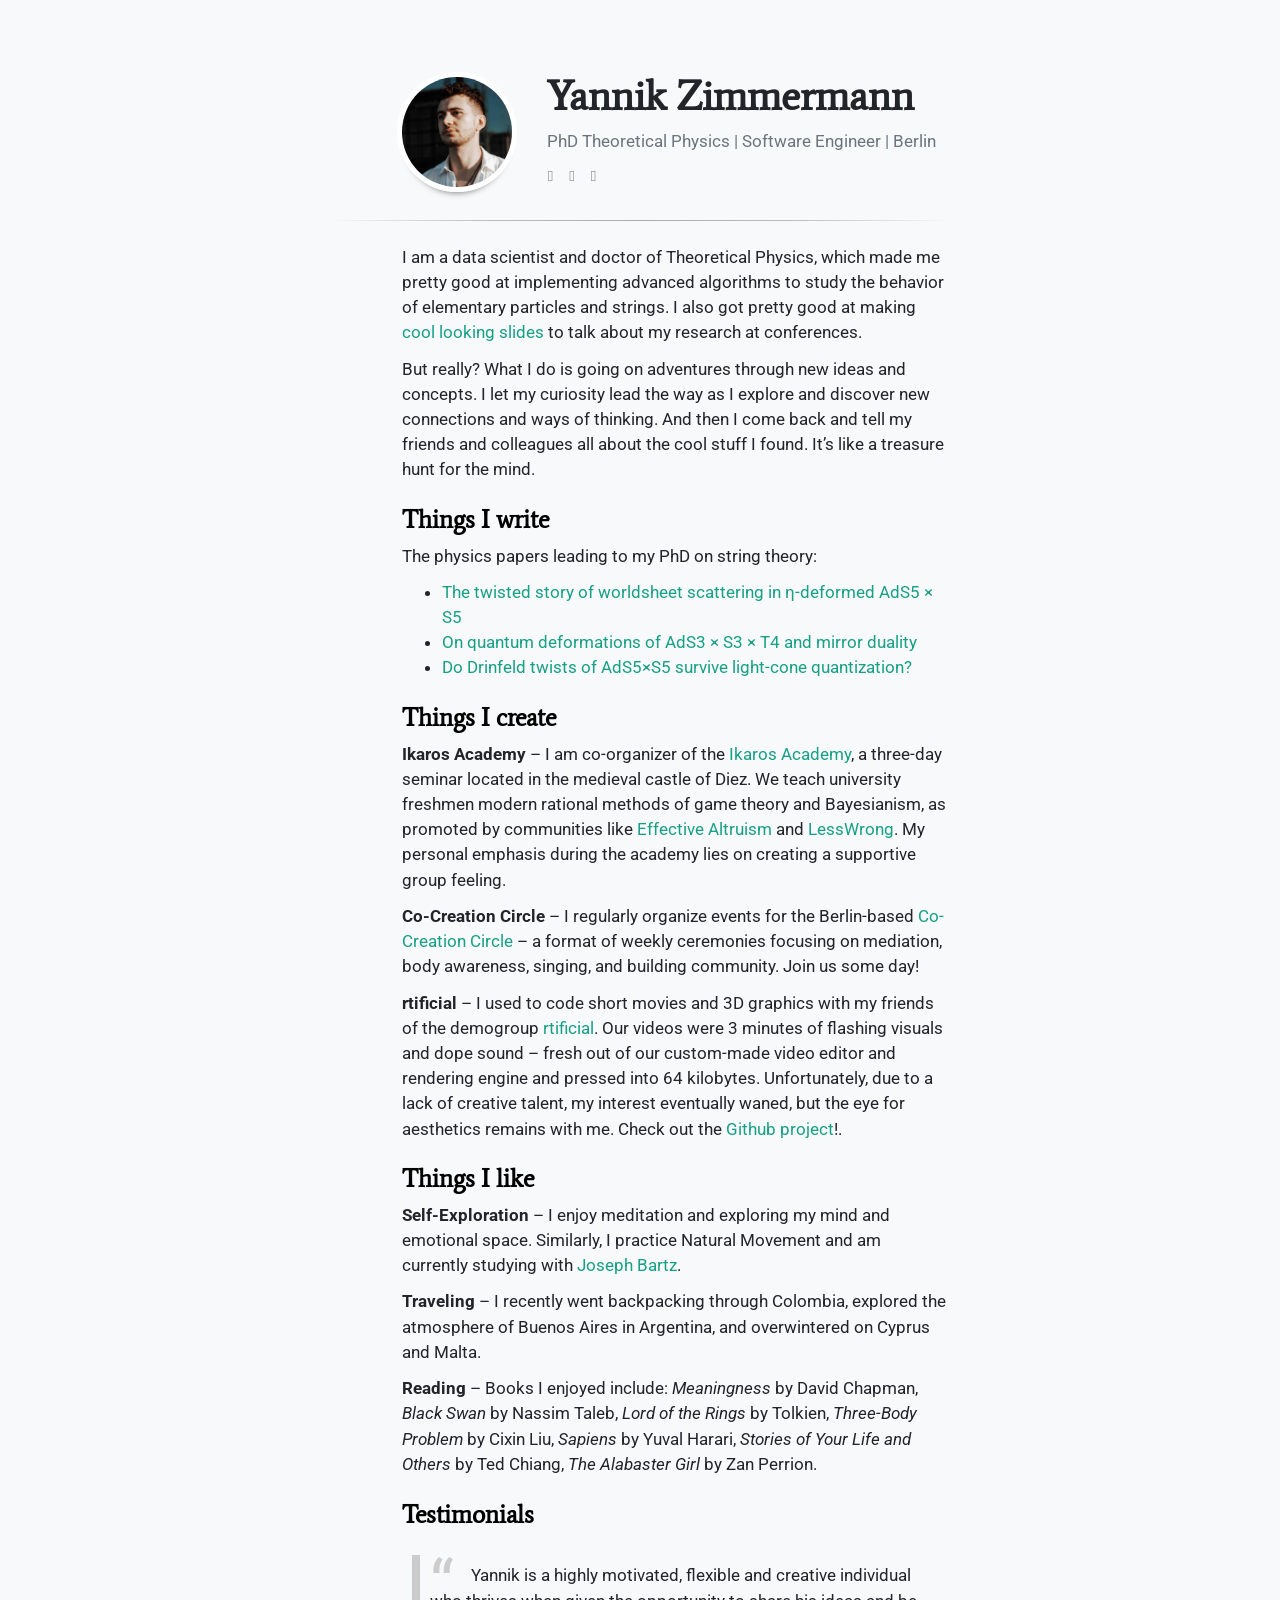
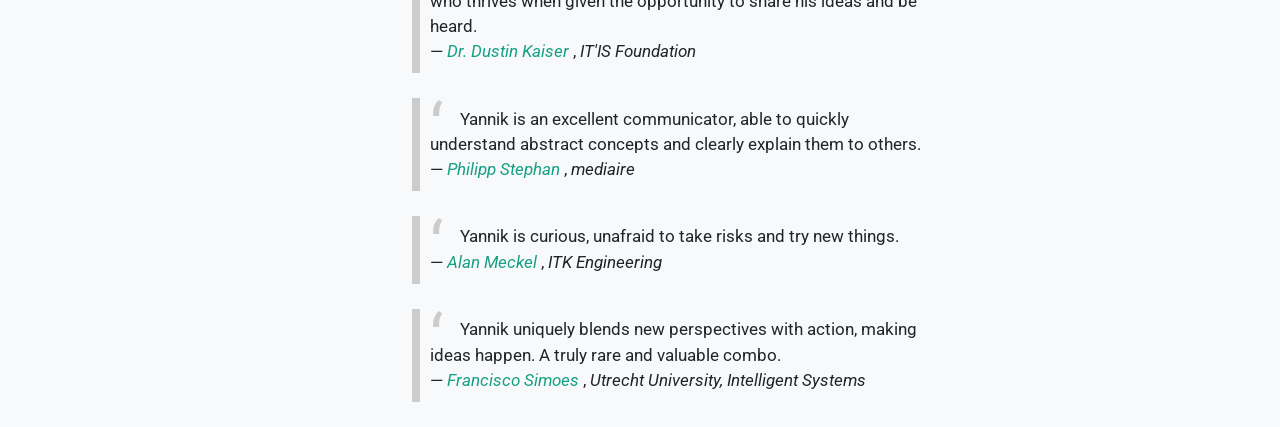
==== commit f7db1d6b: "update intro" ====
--- a/public/index.html
+++ b/public/index.html
@@ -1,5 +1,5 @@
 <!doctype html><html lang=en-us><head><meta name=generator content="Hugo 0.145.0"><title>Yannik Zimmermann</title>
-<meta charset=utf-8><meta name=viewport content="width=device-width,initial-scale=1,shrink-to-fit=no"><meta name=description content="description"><link rel=stylesheet href=./css/theme.min.css></head><body><div id=content class=mx-auto><header class="container mt-sm-5 mt-4 mb-4 mt-xs-1"><div class=row><div class="col-sm-4 col-12 text-sm-right text-center pt-sm-4"><a href=./ class=text-decoration-none><img id=home-image class=rounded-circle src=./portrait.jpg></a></div><div class="col-sm-8 col-12 text-sm-left text-center"><h2 class="m-0 mb-2 mt-4"><a href=./ class=text-decoration-none>Yannik Zimmermann</a></h2><p class="text-muted mb-1">PhD Theoretical Physics | Software Engineer | Berlin</p><ul id=nav-links class="list-inline mb-2"></ul><ul id=nav-social class=list-inline><li class="list-inline-item mr-3"><a href=https://github.com/ro0mquy target=_blank><i class="fab fa-github fa-1x text-muted"></i></a></li><li class="list-inline-item mr-3"><a href=https://www.linkedin.com/in/yannik-zimmermann/ target=_blank><i class="fab fa-linkedin-in fa-1x text-muted"></i></a></li><li class="list-inline-item mr-3"><a href=mailto:mail@yannikzimmermann.de target=_blank><i class="fas fa-at fa-1x text-muted"></i></a></li></ul></div></div><hr></header><div class=container><div class="pl-sm-4 ml-sm-5"><p>I just finished my PhD in Theoretical Physics, where I got pretty good at implementing advanced algorithms to study the behavior of elementary particles and strings. I also got pretty good at making <a href=https://yannikzimmermann.de/upload/Swampland%20Distance%20Conjecture.pdf>cool looking slides</a> to talk about my research at conferences.</p><p>But really? What I do is going on adventures through new ideas and concepts. I let my curiosity lead the way as I explore and discover new connections and ways of thinking. And then I come back and tell my friends and colleagues all about the cool stuff I found. It&rsquo;s like a treasure hunt for the mind.</p><h1 id=things-i-write>Things I write</h1><p>The physics papers leading to my PhD on string theory:</p><ul><li><a href=https://inspirehep.net/literature/1807758>The twisted story of worldsheet scattering in η-deformed AdS5 × S5</a></li><li><a href=https://inspirehep.net/literature/1877687>On quantum deformations of AdS3 × S3 × T4 and mirror duality</a></li><li><a href=https://inspirehep.net/literature/1994095>Do Drinfeld twists of AdS5×S5 survive light-cone quantization?</a></li></ul><h1 id=things-i-create>Things I create</h1><p><strong>Ikaros Academy</strong> –
+<meta charset=utf-8><meta name=viewport content="width=device-width,initial-scale=1,shrink-to-fit=no"><meta name=description content="description"><link rel=stylesheet href=./css/theme.min.css></head><body><div id=content class=mx-auto><header class="container mt-sm-5 mt-4 mb-4 mt-xs-1"><div class=row><div class="col-sm-4 col-12 text-sm-right text-center pt-sm-4"><a href=./ class=text-decoration-none><img id=home-image class=rounded-circle src=./portrait.jpg></a></div><div class="col-sm-8 col-12 text-sm-left text-center"><h2 class="m-0 mb-2 mt-4"><a href=./ class=text-decoration-none>Yannik Zimmermann</a></h2><p class="text-muted mb-1">PhD Theoretical Physics | Software Engineer | Berlin</p><ul id=nav-links class="list-inline mb-2"></ul><ul id=nav-social class=list-inline><li class="list-inline-item mr-3"><a href=https://github.com/ro0mquy target=_blank><i class="fab fa-github fa-1x text-muted"></i></a></li><li class="list-inline-item mr-3"><a href=https://www.linkedin.com/in/yannik-zimmermann/ target=_blank><i class="fab fa-linkedin-in fa-1x text-muted"></i></a></li><li class="list-inline-item mr-3"><a href=mailto:mail@yannikzimmermann.de target=_blank><i class="fas fa-at fa-1x text-muted"></i></a></li></ul></div></div><hr></header><div class=container><div class="pl-sm-4 ml-sm-5"><p>I am a data scientist and doctor of Theoretical Physics, which made me pretty good at implementing advanced algorithms to study the behavior of elementary particles and strings. I also got pretty good at making <a href=https://yannikzimmermann.de/upload/Swampland%20Distance%20Conjecture.pdf>cool looking slides</a> to talk about my research at conferences.</p><p>But really? What I do is going on adventures through new ideas and concepts. I let my curiosity lead the way as I explore and discover new connections and ways of thinking. And then I come back and tell my friends and colleagues all about the cool stuff I found. It&rsquo;s like a treasure hunt for the mind.</p><h1 id=things-i-write>Things I write</h1><p>The physics papers leading to my PhD on string theory:</p><ul><li><a href=https://inspirehep.net/literature/1807758>The twisted story of worldsheet scattering in η-deformed AdS5 × S5</a></li><li><a href=https://inspirehep.net/literature/1877687>On quantum deformations of AdS3 × S3 × T4 and mirror duality</a></li><li><a href=https://inspirehep.net/literature/1994095>Do Drinfeld twists of AdS5×S5 survive light-cone quantization?</a></li></ul><h1 id=things-i-create>Things I create</h1><p><strong>Ikaros Academy</strong> –
 I am co-organizer of the <a href=https://ikarosakademie.de/>Ikaros Academy</a>, a three-day seminar located in the medieval castle of Diez.
 We teach university freshmen modern rational methods of game theory and Bayesianism, as promoted by communities like <a href=https://www.effectivealtruism.org/>Effective Altruism</a> and <a href=https://www.lesswrong.com/>LessWrong</a>.
 My personal emphasis during the academy lies on creating a supportive group feeling.</p><p><strong>Co-Creation Circle</strong> –
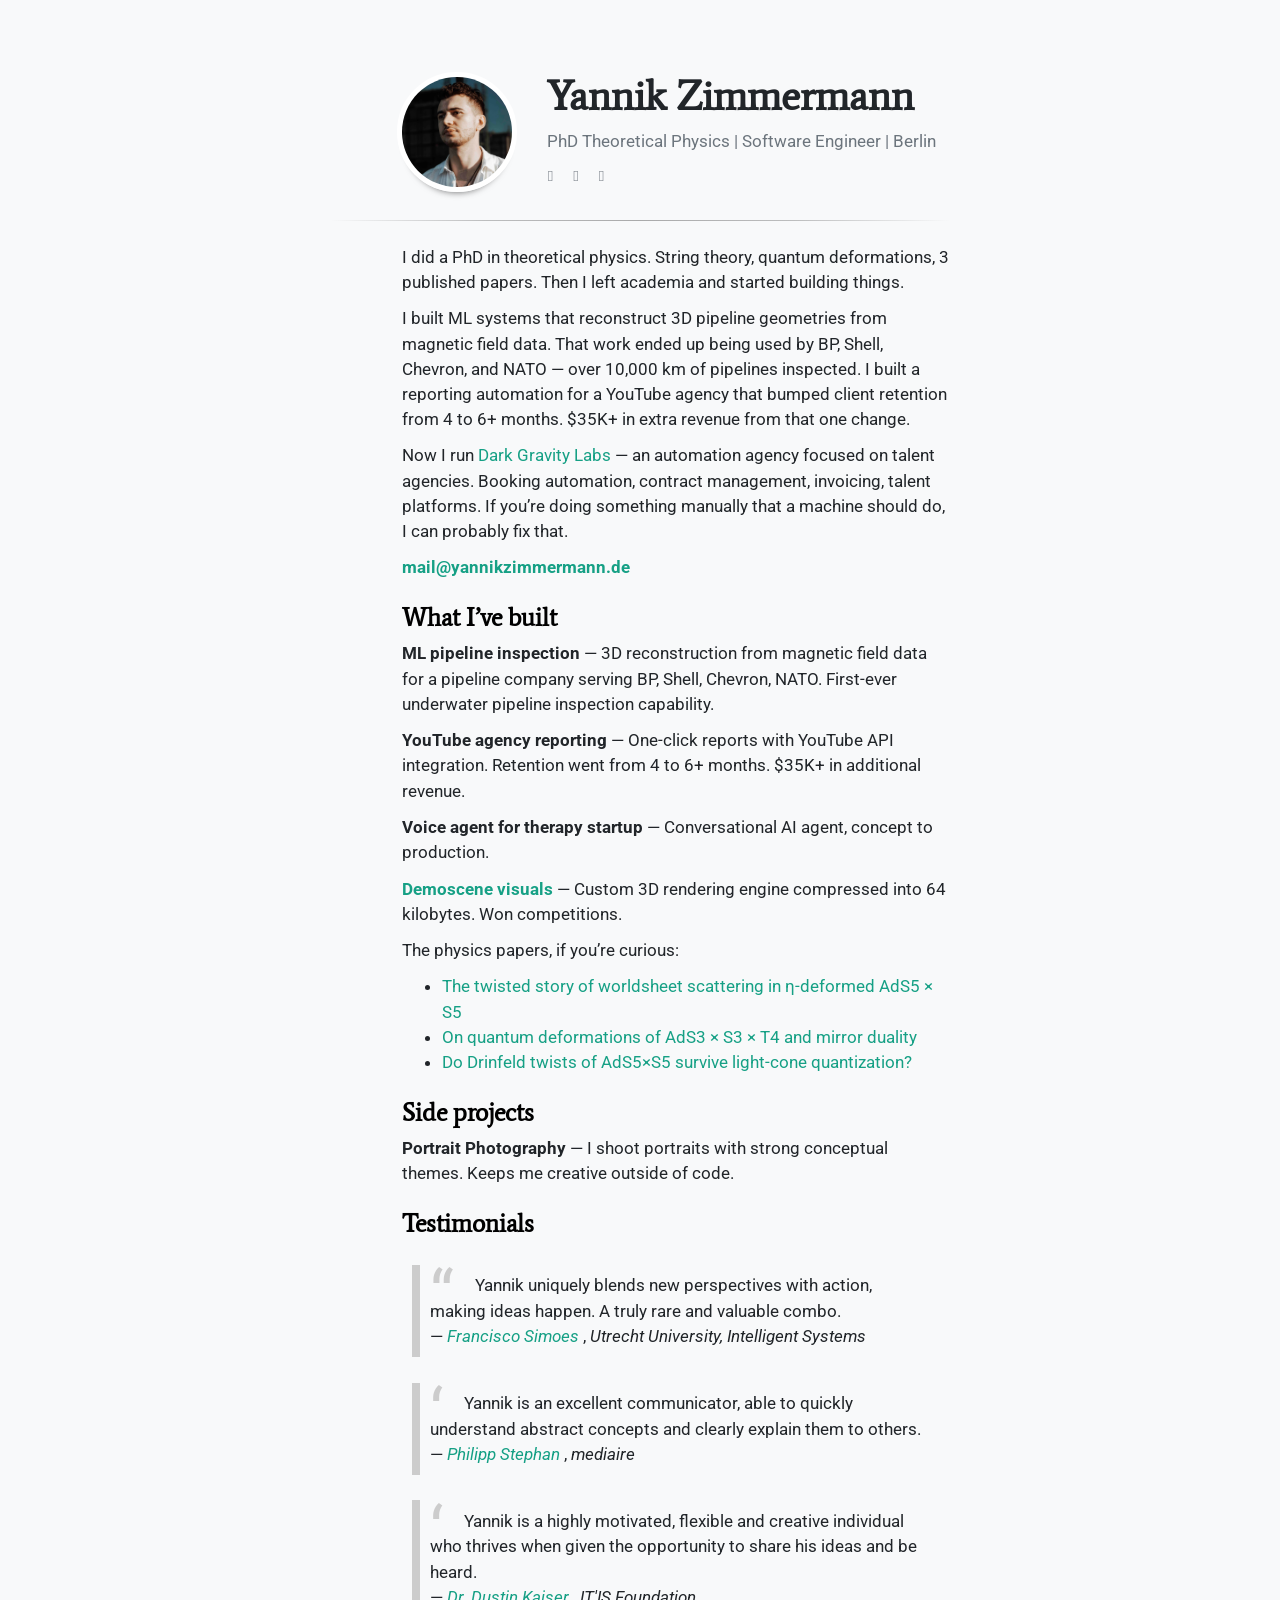
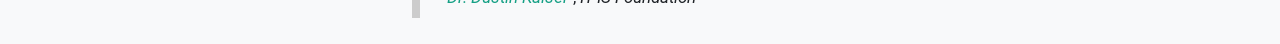
==== commit dd67ea6f: "Rewrite homepage with social proof and Dark Gravity Labs" ====
--- a/public/index.html
+++ b/public/index.html
@@ -1,27 +1,156 @@
-<!doctype html><html lang=en-us><head><meta name=generator content="Hugo 0.145.0"><title>Yannik Zimmermann</title>
-<meta charset=utf-8><meta name=viewport content="width=device-width,initial-scale=1,shrink-to-fit=no"><meta name=description content="description"><link rel=stylesheet href=./css/theme.min.css></head><body><div id=content class=mx-auto><header class="container mt-sm-5 mt-4 mb-4 mt-xs-1"><div class=row><div class="col-sm-4 col-12 text-sm-right text-center pt-sm-4"><a href=./ class=text-decoration-none><img id=home-image class=rounded-circle src=./portrait.jpg></a></div><div class="col-sm-8 col-12 text-sm-left text-center"><h2 class="m-0 mb-2 mt-4"><a href=./ class=text-decoration-none>Yannik Zimmermann</a></h2><p class="text-muted mb-1">PhD Theoretical Physics | Software Engineer | Berlin</p><ul id=nav-links class="list-inline mb-2"></ul><ul id=nav-social class=list-inline><li class="list-inline-item mr-3"><a href=https://github.com/ro0mquy target=_blank><i class="fab fa-github fa-1x text-muted"></i></a></li><li class="list-inline-item mr-3"><a href=https://www.linkedin.com/in/yannik-zimmermann/ target=_blank><i class="fab fa-linkedin-in fa-1x text-muted"></i></a></li><li class="list-inline-item mr-3"><a href=mailto:mail@yannikzimmermann.de target=_blank><i class="fas fa-at fa-1x text-muted"></i></a></li></ul></div></div><hr></header><div class=container><div class="pl-sm-4 ml-sm-5"><p>I am a data scientist and doctor of Theoretical Physics, which made me pretty good at implementing advanced algorithms to study the behavior of elementary particles and strings. I also got pretty good at making <a href=https://yannikzimmermann.de/upload/Swampland%20Distance%20Conjecture.pdf>cool looking slides</a> to talk about my research at conferences.</p><p>But really? What I do is going on adventures through new ideas and concepts. I let my curiosity lead the way as I explore and discover new connections and ways of thinking. And then I come back and tell my friends and colleagues all about the cool stuff I found. It&rsquo;s like a treasure hunt for the mind.</p><h1 id=things-i-write>Things I write</h1><p>The physics papers leading to my PhD on string theory:</p><ul><li><a href=https://inspirehep.net/literature/1807758>The twisted story of worldsheet scattering in η-deformed AdS5 × S5</a></li><li><a href=https://inspirehep.net/literature/1877687>On quantum deformations of AdS3 × S3 × T4 and mirror duality</a></li><li><a href=https://inspirehep.net/literature/1994095>Do Drinfeld twists of AdS5×S5 survive light-cone quantization?</a></li></ul><h1 id=things-i-create>Things I create</h1><p><strong>Ikaros Academy</strong> –
-I am co-organizer of the <a href=https://ikarosakademie.de/>Ikaros Academy</a>, a three-day seminar located in the medieval castle of Diez.
-We teach university freshmen modern rational methods of game theory and Bayesianism, as promoted by communities like <a href=https://www.effectivealtruism.org/>Effective Altruism</a> and <a href=https://www.lesswrong.com/>LessWrong</a>.
-My personal emphasis during the academy lies on creating a supportive group feeling.</p><p><strong>Co-Creation Circle</strong> –
-I regularly organize events for the Berlin-based <a href=https://t.me/+cvE-LjUdIFY0MDEy>Co-Creation Circle</a> – a format of weekly ceremonies focusing on mediation, body awareness, singing, and building community.
-Join us some day!</p><p><strong>rtificial</strong> –
-I used to code short movies and 3D graphics with my friends of the demogroup <a href=https://rtificial.org/>rtificial</a>.
-Our videos were 3 minutes of flashing visuals and dope sound – fresh out of our custom-made video editor and rendering engine and pressed into 64 kilobytes.
-Unfortunately, due to a lack of creative talent, my interest eventually waned, but the eye for aesthetics remains with me.
-Check out the <a href=https://github.com/ro0mquy/rtificial>Github project</a>!.</p><h1 id=things-i-like>Things I like</h1><p><strong>Self-Exploration</strong> –
-I enjoy meditation and exploring my mind and emotional space.
-Similarly, I practice Natural Movement and am currently studying with <a href=https://josephbartz.de/>Joseph Bartz</a>.</p><p><strong>Traveling</strong> –
-I recently went backpacking through Colombia, explored the atmosphere of Buenos Aires in Argentina, and overwintered on Cyprus and Malta.</p><p><strong>Reading</strong> –
-Books I enjoyed include: <em>Meaningness</em> by David Chapman, <em>Black Swan</em> by Nassim Taleb, <em>Lord of the Rings</em> by Tolkien, <em>Three-Body Problem</em> by Cixin Liu, <em>Sapiens</em> by Yuval Harari, <em>Stories of Your Life and Others</em> by Ted Chiang, <em>The Alabaster Girl</em> by Zan Perrion.</p><h1 id=testimonials>Testimonials</h1><blockquote>Yannik is a highly motivated, flexible and creative individual who thrives when given the opportunity to share his ideas and be heard.<footer>—
-<cite class=author><a href=https://www.linkedin.com/in/dustin-kaiser/>Dr. Dustin Kaiser
-</a></cite>,
-<cite class=company>IT'IS Foundation</cite></footer></blockquote><blockquote>Yannik is an excellent communicator, able to quickly understand abstract concepts and clearly explain them to others.<footer>—
-<cite class=author><a href=https://www.linkedin.com/in/philipp-stephan/>Philipp Stephan
-</a></cite>,
-<cite class=company>mediaire</cite></footer></blockquote><blockquote>Yannik is curious, unafraid to take risks and try new things.<footer>—
-<cite class=author><a href=https://www.linkedin.com/in/alan-meckel-606969215/>Alan Meckel
-</a></cite>,
-<cite class=company>ITK Engineering</cite></footer></blockquote><blockquote>Yannik uniquely blends new perspectives with action, making ideas happen. A truly rare and valuable combo.<footer>—
-<cite class=author><a href=https://francisco-simoes.github.io/>Francisco Simoes
-</a></cite>,
-<cite class=company>Utrecht University, Intelligent Systems</cite></footer></blockquote></div></div></div></body></html>+<!doctype html>
+<html lang="en-us"><head>
+	<meta name="generator" content="Hugo 0.153.2"><script src="/livereload.js?mindelay=10&amp;v=2&amp;port=1313&amp;path=livereload" data-no-instant defer></script>
+    <title>Yannik Zimmermann</title>
+    <meta charset="utf-8">
+    <meta name="viewport" content="width=device-width, initial-scale=1, shrink-to-fit=no">
+    <meta name="description" content="description" />
+
+    
+    
+    
+    <link rel="stylesheet" href="./css/theme.min.css">
+
+    
+    
+    
+
+    
+</head>
+<body>
+        <div id="content" class="mx-auto"><header class="container mt-sm-5 mt-4 mb-4 mt-xs-1">
+    <div class="row">
+        <div class="col-sm-4 col-12 text-sm-right text-center pt-sm-4">
+            <a href="./" class="text-decoration-none">
+                <img id="home-image" class="rounded-circle"
+                    
+                        
+                            src="./portrait.jpg"
+                        
+                    
+                />
+            </a>
+        </div>
+        <div class="col-sm-8 col-12 text-sm-left text-center">
+            <h2 class="m-0 mb-2 mt-4">
+                <a href="./" class="text-decoration-none">
+                    
+                        Yannik Zimmermann
+                    
+                </a>
+            </h2>
+            <p class="text-muted mb-1">
+                
+                    PhD Theoretical Physics | Software Engineer | Berlin
+                
+            </p>
+            <ul id="nav-links" class="list-inline mb-2">
+                
+                
+            </ul>
+            <ul id="nav-social" class="list-inline">
+                
+                    <li class="list-inline-item mr-3">
+                        <a href="https://github.com/ro0mquy" target="_blank">
+                            <i class="fab fa-github fa-1x text-muted"></i>
+                        </a>
+                    </li>
+                
+                    <li class="list-inline-item mr-3">
+                        <a href="https://www.linkedin.com/in/yannik-zimmermann/" target="_blank">
+                            <i class="fab fa-linkedin-in fa-1x text-muted"></i>
+                        </a>
+                    </li>
+                
+                    <li class="list-inline-item mr-3">
+                        <a href="mailto:mail@yannikzimmermann.de" target="_blank">
+                            <i class="fas fa-at fa-1x text-muted"></i>
+                        </a>
+                    </li>
+                
+            </ul>
+        </div>
+    </div>
+    <hr />
+</header>
+<div class="container">
+    
+    
+        <div class="pl-sm-4 ml-sm-5">
+            <p>I did a PhD in theoretical physics. String theory, quantum deformations, 3 published papers. Then I left academia and started building things.</p>
+<p>I built ML systems that reconstruct 3D pipeline geometries from magnetic field data. That work ended up being used by BP, Shell, Chevron, and NATO — over 10,000 km of pipelines inspected. I built a reporting automation for a YouTube agency that bumped client retention from 4 to 6+ months. $35K+ in extra revenue from that one change.</p>
+<p>Now I run <a href="https://darkgravitylabs.com">Dark Gravity Labs</a> — an automation agency focused on talent agencies. Booking automation, contract management, invoicing, talent platforms. If you&rsquo;re doing something manually that a machine should do, I can probably fix that.</p>
+<p><strong><a href="mailto:mail@yannikzimmermann.de">mail@yannikzimmermann.de</a></strong></p>
+<h1 id="what-ive-built">What I&rsquo;ve built</h1>
+<p><strong>ML pipeline inspection</strong> — 3D reconstruction from magnetic field data for a pipeline company serving BP, Shell, Chevron, NATO. First-ever underwater pipeline inspection capability.</p>
+<p><strong>YouTube agency reporting</strong> — One-click reports with YouTube API integration. Retention went from 4 to 6+ months. $35K+ in additional revenue.</p>
+<p><strong>Voice agent for therapy startup</strong> — Conversational AI agent, concept to production.</p>
+<p><strong><a href="https://rtificial.org/">Demoscene visuals</a></strong> — Custom 3D rendering engine compressed into 64 kilobytes. Won competitions.</p>
+<p>The physics papers, if you&rsquo;re curious:</p>
+<ul>
+<li><a href="https://inspirehep.net/literature/1807758">The twisted story of worldsheet scattering in η-deformed AdS5 × S5</a></li>
+<li><a href="https://inspirehep.net/literature/1877687">On quantum deformations of AdS3 × S3 × T4 and mirror duality</a></li>
+<li><a href="https://inspirehep.net/literature/1994095">Do Drinfeld twists of AdS5×S5 survive light-cone quantization?</a></li>
+</ul>
+<h1 id="side-projects">Side projects</h1>
+<p><strong>Portrait Photography</strong> — I shoot portraits with strong conceptual themes. Keeps me creative outside of code.</p>
+<h1 id="testimonials">Testimonials</h1>
+
+<blockquote>
+    Yannik uniquely blends new perspectives with action, making ideas happen. A truly rare and valuable combo.
+    <footer>
+        —
+		<cite class="author">
+			<a href="https://francisco-simoes.github.io/">
+				Francisco Simoes
+			</a>
+		</cite>
+		,
+		<cite class="company">
+			Utrecht University, Intelligent Systems
+		</cite>
+    </footer>
+</blockquote>
+
+
+<blockquote>
+    Yannik is an excellent communicator, able to quickly understand abstract concepts and clearly explain them to others.
+    <footer>
+        —
+		<cite class="author">
+			<a href="https://www.linkedin.com/in/philipp-stephan/">
+				Philipp Stephan
+			</a>
+		</cite>
+		,
+		<cite class="company">
+			mediaire
+		</cite>
+    </footer>
+</blockquote>
+
+
+<blockquote>
+    Yannik is a highly motivated, flexible and creative individual who thrives when given the opportunity to share his ideas and be heard.
+    <footer>
+        —
+		<cite class="author">
+			<a href="https://www.linkedin.com/in/dustin-kaiser/">
+				Dr. Dustin Kaiser
+			</a>
+		</cite>
+		,
+		<cite class="company">
+			IT'IS Foundation
+		</cite>
+    </footer>
+</blockquote>
+
+
+        </div>
+    
+
+            </div>
+        </div>
+    </body>
+</html>
--- a/public/css/theme.min.css
+++ b/public/css/theme.min.css
@@ -0,0 +1,7 @@
+@charset "UTF-8";@import "https://fonts.googleapis.com/css?family=Average|Roboto";/*!* Bootstrap v4.5.2 (https://getbootstrap.com/)
+* Copyright 2011-2020 The Bootstrap Authors
+* Copyright 2011-2020 Twitter, Inc.
+* Licensed under MIT (https://github.com/twbs/bootstrap/blob/main/LICENSE)*/:root{--blue:#007bff;--indigo:#6610f2;--purple:#6f42c1;--pink:#e83e8c;--red:#dc3545;--orange:#fd7e14;--yellow:#ffc107;--green:#28a745;--teal:#20c997;--cyan:#17a2b8;--white:#fff;--gray:#6c757d;--gray-dark:#343a40;--primary:#007bff;--secondary:#6c757d;--success:#28a745;--info:#17a2b8;--warning:#ffc107;--danger:#dc3545;--light:#f8f9fa;--dark:#343a40;--breakpoint-xs:0;--breakpoint-sm:576px;--breakpoint-md:768px;--breakpoint-lg:992px;--breakpoint-xl:1200px;--font-family-sans-serif:-apple-system, BlinkMacSystemFont, "Segoe UI", Roboto, "Helvetica Neue", Arial, "Noto Sans", sans-serif, "Apple Color Emoji", "Segoe UI Emoji", "Segoe UI Symbol", "Noto Color Emoji";--font-family-monospace:SFMono-Regular, Menlo, Monaco, Consolas, "Liberation Mono", "Courier New", monospace}*,*::before,*::after{box-sizing:border-box}html{font-family:sans-serif;line-height:1.15;-webkit-text-size-adjust:100%;-webkit-tap-highlight-color:transparent}article,aside,figcaption,figure,footer,header,hgroup,main,nav,section{display:block}body{margin:0;font-family:roboto,helvetica neue,Arial,sans-serif;font-size:1.05rem;font-weight:400;line-height:1.5;color:#212529;text-align:left;background-color:#f8f9fa}[tabindex="-1"]:focus:not(:focus-visible){outline:0!important}hr{box-sizing:content-box;height:0;overflow:visible}h1,h2,h3,h4,h5,h6{margin-top:0;margin-bottom:.5rem}p{margin-top:0;margin-bottom:1rem}abbr[title],abbr[data-original-title]{text-decoration:underline;text-decoration:underline dotted;cursor:help;border-bottom:0;text-decoration-skip-ink:none}address{margin-bottom:1rem;font-style:normal;line-height:inherit}ol,ul,dl{margin-top:0;margin-bottom:1rem}ol ol,ul ul,ol ul,ul ol{margin-bottom:0}dt{font-weight:700}dd{margin-bottom:.5rem;margin-left:0}blockquote{margin:0 0 1rem}b,strong{font-weight:bolder}small{font-size:80%}sub,sup{position:relative;font-size:75%;line-height:0;vertical-align:baseline}sub{bottom:-.25em}sup{top:-.5em}a{color:#007bff;text-decoration:none;background-color:initial}a:hover{color:#0056b3;text-decoration:underline}a:not([href]):not([class]){color:inherit;text-decoration:none}a:not([href]):not([class]):hover{color:inherit;text-decoration:none}pre,code,kbd,samp{font-family:SFMono-Regular,Menlo,Monaco,Consolas,liberation mono,courier new,monospace;font-size:1em}pre{margin-top:0;margin-bottom:1rem;overflow:auto;-ms-overflow-style:scrollbar}figure{margin:0 0 1rem}img{vertical-align:middle;border-style:none}svg{overflow:hidden;vertical-align:middle}table{border-collapse:collapse}caption{padding-top:.75rem;padding-bottom:.75rem;color:#6c757d;text-align:left;caption-side:bottom}th{text-align:inherit}label{display:inline-block;margin-bottom:.5rem}button{border-radius:0}button:focus{outline:1px dotted;outline:5px auto -webkit-focus-ring-color}input,button,select,optgroup,textarea{margin:0;font-family:inherit;font-size:inherit;line-height:inherit}button,input{overflow:visible}button,select{text-transform:none}[role=button]{cursor:pointer}select{word-wrap:normal}button,[type=button],[type=reset],[type=submit]{-webkit-appearance:button}button:not(:disabled),[type=button]:not(:disabled),[type=reset]:not(:disabled),[type=submit]:not(:disabled){cursor:pointer}button::-moz-focus-inner,[type=button]::-moz-focus-inner,[type=reset]::-moz-focus-inner,[type=submit]::-moz-focus-inner{padding:0;border-style:none}input[type=radio],input[type=checkbox]{box-sizing:border-box;padding:0}textarea{overflow:auto;resize:vertical}fieldset{min-width:0;padding:0;margin:0;border:0}legend{display:block;width:100%;max-width:100%;padding:0;margin-bottom:.5rem;font-size:1.5rem;line-height:inherit;color:inherit;white-space:normal}progress{vertical-align:baseline}[type=number]::-webkit-inner-spin-button,[type=number]::-webkit-outer-spin-button{height:auto}[type=search]{outline-offset:-2px;-webkit-appearance:none}[type=search]::-webkit-search-decoration{-webkit-appearance:none}::-webkit-file-upload-button{font:inherit;-webkit-appearance:button}output{display:inline-block}summary{display:list-item;cursor:pointer}template{display:none}[hidden]{display:none!important}h1,h2,h3,h4,h5,h6,.h1,.h2,.h3,.h4,.h5,.h6{margin-bottom:.5rem;font-weight:500;line-height:1.2}h1,.h1{font-size:2.625rem}h2,.h2{font-size:2.1rem}h3,.h3{font-size:1.8375rem}h4,.h4{font-size:1.575rem}h5,.h5{font-size:1.3125rem}h6,.h6{font-size:1.05rem}.lead{font-size:1.3125rem;font-weight:300}.display-1{font-size:6rem;font-weight:300;line-height:1.2}.display-2{font-size:5.5rem;font-weight:300;line-height:1.2}.display-3{font-size:4.5rem;font-weight:300;line-height:1.2}.display-4{font-size:3.5rem;font-weight:300;line-height:1.2}hr{margin-top:1rem;margin-bottom:1rem;border:0;border-top:1px solid rgba(0,0,0,.1)}small,.small{font-size:80%;font-weight:400}mark,.mark{padding:.2em;background-color:#fcf8e3}.list-unstyled{padding-left:0;list-style:none}.list-inline{padding-left:0;list-style:none}.list-inline-item{display:inline-block}.list-inline-item:not(:last-child){margin-right:.5rem}.initialism{font-size:90%;text-transform:uppercase}.blockquote{margin-bottom:1rem;font-size:1.3125rem}.blockquote-footer{display:block;font-size:80%;color:#6c757d}.blockquote-footer::before{content:"\2014\00A0"}.img-fluid{max-width:100%;height:auto}.img-thumbnail{padding:.25rem;background-color:#f8f9fa;border:1px solid #dee2e6;border-radius:.25rem;max-width:100%;height:auto}.figure{display:inline-block}.figure-img{margin-bottom:.5rem;line-height:1}.figure-caption{font-size:90%;color:#6c757d}code{font-size:87.5%;color:#e83e8c;word-wrap:break-word}a>code{color:inherit}kbd{padding:.2rem .4rem;font-size:87.5%;color:#fff;background-color:#212529;border-radius:.2rem}kbd kbd{padding:0;font-size:100%;font-weight:700}pre{display:block;font-size:87.5%;color:#212529}pre code{font-size:inherit;color:inherit;word-break:normal}.pre-scrollable{max-height:340px;overflow-y:scroll}.container,.container-fluid,.container-xl,.container-lg,.container-md,.container-sm{width:100%;padding-right:15px;padding-left:15px;margin-right:auto;margin-left:auto}@media(min-width:576px){.container-sm,.container{max-width:540px}}@media(min-width:768px){.container-md,.container-sm,.container{max-width:720px}}@media(min-width:992px){.container-lg,.container-md,.container-sm,.container{max-width:960px}}@media(min-width:1200px){.container-xl,.container-lg,.container-md,.container-sm,.container{max-width:1140px}}.row{display:flex;flex-wrap:wrap;margin-right:-15px;margin-left:-15px}.no-gutters{margin-right:0;margin-left:0}.no-gutters>.col,.no-gutters>[class*=col-]{padding-right:0;padding-left:0}.col-xl,.col-xl-auto,.col-xl-12,.col-xl-11,.col-xl-10,.col-xl-9,.col-xl-8,.col-xl-7,.col-xl-6,.col-xl-5,.col-xl-4,.col-xl-3,.col-xl-2,.col-xl-1,.col-lg,.col-lg-auto,.col-lg-12,.col-lg-11,.col-lg-10,.col-lg-9,.col-lg-8,.col-lg-7,.col-lg-6,.col-lg-5,.col-lg-4,.col-lg-3,.col-lg-2,.col-lg-1,.col-md,.col-md-auto,.col-md-12,.col-md-11,.col-md-10,.col-md-9,.col-md-8,.col-md-7,.col-md-6,.col-md-5,.col-md-4,.col-md-3,.col-md-2,.col-md-1,.col-sm,.col-sm-auto,.col-sm-12,.col-sm-11,.col-sm-10,.col-sm-9,.col-sm-8,.col-sm-7,.col-sm-6,.col-sm-5,.col-sm-4,.col-sm-3,.col-sm-2,.col-sm-1,.col,.col-auto,.col-12,.col-11,.col-10,.col-9,.col-8,.col-7,.col-6,.col-5,.col-4,.col-3,.col-2,.col-1{position:relative;width:100%;padding-right:15px;padding-left:15px}.col{flex-basis:0;flex-grow:1;max-width:100%}.row-cols-1>*{flex:0 0 100%;max-width:100%}.row-cols-2>*{flex:0 0 50%;max-width:50%}.row-cols-3>*{flex:0 0 33.33333333%;max-width:33.33333333%}.row-cols-4>*{flex:0 0 25%;max-width:25%}.row-cols-5>*{flex:0 0 20%;max-width:20%}.row-cols-6>*{flex:0 0 16.66666667%;max-width:16.66666667%}.col-auto{flex:none;width:auto;max-width:100%}.col-1{flex:0 0 8.33333333%;max-width:8.33333333%}.col-2{flex:0 0 16.66666667%;max-width:16.66666667%}.col-3{flex:0 0 25%;max-width:25%}.col-4{flex:0 0 33.33333333%;max-width:33.33333333%}.col-5{flex:0 0 41.66666667%;max-width:41.66666667%}.col-6{flex:0 0 50%;max-width:50%}.col-7{flex:0 0 58.33333333%;max-width:58.33333333%}.col-8{flex:0 0 66.66666667%;max-width:66.66666667%}.col-9{flex:0 0 75%;max-width:75%}.col-10{flex:0 0 83.33333333%;max-width:83.33333333%}.col-11{flex:0 0 91.66666667%;max-width:91.66666667%}.col-12{flex:0 0 100%;max-width:100%}.order-first{order:-1}.order-last{order:13}.order-0{order:0}.order-1{order:1}.order-2{order:2}.order-3{order:3}.order-4{order:4}.order-5{order:5}.order-6{order:6}.order-7{order:7}.order-8{order:8}.order-9{order:9}.order-10{order:10}.order-11{order:11}.order-12{order:12}.offset-1{margin-left:8.33333333%}.offset-2{margin-left:16.66666667%}.offset-3{margin-left:25%}.offset-4{margin-left:33.33333333%}.offset-5{margin-left:41.66666667%}.offset-6{margin-left:50%}.offset-7{margin-left:58.33333333%}.offset-8{margin-left:66.66666667%}.offset-9{margin-left:75%}.offset-10{margin-left:83.33333333%}.offset-11{margin-left:91.66666667%}@media(min-width:576px){.col-sm{flex-basis:0;flex-grow:1;max-width:100%}.row-cols-sm-1>*{flex:0 0 100%;max-width:100%}.row-cols-sm-2>*{flex:0 0 50%;max-width:50%}.row-cols-sm-3>*{flex:0 0 33.33333333%;max-width:33.33333333%}.row-cols-sm-4>*{flex:0 0 25%;max-width:25%}.row-cols-sm-5>*{flex:0 0 20%;max-width:20%}.row-cols-sm-6>*{flex:0 0 16.66666667%;max-width:16.66666667%}.col-sm-auto{flex:none;width:auto;max-width:100%}.col-sm-1{flex:0 0 8.33333333%;max-width:8.33333333%}.col-sm-2{flex:0 0 16.66666667%;max-width:16.66666667%}.col-sm-3{flex:0 0 25%;max-width:25%}.col-sm-4{flex:0 0 33.33333333%;max-width:33.33333333%}.col-sm-5{flex:0 0 41.66666667%;max-width:41.66666667%}.col-sm-6{flex:0 0 50%;max-width:50%}.col-sm-7{flex:0 0 58.33333333%;max-width:58.33333333%}.col-sm-8{flex:0 0 66.66666667%;max-width:66.66666667%}.col-sm-9{flex:0 0 75%;max-width:75%}.col-sm-10{flex:0 0 83.33333333%;max-width:83.33333333%}.col-sm-11{flex:0 0 91.66666667%;max-width:91.66666667%}.col-sm-12{flex:0 0 100%;max-width:100%}.order-sm-first{order:-1}.order-sm-last{order:13}.order-sm-0{order:0}.order-sm-1{order:1}.order-sm-2{order:2}.order-sm-3{order:3}.order-sm-4{order:4}.order-sm-5{order:5}.order-sm-6{order:6}.order-sm-7{order:7}.order-sm-8{order:8}.order-sm-9{order:9}.order-sm-10{order:10}.order-sm-11{order:11}.order-sm-12{order:12}.offset-sm-0{margin-left:0}.offset-sm-1{margin-left:8.33333333%}.offset-sm-2{margin-left:16.66666667%}.offset-sm-3{margin-left:25%}.offset-sm-4{margin-left:33.33333333%}.offset-sm-5{margin-left:41.66666667%}.offset-sm-6{margin-left:50%}.offset-sm-7{margin-left:58.33333333%}.offset-sm-8{margin-left:66.66666667%}.offset-sm-9{margin-left:75%}.offset-sm-10{margin-left:83.33333333%}.offset-sm-11{margin-left:91.66666667%}}@media(min-width:768px){.col-md{flex-basis:0;flex-grow:1;max-width:100%}.row-cols-md-1>*{flex:0 0 100%;max-width:100%}.row-cols-md-2>*{flex:0 0 50%;max-width:50%}.row-cols-md-3>*{flex:0 0 33.33333333%;max-width:33.33333333%}.row-cols-md-4>*{flex:0 0 25%;max-width:25%}.row-cols-md-5>*{flex:0 0 20%;max-width:20%}.row-cols-md-6>*{flex:0 0 16.66666667%;max-width:16.66666667%}.col-md-auto{flex:none;width:auto;max-width:100%}.col-md-1{flex:0 0 8.33333333%;max-width:8.33333333%}.col-md-2{flex:0 0 16.66666667%;max-width:16.66666667%}.col-md-3{flex:0 0 25%;max-width:25%}.col-md-4{flex:0 0 33.33333333%;max-width:33.33333333%}.col-md-5{flex:0 0 41.66666667%;max-width:41.66666667%}.col-md-6{flex:0 0 50%;max-width:50%}.col-md-7{flex:0 0 58.33333333%;max-width:58.33333333%}.col-md-8{flex:0 0 66.66666667%;max-width:66.66666667%}.col-md-9{flex:0 0 75%;max-width:75%}.col-md-10{flex:0 0 83.33333333%;max-width:83.33333333%}.col-md-11{flex:0 0 91.66666667%;max-width:91.66666667%}.col-md-12{flex:0 0 100%;max-width:100%}.order-md-first{order:-1}.order-md-last{order:13}.order-md-0{order:0}.order-md-1{order:1}.order-md-2{order:2}.order-md-3{order:3}.order-md-4{order:4}.order-md-5{order:5}.order-md-6{order:6}.order-md-7{order:7}.order-md-8{order:8}.order-md-9{order:9}.order-md-10{order:10}.order-md-11{order:11}.order-md-12{order:12}.offset-md-0{margin-left:0}.offset-md-1{margin-left:8.33333333%}.offset-md-2{margin-left:16.66666667%}.offset-md-3{margin-left:25%}.offset-md-4{margin-left:33.33333333%}.offset-md-5{margin-left:41.66666667%}.offset-md-6{margin-left:50%}.offset-md-7{margin-left:58.33333333%}.offset-md-8{margin-left:66.66666667%}.offset-md-9{margin-left:75%}.offset-md-10{margin-left:83.33333333%}.offset-md-11{margin-left:91.66666667%}}@media(min-width:992px){.col-lg{flex-basis:0;flex-grow:1;max-width:100%}.row-cols-lg-1>*{flex:0 0 100%;max-width:100%}.row-cols-lg-2>*{flex:0 0 50%;max-width:50%}.row-cols-lg-3>*{flex:0 0 33.33333333%;max-width:33.33333333%}.row-cols-lg-4>*{flex:0 0 25%;max-width:25%}.row-cols-lg-5>*{flex:0 0 20%;max-width:20%}.row-cols-lg-6>*{flex:0 0 16.66666667%;max-width:16.66666667%}.col-lg-auto{flex:none;width:auto;max-width:100%}.col-lg-1{flex:0 0 8.33333333%;max-width:8.33333333%}.col-lg-2{flex:0 0 16.66666667%;max-width:16.66666667%}.col-lg-3{flex:0 0 25%;max-width:25%}.col-lg-4{flex:0 0 33.33333333%;max-width:33.33333333%}.col-lg-5{flex:0 0 41.66666667%;max-width:41.66666667%}.col-lg-6{flex:0 0 50%;max-width:50%}.col-lg-7{flex:0 0 58.33333333%;max-width:58.33333333%}.col-lg-8{flex:0 0 66.66666667%;max-width:66.66666667%}.col-lg-9{flex:0 0 75%;max-width:75%}.col-lg-10{flex:0 0 83.33333333%;max-width:83.33333333%}.col-lg-11{flex:0 0 91.66666667%;max-width:91.66666667%}.col-lg-12{flex:0 0 100%;max-width:100%}.order-lg-first{order:-1}.order-lg-last{order:13}.order-lg-0{order:0}.order-lg-1{order:1}.order-lg-2{order:2}.order-lg-3{order:3}.order-lg-4{order:4}.order-lg-5{order:5}.order-lg-6{order:6}.order-lg-7{order:7}.order-lg-8{order:8}.order-lg-9{order:9}.order-lg-10{order:10}.order-lg-11{order:11}.order-lg-12{order:12}.offset-lg-0{margin-left:0}.offset-lg-1{margin-left:8.33333333%}.offset-lg-2{margin-left:16.66666667%}.offset-lg-3{margin-left:25%}.offset-lg-4{margin-left:33.33333333%}.offset-lg-5{margin-left:41.66666667%}.offset-lg-6{margin-left:50%}.offset-lg-7{margin-left:58.33333333%}.offset-lg-8{margin-left:66.66666667%}.offset-lg-9{margin-left:75%}.offset-lg-10{margin-left:83.33333333%}.offset-lg-11{margin-left:91.66666667%}}@media(min-width:1200px){.col-xl{flex-basis:0;flex-grow:1;max-width:100%}.row-cols-xl-1>*{flex:0 0 100%;max-width:100%}.row-cols-xl-2>*{flex:0 0 50%;max-width:50%}.row-cols-xl-3>*{flex:0 0 33.33333333%;max-width:33.33333333%}.row-cols-xl-4>*{flex:0 0 25%;max-width:25%}.row-cols-xl-5>*{flex:0 0 20%;max-width:20%}.row-cols-xl-6>*{flex:0 0 16.66666667%;max-width:16.66666667%}.col-xl-auto{flex:none;width:auto;max-width:100%}.col-xl-1{flex:0 0 8.33333333%;max-width:8.33333333%}.col-xl-2{flex:0 0 16.66666667%;max-width:16.66666667%}.col-xl-3{flex:0 0 25%;max-width:25%}.col-xl-4{flex:0 0 33.33333333%;max-width:33.33333333%}.col-xl-5{flex:0 0 41.66666667%;max-width:41.66666667%}.col-xl-6{flex:0 0 50%;max-width:50%}.col-xl-7{flex:0 0 58.33333333%;max-width:58.33333333%}.col-xl-8{flex:0 0 66.66666667%;max-width:66.66666667%}.col-xl-9{flex:0 0 75%;max-width:75%}.col-xl-10{flex:0 0 83.33333333%;max-width:83.33333333%}.col-xl-11{flex:0 0 91.66666667%;max-width:91.66666667%}.col-xl-12{flex:0 0 100%;max-width:100%}.order-xl-first{order:-1}.order-xl-last{order:13}.order-xl-0{order:0}.order-xl-1{order:1}.order-xl-2{order:2}.order-xl-3{order:3}.order-xl-4{order:4}.order-xl-5{order:5}.order-xl-6{order:6}.order-xl-7{order:7}.order-xl-8{order:8}.order-xl-9{order:9}.order-xl-10{order:10}.order-xl-11{order:11}.order-xl-12{order:12}.offset-xl-0{margin-left:0}.offset-xl-1{margin-left:8.33333333%}.offset-xl-2{margin-left:16.66666667%}.offset-xl-3{margin-left:25%}.offset-xl-4{margin-left:33.33333333%}.offset-xl-5{margin-left:41.66666667%}.offset-xl-6{margin-left:50%}.offset-xl-7{margin-left:58.33333333%}.offset-xl-8{margin-left:66.66666667%}.offset-xl-9{margin-left:75%}.offset-xl-10{margin-left:83.33333333%}.offset-xl-11{margin-left:91.66666667%}}.table{width:100%;margin-bottom:1rem;color:#212529}.table th,.table td{padding:.75rem;vertical-align:top;border-top:1px solid #dee2e6}.table thead th{vertical-align:bottom;border-bottom:2px solid #dee2e6}.table tbody+tbody{border-top:2px solid #dee2e6}.table-sm th,.table-sm td{padding:.3rem}.table-bordered{border:1px solid #dee2e6}.table-bordered th,.table-bordered td{border:1px solid #dee2e6}.table-bordered thead th,.table-bordered thead td{border-bottom-width:2px}.table-borderless th,.table-borderless td,.table-borderless thead th,.table-borderless tbody+tbody{border:0}.table-striped tbody tr:nth-of-type(odd){background-color:rgba(0,0,0,5%)}.table-hover tbody tr:hover{color:#212529;background-color:rgba(0,0,0,.075)}.table-primary,.table-primary>th,.table-primary>td{background-color:#b8daff}.table-primary th,.table-primary td,.table-primary thead th,.table-primary tbody+tbody{border-color:#7abaff}.table-hover .table-primary:hover{background-color:#9fcdff}.table-hover .table-primary:hover>td,.table-hover .table-primary:hover>th{background-color:#9fcdff}.table-secondary,.table-secondary>th,.table-secondary>td{background-color:#d6d8db}.table-secondary th,.table-secondary td,.table-secondary thead th,.table-secondary tbody+tbody{border-color:#b3b7bb}.table-hover .table-secondary:hover{background-color:#c8cbcf}.table-hover .table-secondary:hover>td,.table-hover .table-secondary:hover>th{background-color:#c8cbcf}.table-success,.table-success>th,.table-success>td{background-color:#c3e6cb}.table-success th,.table-success td,.table-success thead th,.table-success tbody+tbody{border-color:#8fd19e}.table-hover .table-success:hover{background-color:#b1dfbb}.table-hover .table-success:hover>td,.table-hover .table-success:hover>th{background-color:#b1dfbb}.table-info,.table-info>th,.table-info>td{background-color:#bee5eb}.table-info th,.table-info td,.table-info thead th,.table-info tbody+tbody{border-color:#86cfda}.table-hover .table-info:hover{background-color:#abdde5}.table-hover .table-info:hover>td,.table-hover .table-info:hover>th{background-color:#abdde5}.table-warning,.table-warning>th,.table-warning>td{background-color:#ffeeba}.table-warning th,.table-warning td,.table-warning thead th,.table-warning tbody+tbody{border-color:#ffdf7e}.table-hover .table-warning:hover{background-color:#ffe8a1}.table-hover .table-warning:hover>td,.table-hover .table-warning:hover>th{background-color:#ffe8a1}.table-danger,.table-danger>th,.table-danger>td{background-color:#f5c6cb}.table-danger th,.table-danger td,.table-danger thead th,.table-danger tbody+tbody{border-color:#ed969e}.table-hover .table-danger:hover{background-color:#f1b0b7}.table-hover .table-danger:hover>td,.table-hover .table-danger:hover>th{background-color:#f1b0b7}.table-light,.table-light>th,.table-light>td{background-color:#fdfdfe}.table-light th,.table-light td,.table-light thead th,.table-light tbody+tbody{border-color:#fbfcfc}.table-hover .table-light:hover{background-color:#ececf6}.table-hover .table-light:hover>td,.table-hover .table-light:hover>th{background-color:#ececf6}.table-dark,.table-dark>th,.table-dark>td{background-color:#c6c8ca}.table-dark th,.table-dark td,.table-dark thead th,.table-dark tbody+tbody{border-color:#95999c}.table-hover .table-dark:hover{background-color:#b9bbbe}.table-hover .table-dark:hover>td,.table-hover .table-dark:hover>th{background-color:#b9bbbe}.table-active,.table-active>th,.table-active>td{background-color:rgba(0,0,0,.075)}.table-hover .table-active:hover{background-color:rgba(0,0,0,.075)}.table-hover .table-active:hover>td,.table-hover .table-active:hover>th{background-color:rgba(0,0,0,.075)}.table .thead-dark th{color:#fff;background-color:#343a40;border-color:#454d55}.table .thead-light th{color:#495057;background-color:#e9ecef;border-color:#dee2e6}.table-dark{color:#fff;background-color:#343a40}.table-dark th,.table-dark td,.table-dark thead th{border-color:#454d55}.table-dark.table-bordered{border:0}.table-dark.table-striped tbody tr:nth-of-type(odd){background-color:rgba(255,255,255,5%)}.table-dark.table-hover tbody tr:hover{color:#fff;background-color:rgba(255,255,255,.075)}@media(max-width:575.98px){.table-responsive-sm{display:block;width:100%;overflow-x:auto;-webkit-overflow-scrolling:touch}.table-responsive-sm>.table-bordered{border:0}}@media(max-width:767.98px){.table-responsive-md{display:block;width:100%;overflow-x:auto;-webkit-overflow-scrolling:touch}.table-responsive-md>.table-bordered{border:0}}@media(max-width:991.98px){.table-responsive-lg{display:block;width:100%;overflow-x:auto;-webkit-overflow-scrolling:touch}.table-responsive-lg>.table-bordered{border:0}}@media(max-width:1199.98px){.table-responsive-xl{display:block;width:100%;overflow-x:auto;-webkit-overflow-scrolling:touch}.table-responsive-xl>.table-bordered{border:0}}.table-responsive{display:block;width:100%;overflow-x:auto;-webkit-overflow-scrolling:touch}.table-responsive>.table-bordered{border:0}.form-control{display:block;width:100%;height:calc(1.5em + .75rem + 2px);padding:.375rem .75rem;font-size:1.05rem;font-weight:400;line-height:1.5;color:#495057;background-color:#fff;background-clip:padding-box;border:1px solid #ced4da;border-radius:.25rem;transition:border-color .15s ease-in-out,box-shadow .15s ease-in-out}@media(prefers-reduced-motion:reduce){.form-control{transition:none}}.form-control::-ms-expand{background-color:initial;border:0}.form-control:-moz-focusring{color:transparent;text-shadow:0 0 0 #495057}.form-control:focus{color:#495057;background-color:#fff;border-color:#80bdff;outline:0;box-shadow:0 0 0 .2rem rgba(0,123,255,.25)}.form-control::placeholder{color:#6c757d;opacity:1}.form-control:disabled,.form-control[readonly]{background-color:#e9ecef;opacity:1}input[type=date].form-control,input[type=time].form-control,input[type=datetime-local].form-control,input[type=month].form-control{appearance:none}select.form-control:focus::-ms-value{color:#495057;background-color:#fff}.form-control-file,.form-control-range{display:block;width:100%}.col-form-label{padding-top:calc(.375rem + 1px);padding-bottom:calc(.375rem + 1px);margin-bottom:0;font-size:inherit;line-height:1.5}.col-form-label-lg{padding-top:calc(.5rem + 1px);padding-bottom:calc(.5rem + 1px);font-size:1.3125rem;line-height:1.5}.col-form-label-sm{padding-top:calc(.25rem + 1px);padding-bottom:calc(.25rem + 1px);font-size:.91875rem;line-height:1.5}.form-control-plaintext{display:block;width:100%;padding:.375rem 0;margin-bottom:0;font-size:1.05rem;line-height:1.5;color:#212529;background-color:initial;border:solid transparent;border-width:1px 0}.form-control-plaintext.form-control-sm,.form-control-plaintext.form-control-lg{padding-right:0;padding-left:0}.form-control-sm{height:calc(1.5em + .5rem + 2px);padding:.25rem .5rem;font-size:.91875rem;line-height:1.5;border-radius:.2rem}.form-control-lg{height:calc(1.5em + 1rem + 2px);padding:.5rem 1rem;font-size:1.3125rem;line-height:1.5;border-radius:.3rem}select.form-control[size],select.form-control[multiple]{height:auto}textarea.form-control{height:auto}.form-group{margin-bottom:1rem}.form-text{display:block;margin-top:.25rem}.form-row{display:flex;flex-wrap:wrap;margin-right:-5px;margin-left:-5px}.form-row>.col,.form-row>[class*=col-]{padding-right:5px;padding-left:5px}.form-check{position:relative;display:block;padding-left:1.25rem}.form-check-input{position:absolute;margin-top:.3rem;margin-left:-1.25rem}.form-check-input[disabled]~.form-check-label,.form-check-input:disabled~.form-check-label{color:#6c757d}.form-check-label{margin-bottom:0}.form-check-inline{display:inline-flex;align-items:center;padding-left:0;margin-right:.75rem}.form-check-inline .form-check-input{position:static;margin-top:0;margin-right:.3125rem;margin-left:0}.valid-feedback{display:none;width:100%;margin-top:.25rem;font-size:80%;color:#28a745}.valid-tooltip{position:absolute;top:100%;left:0;z-index:5;display:none;max-width:100%;padding:.25rem .5rem;margin-top:.1rem;font-size:.91875rem;line-height:1.5;color:#fff;background-color:rgba(40,167,69,.9);border-radius:.25rem}.was-validated :valid~.valid-feedback,.was-validated :valid~.valid-tooltip,.is-valid~.valid-feedback,.is-valid~.valid-tooltip{display:block}.was-validated .form-control:valid,.form-control.is-valid{border-color:#28a745;padding-right:calc(1.5em + .75rem);background-image:url("data:image/svg+xml,%3csvg xmlns='http://www.w3.org/2000/svg' width='8' height='8' viewBox='0 0 8 8'%3e%3cpath fill='%2328a745' d='M2.3 6.73L.6 4.53c-.4-1.04.46-1.4 1.1-.8l1.1 1.4 3.4-3.8c.6-.63 1.6-.27 1.2.7l-4 4.6c-.43.5-.8.4-1.1.1z'/%3e%3c/svg%3e");background-repeat:no-repeat;background-position:right calc(.375em + .1875rem)center;background-size:calc(.75em + .375rem)calc(.75em + .375rem)}.was-validated .form-control:valid:focus,.form-control.is-valid:focus{border-color:#28a745;box-shadow:0 0 0 .2rem rgba(40,167,69,.25)}.was-validated textarea.form-control:valid,textarea.form-control.is-valid{padding-right:calc(1.5em + .75rem);background-position:top calc(.375em + .1875rem)right calc(.375em + .1875rem)}.was-validated .custom-select:valid,.custom-select.is-valid{border-color:#28a745;padding-right:calc(.75em + 2.3125rem);background:url("data:image/svg+xml,%3csvg xmlns='http://www.w3.org/2000/svg' width='4' height='5' viewBox='0 0 4 5'%3e%3cpath fill='%23343a40' d='M2 0L0 2h4zm0 5L0 3h4z'/%3e%3c/svg%3e")no-repeat right .75rem center/8px 10px,url("data:image/svg+xml,%3csvg xmlns='http://www.w3.org/2000/svg' width='8' height='8' viewBox='0 0 8 8'%3e%3cpath fill='%2328a745' d='M2.3 6.73L.6 4.53c-.4-1.04.46-1.4 1.1-.8l1.1 1.4 3.4-3.8c.6-.63 1.6-.27 1.2.7l-4 4.6c-.43.5-.8.4-1.1.1z'/%3e%3c/svg%3e")#fff no-repeat center right 1.75rem/calc(.75em + .375rem)calc(.75em + .375rem)}.was-validated .custom-select:valid:focus,.custom-select.is-valid:focus{border-color:#28a745;box-shadow:0 0 0 .2rem rgba(40,167,69,.25)}.was-validated .form-check-input:valid~.form-check-label,.form-check-input.is-valid~.form-check-label{color:#28a745}.was-validated .form-check-input:valid~.valid-feedback,.was-validated .form-check-input:valid~.valid-tooltip,.form-check-input.is-valid~.valid-feedback,.form-check-input.is-valid~.valid-tooltip{display:block}.was-validated .custom-control-input:valid~.custom-control-label,.custom-control-input.is-valid~.custom-control-label{color:#28a745}.was-validated .custom-control-input:valid~.custom-control-label::before,.custom-control-input.is-valid~.custom-control-label::before{border-color:#28a745}.was-validated .custom-control-input:valid:checked~.custom-control-label::before,.custom-control-input.is-valid:checked~.custom-control-label::before{border-color:#34ce57;background-color:#34ce57}.was-validated .custom-control-input:valid:focus~.custom-control-label::before,.custom-control-input.is-valid:focus~.custom-control-label::before{box-shadow:0 0 0 .2rem rgba(40,167,69,.25)}.was-validated .custom-control-input:valid:focus:not(:checked)~.custom-control-label::before,.custom-control-input.is-valid:focus:not(:checked)~.custom-control-label::before{border-color:#28a745}.was-validated .custom-file-input:valid~.custom-file-label,.custom-file-input.is-valid~.custom-file-label{border-color:#28a745}.was-validated .custom-file-input:valid:focus~.custom-file-label,.custom-file-input.is-valid:focus~.custom-file-label{border-color:#28a745;box-shadow:0 0 0 .2rem rgba(40,167,69,.25)}.invalid-feedback{display:none;width:100%;margin-top:.25rem;font-size:80%;color:#dc3545}.invalid-tooltip{position:absolute;top:100%;left:0;z-index:5;display:none;max-width:100%;padding:.25rem .5rem;margin-top:.1rem;font-size:.91875rem;line-height:1.5;color:#fff;background-color:rgba(220,53,69,.9);border-radius:.25rem}.was-validated :invalid~.invalid-feedback,.was-validated :invalid~.invalid-tooltip,.is-invalid~.invalid-feedback,.is-invalid~.invalid-tooltip{display:block}.was-validated .form-control:invalid,.form-control.is-invalid{border-color:#dc3545;padding-right:calc(1.5em + .75rem);background-image:url("data:image/svg+xml,%3csvg xmlns='http://www.w3.org/2000/svg' width='12' height='12' fill='none' stroke='%23dc3545' viewBox='0 0 12 12'%3e%3ccircle cx='6' cy='6' r='4.5'/%3e%3cpath stroke-linejoin='round' d='M5.8 3.6h.4L6 6.5z'/%3e%3ccircle cx='6' cy='8.2' r='.6' fill='%23dc3545' stroke='none'/%3e%3c/svg%3e");background-repeat:no-repeat;background-position:right calc(.375em + .1875rem)center;background-size:calc(.75em + .375rem)calc(.75em + .375rem)}.was-validated .form-control:invalid:focus,.form-control.is-invalid:focus{border-color:#dc3545;box-shadow:0 0 0 .2rem rgba(220,53,69,.25)}.was-validated textarea.form-control:invalid,textarea.form-control.is-invalid{padding-right:calc(1.5em + .75rem);background-position:top calc(.375em + .1875rem)right calc(.375em + .1875rem)}.was-validated .custom-select:invalid,.custom-select.is-invalid{border-color:#dc3545;padding-right:calc(.75em + 2.3125rem);background:url("data:image/svg+xml,%3csvg xmlns='http://www.w3.org/2000/svg' width='4' height='5' viewBox='0 0 4 5'%3e%3cpath fill='%23343a40' d='M2 0L0 2h4zm0 5L0 3h4z'/%3e%3c/svg%3e")no-repeat right .75rem center/8px 10px,url("data:image/svg+xml,%3csvg xmlns='http://www.w3.org/2000/svg' width='12' height='12' fill='none' stroke='%23dc3545' viewBox='0 0 12 12'%3e%3ccircle cx='6' cy='6' r='4.5'/%3e%3cpath stroke-linejoin='round' d='M5.8 3.6h.4L6 6.5z'/%3e%3ccircle cx='6' cy='8.2' r='.6' fill='%23dc3545' stroke='none'/%3e%3c/svg%3e")#fff no-repeat center right 1.75rem/calc(.75em + .375rem)calc(.75em + .375rem)}.was-validated .custom-select:invalid:focus,.custom-select.is-invalid:focus{border-color:#dc3545;box-shadow:0 0 0 .2rem rgba(220,53,69,.25)}.was-validated .form-check-input:invalid~.form-check-label,.form-check-input.is-invalid~.form-check-label{color:#dc3545}.was-validated .form-check-input:invalid~.invalid-feedback,.was-validated .form-check-input:invalid~.invalid-tooltip,.form-check-input.is-invalid~.invalid-feedback,.form-check-input.is-invalid~.invalid-tooltip{display:block}.was-validated .custom-control-input:invalid~.custom-control-label,.custom-control-input.is-invalid~.custom-control-label{color:#dc3545}.was-validated .custom-control-input:invalid~.custom-control-label::before,.custom-control-input.is-invalid~.custom-control-label::before{border-color:#dc3545}.was-validated .custom-control-input:invalid:checked~.custom-control-label::before,.custom-control-input.is-invalid:checked~.custom-control-label::before{border-color:#e4606d;background-color:#e4606d}.was-validated .custom-control-input:invalid:focus~.custom-control-label::before,.custom-control-input.is-invalid:focus~.custom-control-label::before{box-shadow:0 0 0 .2rem rgba(220,53,69,.25)}.was-validated .custom-control-input:invalid:focus:not(:checked)~.custom-control-label::before,.custom-control-input.is-invalid:focus:not(:checked)~.custom-control-label::before{border-color:#dc3545}.was-validated .custom-file-input:invalid~.custom-file-label,.custom-file-input.is-invalid~.custom-file-label{border-color:#dc3545}.was-validated .custom-file-input:invalid:focus~.custom-file-label,.custom-file-input.is-invalid:focus~.custom-file-label{border-color:#dc3545;box-shadow:0 0 0 .2rem rgba(220,53,69,.25)}.form-inline{display:flex;flex-flow:row wrap;align-items:center}.form-inline .form-check{width:100%}@media(min-width:576px){.form-inline label{display:flex;align-items:center;justify-content:center;margin-bottom:0}.form-inline .form-group{display:flex;flex:none;flex-flow:row wrap;align-items:center;margin-bottom:0}.form-inline .form-control{display:inline-block;width:auto;vertical-align:middle}.form-inline .form-control-plaintext{display:inline-block}.form-inline .input-group,.form-inline .custom-select{width:auto}.form-inline .form-check{display:flex;align-items:center;justify-content:center;width:auto;padding-left:0}.form-inline .form-check-input{position:relative;flex-shrink:0;margin-top:0;margin-right:.25rem;margin-left:0}.form-inline .custom-control{align-items:center;justify-content:center}.form-inline .custom-control-label{margin-bottom:0}}.btn{display:inline-block;font-weight:400;color:#212529;text-align:center;vertical-align:middle;user-select:none;background-color:initial;border:1px solid transparent;padding:.375rem .75rem;font-size:1.05rem;line-height:1.5;border-radius:.25rem;transition:color .15s ease-in-out,background-color .15s ease-in-out,border-color .15s ease-in-out,box-shadow .15s ease-in-out}@media(prefers-reduced-motion:reduce){.btn{transition:none}}.btn:hover{color:#212529;text-decoration:none}.btn:focus,.btn.focus{outline:0;box-shadow:0 0 0 .2rem rgba(0,123,255,.25)}.btn.disabled,.btn:disabled{opacity:.65}.btn:not(:disabled):not(.disabled){cursor:pointer}a.btn.disabled,fieldset:disabled a.btn{pointer-events:none}.btn-primary{color:#fff;background-color:#007bff;border-color:#007bff}.btn-primary:hover{color:#fff;background-color:#0069d9;border-color:#0062cc}.btn-primary:focus,.btn-primary.focus{color:#fff;background-color:#0069d9;border-color:#0062cc;box-shadow:0 0 0 .2rem rgba(38,143,255,.5)}.btn-primary.disabled,.btn-primary:disabled{color:#fff;background-color:#007bff;border-color:#007bff}.btn-primary:not(:disabled):not(.disabled):active,.btn-primary:not(:disabled):not(.disabled).active,.show>.btn-primary.dropdown-toggle{color:#fff;background-color:#0062cc;border-color:#005cbf}.btn-primary:not(:disabled):not(.disabled):active:focus,.btn-primary:not(:disabled):not(.disabled).active:focus,.show>.btn-primary.dropdown-toggle:focus{box-shadow:0 0 0 .2rem rgba(38,143,255,.5)}.btn-secondary{color:#fff;background-color:#6c757d;border-color:#6c757d}.btn-secondary:hover{color:#fff;background-color:#5a6268;border-color:#545b62}.btn-secondary:focus,.btn-secondary.focus{color:#fff;background-color:#5a6268;border-color:#545b62;box-shadow:0 0 0 .2rem rgba(130,138,145,.5)}.btn-secondary.disabled,.btn-secondary:disabled{color:#fff;background-color:#6c757d;border-color:#6c757d}.btn-secondary:not(:disabled):not(.disabled):active,.btn-secondary:not(:disabled):not(.disabled).active,.show>.btn-secondary.dropdown-toggle{color:#fff;background-color:#545b62;border-color:#4e555b}.btn-secondary:not(:disabled):not(.disabled):active:focus,.btn-secondary:not(:disabled):not(.disabled).active:focus,.show>.btn-secondary.dropdown-toggle:focus{box-shadow:0 0 0 .2rem rgba(130,138,145,.5)}.btn-success{color:#fff;background-color:#28a745;border-color:#28a745}.btn-success:hover{color:#fff;background-color:#218838;border-color:#1e7e34}.btn-success:focus,.btn-success.focus{color:#fff;background-color:#218838;border-color:#1e7e34;box-shadow:0 0 0 .2rem rgba(72,180,97,.5)}.btn-success.disabled,.btn-success:disabled{color:#fff;background-color:#28a745;border-color:#28a745}.btn-success:not(:disabled):not(.disabled):active,.btn-success:not(:disabled):not(.disabled).active,.show>.btn-success.dropdown-toggle{color:#fff;background-color:#1e7e34;border-color:#1c7430}.btn-success:not(:disabled):not(.disabled):active:focus,.btn-success:not(:disabled):not(.disabled).active:focus,.show>.btn-success.dropdown-toggle:focus{box-shadow:0 0 0 .2rem rgba(72,180,97,.5)}.btn-info{color:#fff;background-color:#17a2b8;border-color:#17a2b8}.btn-info:hover{color:#fff;background-color:#138496;border-color:#117a8b}.btn-info:focus,.btn-info.focus{color:#fff;background-color:#138496;border-color:#117a8b;box-shadow:0 0 0 .2rem rgba(58,176,195,.5)}.btn-info.disabled,.btn-info:disabled{color:#fff;background-color:#17a2b8;border-color:#17a2b8}.btn-info:not(:disabled):not(.disabled):active,.btn-info:not(:disabled):not(.disabled).active,.show>.btn-info.dropdown-toggle{color:#fff;background-color:#117a8b;border-color:#10707f}.btn-info:not(:disabled):not(.disabled):active:focus,.btn-info:not(:disabled):not(.disabled).active:focus,.show>.btn-info.dropdown-toggle:focus{box-shadow:0 0 0 .2rem rgba(58,176,195,.5)}.btn-warning{color:#212529;background-color:#ffc107;border-color:#ffc107}.btn-warning:hover{color:#212529;background-color:#e0a800;border-color:#d39e00}.btn-warning:focus,.btn-warning.focus{color:#212529;background-color:#e0a800;border-color:#d39e00;box-shadow:0 0 0 .2rem rgba(222,170,12,.5)}.btn-warning.disabled,.btn-warning:disabled{color:#212529;background-color:#ffc107;border-color:#ffc107}.btn-warning:not(:disabled):not(.disabled):active,.btn-warning:not(:disabled):not(.disabled).active,.show>.btn-warning.dropdown-toggle{color:#212529;background-color:#d39e00;border-color:#c69500}.btn-warning:not(:disabled):not(.disabled):active:focus,.btn-warning:not(:disabled):not(.disabled).active:focus,.show>.btn-warning.dropdown-toggle:focus{box-shadow:0 0 0 .2rem rgba(222,170,12,.5)}.btn-danger{color:#fff;background-color:#dc3545;border-color:#dc3545}.btn-danger:hover{color:#fff;background-color:#c82333;border-color:#bd2130}.btn-danger:focus,.btn-danger.focus{color:#fff;background-color:#c82333;border-color:#bd2130;box-shadow:0 0 0 .2rem rgba(225,83,97,.5)}.btn-danger.disabled,.btn-danger:disabled{color:#fff;background-color:#dc3545;border-color:#dc3545}.btn-danger:not(:disabled):not(.disabled):active,.btn-danger:not(:disabled):not(.disabled).active,.show>.btn-danger.dropdown-toggle{color:#fff;background-color:#bd2130;border-color:#b21f2d}.btn-danger:not(:disabled):not(.disabled):active:focus,.btn-danger:not(:disabled):not(.disabled).active:focus,.show>.btn-danger.dropdown-toggle:focus{box-shadow:0 0 0 .2rem rgba(225,83,97,.5)}.btn-light{color:#212529;background-color:#f8f9fa;border-color:#f8f9fa}.btn-light:hover{color:#212529;background-color:#e2e6ea;border-color:#dae0e5}.btn-light:focus,.btn-light.focus{color:#212529;background-color:#e2e6ea;border-color:#dae0e5;box-shadow:0 0 0 .2rem rgba(216,217,219,.5)}.btn-light.disabled,.btn-light:disabled{color:#212529;background-color:#f8f9fa;border-color:#f8f9fa}.btn-light:not(:disabled):not(.disabled):active,.btn-light:not(:disabled):not(.disabled).active,.show>.btn-light.dropdown-toggle{color:#212529;background-color:#dae0e5;border-color:#d3d9df}.btn-light:not(:disabled):not(.disabled):active:focus,.btn-light:not(:disabled):not(.disabled).active:focus,.show>.btn-light.dropdown-toggle:focus{box-shadow:0 0 0 .2rem rgba(216,217,219,.5)}.btn-dark{color:#fff;background-color:#343a40;border-color:#343a40}.btn-dark:hover{color:#fff;background-color:#23272b;border-color:#1d2124}.btn-dark:focus,.btn-dark.focus{color:#fff;background-color:#23272b;border-color:#1d2124;box-shadow:0 0 0 .2rem rgba(82,88,93,.5)}.btn-dark.disabled,.btn-dark:disabled{color:#fff;background-color:#343a40;border-color:#343a40}.btn-dark:not(:disabled):not(.disabled):active,.btn-dark:not(:disabled):not(.disabled).active,.show>.btn-dark.dropdown-toggle{color:#fff;background-color:#1d2124;border-color:#171a1d}.btn-dark:not(:disabled):not(.disabled):active:focus,.btn-dark:not(:disabled):not(.disabled).active:focus,.show>.btn-dark.dropdown-toggle:focus{box-shadow:0 0 0 .2rem rgba(82,88,93,.5)}.btn-outline-primary{color:#007bff;border-color:#007bff}.btn-outline-primary:hover{color:#fff;background-color:#007bff;border-color:#007bff}.btn-outline-primary:focus,.btn-outline-primary.focus{box-shadow:0 0 0 .2rem rgba(0,123,255,.5)}.btn-outline-primary.disabled,.btn-outline-primary:disabled{color:#007bff;background-color:initial}.btn-outline-primary:not(:disabled):not(.disabled):active,.btn-outline-primary:not(:disabled):not(.disabled).active,.show>.btn-outline-primary.dropdown-toggle{color:#fff;background-color:#007bff;border-color:#007bff}.btn-outline-primary:not(:disabled):not(.disabled):active:focus,.btn-outline-primary:not(:disabled):not(.disabled).active:focus,.show>.btn-outline-primary.dropdown-toggle:focus{box-shadow:0 0 0 .2rem rgba(0,123,255,.5)}.btn-outline-secondary{color:#6c757d;border-color:#6c757d}.btn-outline-secondary:hover{color:#fff;background-color:#6c757d;border-color:#6c757d}.btn-outline-secondary:focus,.btn-outline-secondary.focus{box-shadow:0 0 0 .2rem rgba(108,117,125,.5)}.btn-outline-secondary.disabled,.btn-outline-secondary:disabled{color:#6c757d;background-color:initial}.btn-outline-secondary:not(:disabled):not(.disabled):active,.btn-outline-secondary:not(:disabled):not(.disabled).active,.show>.btn-outline-secondary.dropdown-toggle{color:#fff;background-color:#6c757d;border-color:#6c757d}.btn-outline-secondary:not(:disabled):not(.disabled):active:focus,.btn-outline-secondary:not(:disabled):not(.disabled).active:focus,.show>.btn-outline-secondary.dropdown-toggle:focus{box-shadow:0 0 0 .2rem rgba(108,117,125,.5)}.btn-outline-success{color:#28a745;border-color:#28a745}.btn-outline-success:hover{color:#fff;background-color:#28a745;border-color:#28a745}.btn-outline-success:focus,.btn-outline-success.focus{box-shadow:0 0 0 .2rem rgba(40,167,69,.5)}.btn-outline-success.disabled,.btn-outline-success:disabled{color:#28a745;background-color:initial}.btn-outline-success:not(:disabled):not(.disabled):active,.btn-outline-success:not(:disabled):not(.disabled).active,.show>.btn-outline-success.dropdown-toggle{color:#fff;background-color:#28a745;border-color:#28a745}.btn-outline-success:not(:disabled):not(.disabled):active:focus,.btn-outline-success:not(:disabled):not(.disabled).active:focus,.show>.btn-outline-success.dropdown-toggle:focus{box-shadow:0 0 0 .2rem rgba(40,167,69,.5)}.btn-outline-info{color:#17a2b8;border-color:#17a2b8}.btn-outline-info:hover{color:#fff;background-color:#17a2b8;border-color:#17a2b8}.btn-outline-info:focus,.btn-outline-info.focus{box-shadow:0 0 0 .2rem rgba(23,162,184,.5)}.btn-outline-info.disabled,.btn-outline-info:disabled{color:#17a2b8;background-color:initial}.btn-outline-info:not(:disabled):not(.disabled):active,.btn-outline-info:not(:disabled):not(.disabled).active,.show>.btn-outline-info.dropdown-toggle{color:#fff;background-color:#17a2b8;border-color:#17a2b8}.btn-outline-info:not(:disabled):not(.disabled):active:focus,.btn-outline-info:not(:disabled):not(.disabled).active:focus,.show>.btn-outline-info.dropdown-toggle:focus{box-shadow:0 0 0 .2rem rgba(23,162,184,.5)}.btn-outline-warning{color:#ffc107;border-color:#ffc107}.btn-outline-warning:hover{color:#212529;background-color:#ffc107;border-color:#ffc107}.btn-outline-warning:focus,.btn-outline-warning.focus{box-shadow:0 0 0 .2rem rgba(255,193,7,.5)}.btn-outline-warning.disabled,.btn-outline-warning:disabled{color:#ffc107;background-color:initial}.btn-outline-warning:not(:disabled):not(.disabled):active,.btn-outline-warning:not(:disabled):not(.disabled).active,.show>.btn-outline-warning.dropdown-toggle{color:#212529;background-color:#ffc107;border-color:#ffc107}.btn-outline-warning:not(:disabled):not(.disabled):active:focus,.btn-outline-warning:not(:disabled):not(.disabled).active:focus,.show>.btn-outline-warning.dropdown-toggle:focus{box-shadow:0 0 0 .2rem rgba(255,193,7,.5)}.btn-outline-danger{color:#dc3545;border-color:#dc3545}.btn-outline-danger:hover{color:#fff;background-color:#dc3545;border-color:#dc3545}.btn-outline-danger:focus,.btn-outline-danger.focus{box-shadow:0 0 0 .2rem rgba(220,53,69,.5)}.btn-outline-danger.disabled,.btn-outline-danger:disabled{color:#dc3545;background-color:initial}.btn-outline-danger:not(:disabled):not(.disabled):active,.btn-outline-danger:not(:disabled):not(.disabled).active,.show>.btn-outline-danger.dropdown-toggle{color:#fff;background-color:#dc3545;border-color:#dc3545}.btn-outline-danger:not(:disabled):not(.disabled):active:focus,.btn-outline-danger:not(:disabled):not(.disabled).active:focus,.show>.btn-outline-danger.dropdown-toggle:focus{box-shadow:0 0 0 .2rem rgba(220,53,69,.5)}.btn-outline-light{color:#f8f9fa;border-color:#f8f9fa}.btn-outline-light:hover{color:#212529;background-color:#f8f9fa;border-color:#f8f9fa}.btn-outline-light:focus,.btn-outline-light.focus{box-shadow:0 0 0 .2rem rgba(248,249,250,.5)}.btn-outline-light.disabled,.btn-outline-light:disabled{color:#f8f9fa;background-color:initial}.btn-outline-light:not(:disabled):not(.disabled):active,.btn-outline-light:not(:disabled):not(.disabled).active,.show>.btn-outline-light.dropdown-toggle{color:#212529;background-color:#f8f9fa;border-color:#f8f9fa}.btn-outline-light:not(:disabled):not(.disabled):active:focus,.btn-outline-light:not(:disabled):not(.disabled).active:focus,.show>.btn-outline-light.dropdown-toggle:focus{box-shadow:0 0 0 .2rem rgba(248,249,250,.5)}.btn-outline-dark{color:#343a40;border-color:#343a40}.btn-outline-dark:hover{color:#fff;background-color:#343a40;border-color:#343a40}.btn-outline-dark:focus,.btn-outline-dark.focus{box-shadow:0 0 0 .2rem rgba(52,58,64,.5)}.btn-outline-dark.disabled,.btn-outline-dark:disabled{color:#343a40;background-color:initial}.btn-outline-dark:not(:disabled):not(.disabled):active,.btn-outline-dark:not(:disabled):not(.disabled).active,.show>.btn-outline-dark.dropdown-toggle{color:#fff;background-color:#343a40;border-color:#343a40}.btn-outline-dark:not(:disabled):not(.disabled):active:focus,.btn-outline-dark:not(:disabled):not(.disabled).active:focus,.show>.btn-outline-dark.dropdown-toggle:focus{box-shadow:0 0 0 .2rem rgba(52,58,64,.5)}.btn-link{font-weight:400;color:#007bff;text-decoration:none}.btn-link:hover{color:#0056b3;text-decoration:underline}.btn-link:focus,.btn-link.focus{text-decoration:underline}.btn-link:disabled,.btn-link.disabled{color:#6c757d;pointer-events:none}.btn-lg,.btn-group-lg>.btn{padding:.5rem 1rem;font-size:1.3125rem;line-height:1.5;border-radius:.3rem}.btn-sm,.btn-group-sm>.btn{padding:.25rem .5rem;font-size:.91875rem;line-height:1.5;border-radius:.2rem}.btn-block{display:block;width:100%}.btn-block+.btn-block{margin-top:.5rem}input[type=submit].btn-block,input[type=reset].btn-block,input[type=button].btn-block{width:100%}.fade{transition:opacity .15s linear}@media(prefers-reduced-motion:reduce){.fade{transition:none}}.fade:not(.show){opacity:0}.collapse:not(.show){display:none}.collapsing{position:relative;height:0;overflow:hidden;transition:height .35s ease}@media(prefers-reduced-motion:reduce){.collapsing{transition:none}}.dropup,.dropright,.dropdown,.dropleft{position:relative}.dropdown-toggle{white-space:nowrap}.dropdown-toggle::after{display:inline-block;margin-left:.255em;vertical-align:.255em;content:"";border-top:.3em solid;border-right:.3em solid transparent;border-bottom:0;border-left:.3em solid transparent}.dropdown-toggle:empty::after{margin-left:0}.dropdown-menu{position:absolute;top:100%;left:0;z-index:1000;display:none;float:left;min-width:10rem;padding:.5rem 0;margin:.125rem 0 0;font-size:1.05rem;color:#212529;text-align:left;list-style:none;background-color:#fff;background-clip:padding-box;border:1px solid rgba(0,0,0,.15);border-radius:.25rem}.dropdown-menu-left{right:auto;left:0}.dropdown-menu-right{right:0;left:auto}@media(min-width:576px){.dropdown-menu-sm-left{right:auto;left:0}.dropdown-menu-sm-right{right:0;left:auto}}@media(min-width:768px){.dropdown-menu-md-left{right:auto;left:0}.dropdown-menu-md-right{right:0;left:auto}}@media(min-width:992px){.dropdown-menu-lg-left{right:auto;left:0}.dropdown-menu-lg-right{right:0;left:auto}}@media(min-width:1200px){.dropdown-menu-xl-left{right:auto;left:0}.dropdown-menu-xl-right{right:0;left:auto}}.dropup .dropdown-menu{top:auto;bottom:100%;margin-top:0;margin-bottom:.125rem}.dropup .dropdown-toggle::after{display:inline-block;margin-left:.255em;vertical-align:.255em;content:"";border-top:0;border-right:.3em solid transparent;border-bottom:.3em solid;border-left:.3em solid transparent}.dropup .dropdown-toggle:empty::after{margin-left:0}.dropright .dropdown-menu{top:0;right:auto;left:100%;margin-top:0;margin-left:.125rem}.dropright .dropdown-toggle::after{display:inline-block;margin-left:.255em;vertical-align:.255em;content:"";border-top:.3em solid transparent;border-right:0;border-bottom:.3em solid transparent;border-left:.3em solid}.dropright .dropdown-toggle:empty::after{margin-left:0}.dropright .dropdown-toggle::after{vertical-align:0}.dropleft .dropdown-menu{top:0;right:100%;left:auto;margin-top:0;margin-right:.125rem}.dropleft .dropdown-toggle::after{display:inline-block;margin-left:.255em;vertical-align:.255em;content:""}.dropleft .dropdown-toggle::after{display:none}.dropleft .dropdown-toggle::before{display:inline-block;margin-right:.255em;vertical-align:.255em;content:"";border-top:.3em solid transparent;border-right:.3em solid;border-bottom:.3em solid transparent}.dropleft .dropdown-toggle:empty::after{margin-left:0}.dropleft .dropdown-toggle::before{vertical-align:0}.dropdown-menu[x-placement^=top],.dropdown-menu[x-placement^=right],.dropdown-menu[x-placement^=bottom],.dropdown-menu[x-placement^=left]{right:auto;bottom:auto}.dropdown-divider{height:0;margin:.5rem 0;overflow:hidden;border-top:1px solid #e9ecef}.dropdown-item{display:block;width:100%;padding:.25rem 1.5rem;clear:both;font-weight:400;color:#212529;text-align:inherit;white-space:nowrap;background-color:initial;border:0}.dropdown-item:hover,.dropdown-item:focus{color:#16181b;text-decoration:none;background-color:#f8f9fa}.dropdown-item.active,.dropdown-item:active{color:#fff;text-decoration:none;background-color:#007bff}.dropdown-item.disabled,.dropdown-item:disabled{color:#6c757d;pointer-events:none;background-color:initial}.dropdown-menu.show{display:block}.dropdown-header{display:block;padding:.5rem 1.5rem;margin-bottom:0;font-size:.91875rem;color:#6c757d;white-space:nowrap}.dropdown-item-text{display:block;padding:.25rem 1.5rem;color:#212529}.btn-group,.btn-group-vertical{position:relative;display:inline-flex;vertical-align:middle}.btn-group>.btn,.btn-group-vertical>.btn{position:relative;flex:auto}.btn-group>.btn:hover,.btn-group-vertical>.btn:hover{z-index:1}.btn-group>.btn:focus,.btn-group>.btn:active,.btn-group>.btn.active,.btn-group-vertical>.btn:focus,.btn-group-vertical>.btn:active,.btn-group-vertical>.btn.active{z-index:1}.btn-toolbar{display:flex;flex-wrap:wrap;justify-content:flex-start}.btn-toolbar .input-group{width:auto}.btn-group>.btn:not(:first-child),.btn-group>.btn-group:not(:first-child){margin-left:-1px}.btn-group>.btn:not(:last-child):not(.dropdown-toggle),.btn-group>.btn-group:not(:last-child)>.btn{border-top-right-radius:0;border-bottom-right-radius:0}.btn-group>.btn:not(:first-child),.btn-group>.btn-group:not(:first-child)>.btn{border-top-left-radius:0;border-bottom-left-radius:0}.dropdown-toggle-split{padding-right:.5625rem;padding-left:.5625rem}.dropdown-toggle-split::after,.dropup .dropdown-toggle-split::after,.dropright .dropdown-toggle-split::after{margin-left:0}.dropleft .dropdown-toggle-split::before{margin-right:0}.btn-sm+.dropdown-toggle-split,.btn-group-sm>.btn+.dropdown-toggle-split{padding-right:.375rem;padding-left:.375rem}.btn-lg+.dropdown-toggle-split,.btn-group-lg>.btn+.dropdown-toggle-split{padding-right:.75rem;padding-left:.75rem}.btn-group-vertical{flex-direction:column;align-items:flex-start;justify-content:center}.btn-group-vertical>.btn,.btn-group-vertical>.btn-group{width:100%}.btn-group-vertical>.btn:not(:first-child),.btn-group-vertical>.btn-group:not(:first-child){margin-top:-1px}.btn-group-vertical>.btn:not(:last-child):not(.dropdown-toggle),.btn-group-vertical>.btn-group:not(:last-child)>.btn{border-bottom-right-radius:0;border-bottom-left-radius:0}.btn-group-vertical>.btn:not(:first-child),.btn-group-vertical>.btn-group:not(:first-child)>.btn{border-top-left-radius:0;border-top-right-radius:0}.btn-group-toggle>.btn,.btn-group-toggle>.btn-group>.btn{margin-bottom:0}.btn-group-toggle>.btn input[type=radio],.btn-group-toggle>.btn input[type=checkbox],.btn-group-toggle>.btn-group>.btn input[type=radio],.btn-group-toggle>.btn-group>.btn input[type=checkbox]{position:absolute;clip:rect(0,0,0,0);pointer-events:none}.input-group{position:relative;display:flex;flex-wrap:wrap;align-items:stretch;width:100%}.input-group>.form-control,.input-group>.form-control-plaintext,.input-group>.custom-select,.input-group>.custom-file{position:relative;flex:auto;width:1%;min-width:0;margin-bottom:0}.input-group>.form-control+.form-control,.input-group>.form-control+.custom-select,.input-group>.form-control+.custom-file,.input-group>.form-control-plaintext+.form-control,.input-group>.form-control-plaintext+.custom-select,.input-group>.form-control-plaintext+.custom-file,.input-group>.custom-select+.form-control,.input-group>.custom-select+.custom-select,.input-group>.custom-select+.custom-file,.input-group>.custom-file+.form-control,.input-group>.custom-file+.custom-select,.input-group>.custom-file+.custom-file{margin-left:-1px}.input-group>.form-control:focus,.input-group>.custom-select:focus,.input-group>.custom-file .custom-file-input:focus~.custom-file-label{z-index:3}.input-group>.custom-file .custom-file-input:focus{z-index:4}.input-group>.form-control:not(:last-child),.input-group>.custom-select:not(:last-child){border-top-right-radius:0;border-bottom-right-radius:0}.input-group>.form-control:not(:first-child),.input-group>.custom-select:not(:first-child){border-top-left-radius:0;border-bottom-left-radius:0}.input-group>.custom-file{display:flex;align-items:center}.input-group>.custom-file:not(:last-child) .custom-file-label,.input-group>.custom-file:not(:last-child) .custom-file-label::after{border-top-right-radius:0;border-bottom-right-radius:0}.input-group>.custom-file:not(:first-child) .custom-file-label{border-top-left-radius:0;border-bottom-left-radius:0}.input-group-prepend,.input-group-append{display:flex}.input-group-prepend .btn,.input-group-append .btn{position:relative;z-index:2}.input-group-prepend .btn:focus,.input-group-append .btn:focus{z-index:3}.input-group-prepend .btn+.btn,.input-group-prepend .btn+.input-group-text,.input-group-prepend .input-group-text+.input-group-text,.input-group-prepend .input-group-text+.btn,.input-group-append .btn+.btn,.input-group-append .btn+.input-group-text,.input-group-append .input-group-text+.input-group-text,.input-group-append .input-group-text+.btn{margin-left:-1px}.input-group-prepend{margin-right:-1px}.input-group-append{margin-left:-1px}.input-group-text{display:flex;align-items:center;padding:.375rem .75rem;margin-bottom:0;font-size:1.05rem;font-weight:400;line-height:1.5;color:#495057;text-align:center;white-space:nowrap;background-color:#e9ecef;border:1px solid #ced4da;border-radius:.25rem}.input-group-text input[type=radio],.input-group-text input[type=checkbox]{margin-top:0}.input-group-lg>.form-control:not(textarea),.input-group-lg>.custom-select{height:calc(1.5em + 1rem + 2px)}.input-group-lg>.form-control,.input-group-lg>.custom-select,.input-group-lg>.input-group-prepend>.input-group-text,.input-group-lg>.input-group-append>.input-group-text,.input-group-lg>.input-group-prepend>.btn,.input-group-lg>.input-group-append>.btn{padding:.5rem 1rem;font-size:1.3125rem;line-height:1.5;border-radius:.3rem}.input-group-sm>.form-control:not(textarea),.input-group-sm>.custom-select{height:calc(1.5em + .5rem + 2px)}.input-group-sm>.form-control,.input-group-sm>.custom-select,.input-group-sm>.input-group-prepend>.input-group-text,.input-group-sm>.input-group-append>.input-group-text,.input-group-sm>.input-group-prepend>.btn,.input-group-sm>.input-group-append>.btn{padding:.25rem .5rem;font-size:.91875rem;line-height:1.5;border-radius:.2rem}.input-group-lg>.custom-select,.input-group-sm>.custom-select{padding-right:1.75rem}.input-group>.input-group-prepend>.btn,.input-group>.input-group-prepend>.input-group-text,.input-group>.input-group-append:not(:last-child)>.btn,.input-group>.input-group-append:not(:last-child)>.input-group-text,.input-group>.input-group-append:last-child>.btn:not(:last-child):not(.dropdown-toggle),.input-group>.input-group-append:last-child>.input-group-text:not(:last-child){border-top-right-radius:0;border-bottom-right-radius:0}.input-group>.input-group-append>.btn,.input-group>.input-group-append>.input-group-text,.input-group>.input-group-prepend:not(:first-child)>.btn,.input-group>.input-group-prepend:not(:first-child)>.input-group-text,.input-group>.input-group-prepend:first-child>.btn:not(:first-child),.input-group>.input-group-prepend:first-child>.input-group-text:not(:first-child){border-top-left-radius:0;border-bottom-left-radius:0}.custom-control{position:relative;z-index:1;display:block;min-height:1.575rem;padding-left:1.5rem}.custom-control-inline{display:inline-flex;margin-right:1rem}.custom-control-input{position:absolute;left:0;z-index:-1;width:1rem;height:1.2875rem;opacity:0}.custom-control-input:checked~.custom-control-label::before{color:#fff;border-color:#007bff;background-color:#007bff}.custom-control-input:focus~.custom-control-label::before{box-shadow:0 0 0 .2rem rgba(0,123,255,.25)}.custom-control-input:focus:not(:checked)~.custom-control-label::before{border-color:#80bdff}.custom-control-input:not(:disabled):active~.custom-control-label::before{color:#fff;background-color:#b3d7ff;border-color:#b3d7ff}.custom-control-input[disabled]~.custom-control-label,.custom-control-input:disabled~.custom-control-label{color:#6c757d}.custom-control-input[disabled]~.custom-control-label::before,.custom-control-input:disabled~.custom-control-label::before{background-color:#e9ecef}.custom-control-label{position:relative;margin-bottom:0;vertical-align:top}.custom-control-label::before{position:absolute;top:.2875rem;left:-1.5rem;display:block;width:1rem;height:1rem;pointer-events:none;content:"";background-color:#fff;border:#adb5bd solid 1px}.custom-control-label::after{position:absolute;top:.2875rem;left:-1.5rem;display:block;width:1rem;height:1rem;content:"";background:no-repeat 50%/50%}.custom-checkbox .custom-control-label::before{border-radius:.25rem}.custom-checkbox .custom-control-input:checked~.custom-control-label::after{background-image:url("data:image/svg+xml,%3csvg xmlns='http://www.w3.org/2000/svg' width='8' height='8' viewBox='0 0 8 8'%3e%3cpath fill='%23fff' d='M6.564.75l-3.59 3.612-1.538-1.55L0 4.26l2.974 2.99L8 2.193z'/%3e%3c/svg%3e")}.custom-checkbox .custom-control-input:indeterminate~.custom-control-label::before{border-color:#007bff;background-color:#007bff}.custom-checkbox .custom-control-input:indeterminate~.custom-control-label::after{background-image:url("data:image/svg+xml,%3csvg xmlns='http://www.w3.org/2000/svg' width='4' height='4' viewBox='0 0 4 4'%3e%3cpath stroke='%23fff' d='M0 2h4'/%3e%3c/svg%3e")}.custom-checkbox .custom-control-input:disabled:checked~.custom-control-label::before{background-color:rgba(0,123,255,.5)}.custom-checkbox .custom-control-input:disabled:indeterminate~.custom-control-label::before{background-color:rgba(0,123,255,.5)}.custom-radio .custom-control-label::before{border-radius:50%}.custom-radio .custom-control-input:checked~.custom-control-label::after{background-image:url("data:image/svg+xml,%3csvg xmlns='http://www.w3.org/2000/svg' width='12' height='12' viewBox='-4 -4 8 8'%3e%3ccircle r='3' fill='%23fff'/%3e%3c/svg%3e")}.custom-radio .custom-control-input:disabled:checked~.custom-control-label::before{background-color:rgba(0,123,255,.5)}.custom-switch{padding-left:2.25rem}.custom-switch .custom-control-label::before{left:-2.25rem;width:1.75rem;pointer-events:all;border-radius:.5rem}.custom-switch .custom-control-label::after{top:calc(.2875rem + 2px);left:calc(-2.25rem + 2px);width:calc(1rem - 4px);height:calc(1rem - 4px);background-color:#adb5bd;border-radius:.5rem;transition:transform .15s ease-in-out,background-color .15s ease-in-out,border-color .15s ease-in-out,box-shadow .15s ease-in-out}@media(prefers-reduced-motion:reduce){.custom-switch .custom-control-label::after{transition:none}}.custom-switch .custom-control-input:checked~.custom-control-label::after{background-color:#fff;transform:translateX(.75rem)}.custom-switch .custom-control-input:disabled:checked~.custom-control-label::before{background-color:rgba(0,123,255,.5)}.custom-select{display:inline-block;width:100%;height:calc(1.5em + .75rem + 2px);padding:.375rem 1.75rem .375rem .75rem;font-size:1.05rem;font-weight:400;line-height:1.5;color:#495057;vertical-align:middle;background:#fff url("data:image/svg+xml,%3csvg xmlns='http://www.w3.org/2000/svg' width='4' height='5' viewBox='0 0 4 5'%3e%3cpath fill='%23343a40' d='M2 0L0 2h4zm0 5L0 3h4z'/%3e%3c/svg%3e")no-repeat right .75rem center/8px 10px;border:1px solid #ced4da;border-radius:.25rem;appearance:none}.custom-select:focus{border-color:#80bdff;outline:0;box-shadow:0 0 0 .2rem rgba(0,123,255,.25)}.custom-select:focus::-ms-value{color:#495057;background-color:#fff}.custom-select[multiple],.custom-select[size]:not([size="1"]){height:auto;padding-right:.75rem;background-image:none}.custom-select:disabled{color:#6c757d;background-color:#e9ecef}.custom-select::-ms-expand{display:none}.custom-select:-moz-focusring{color:transparent;text-shadow:0 0 0 #495057}.custom-select-sm{height:calc(1.5em + .5rem + 2px);padding-top:.25rem;padding-bottom:.25rem;padding-left:.5rem;font-size:.91875rem}.custom-select-lg{height:calc(1.5em + 1rem + 2px);padding-top:.5rem;padding-bottom:.5rem;padding-left:1rem;font-size:1.3125rem}.custom-file{position:relative;display:inline-block;width:100%;height:calc(1.5em + .75rem + 2px);margin-bottom:0}.custom-file-input{position:relative;z-index:2;width:100%;height:calc(1.5em + .75rem + 2px);margin:0;opacity:0}.custom-file-input:focus~.custom-file-label{border-color:#80bdff;box-shadow:0 0 0 .2rem rgba(0,123,255,.25)}.custom-file-input[disabled]~.custom-file-label,.custom-file-input:disabled~.custom-file-label{background-color:#e9ecef}.custom-file-input:lang(en)~.custom-file-label::after{content:"Browse"}.custom-file-input~.custom-file-label[data-browse]::after{content:attr(data-browse)}.custom-file-label{position:absolute;top:0;right:0;left:0;z-index:1;height:calc(1.5em + .75rem + 2px);padding:.375rem .75rem;font-weight:400;line-height:1.5;color:#495057;background-color:#fff;border:1px solid #ced4da;border-radius:.25rem}.custom-file-label::after{position:absolute;top:0;right:0;bottom:0;z-index:3;display:block;height:calc(1.5em + .75rem);padding:.375rem .75rem;line-height:1.5;color:#495057;content:"Browse";background-color:#e9ecef;border-left:inherit;border-radius:0 .25rem .25rem 0}.custom-range{width:100%;height:1.4rem;padding:0;background-color:initial;appearance:none}.custom-range:focus{outline:none}.custom-range:focus::-webkit-slider-thumb{box-shadow:0 0 0 1px #f8f9fa,0 0 0 .2rem rgba(0,123,255,.25)}.custom-range:focus::-moz-range-thumb{box-shadow:0 0 0 1px #f8f9fa,0 0 0 .2rem rgba(0,123,255,.25)}.custom-range:focus::-ms-thumb{box-shadow:0 0 0 1px #f8f9fa,0 0 0 .2rem rgba(0,123,255,.25)}.custom-range::-moz-focus-outer{border:0}.custom-range::-webkit-slider-thumb{width:1rem;height:1rem;margin-top:-.25rem;background-color:#007bff;border:0;border-radius:1rem;transition:background-color .15s ease-in-out,border-color .15s ease-in-out,box-shadow .15s ease-in-out;appearance:none}@media(prefers-reduced-motion:reduce){.custom-range::-webkit-slider-thumb{transition:none}}.custom-range::-webkit-slider-thumb:active{background-color:#b3d7ff}.custom-range::-webkit-slider-runnable-track{width:100%;height:.5rem;color:transparent;cursor:pointer;background-color:#dee2e6;border-color:transparent;border-radius:1rem}.custom-range::-moz-range-thumb{width:1rem;height:1rem;background-color:#007bff;border:0;border-radius:1rem;transition:background-color .15s ease-in-out,border-color .15s ease-in-out,box-shadow .15s ease-in-out;appearance:none}@media(prefers-reduced-motion:reduce){.custom-range::-moz-range-thumb{transition:none}}.custom-range::-moz-range-thumb:active{background-color:#b3d7ff}.custom-range::-moz-range-track{width:100%;height:.5rem;color:transparent;cursor:pointer;background-color:#dee2e6;border-color:transparent;border-radius:1rem}.custom-range::-ms-thumb{width:1rem;height:1rem;margin-top:0;margin-right:.2rem;margin-left:.2rem;background-color:#007bff;border:0;border-radius:1rem;transition:background-color .15s ease-in-out,border-color .15s ease-in-out,box-shadow .15s ease-in-out;appearance:none}@media(prefers-reduced-motion:reduce){.custom-range::-ms-thumb{transition:none}}.custom-range::-ms-thumb:active{background-color:#b3d7ff}.custom-range::-ms-track{width:100%;height:.5rem;color:transparent;cursor:pointer;background-color:initial;border-color:transparent;border-width:.5rem}.custom-range::-ms-fill-lower{background-color:#dee2e6;border-radius:1rem}.custom-range::-ms-fill-upper{margin-right:15px;background-color:#dee2e6;border-radius:1rem}.custom-range:disabled::-webkit-slider-thumb{background-color:#adb5bd}.custom-range:disabled::-webkit-slider-runnable-track{cursor:default}.custom-range:disabled::-moz-range-thumb{background-color:#adb5bd}.custom-range:disabled::-moz-range-track{cursor:default}.custom-range:disabled::-ms-thumb{background-color:#adb5bd}.custom-control-label::before,.custom-file-label,.custom-select{transition:background-color .15s ease-in-out,border-color .15s ease-in-out,box-shadow .15s ease-in-out}@media(prefers-reduced-motion:reduce){.custom-control-label::before,.custom-file-label,.custom-select{transition:none}}.nav{display:flex;flex-wrap:wrap;padding-left:0;margin-bottom:0;list-style:none}.nav-link{display:block;padding:.5rem 1rem}.nav-link:hover,.nav-link:focus{text-decoration:none}.nav-link.disabled{color:#6c757d;pointer-events:none;cursor:default}.nav-tabs{border-bottom:1px solid #dee2e6}.nav-tabs .nav-item{margin-bottom:-1px}.nav-tabs .nav-link{border:1px solid transparent;border-top-left-radius:.25rem;border-top-right-radius:.25rem}.nav-tabs .nav-link:hover,.nav-tabs .nav-link:focus{border-color:#e9ecef #e9ecef #dee2e6}.nav-tabs .nav-link.disabled{color:#6c757d;background-color:initial;border-color:transparent}.nav-tabs .nav-link.active,.nav-tabs .nav-item.show .nav-link{color:#495057;background-color:#f8f9fa;border-color:#dee2e6 #dee2e6 #f8f9fa}.nav-tabs .dropdown-menu{margin-top:-1px;border-top-left-radius:0;border-top-right-radius:0}.nav-pills .nav-link{border-radius:.25rem}.nav-pills .nav-link.active,.nav-pills .show>.nav-link{color:#fff;background-color:#007bff}.nav-fill>.nav-link,.nav-fill .nav-item{flex:auto;text-align:center}.nav-justified>.nav-link,.nav-justified .nav-item{flex-basis:0;flex-grow:1;text-align:center}.tab-content>.tab-pane{display:none}.tab-content>.active{display:block}.navbar{position:relative;display:flex;flex-wrap:wrap;align-items:center;justify-content:space-between;padding:.5rem 1rem}.navbar .container,.navbar .container-fluid,.navbar .container-sm,.navbar .container-md,.navbar .container-lg,.navbar .container-xl{display:flex;flex-wrap:wrap;align-items:center;justify-content:space-between}.navbar-brand{display:inline-block;padding-top:.303125rem;padding-bottom:.303125rem;margin-right:1rem;font-size:1.3125rem;line-height:inherit;white-space:nowrap}.navbar-brand:hover,.navbar-brand:focus{text-decoration:none}.navbar-nav{display:flex;flex-direction:column;padding-left:0;margin-bottom:0;list-style:none}.navbar-nav .nav-link{padding-right:0;padding-left:0}.navbar-nav .dropdown-menu{position:static;float:none}.navbar-text{display:inline-block;padding-top:.5rem;padding-bottom:.5rem}.navbar-collapse{flex-basis:100%;flex-grow:1;align-items:center}.navbar-toggler{padding:.25rem .75rem;font-size:1.3125rem;line-height:1;background-color:initial;border:1px solid transparent;border-radius:.25rem}.navbar-toggler:hover,.navbar-toggler:focus{text-decoration:none}.navbar-toggler-icon{display:inline-block;width:1.5em;height:1.5em;vertical-align:middle;content:"";background:no-repeat 50%;background-size:100% 100%}@media(max-width:575.98px){.navbar-expand-sm>.container,.navbar-expand-sm>.container-fluid,.navbar-expand-sm>.container-sm,.navbar-expand-sm>.container-md,.navbar-expand-sm>.container-lg,.navbar-expand-sm>.container-xl{padding-right:0;padding-left:0}}@media(min-width:576px){.navbar-expand-sm{flex-flow:row nowrap;justify-content:flex-start}.navbar-expand-sm .navbar-nav{flex-direction:row}.navbar-expand-sm .navbar-nav .dropdown-menu{position:absolute}.navbar-expand-sm .navbar-nav .nav-link{padding-right:.5rem;padding-left:.5rem}.navbar-expand-sm>.container,.navbar-expand-sm>.container-fluid,.navbar-expand-sm>.container-sm,.navbar-expand-sm>.container-md,.navbar-expand-sm>.container-lg,.navbar-expand-sm>.container-xl{flex-wrap:nowrap}.navbar-expand-sm .navbar-collapse{display:flex!important;flex-basis:auto}.navbar-expand-sm .navbar-toggler{display:none}}@media(max-width:767.98px){.navbar-expand-md>.container,.navbar-expand-md>.container-fluid,.navbar-expand-md>.container-sm,.navbar-expand-md>.container-md,.navbar-expand-md>.container-lg,.navbar-expand-md>.container-xl{padding-right:0;padding-left:0}}@media(min-width:768px){.navbar-expand-md{flex-flow:row nowrap;justify-content:flex-start}.navbar-expand-md .navbar-nav{flex-direction:row}.navbar-expand-md .navbar-nav .dropdown-menu{position:absolute}.navbar-expand-md .navbar-nav .nav-link{padding-right:.5rem;padding-left:.5rem}.navbar-expand-md>.container,.navbar-expand-md>.container-fluid,.navbar-expand-md>.container-sm,.navbar-expand-md>.container-md,.navbar-expand-md>.container-lg,.navbar-expand-md>.container-xl{flex-wrap:nowrap}.navbar-expand-md .navbar-collapse{display:flex!important;flex-basis:auto}.navbar-expand-md .navbar-toggler{display:none}}@media(max-width:991.98px){.navbar-expand-lg>.container,.navbar-expand-lg>.container-fluid,.navbar-expand-lg>.container-sm,.navbar-expand-lg>.container-md,.navbar-expand-lg>.container-lg,.navbar-expand-lg>.container-xl{padding-right:0;padding-left:0}}@media(min-width:992px){.navbar-expand-lg{flex-flow:row nowrap;justify-content:flex-start}.navbar-expand-lg .navbar-nav{flex-direction:row}.navbar-expand-lg .navbar-nav .dropdown-menu{position:absolute}.navbar-expand-lg .navbar-nav .nav-link{padding-right:.5rem;padding-left:.5rem}.navbar-expand-lg>.container,.navbar-expand-lg>.container-fluid,.navbar-expand-lg>.container-sm,.navbar-expand-lg>.container-md,.navbar-expand-lg>.container-lg,.navbar-expand-lg>.container-xl{flex-wrap:nowrap}.navbar-expand-lg .navbar-collapse{display:flex!important;flex-basis:auto}.navbar-expand-lg .navbar-toggler{display:none}}@media(max-width:1199.98px){.navbar-expand-xl>.container,.navbar-expand-xl>.container-fluid,.navbar-expand-xl>.container-sm,.navbar-expand-xl>.container-md,.navbar-expand-xl>.container-lg,.navbar-expand-xl>.container-xl{padding-right:0;padding-left:0}}@media(min-width:1200px){.navbar-expand-xl{flex-flow:row nowrap;justify-content:flex-start}.navbar-expand-xl .navbar-nav{flex-direction:row}.navbar-expand-xl .navbar-nav .dropdown-menu{position:absolute}.navbar-expand-xl .navbar-nav .nav-link{padding-right:.5rem;padding-left:.5rem}.navbar-expand-xl>.container,.navbar-expand-xl>.container-fluid,.navbar-expand-xl>.container-sm,.navbar-expand-xl>.container-md,.navbar-expand-xl>.container-lg,.navbar-expand-xl>.container-xl{flex-wrap:nowrap}.navbar-expand-xl .navbar-collapse{display:flex!important;flex-basis:auto}.navbar-expand-xl .navbar-toggler{display:none}}.navbar-expand{flex-flow:row nowrap;justify-content:flex-start}.navbar-expand>.container,.navbar-expand>.container-fluid,.navbar-expand>.container-sm,.navbar-expand>.container-md,.navbar-expand>.container-lg,.navbar-expand>.container-xl{padding-right:0;padding-left:0}.navbar-expand .navbar-nav{flex-direction:row}.navbar-expand .navbar-nav .dropdown-menu{position:absolute}.navbar-expand .navbar-nav .nav-link{padding-right:.5rem;padding-left:.5rem}.navbar-expand>.container,.navbar-expand>.container-fluid,.navbar-expand>.container-sm,.navbar-expand>.container-md,.navbar-expand>.container-lg,.navbar-expand>.container-xl{flex-wrap:nowrap}.navbar-expand .navbar-collapse{display:flex!important;flex-basis:auto}.navbar-expand .navbar-toggler{display:none}.navbar-light .navbar-brand{color:rgba(0,0,0,.9)}.navbar-light .navbar-brand:hover,.navbar-light .navbar-brand:focus{color:rgba(0,0,0,.9)}.navbar-light .navbar-nav .nav-link{color:rgba(0,0,0,.5)}.navbar-light .navbar-nav .nav-link:hover,.navbar-light .navbar-nav .nav-link:focus{color:rgba(0,0,0,.7)}.navbar-light .navbar-nav .nav-link.disabled{color:rgba(0,0,0,.3)}.navbar-light .navbar-nav .show>.nav-link,.navbar-light .navbar-nav .active>.nav-link,.navbar-light .navbar-nav .nav-link.show,.navbar-light .navbar-nav .nav-link.active{color:rgba(0,0,0,.9)}.navbar-light .navbar-toggler{color:rgba(0,0,0,.5);border-color:rgba(0,0,0,.1)}.navbar-light .navbar-toggler-icon{background-image:url("data:image/svg+xml,%3csvg xmlns='http://www.w3.org/2000/svg' width='30' height='30' viewBox='0 0 30 30'%3e%3cpath stroke='rgba%280, 0, 0, 0.5%29' stroke-linecap='round' stroke-miterlimit='10' stroke-width='2' d='M4 7h22M4 15h22M4 23h22'/%3e%3c/svg%3e")}.navbar-light .navbar-text{color:rgba(0,0,0,.5)}.navbar-light .navbar-text a{color:rgba(0,0,0,.9)}.navbar-light .navbar-text a:hover,.navbar-light .navbar-text a:focus{color:rgba(0,0,0,.9)}.navbar-dark .navbar-brand{color:#fff}.navbar-dark .navbar-brand:hover,.navbar-dark .navbar-brand:focus{color:#fff}.navbar-dark .navbar-nav .nav-link{color:rgba(255,255,255,.5)}.navbar-dark .navbar-nav .nav-link:hover,.navbar-dark .navbar-nav .nav-link:focus{color:rgba(255,255,255,.75)}.navbar-dark .navbar-nav .nav-link.disabled{color:rgba(255,255,255,.25)}.navbar-dark .navbar-nav .show>.nav-link,.navbar-dark .navbar-nav .active>.nav-link,.navbar-dark .navbar-nav .nav-link.show,.navbar-dark .navbar-nav .nav-link.active{color:#fff}.navbar-dark .navbar-toggler{color:rgba(255,255,255,.5);border-color:rgba(255,255,255,.1)}.navbar-dark .navbar-toggler-icon{background-image:url("data:image/svg+xml,%3csvg xmlns='http://www.w3.org/2000/svg' width='30' height='30' viewBox='0 0 30 30'%3e%3cpath stroke='rgba%28255, 255, 255, 0.5%29' stroke-linecap='round' stroke-miterlimit='10' stroke-width='2' d='M4 7h22M4 15h22M4 23h22'/%3e%3c/svg%3e")}.navbar-dark .navbar-text{color:rgba(255,255,255,.5)}.navbar-dark .navbar-text a{color:#fff}.navbar-dark .navbar-text a:hover,.navbar-dark .navbar-text a:focus{color:#fff}.card{position:relative;display:flex;flex-direction:column;min-width:0;word-wrap:break-word;background-color:#fff;background-clip:border-box;border:1px solid rgba(0,0,0,.125);border-radius:.25rem}.card>hr{margin-right:0;margin-left:0}.card>.list-group{border-top:inherit;border-bottom:inherit}.card>.list-group:first-child{border-top-width:0;border-top-left-radius:calc(.25rem - 1px);border-top-right-radius:calc(.25rem - 1px)}.card>.list-group:last-child{border-bottom-width:0;border-bottom-right-radius:calc(.25rem - 1px);border-bottom-left-radius:calc(.25rem - 1px)}.card>.card-header+.list-group,.card>.list-group+.card-footer{border-top:0}.card-body{flex:auto;min-height:1px;padding:1.25rem}.card-title{margin-bottom:.75rem}.card-subtitle{margin-top:-.375rem;margin-bottom:0}.card-text:last-child{margin-bottom:0}.card-link:hover{text-decoration:none}.card-link+.card-link{margin-left:1.25rem}.card-header{padding:.75rem 1.25rem;margin-bottom:0;background-color:rgba(0,0,0,3%);border-bottom:1px solid rgba(0,0,0,.125)}.card-header:first-child{border-radius:calc(.25rem - 1px)calc(.25rem - 1px)0 0}.card-footer{padding:.75rem 1.25rem;background-color:rgba(0,0,0,3%);border-top:1px solid rgba(0,0,0,.125)}.card-footer:last-child{border-radius:0 0 calc(.25rem - 1px)calc(.25rem - 1px)}.card-header-tabs{margin-right:-.625rem;margin-bottom:-.75rem;margin-left:-.625rem;border-bottom:0}.card-header-pills{margin-right:-.625rem;margin-left:-.625rem}.card-img-overlay{position:absolute;top:0;right:0;bottom:0;left:0;padding:1.25rem;border-radius:calc(.25rem - 1px)}.card-img,.card-img-top,.card-img-bottom{flex-shrink:0;width:100%}.card-img,.card-img-top{border-top-left-radius:calc(.25rem - 1px);border-top-right-radius:calc(.25rem - 1px)}.card-img,.card-img-bottom{border-bottom-right-radius:calc(.25rem - 1px);border-bottom-left-radius:calc(.25rem - 1px)}.card-deck .card{margin-bottom:15px}@media(min-width:576px){.card-deck{display:flex;flex-flow:row wrap;margin-right:-15px;margin-left:-15px}.card-deck .card{flex:1 0;margin-right:15px;margin-bottom:0;margin-left:15px}}.card-group>.card{margin-bottom:15px}@media(min-width:576px){.card-group{display:flex;flex-flow:row wrap}.card-group>.card{flex:1 0;margin-bottom:0}.card-group>.card+.card{margin-left:0;border-left:0}.card-group>.card:not(:last-child){border-top-right-radius:0;border-bottom-right-radius:0}.card-group>.card:not(:last-child) .card-img-top,.card-group>.card:not(:last-child) .card-header{border-top-right-radius:0}.card-group>.card:not(:last-child) .card-img-bottom,.card-group>.card:not(:last-child) .card-footer{border-bottom-right-radius:0}.card-group>.card:not(:first-child){border-top-left-radius:0;border-bottom-left-radius:0}.card-group>.card:not(:first-child) .card-img-top,.card-group>.card:not(:first-child) .card-header{border-top-left-radius:0}.card-group>.card:not(:first-child) .card-img-bottom,.card-group>.card:not(:first-child) .card-footer{border-bottom-left-radius:0}}.card-columns .card{margin-bottom:.75rem}@media(min-width:576px){.card-columns{column-count:3;column-gap:1.25rem;orphans:1;widows:1}.card-columns .card{display:inline-block;width:100%}}.accordion{overflow-anchor:none}.accordion>.card{overflow:hidden}.accordion>.card:not(:last-of-type){border-bottom:0;border-bottom-right-radius:0;border-bottom-left-radius:0}.accordion>.card:not(:first-of-type){border-top-left-radius:0;border-top-right-radius:0}.accordion>.card>.card-header{border-radius:0;margin-bottom:-1px}.breadcrumb{display:flex;flex-wrap:wrap;padding:.75rem 1rem;margin-bottom:1rem;list-style:none;background-color:#e9ecef;border-radius:.25rem}.breadcrumb-item{display:flex}.breadcrumb-item+.breadcrumb-item{padding-left:.5rem}.breadcrumb-item+.breadcrumb-item::before{display:inline-block;padding-right:.5rem;color:#6c757d;content:"/"}.breadcrumb-item+.breadcrumb-item:hover::before{text-decoration:underline}.breadcrumb-item+.breadcrumb-item:hover::before{text-decoration:none}.breadcrumb-item.active{color:#6c757d}.pagination{display:flex;padding-left:0;list-style:none;border-radius:.25rem}.page-link{position:relative;display:block;padding:.5rem .75rem;margin-left:-1px;line-height:1.25;color:#007bff;background-color:#fff;border:1px solid #dee2e6}.page-link:hover{z-index:2;color:#0056b3;text-decoration:none;background-color:#e9ecef;border-color:#dee2e6}.page-link:focus{z-index:3;outline:0;box-shadow:0 0 0 .2rem rgba(0,123,255,.25)}.page-item:first-child .page-link{margin-left:0;border-top-left-radius:.25rem;border-bottom-left-radius:.25rem}.page-item:last-child .page-link{border-top-right-radius:.25rem;border-bottom-right-radius:.25rem}.page-item.active .page-link{z-index:3;color:#fff;background-color:#007bff;border-color:#007bff}.page-item.disabled .page-link{color:#6c757d;pointer-events:none;cursor:auto;background-color:#fff;border-color:#dee2e6}.pagination-lg .page-link{padding:.75rem 1.5rem;font-size:1.3125rem;line-height:1.5}.pagination-lg .page-item:first-child .page-link{border-top-left-radius:.3rem;border-bottom-left-radius:.3rem}.pagination-lg .page-item:last-child .page-link{border-top-right-radius:.3rem;border-bottom-right-radius:.3rem}.pagination-sm .page-link{padding:.25rem .5rem;font-size:.91875rem;line-height:1.5}.pagination-sm .page-item:first-child .page-link{border-top-left-radius:.2rem;border-bottom-left-radius:.2rem}.pagination-sm .page-item:last-child .page-link{border-top-right-radius:.2rem;border-bottom-right-radius:.2rem}.badge{display:inline-block;padding:.25em .4em;font-size:75%;font-weight:700;line-height:1;text-align:center;white-space:nowrap;vertical-align:baseline;border-radius:.25rem;transition:color .15s ease-in-out,background-color .15s ease-in-out,border-color .15s ease-in-out,box-shadow .15s ease-in-out}@media(prefers-reduced-motion:reduce){.badge{transition:none}}a.badge:hover,a.badge:focus{text-decoration:none}.badge:empty{display:none}.btn .badge{position:relative;top:-1px}.badge-pill{padding-right:.6em;padding-left:.6em;border-radius:10rem}.badge-primary{color:#fff;background-color:#007bff}a.badge-primary:hover,a.badge-primary:focus{color:#fff;background-color:#0062cc}a.badge-primary:focus,a.badge-primary.focus{outline:0;box-shadow:0 0 0 .2rem rgba(0,123,255,.5)}.badge-secondary{color:#fff;background-color:#6c757d}a.badge-secondary:hover,a.badge-secondary:focus{color:#fff;background-color:#545b62}a.badge-secondary:focus,a.badge-secondary.focus{outline:0;box-shadow:0 0 0 .2rem rgba(108,117,125,.5)}.badge-success{color:#fff;background-color:#28a745}a.badge-success:hover,a.badge-success:focus{color:#fff;background-color:#1e7e34}a.badge-success:focus,a.badge-success.focus{outline:0;box-shadow:0 0 0 .2rem rgba(40,167,69,.5)}.badge-info{color:#fff;background-color:#17a2b8}a.badge-info:hover,a.badge-info:focus{color:#fff;background-color:#117a8b}a.badge-info:focus,a.badge-info.focus{outline:0;box-shadow:0 0 0 .2rem rgba(23,162,184,.5)}.badge-warning{color:#212529;background-color:#ffc107}a.badge-warning:hover,a.badge-warning:focus{color:#212529;background-color:#d39e00}a.badge-warning:focus,a.badge-warning.focus{outline:0;box-shadow:0 0 0 .2rem rgba(255,193,7,.5)}.badge-danger{color:#fff;background-color:#dc3545}a.badge-danger:hover,a.badge-danger:focus{color:#fff;background-color:#bd2130}a.badge-danger:focus,a.badge-danger.focus{outline:0;box-shadow:0 0 0 .2rem rgba(220,53,69,.5)}.badge-light{color:#212529;background-color:#f8f9fa}a.badge-light:hover,a.badge-light:focus{color:#212529;background-color:#dae0e5}a.badge-light:focus,a.badge-light.focus{outline:0;box-shadow:0 0 0 .2rem rgba(248,249,250,.5)}.badge-dark{color:#fff;background-color:#343a40}a.badge-dark:hover,a.badge-dark:focus{color:#fff;background-color:#1d2124}a.badge-dark:focus,a.badge-dark.focus{outline:0;box-shadow:0 0 0 .2rem rgba(52,58,64,.5)}.jumbotron{padding:2rem 1rem;margin-bottom:2rem;background-color:#e9ecef;border-radius:.3rem}@media(min-width:576px){.jumbotron{padding:4rem 2rem}}.jumbotron-fluid{padding-right:0;padding-left:0;border-radius:0}.alert{position:relative;padding:.75rem 1.25rem;margin-bottom:1rem;border:1px solid transparent;border-radius:.25rem}.alert-heading{color:inherit}.alert-link{font-weight:700}.alert-dismissible{padding-right:4.075rem}.alert-dismissible .close{position:absolute;top:0;right:0;padding:.75rem 1.25rem;color:inherit}.alert-primary{color:#004085;background-color:#cce5ff;border-color:#b8daff}.alert-primary hr{border-top-color:#9fcdff}.alert-primary .alert-link{color:#002752}.alert-secondary{color:#383d41;background-color:#e2e3e5;border-color:#d6d8db}.alert-secondary hr{border-top-color:#c8cbcf}.alert-secondary .alert-link{color:#202326}.alert-success{color:#155724;background-color:#d4edda;border-color:#c3e6cb}.alert-success hr{border-top-color:#b1dfbb}.alert-success .alert-link{color:#0b2e13}.alert-info{color:#0c5460;background-color:#d1ecf1;border-color:#bee5eb}.alert-info hr{border-top-color:#abdde5}.alert-info .alert-link{color:#062c33}.alert-warning{color:#856404;background-color:#fff3cd;border-color:#ffeeba}.alert-warning hr{border-top-color:#ffe8a1}.alert-warning .alert-link{color:#533f03}.alert-danger{color:#721c24;background-color:#f8d7da;border-color:#f5c6cb}.alert-danger hr{border-top-color:#f1b0b7}.alert-danger .alert-link{color:#491217}.alert-light{color:#818182;background-color:#fefefe;border-color:#fdfdfe}.alert-light hr{border-top-color:#ececf6}.alert-light .alert-link{color:#686868}.alert-dark{color:#1b1e21;background-color:#d6d8d9;border-color:#c6c8ca}.alert-dark hr{border-top-color:#b9bbbe}.alert-dark .alert-link{color:#040505}@keyframes progress-bar-stripes{from{background-position:1rem 0}to{background-position:0 0}}.progress{display:flex;height:1rem;overflow:hidden;line-height:0;font-size:.7875rem;background-color:#e9ecef;border-radius:.25rem}.progress-bar{display:flex;flex-direction:column;justify-content:center;overflow:hidden;color:#fff;text-align:center;white-space:nowrap;background-color:#007bff;transition:width .6s ease}@media(prefers-reduced-motion:reduce){.progress-bar{transition:none}}.progress-bar-striped{background-image:linear-gradient(45deg,rgba(255,255,255,.15) 25%,transparent 25%,transparent 50%,rgba(255,255,255,.15) 50%,rgba(255,255,255,.15) 75%,transparent 75%,transparent);background-size:1rem 1rem}.progress-bar-animated{animation:progress-bar-stripes 1s linear infinite}@media(prefers-reduced-motion:reduce){.progress-bar-animated{animation:none}}.media{display:flex;align-items:flex-start}.media-body{flex:1}.list-group{display:flex;flex-direction:column;padding-left:0;margin-bottom:0;border-radius:.25rem}.list-group-item-action{width:100%;color:#495057;text-align:inherit}.list-group-item-action:hover,.list-group-item-action:focus{z-index:1;color:#495057;text-decoration:none;background-color:#f8f9fa}.list-group-item-action:active{color:#212529;background-color:#e9ecef}.list-group-item{position:relative;display:block;padding:.75rem 1.25rem;background-color:#fff;border:1px solid rgba(0,0,0,.125)}.list-group-item:first-child{border-top-left-radius:inherit;border-top-right-radius:inherit}.list-group-item:last-child{border-bottom-right-radius:inherit;border-bottom-left-radius:inherit}.list-group-item.disabled,.list-group-item:disabled{color:#6c757d;pointer-events:none;background-color:#fff}.list-group-item.active{z-index:2;color:#fff;background-color:#007bff;border-color:#007bff}.list-group-item+.list-group-item{border-top-width:0}.list-group-item+.list-group-item.active{margin-top:-1px;border-top-width:1px}.list-group-horizontal{flex-direction:row}.list-group-horizontal>.list-group-item:first-child{border-bottom-left-radius:.25rem;border-top-right-radius:0}.list-group-horizontal>.list-group-item:last-child{border-top-right-radius:.25rem;border-bottom-left-radius:0}.list-group-horizontal>.list-group-item.active{margin-top:0}.list-group-horizontal>.list-group-item+.list-group-item{border-top-width:1px;border-left-width:0}.list-group-horizontal>.list-group-item+.list-group-item.active{margin-left:-1px;border-left-width:1px}@media(min-width:576px){.list-group-horizontal-sm{flex-direction:row}.list-group-horizontal-sm>.list-group-item:first-child{border-bottom-left-radius:.25rem;border-top-right-radius:0}.list-group-horizontal-sm>.list-group-item:last-child{border-top-right-radius:.25rem;border-bottom-left-radius:0}.list-group-horizontal-sm>.list-group-item.active{margin-top:0}.list-group-horizontal-sm>.list-group-item+.list-group-item{border-top-width:1px;border-left-width:0}.list-group-horizontal-sm>.list-group-item+.list-group-item.active{margin-left:-1px;border-left-width:1px}}@media(min-width:768px){.list-group-horizontal-md{flex-direction:row}.list-group-horizontal-md>.list-group-item:first-child{border-bottom-left-radius:.25rem;border-top-right-radius:0}.list-group-horizontal-md>.list-group-item:last-child{border-top-right-radius:.25rem;border-bottom-left-radius:0}.list-group-horizontal-md>.list-group-item.active{margin-top:0}.list-group-horizontal-md>.list-group-item+.list-group-item{border-top-width:1px;border-left-width:0}.list-group-horizontal-md>.list-group-item+.list-group-item.active{margin-left:-1px;border-left-width:1px}}@media(min-width:992px){.list-group-horizontal-lg{flex-direction:row}.list-group-horizontal-lg>.list-group-item:first-child{border-bottom-left-radius:.25rem;border-top-right-radius:0}.list-group-horizontal-lg>.list-group-item:last-child{border-top-right-radius:.25rem;border-bottom-left-radius:0}.list-group-horizontal-lg>.list-group-item.active{margin-top:0}.list-group-horizontal-lg>.list-group-item+.list-group-item{border-top-width:1px;border-left-width:0}.list-group-horizontal-lg>.list-group-item+.list-group-item.active{margin-left:-1px;border-left-width:1px}}@media(min-width:1200px){.list-group-horizontal-xl{flex-direction:row}.list-group-horizontal-xl>.list-group-item:first-child{border-bottom-left-radius:.25rem;border-top-right-radius:0}.list-group-horizontal-xl>.list-group-item:last-child{border-top-right-radius:.25rem;border-bottom-left-radius:0}.list-group-horizontal-xl>.list-group-item.active{margin-top:0}.list-group-horizontal-xl>.list-group-item+.list-group-item{border-top-width:1px;border-left-width:0}.list-group-horizontal-xl>.list-group-item+.list-group-item.active{margin-left:-1px;border-left-width:1px}}.list-group-flush{border-radius:0}.list-group-flush>.list-group-item{border-width:0 0 1px}.list-group-flush>.list-group-item:last-child{border-bottom-width:0}.list-group-item-primary{color:#004085;background-color:#b8daff}.list-group-item-primary.list-group-item-action:hover,.list-group-item-primary.list-group-item-action:focus{color:#004085;background-color:#9fcdff}.list-group-item-primary.list-group-item-action.active{color:#fff;background-color:#004085;border-color:#004085}.list-group-item-secondary{color:#383d41;background-color:#d6d8db}.list-group-item-secondary.list-group-item-action:hover,.list-group-item-secondary.list-group-item-action:focus{color:#383d41;background-color:#c8cbcf}.list-group-item-secondary.list-group-item-action.active{color:#fff;background-color:#383d41;border-color:#383d41}.list-group-item-success{color:#155724;background-color:#c3e6cb}.list-group-item-success.list-group-item-action:hover,.list-group-item-success.list-group-item-action:focus{color:#155724;background-color:#b1dfbb}.list-group-item-success.list-group-item-action.active{color:#fff;background-color:#155724;border-color:#155724}.list-group-item-info{color:#0c5460;background-color:#bee5eb}.list-group-item-info.list-group-item-action:hover,.list-group-item-info.list-group-item-action:focus{color:#0c5460;background-color:#abdde5}.list-group-item-info.list-group-item-action.active{color:#fff;background-color:#0c5460;border-color:#0c5460}.list-group-item-warning{color:#856404;background-color:#ffeeba}.list-group-item-warning.list-group-item-action:hover,.list-group-item-warning.list-group-item-action:focus{color:#856404;background-color:#ffe8a1}.list-group-item-warning.list-group-item-action.active{color:#fff;background-color:#856404;border-color:#856404}.list-group-item-danger{color:#721c24;background-color:#f5c6cb}.list-group-item-danger.list-group-item-action:hover,.list-group-item-danger.list-group-item-action:focus{color:#721c24;background-color:#f1b0b7}.list-group-item-danger.list-group-item-action.active{color:#fff;background-color:#721c24;border-color:#721c24}.list-group-item-light{color:#818182;background-color:#fdfdfe}.list-group-item-light.list-group-item-action:hover,.list-group-item-light.list-group-item-action:focus{color:#818182;background-color:#ececf6}.list-group-item-light.list-group-item-action.active{color:#fff;background-color:#818182;border-color:#818182}.list-group-item-dark{color:#1b1e21;background-color:#c6c8ca}.list-group-item-dark.list-group-item-action:hover,.list-group-item-dark.list-group-item-action:focus{color:#1b1e21;background-color:#b9bbbe}.list-group-item-dark.list-group-item-action.active{color:#fff;background-color:#1b1e21;border-color:#1b1e21}.close{float:right;font-size:1.575rem;font-weight:700;line-height:1;color:#000;text-shadow:0 1px 0 #fff;opacity:.5}.close:hover{color:#000;text-decoration:none}.close:not(:disabled):not(.disabled):hover,.close:not(:disabled):not(.disabled):focus{opacity:.75}button.close{padding:0;background-color:initial;border:0}a.close.disabled{pointer-events:none}.toast{flex-basis:350px;max-width:350px;font-size:.875rem;background-color:rgba(255,255,255,.85);background-clip:padding-box;border:1px solid rgba(0,0,0,.1);box-shadow:0 .25rem .75rem rgba(0,0,0,.1);opacity:0;border-radius:.25rem}.toast:not(:last-child){margin-bottom:.75rem}.toast.showing{opacity:1}.toast.show{display:block;opacity:1}.toast.hide{display:none}.toast-header{display:flex;align-items:center;padding:.25rem .75rem;color:#6c757d;background-color:rgba(255,255,255,.85);background-clip:padding-box;border-bottom:1px solid rgba(0,0,0,5%);border-top-left-radius:calc(.25rem - 1px);border-top-right-radius:calc(.25rem - 1px)}.toast-body{padding:.75rem}.modal-open{overflow:hidden}.modal-open .modal{overflow-x:hidden;overflow-y:auto}.modal{position:fixed;top:0;left:0;z-index:1050;display:none;width:100%;height:100%;overflow:hidden;outline:0}.modal-dialog{position:relative;width:auto;margin:.5rem;pointer-events:none}.modal.fade .modal-dialog{transition:transform .3s ease-out;transform:translate(0,-50px)}@media(prefers-reduced-motion:reduce){.modal.fade .modal-dialog{transition:none}}.modal.show .modal-dialog{transform:none}.modal.modal-static .modal-dialog{transform:scale(1.02)}.modal-dialog-scrollable{display:flex;max-height:calc(100% - 1rem)}.modal-dialog-scrollable .modal-content{max-height:calc(100vh - 1rem);overflow:hidden}.modal-dialog-scrollable .modal-header,.modal-dialog-scrollable .modal-footer{flex-shrink:0}.modal-dialog-scrollable .modal-body{overflow-y:auto}.modal-dialog-centered{display:flex;align-items:center;min-height:calc(100% - 1rem)}.modal-dialog-centered::before{display:block;height:calc(100vh - 1rem);height:min-content;content:""}.modal-dialog-centered.modal-dialog-scrollable{flex-direction:column;justify-content:center;height:100%}.modal-dialog-centered.modal-dialog-scrollable .modal-content{max-height:none}.modal-dialog-centered.modal-dialog-scrollable::before{content:none}.modal-content{position:relative;display:flex;flex-direction:column;width:100%;pointer-events:auto;background-color:#fff;background-clip:padding-box;border:1px solid rgba(0,0,0,.2);border-radius:.3rem;outline:0}.modal-backdrop{position:fixed;top:0;left:0;z-index:1040;width:100vw;height:100vh;background-color:#000}.modal-backdrop.fade{opacity:0}.modal-backdrop.show{opacity:.5}.modal-header{display:flex;align-items:flex-start;justify-content:space-between;padding:1rem;border-bottom:1px solid #dee2e6;border-top-left-radius:calc(.3rem - 1px);border-top-right-radius:calc(.3rem - 1px)}.modal-header .close{padding:1rem;margin:-1rem -1rem -1rem auto}.modal-title{margin-bottom:0;line-height:1.5}.modal-body{position:relative;flex:auto;padding:1rem}.modal-footer{display:flex;flex-wrap:wrap;align-items:center;justify-content:flex-end;padding:.75rem;border-top:1px solid #dee2e6;border-bottom-right-radius:calc(.3rem - 1px);border-bottom-left-radius:calc(.3rem - 1px)}.modal-footer>*{margin:.25rem}.modal-scrollbar-measure{position:absolute;top:-9999px;width:50px;height:50px;overflow:scroll}@media(min-width:576px){.modal-dialog{max-width:500px;margin:1.75rem auto}.modal-dialog-scrollable{max-height:calc(100% - 3.5rem)}.modal-dialog-scrollable .modal-content{max-height:calc(100vh - 3.5rem)}.modal-dialog-centered{min-height:calc(100% - 3.5rem)}.modal-dialog-centered::before{height:calc(100vh - 3.5rem);height:min-content}.modal-sm{max-width:300px}}@media(min-width:992px){.modal-lg,.modal-xl{max-width:800px}}@media(min-width:1200px){.modal-xl{max-width:1140px}}.tooltip{position:absolute;z-index:1070;display:block;margin:0;font-family:roboto,helvetica neue,Arial,sans-serif;font-style:normal;font-weight:400;line-height:1.5;text-align:left;text-align:start;text-decoration:none;text-shadow:none;text-transform:none;letter-spacing:normal;word-break:normal;word-spacing:normal;white-space:normal;line-break:auto;font-size:.91875rem;word-wrap:break-word;opacity:0}.tooltip.show{opacity:.9}.tooltip .arrow{position:absolute;display:block;width:.8rem;height:.4rem}.tooltip .arrow::before{position:absolute;content:"";border-color:transparent;border-style:solid}.bs-tooltip-top,.bs-tooltip-auto[x-placement^=top]{padding:.4rem 0}.bs-tooltip-top .arrow,.bs-tooltip-auto[x-placement^=top] .arrow{bottom:0}.bs-tooltip-top .arrow::before,.bs-tooltip-auto[x-placement^=top] .arrow::before{top:0;border-width:.4rem .4rem 0;border-top-color:#000}.bs-tooltip-right,.bs-tooltip-auto[x-placement^=right]{padding:0 .4rem}.bs-tooltip-right .arrow,.bs-tooltip-auto[x-placement^=right] .arrow{left:0;width:.4rem;height:.8rem}.bs-tooltip-right .arrow::before,.bs-tooltip-auto[x-placement^=right] .arrow::before{right:0;border-width:.4rem .4rem .4rem 0;border-right-color:#000}.bs-tooltip-bottom,.bs-tooltip-auto[x-placement^=bottom]{padding:.4rem 0}.bs-tooltip-bottom .arrow,.bs-tooltip-auto[x-placement^=bottom] .arrow{top:0}.bs-tooltip-bottom .arrow::before,.bs-tooltip-auto[x-placement^=bottom] .arrow::before{bottom:0;border-width:0 .4rem .4rem;border-bottom-color:#000}.bs-tooltip-left,.bs-tooltip-auto[x-placement^=left]{padding:0 .4rem}.bs-tooltip-left .arrow,.bs-tooltip-auto[x-placement^=left] .arrow{right:0;width:.4rem;height:.8rem}.bs-tooltip-left .arrow::before,.bs-tooltip-auto[x-placement^=left] .arrow::before{left:0;border-width:.4rem 0 .4rem .4rem;border-left-color:#000}.tooltip-inner{max-width:200px;padding:.25rem .5rem;color:#fff;text-align:center;background-color:#000;border-radius:.25rem}.popover{position:absolute;top:0;left:0;z-index:1060;display:block;max-width:276px;font-family:roboto,helvetica neue,Arial,sans-serif;font-style:normal;font-weight:400;line-height:1.5;text-align:left;text-align:start;text-decoration:none;text-shadow:none;text-transform:none;letter-spacing:normal;word-break:normal;word-spacing:normal;white-space:normal;line-break:auto;font-size:.91875rem;word-wrap:break-word;background-color:#fff;background-clip:padding-box;border:1px solid rgba(0,0,0,.2);border-radius:.3rem}.popover .arrow{position:absolute;display:block;width:1rem;height:.5rem;margin:0 .3rem}.popover .arrow::before,.popover .arrow::after{position:absolute;display:block;content:"";border-color:transparent;border-style:solid}.bs-popover-top,.bs-popover-auto[x-placement^=top]{margin-bottom:.5rem}.bs-popover-top>.arrow,.bs-popover-auto[x-placement^=top]>.arrow{bottom:calc(-.5rem - 1px)}.bs-popover-top>.arrow::before,.bs-popover-auto[x-placement^=top]>.arrow::before{bottom:0;border-width:.5rem .5rem 0;border-top-color:rgba(0,0,0,.25)}.bs-popover-top>.arrow::after,.bs-popover-auto[x-placement^=top]>.arrow::after{bottom:1px;border-width:.5rem .5rem 0;border-top-color:#fff}.bs-popover-right,.bs-popover-auto[x-placement^=right]{margin-left:.5rem}.bs-popover-right>.arrow,.bs-popover-auto[x-placement^=right]>.arrow{left:calc(-.5rem - 1px);width:.5rem;height:1rem;margin:.3rem 0}.bs-popover-right>.arrow::before,.bs-popover-auto[x-placement^=right]>.arrow::before{left:0;border-width:.5rem .5rem .5rem 0;border-right-color:rgba(0,0,0,.25)}.bs-popover-right>.arrow::after,.bs-popover-auto[x-placement^=right]>.arrow::after{left:1px;border-width:.5rem .5rem .5rem 0;border-right-color:#fff}.bs-popover-bottom,.bs-popover-auto[x-placement^=bottom]{margin-top:.5rem}.bs-popover-bottom>.arrow,.bs-popover-auto[x-placement^=bottom]>.arrow{top:calc(-.5rem - 1px)}.bs-popover-bottom>.arrow::before,.bs-popover-auto[x-placement^=bottom]>.arrow::before{top:0;border-width:0 .5rem .5rem;border-bottom-color:rgba(0,0,0,.25)}.bs-popover-bottom>.arrow::after,.bs-popover-auto[x-placement^=bottom]>.arrow::after{top:1px;border-width:0 .5rem .5rem;border-bottom-color:#fff}.bs-popover-bottom .popover-header::before,.bs-popover-auto[x-placement^=bottom] .popover-header::before{position:absolute;top:0;left:50%;display:block;width:1rem;margin-left:-.5rem;content:"";border-bottom:1px solid #f7f7f7}.bs-popover-left,.bs-popover-auto[x-placement^=left]{margin-right:.5rem}.bs-popover-left>.arrow,.bs-popover-auto[x-placement^=left]>.arrow{right:calc(-.5rem - 1px);width:.5rem;height:1rem;margin:.3rem 0}.bs-popover-left>.arrow::before,.bs-popover-auto[x-placement^=left]>.arrow::before{right:0;border-width:.5rem 0 .5rem .5rem;border-left-color:rgba(0,0,0,.25)}.bs-popover-left>.arrow::after,.bs-popover-auto[x-placement^=left]>.arrow::after{right:1px;border-width:.5rem 0 .5rem .5rem;border-left-color:#fff}.popover-header{padding:.5rem .75rem;margin-bottom:0;font-size:1.05rem;background-color:#f7f7f7;border-bottom:1px solid #ebebeb;border-top-left-radius:calc(.3rem - 1px);border-top-right-radius:calc(.3rem - 1px)}.popover-header:empty{display:none}.popover-body{padding:.5rem .75rem;color:#212529}.carousel{position:relative}.carousel.pointer-event{touch-action:pan-y}.carousel-inner{position:relative;width:100%;overflow:hidden}.carousel-inner::after{display:block;clear:both;content:""}.carousel-item{position:relative;display:none;float:left;width:100%;margin-right:-100%;backface-visibility:hidden;transition:transform .6s ease-in-out}@media(prefers-reduced-motion:reduce){.carousel-item{transition:none}}.carousel-item.active,.carousel-item-next,.carousel-item-prev{display:block}.carousel-item-next:not(.carousel-item-left),.active.carousel-item-right{transform:translateX(100%)}.carousel-item-prev:not(.carousel-item-right),.active.carousel-item-left{transform:translateX(-100%)}.carousel-fade .carousel-item{opacity:0;transition-property:opacity;transform:none}.carousel-fade .carousel-item.active,.carousel-fade .carousel-item-next.carousel-item-left,.carousel-fade .carousel-item-prev.carousel-item-right{z-index:1;opacity:1}.carousel-fade .active.carousel-item-left,.carousel-fade .active.carousel-item-right{z-index:0;opacity:0;transition:opacity 0s .6s}@media(prefers-reduced-motion:reduce){.carousel-fade .active.carousel-item-left,.carousel-fade .active.carousel-item-right{transition:none}}.carousel-control-prev,.carousel-control-next{position:absolute;top:0;bottom:0;z-index:1;display:flex;align-items:center;justify-content:center;width:15%;color:#fff;text-align:center;opacity:.5;transition:opacity .15s ease}@media(prefers-reduced-motion:reduce){.carousel-control-prev,.carousel-control-next{transition:none}}.carousel-control-prev:hover,.carousel-control-prev:focus,.carousel-control-next:hover,.carousel-control-next:focus{color:#fff;text-decoration:none;outline:0;opacity:.9}.carousel-control-prev{left:0}.carousel-control-next{right:0}.carousel-control-prev-icon,.carousel-control-next-icon{display:inline-block;width:20px;height:20px;background:no-repeat 50%/100% 100%}.carousel-control-prev-icon{background-image:url("data:image/svg+xml,%3csvg xmlns='http://www.w3.org/2000/svg' fill='%23fff' width='8' height='8' viewBox='0 0 8 8'%3e%3cpath d='M5.25 0l-4 4 4 4 1.5-1.5L4.25 4l2.5-2.5L5.25 0z'/%3e%3c/svg%3e")}.carousel-control-next-icon{background-image:url("data:image/svg+xml,%3csvg xmlns='http://www.w3.org/2000/svg' fill='%23fff' width='8' height='8' viewBox='0 0 8 8'%3e%3cpath d='M2.75 0l-1.5 1.5L3.75 4l-2.5 2.5L2.75 8l4-4-4-4z'/%3e%3c/svg%3e")}.carousel-indicators{position:absolute;right:0;bottom:0;left:0;z-index:15;display:flex;justify-content:center;padding-left:0;margin-right:15%;margin-left:15%;list-style:none}.carousel-indicators li{box-sizing:content-box;flex:initial;width:30px;height:3px;margin-right:3px;margin-left:3px;text-indent:-999px;cursor:pointer;background-color:#fff;background-clip:padding-box;border-top:10px solid transparent;border-bottom:10px solid transparent;opacity:.5;transition:opacity .6s ease}@media(prefers-reduced-motion:reduce){.carousel-indicators li{transition:none}}.carousel-indicators .active{opacity:1}.carousel-caption{position:absolute;right:15%;bottom:20px;left:15%;z-index:10;padding-top:20px;padding-bottom:20px;color:#fff;text-align:center}@keyframes spinner-border{to{transform:rotate(360deg)}}.spinner-border{display:inline-block;width:2rem;height:2rem;vertical-align:text-bottom;border:.25em solid;border-right-color:transparent;border-radius:50%;animation:spinner-border .75s linear infinite}.spinner-border-sm{width:1rem;height:1rem;border-width:.2em}@keyframes spinner-grow{0%{transform:scale(0)}50%{opacity:1;transform:none}}.spinner-grow{display:inline-block;width:2rem;height:2rem;vertical-align:text-bottom;background-color:currentColor;border-radius:50%;opacity:0;animation:spinner-grow .75s linear infinite}.spinner-grow-sm{width:1rem;height:1rem}.align-baseline{vertical-align:baseline!important}.align-top{vertical-align:top!important}.align-middle{vertical-align:middle!important}.align-bottom{vertical-align:bottom!important}.align-text-bottom{vertical-align:text-bottom!important}.align-text-top{vertical-align:text-top!important}.bg-primary{background-color:#007bff!important}a.bg-primary:hover,a.bg-primary:focus,button.bg-primary:hover,button.bg-primary:focus{background-color:#0062cc!important}.bg-secondary{background-color:#6c757d!important}a.bg-secondary:hover,a.bg-secondary:focus,button.bg-secondary:hover,button.bg-secondary:focus{background-color:#545b62!important}.bg-success{background-color:#28a745!important}a.bg-success:hover,a.bg-success:focus,button.bg-success:hover,button.bg-success:focus{background-color:#1e7e34!important}.bg-info{background-color:#17a2b8!important}a.bg-info:hover,a.bg-info:focus,button.bg-info:hover,button.bg-info:focus{background-color:#117a8b!important}.bg-warning{background-color:#ffc107!important}a.bg-warning:hover,a.bg-warning:focus,button.bg-warning:hover,button.bg-warning:focus{background-color:#d39e00!important}.bg-danger{background-color:#dc3545!important}a.bg-danger:hover,a.bg-danger:focus,button.bg-danger:hover,button.bg-danger:focus{background-color:#bd2130!important}.bg-light{background-color:#f8f9fa!important}a.bg-light:hover,a.bg-light:focus,button.bg-light:hover,button.bg-light:focus{background-color:#dae0e5!important}.bg-dark{background-color:#343a40!important}a.bg-dark:hover,a.bg-dark:focus,button.bg-dark:hover,button.bg-dark:focus{background-color:#1d2124!important}.bg-white{background-color:#fff!important}.bg-transparent{background-color:initial!important}.border{border:1px solid #dee2e6!important}.border-top{border-top:1px solid #dee2e6!important}.border-right{border-right:1px solid #dee2e6!important}.border-bottom{border-bottom:1px solid #dee2e6!important}.border-left{border-left:1px solid #dee2e6!important}.border-0{border:0!important}.border-top-0{border-top:0!important}.border-right-0{border-right:0!important}.border-bottom-0{border-bottom:0!important}.border-left-0{border-left:0!important}.border-primary{border-color:#007bff!important}.border-secondary{border-color:#6c757d!important}.border-success{border-color:#28a745!important}.border-info{border-color:#17a2b8!important}.border-warning{border-color:#ffc107!important}.border-danger{border-color:#dc3545!important}.border-light{border-color:#f8f9fa!important}.border-dark{border-color:#343a40!important}.border-white{border-color:#fff!important}.rounded-sm{border-radius:.2rem!important}.rounded{border-radius:.25rem!important}.rounded-top{border-top-left-radius:.25rem!important;border-top-right-radius:.25rem!important}.rounded-right{border-top-right-radius:.25rem!important;border-bottom-right-radius:.25rem!important}.rounded-bottom{border-bottom-right-radius:.25rem!important;border-bottom-left-radius:.25rem!important}.rounded-left{border-top-left-radius:.25rem!important;border-bottom-left-radius:.25rem!important}.rounded-lg{border-radius:.3rem!important}.rounded-circle{border-radius:50%!important}.rounded-pill{border-radius:50rem!important}.rounded-0{border-radius:0!important}.clearfix::after{display:block;clear:both;content:""}.d-none{display:none!important}.d-inline{display:inline!important}.d-inline-block{display:inline-block!important}.d-block{display:block!important}.d-table{display:table!important}.d-table-row{display:table-row!important}.d-table-cell{display:table-cell!important}.d-flex{display:flex!important}.d-inline-flex{display:inline-flex!important}@media(min-width:576px){.d-sm-none{display:none!important}.d-sm-inline{display:inline!important}.d-sm-inline-block{display:inline-block!important}.d-sm-block{display:block!important}.d-sm-table{display:table!important}.d-sm-table-row{display:table-row!important}.d-sm-table-cell{display:table-cell!important}.d-sm-flex{display:flex!important}.d-sm-inline-flex{display:inline-flex!important}}@media(min-width:768px){.d-md-none{display:none!important}.d-md-inline{display:inline!important}.d-md-inline-block{display:inline-block!important}.d-md-block{display:block!important}.d-md-table{display:table!important}.d-md-table-row{display:table-row!important}.d-md-table-cell{display:table-cell!important}.d-md-flex{display:flex!important}.d-md-inline-flex{display:inline-flex!important}}@media(min-width:992px){.d-lg-none{display:none!important}.d-lg-inline{display:inline!important}.d-lg-inline-block{display:inline-block!important}.d-lg-block{display:block!important}.d-lg-table{display:table!important}.d-lg-table-row{display:table-row!important}.d-lg-table-cell{display:table-cell!important}.d-lg-flex{display:flex!important}.d-lg-inline-flex{display:inline-flex!important}}@media(min-width:1200px){.d-xl-none{display:none!important}.d-xl-inline{display:inline!important}.d-xl-inline-block{display:inline-block!important}.d-xl-block{display:block!important}.d-xl-table{display:table!important}.d-xl-table-row{display:table-row!important}.d-xl-table-cell{display:table-cell!important}.d-xl-flex{display:flex!important}.d-xl-inline-flex{display:inline-flex!important}}@media print{.d-print-none{display:none!important}.d-print-inline{display:inline!important}.d-print-inline-block{display:inline-block!important}.d-print-block{display:block!important}.d-print-table{display:table!important}.d-print-table-row{display:table-row!important}.d-print-table-cell{display:table-cell!important}.d-print-flex{display:flex!important}.d-print-inline-flex{display:inline-flex!important}}.embed-responsive{position:relative;display:block;width:100%;padding:0;overflow:hidden}.embed-responsive::before{display:block;content:""}.embed-responsive .embed-responsive-item,.embed-responsive iframe,.embed-responsive embed,.embed-responsive object,.embed-responsive video{position:absolute;top:0;bottom:0;left:0;width:100%;height:100%;border:0}.embed-responsive-21by9::before{padding-top:42.85714286%}.embed-responsive-16by9::before{padding-top:56.25%}.embed-responsive-4by3::before{padding-top:75%}.embed-responsive-1by1::before{padding-top:100%}.flex-row{flex-direction:row!important}.flex-column{flex-direction:column!important}.flex-row-reverse{flex-direction:row-reverse!important}.flex-column-reverse{flex-direction:column-reverse!important}.flex-wrap{flex-wrap:wrap!important}.flex-nowrap{flex-wrap:nowrap!important}.flex-wrap-reverse{flex-wrap:wrap-reverse!important}.flex-fill{flex:auto!important}.flex-grow-0{flex-grow:0!important}.flex-grow-1{flex-grow:1!important}.flex-shrink-0{flex-shrink:0!important}.flex-shrink-1{flex-shrink:1!important}.justify-content-start{justify-content:flex-start!important}.justify-content-end{justify-content:flex-end!important}.justify-content-center{justify-content:center!important}.justify-content-between{justify-content:space-between!important}.justify-content-around{justify-content:space-around!important}.align-items-start{align-items:flex-start!important}.align-items-end{align-items:flex-end!important}.align-items-center{align-items:center!important}.align-items-baseline{align-items:baseline!important}.align-items-stretch{align-items:stretch!important}.align-content-start{align-content:flex-start!important}.align-content-end{align-content:flex-end!important}.align-content-center{align-content:center!important}.align-content-between{align-content:space-between!important}.align-content-around{align-content:space-around!important}.align-content-stretch{align-content:stretch!important}.align-self-auto{align-self:auto!important}.align-self-start{align-self:flex-start!important}.align-self-end{align-self:flex-end!important}.align-self-center{align-self:center!important}.align-self-baseline{align-self:baseline!important}.align-self-stretch{align-self:stretch!important}@media(min-width:576px){.flex-sm-row{flex-direction:row!important}.flex-sm-column{flex-direction:column!important}.flex-sm-row-reverse{flex-direction:row-reverse!important}.flex-sm-column-reverse{flex-direction:column-reverse!important}.flex-sm-wrap{flex-wrap:wrap!important}.flex-sm-nowrap{flex-wrap:nowrap!important}.flex-sm-wrap-reverse{flex-wrap:wrap-reverse!important}.flex-sm-fill{flex:auto!important}.flex-sm-grow-0{flex-grow:0!important}.flex-sm-grow-1{flex-grow:1!important}.flex-sm-shrink-0{flex-shrink:0!important}.flex-sm-shrink-1{flex-shrink:1!important}.justify-content-sm-start{justify-content:flex-start!important}.justify-content-sm-end{justify-content:flex-end!important}.justify-content-sm-center{justify-content:center!important}.justify-content-sm-between{justify-content:space-between!important}.justify-content-sm-around{justify-content:space-around!important}.align-items-sm-start{align-items:flex-start!important}.align-items-sm-end{align-items:flex-end!important}.align-items-sm-center{align-items:center!important}.align-items-sm-baseline{align-items:baseline!important}.align-items-sm-stretch{align-items:stretch!important}.align-content-sm-start{align-content:flex-start!important}.align-content-sm-end{align-content:flex-end!important}.align-content-sm-center{align-content:center!important}.align-content-sm-between{align-content:space-between!important}.align-content-sm-around{align-content:space-around!important}.align-content-sm-stretch{align-content:stretch!important}.align-self-sm-auto{align-self:auto!important}.align-self-sm-start{align-self:flex-start!important}.align-self-sm-end{align-self:flex-end!important}.align-self-sm-center{align-self:center!important}.align-self-sm-baseline{align-self:baseline!important}.align-self-sm-stretch{align-self:stretch!important}}@media(min-width:768px){.flex-md-row{flex-direction:row!important}.flex-md-column{flex-direction:column!important}.flex-md-row-reverse{flex-direction:row-reverse!important}.flex-md-column-reverse{flex-direction:column-reverse!important}.flex-md-wrap{flex-wrap:wrap!important}.flex-md-nowrap{flex-wrap:nowrap!important}.flex-md-wrap-reverse{flex-wrap:wrap-reverse!important}.flex-md-fill{flex:auto!important}.flex-md-grow-0{flex-grow:0!important}.flex-md-grow-1{flex-grow:1!important}.flex-md-shrink-0{flex-shrink:0!important}.flex-md-shrink-1{flex-shrink:1!important}.justify-content-md-start{justify-content:flex-start!important}.justify-content-md-end{justify-content:flex-end!important}.justify-content-md-center{justify-content:center!important}.justify-content-md-between{justify-content:space-between!important}.justify-content-md-around{justify-content:space-around!important}.align-items-md-start{align-items:flex-start!important}.align-items-md-end{align-items:flex-end!important}.align-items-md-center{align-items:center!important}.align-items-md-baseline{align-items:baseline!important}.align-items-md-stretch{align-items:stretch!important}.align-content-md-start{align-content:flex-start!important}.align-content-md-end{align-content:flex-end!important}.align-content-md-center{align-content:center!important}.align-content-md-between{align-content:space-between!important}.align-content-md-around{align-content:space-around!important}.align-content-md-stretch{align-content:stretch!important}.align-self-md-auto{align-self:auto!important}.align-self-md-start{align-self:flex-start!important}.align-self-md-end{align-self:flex-end!important}.align-self-md-center{align-self:center!important}.align-self-md-baseline{align-self:baseline!important}.align-self-md-stretch{align-self:stretch!important}}@media(min-width:992px){.flex-lg-row{flex-direction:row!important}.flex-lg-column{flex-direction:column!important}.flex-lg-row-reverse{flex-direction:row-reverse!important}.flex-lg-column-reverse{flex-direction:column-reverse!important}.flex-lg-wrap{flex-wrap:wrap!important}.flex-lg-nowrap{flex-wrap:nowrap!important}.flex-lg-wrap-reverse{flex-wrap:wrap-reverse!important}.flex-lg-fill{flex:auto!important}.flex-lg-grow-0{flex-grow:0!important}.flex-lg-grow-1{flex-grow:1!important}.flex-lg-shrink-0{flex-shrink:0!important}.flex-lg-shrink-1{flex-shrink:1!important}.justify-content-lg-start{justify-content:flex-start!important}.justify-content-lg-end{justify-content:flex-end!important}.justify-content-lg-center{justify-content:center!important}.justify-content-lg-between{justify-content:space-between!important}.justify-content-lg-around{justify-content:space-around!important}.align-items-lg-start{align-items:flex-start!important}.align-items-lg-end{align-items:flex-end!important}.align-items-lg-center{align-items:center!important}.align-items-lg-baseline{align-items:baseline!important}.align-items-lg-stretch{align-items:stretch!important}.align-content-lg-start{align-content:flex-start!important}.align-content-lg-end{align-content:flex-end!important}.align-content-lg-center{align-content:center!important}.align-content-lg-between{align-content:space-between!important}.align-content-lg-around{align-content:space-around!important}.align-content-lg-stretch{align-content:stretch!important}.align-self-lg-auto{align-self:auto!important}.align-self-lg-start{align-self:flex-start!important}.align-self-lg-end{align-self:flex-end!important}.align-self-lg-center{align-self:center!important}.align-self-lg-baseline{align-self:baseline!important}.align-self-lg-stretch{align-self:stretch!important}}@media(min-width:1200px){.flex-xl-row{flex-direction:row!important}.flex-xl-column{flex-direction:column!important}.flex-xl-row-reverse{flex-direction:row-reverse!important}.flex-xl-column-reverse{flex-direction:column-reverse!important}.flex-xl-wrap{flex-wrap:wrap!important}.flex-xl-nowrap{flex-wrap:nowrap!important}.flex-xl-wrap-reverse{flex-wrap:wrap-reverse!important}.flex-xl-fill{flex:auto!important}.flex-xl-grow-0{flex-grow:0!important}.flex-xl-grow-1{flex-grow:1!important}.flex-xl-shrink-0{flex-shrink:0!important}.flex-xl-shrink-1{flex-shrink:1!important}.justify-content-xl-start{justify-content:flex-start!important}.justify-content-xl-end{justify-content:flex-end!important}.justify-content-xl-center{justify-content:center!important}.justify-content-xl-between{justify-content:space-between!important}.justify-content-xl-around{justify-content:space-around!important}.align-items-xl-start{align-items:flex-start!important}.align-items-xl-end{align-items:flex-end!important}.align-items-xl-center{align-items:center!important}.align-items-xl-baseline{align-items:baseline!important}.align-items-xl-stretch{align-items:stretch!important}.align-content-xl-start{align-content:flex-start!important}.align-content-xl-end{align-content:flex-end!important}.align-content-xl-center{align-content:center!important}.align-content-xl-between{align-content:space-between!important}.align-content-xl-around{align-content:space-around!important}.align-content-xl-stretch{align-content:stretch!important}.align-self-xl-auto{align-self:auto!important}.align-self-xl-start{align-self:flex-start!important}.align-self-xl-end{align-self:flex-end!important}.align-self-xl-center{align-self:center!important}.align-self-xl-baseline{align-self:baseline!important}.align-self-xl-stretch{align-self:stretch!important}}.float-left{float:left!important}.float-right{float:right!important}.float-none{float:none!important}@media(min-width:576px){.float-sm-left{float:left!important}.float-sm-right{float:right!important}.float-sm-none{float:none!important}}@media(min-width:768px){.float-md-left{float:left!important}.float-md-right{float:right!important}.float-md-none{float:none!important}}@media(min-width:992px){.float-lg-left{float:left!important}.float-lg-right{float:right!important}.float-lg-none{float:none!important}}@media(min-width:1200px){.float-xl-left{float:left!important}.float-xl-right{float:right!important}.float-xl-none{float:none!important}}.user-select-all{user-select:all!important}.user-select-auto{user-select:auto!important}.user-select-none{user-select:none!important}.overflow-auto{overflow:auto!important}.overflow-hidden{overflow:hidden!important}.position-static{position:static!important}.position-relative{position:relative!important}.position-absolute{position:absolute!important}.position-fixed{position:fixed!important}.position-sticky{position:sticky!important}.fixed-top{position:fixed;top:0;right:0;left:0;z-index:1030}.fixed-bottom{position:fixed;right:0;bottom:0;left:0;z-index:1030}@supports(position:sticky){.sticky-top{position:sticky;top:0;z-index:1020}}.sr-only{position:absolute;width:1px;height:1px;padding:0;margin:-1px;overflow:hidden;clip:rect(0,0,0,0);white-space:nowrap;border:0}.sr-only-focusable:active,.sr-only-focusable:focus{position:static;width:auto;height:auto;overflow:visible;clip:auto;white-space:normal}.shadow-sm{box-shadow:0 .125rem .25rem rgba(0,0,0,.075)!important}.shadow{box-shadow:0 .5rem 1rem rgba(0,0,0,.15)!important}.shadow-lg{box-shadow:0 1rem 3rem rgba(0,0,0,.175)!important}.shadow-none{box-shadow:none!important}.w-25{width:25%!important}.w-50{width:50%!important}.w-75{width:75%!important}.w-100{width:100%!important}.w-auto{width:auto!important}.h-25{height:25%!important}.h-50{height:50%!important}.h-75{height:75%!important}.h-100{height:100%!important}.h-auto{height:auto!important}.mw-100{max-width:100%!important}.mh-100{max-height:100%!important}.min-vw-100{min-width:100vw!important}.min-vh-100{min-height:100vh!important}.vw-100{width:100vw!important}.vh-100{height:100vh!important}.m-0{margin:0!important}.mt-0,.my-0{margin-top:0!important}.mr-0,.mx-0{margin-right:0!important}.mb-0,.my-0{margin-bottom:0!important}.ml-0,.mx-0{margin-left:0!important}.m-1{margin:.25rem!important}.mt-1,.my-1{margin-top:.25rem!important}.mr-1,.mx-1{margin-right:.25rem!important}.mb-1,.my-1{margin-bottom:.25rem!important}.ml-1,.mx-1{margin-left:.25rem!important}.m-2{margin:.5rem!important}.mt-2,.my-2{margin-top:.5rem!important}.mr-2,.mx-2{margin-right:.5rem!important}.mb-2,.my-2{margin-bottom:.5rem!important}.ml-2,.mx-2{margin-left:.5rem!important}.m-3{margin:1rem!important}.mt-3,.my-3{margin-top:1rem!important}.mr-3,.mx-3{margin-right:1rem!important}.mb-3,.my-3{margin-bottom:1rem!important}.ml-3,.mx-3{margin-left:1rem!important}.m-4{margin:1.5rem!important}.mt-4,.my-4{margin-top:1.5rem!important}.mr-4,.mx-4{margin-right:1.5rem!important}.mb-4,.my-4{margin-bottom:1.5rem!important}.ml-4,.mx-4{margin-left:1.5rem!important}.m-5{margin:3rem!important}.mt-5,.my-5{margin-top:3rem!important}.mr-5,.mx-5{margin-right:3rem!important}.mb-5,.my-5{margin-bottom:3rem!important}.ml-5,.mx-5{margin-left:3rem!important}.p-0{padding:0!important}.pt-0,.py-0{padding-top:0!important}.pr-0,.px-0{padding-right:0!important}.pb-0,.py-0{padding-bottom:0!important}.pl-0,.px-0{padding-left:0!important}.p-1{padding:.25rem!important}.pt-1,.py-1{padding-top:.25rem!important}.pr-1,.px-1{padding-right:.25rem!important}.pb-1,.py-1{padding-bottom:.25rem!important}.pl-1,.px-1{padding-left:.25rem!important}.p-2{padding:.5rem!important}.pt-2,.py-2{padding-top:.5rem!important}.pr-2,.px-2{padding-right:.5rem!important}.pb-2,.py-2{padding-bottom:.5rem!important}.pl-2,.px-2{padding-left:.5rem!important}.p-3{padding:1rem!important}.pt-3,.py-3{padding-top:1rem!important}.pr-3,.px-3{padding-right:1rem!important}.pb-3,.py-3{padding-bottom:1rem!important}.pl-3,.px-3{padding-left:1rem!important}.p-4{padding:1.5rem!important}.pt-4,.py-4{padding-top:1.5rem!important}.pr-4,.px-4{padding-right:1.5rem!important}.pb-4,.py-4{padding-bottom:1.5rem!important}.pl-4,.px-4{padding-left:1.5rem!important}.p-5{padding:3rem!important}.pt-5,.py-5{padding-top:3rem!important}.pr-5,.px-5{padding-right:3rem!important}.pb-5,.py-5{padding-bottom:3rem!important}.pl-5,.px-5{padding-left:3rem!important}.m-n1{margin:-.25rem!important}.mt-n1,.my-n1{margin-top:-.25rem!important}.mr-n1,.mx-n1{margin-right:-.25rem!important}.mb-n1,.my-n1{margin-bottom:-.25rem!important}.ml-n1,.mx-n1{margin-left:-.25rem!important}.m-n2{margin:-.5rem!important}.mt-n2,.my-n2{margin-top:-.5rem!important}.mr-n2,.mx-n2{margin-right:-.5rem!important}.mb-n2,.my-n2{margin-bottom:-.5rem!important}.ml-n2,.mx-n2{margin-left:-.5rem!important}.m-n3{margin:-1rem!important}.mt-n3,.my-n3{margin-top:-1rem!important}.mr-n3,.mx-n3{margin-right:-1rem!important}.mb-n3,.my-n3{margin-bottom:-1rem!important}.ml-n3,.mx-n3{margin-left:-1rem!important}.m-n4{margin:-1.5rem!important}.mt-n4,.my-n4{margin-top:-1.5rem!important}.mr-n4,.mx-n4{margin-right:-1.5rem!important}.mb-n4,.my-n4{margin-bottom:-1.5rem!important}.ml-n4,.mx-n4{margin-left:-1.5rem!important}.m-n5{margin:-3rem!important}.mt-n5,.my-n5{margin-top:-3rem!important}.mr-n5,.mx-n5{margin-right:-3rem!important}.mb-n5,.my-n5{margin-bottom:-3rem!important}.ml-n5,.mx-n5{margin-left:-3rem!important}.m-auto{margin:auto!important}.mt-auto,.my-auto{margin-top:auto!important}.mr-auto,.mx-auto{margin-right:auto!important}.mb-auto,.my-auto{margin-bottom:auto!important}.ml-auto,.mx-auto{margin-left:auto!important}@media(min-width:576px){.m-sm-0{margin:0!important}.mt-sm-0,.my-sm-0{margin-top:0!important}.mr-sm-0,.mx-sm-0{margin-right:0!important}.mb-sm-0,.my-sm-0{margin-bottom:0!important}.ml-sm-0,.mx-sm-0{margin-left:0!important}.m-sm-1{margin:.25rem!important}.mt-sm-1,.my-sm-1{margin-top:.25rem!important}.mr-sm-1,.mx-sm-1{margin-right:.25rem!important}.mb-sm-1,.my-sm-1{margin-bottom:.25rem!important}.ml-sm-1,.mx-sm-1{margin-left:.25rem!important}.m-sm-2{margin:.5rem!important}.mt-sm-2,.my-sm-2{margin-top:.5rem!important}.mr-sm-2,.mx-sm-2{margin-right:.5rem!important}.mb-sm-2,.my-sm-2{margin-bottom:.5rem!important}.ml-sm-2,.mx-sm-2{margin-left:.5rem!important}.m-sm-3{margin:1rem!important}.mt-sm-3,.my-sm-3{margin-top:1rem!important}.mr-sm-3,.mx-sm-3{margin-right:1rem!important}.mb-sm-3,.my-sm-3{margin-bottom:1rem!important}.ml-sm-3,.mx-sm-3{margin-left:1rem!important}.m-sm-4{margin:1.5rem!important}.mt-sm-4,.my-sm-4{margin-top:1.5rem!important}.mr-sm-4,.mx-sm-4{margin-right:1.5rem!important}.mb-sm-4,.my-sm-4{margin-bottom:1.5rem!important}.ml-sm-4,.mx-sm-4{margin-left:1.5rem!important}.m-sm-5{margin:3rem!important}.mt-sm-5,.my-sm-5{margin-top:3rem!important}.mr-sm-5,.mx-sm-5{margin-right:3rem!important}.mb-sm-5,.my-sm-5{margin-bottom:3rem!important}.ml-sm-5,.mx-sm-5{margin-left:3rem!important}.p-sm-0{padding:0!important}.pt-sm-0,.py-sm-0{padding-top:0!important}.pr-sm-0,.px-sm-0{padding-right:0!important}.pb-sm-0,.py-sm-0{padding-bottom:0!important}.pl-sm-0,.px-sm-0{padding-left:0!important}.p-sm-1{padding:.25rem!important}.pt-sm-1,.py-sm-1{padding-top:.25rem!important}.pr-sm-1,.px-sm-1{padding-right:.25rem!important}.pb-sm-1,.py-sm-1{padding-bottom:.25rem!important}.pl-sm-1,.px-sm-1{padding-left:.25rem!important}.p-sm-2{padding:.5rem!important}.pt-sm-2,.py-sm-2{padding-top:.5rem!important}.pr-sm-2,.px-sm-2{padding-right:.5rem!important}.pb-sm-2,.py-sm-2{padding-bottom:.5rem!important}.pl-sm-2,.px-sm-2{padding-left:.5rem!important}.p-sm-3{padding:1rem!important}.pt-sm-3,.py-sm-3{padding-top:1rem!important}.pr-sm-3,.px-sm-3{padding-right:1rem!important}.pb-sm-3,.py-sm-3{padding-bottom:1rem!important}.pl-sm-3,.px-sm-3{padding-left:1rem!important}.p-sm-4{padding:1.5rem!important}.pt-sm-4,.py-sm-4{padding-top:1.5rem!important}.pr-sm-4,.px-sm-4{padding-right:1.5rem!important}.pb-sm-4,.py-sm-4{padding-bottom:1.5rem!important}.pl-sm-4,.px-sm-4{padding-left:1.5rem!important}.p-sm-5{padding:3rem!important}.pt-sm-5,.py-sm-5{padding-top:3rem!important}.pr-sm-5,.px-sm-5{padding-right:3rem!important}.pb-sm-5,.py-sm-5{padding-bottom:3rem!important}.pl-sm-5,.px-sm-5{padding-left:3rem!important}.m-sm-n1{margin:-.25rem!important}.mt-sm-n1,.my-sm-n1{margin-top:-.25rem!important}.mr-sm-n1,.mx-sm-n1{margin-right:-.25rem!important}.mb-sm-n1,.my-sm-n1{margin-bottom:-.25rem!important}.ml-sm-n1,.mx-sm-n1{margin-left:-.25rem!important}.m-sm-n2{margin:-.5rem!important}.mt-sm-n2,.my-sm-n2{margin-top:-.5rem!important}.mr-sm-n2,.mx-sm-n2{margin-right:-.5rem!important}.mb-sm-n2,.my-sm-n2{margin-bottom:-.5rem!important}.ml-sm-n2,.mx-sm-n2{margin-left:-.5rem!important}.m-sm-n3{margin:-1rem!important}.mt-sm-n3,.my-sm-n3{margin-top:-1rem!important}.mr-sm-n3,.mx-sm-n3{margin-right:-1rem!important}.mb-sm-n3,.my-sm-n3{margin-bottom:-1rem!important}.ml-sm-n3,.mx-sm-n3{margin-left:-1rem!important}.m-sm-n4{margin:-1.5rem!important}.mt-sm-n4,.my-sm-n4{margin-top:-1.5rem!important}.mr-sm-n4,.mx-sm-n4{margin-right:-1.5rem!important}.mb-sm-n4,.my-sm-n4{margin-bottom:-1.5rem!important}.ml-sm-n4,.mx-sm-n4{margin-left:-1.5rem!important}.m-sm-n5{margin:-3rem!important}.mt-sm-n5,.my-sm-n5{margin-top:-3rem!important}.mr-sm-n5,.mx-sm-n5{margin-right:-3rem!important}.mb-sm-n5,.my-sm-n5{margin-bottom:-3rem!important}.ml-sm-n5,.mx-sm-n5{margin-left:-3rem!important}.m-sm-auto{margin:auto!important}.mt-sm-auto,.my-sm-auto{margin-top:auto!important}.mr-sm-auto,.mx-sm-auto{margin-right:auto!important}.mb-sm-auto,.my-sm-auto{margin-bottom:auto!important}.ml-sm-auto,.mx-sm-auto{margin-left:auto!important}}@media(min-width:768px){.m-md-0{margin:0!important}.mt-md-0,.my-md-0{margin-top:0!important}.mr-md-0,.mx-md-0{margin-right:0!important}.mb-md-0,.my-md-0{margin-bottom:0!important}.ml-md-0,.mx-md-0{margin-left:0!important}.m-md-1{margin:.25rem!important}.mt-md-1,.my-md-1{margin-top:.25rem!important}.mr-md-1,.mx-md-1{margin-right:.25rem!important}.mb-md-1,.my-md-1{margin-bottom:.25rem!important}.ml-md-1,.mx-md-1{margin-left:.25rem!important}.m-md-2{margin:.5rem!important}.mt-md-2,.my-md-2{margin-top:.5rem!important}.mr-md-2,.mx-md-2{margin-right:.5rem!important}.mb-md-2,.my-md-2{margin-bottom:.5rem!important}.ml-md-2,.mx-md-2{margin-left:.5rem!important}.m-md-3{margin:1rem!important}.mt-md-3,.my-md-3{margin-top:1rem!important}.mr-md-3,.mx-md-3{margin-right:1rem!important}.mb-md-3,.my-md-3{margin-bottom:1rem!important}.ml-md-3,.mx-md-3{margin-left:1rem!important}.m-md-4{margin:1.5rem!important}.mt-md-4,.my-md-4{margin-top:1.5rem!important}.mr-md-4,.mx-md-4{margin-right:1.5rem!important}.mb-md-4,.my-md-4{margin-bottom:1.5rem!important}.ml-md-4,.mx-md-4{margin-left:1.5rem!important}.m-md-5{margin:3rem!important}.mt-md-5,.my-md-5{margin-top:3rem!important}.mr-md-5,.mx-md-5{margin-right:3rem!important}.mb-md-5,.my-md-5{margin-bottom:3rem!important}.ml-md-5,.mx-md-5{margin-left:3rem!important}.p-md-0{padding:0!important}.pt-md-0,.py-md-0{padding-top:0!important}.pr-md-0,.px-md-0{padding-right:0!important}.pb-md-0,.py-md-0{padding-bottom:0!important}.pl-md-0,.px-md-0{padding-left:0!important}.p-md-1{padding:.25rem!important}.pt-md-1,.py-md-1{padding-top:.25rem!important}.pr-md-1,.px-md-1{padding-right:.25rem!important}.pb-md-1,.py-md-1{padding-bottom:.25rem!important}.pl-md-1,.px-md-1{padding-left:.25rem!important}.p-md-2{padding:.5rem!important}.pt-md-2,.py-md-2{padding-top:.5rem!important}.pr-md-2,.px-md-2{padding-right:.5rem!important}.pb-md-2,.py-md-2{padding-bottom:.5rem!important}.pl-md-2,.px-md-2{padding-left:.5rem!important}.p-md-3{padding:1rem!important}.pt-md-3,.py-md-3{padding-top:1rem!important}.pr-md-3,.px-md-3{padding-right:1rem!important}.pb-md-3,.py-md-3{padding-bottom:1rem!important}.pl-md-3,.px-md-3{padding-left:1rem!important}.p-md-4{padding:1.5rem!important}.pt-md-4,.py-md-4{padding-top:1.5rem!important}.pr-md-4,.px-md-4{padding-right:1.5rem!important}.pb-md-4,.py-md-4{padding-bottom:1.5rem!important}.pl-md-4,.px-md-4{padding-left:1.5rem!important}.p-md-5{padding:3rem!important}.pt-md-5,.py-md-5{padding-top:3rem!important}.pr-md-5,.px-md-5{padding-right:3rem!important}.pb-md-5,.py-md-5{padding-bottom:3rem!important}.pl-md-5,.px-md-5{padding-left:3rem!important}.m-md-n1{margin:-.25rem!important}.mt-md-n1,.my-md-n1{margin-top:-.25rem!important}.mr-md-n1,.mx-md-n1{margin-right:-.25rem!important}.mb-md-n1,.my-md-n1{margin-bottom:-.25rem!important}.ml-md-n1,.mx-md-n1{margin-left:-.25rem!important}.m-md-n2{margin:-.5rem!important}.mt-md-n2,.my-md-n2{margin-top:-.5rem!important}.mr-md-n2,.mx-md-n2{margin-right:-.5rem!important}.mb-md-n2,.my-md-n2{margin-bottom:-.5rem!important}.ml-md-n2,.mx-md-n2{margin-left:-.5rem!important}.m-md-n3{margin:-1rem!important}.mt-md-n3,.my-md-n3{margin-top:-1rem!important}.mr-md-n3,.mx-md-n3{margin-right:-1rem!important}.mb-md-n3,.my-md-n3{margin-bottom:-1rem!important}.ml-md-n3,.mx-md-n3{margin-left:-1rem!important}.m-md-n4{margin:-1.5rem!important}.mt-md-n4,.my-md-n4{margin-top:-1.5rem!important}.mr-md-n4,.mx-md-n4{margin-right:-1.5rem!important}.mb-md-n4,.my-md-n4{margin-bottom:-1.5rem!important}.ml-md-n4,.mx-md-n4{margin-left:-1.5rem!important}.m-md-n5{margin:-3rem!important}.mt-md-n5,.my-md-n5{margin-top:-3rem!important}.mr-md-n5,.mx-md-n5{margin-right:-3rem!important}.mb-md-n5,.my-md-n5{margin-bottom:-3rem!important}.ml-md-n5,.mx-md-n5{margin-left:-3rem!important}.m-md-auto{margin:auto!important}.mt-md-auto,.my-md-auto{margin-top:auto!important}.mr-md-auto,.mx-md-auto{margin-right:auto!important}.mb-md-auto,.my-md-auto{margin-bottom:auto!important}.ml-md-auto,.mx-md-auto{margin-left:auto!important}}@media(min-width:992px){.m-lg-0{margin:0!important}.mt-lg-0,.my-lg-0{margin-top:0!important}.mr-lg-0,.mx-lg-0{margin-right:0!important}.mb-lg-0,.my-lg-0{margin-bottom:0!important}.ml-lg-0,.mx-lg-0{margin-left:0!important}.m-lg-1{margin:.25rem!important}.mt-lg-1,.my-lg-1{margin-top:.25rem!important}.mr-lg-1,.mx-lg-1{margin-right:.25rem!important}.mb-lg-1,.my-lg-1{margin-bottom:.25rem!important}.ml-lg-1,.mx-lg-1{margin-left:.25rem!important}.m-lg-2{margin:.5rem!important}.mt-lg-2,.my-lg-2{margin-top:.5rem!important}.mr-lg-2,.mx-lg-2{margin-right:.5rem!important}.mb-lg-2,.my-lg-2{margin-bottom:.5rem!important}.ml-lg-2,.mx-lg-2{margin-left:.5rem!important}.m-lg-3{margin:1rem!important}.mt-lg-3,.my-lg-3{margin-top:1rem!important}.mr-lg-3,.mx-lg-3{margin-right:1rem!important}.mb-lg-3,.my-lg-3{margin-bottom:1rem!important}.ml-lg-3,.mx-lg-3{margin-left:1rem!important}.m-lg-4{margin:1.5rem!important}.mt-lg-4,.my-lg-4{margin-top:1.5rem!important}.mr-lg-4,.mx-lg-4{margin-right:1.5rem!important}.mb-lg-4,.my-lg-4{margin-bottom:1.5rem!important}.ml-lg-4,.mx-lg-4{margin-left:1.5rem!important}.m-lg-5{margin:3rem!important}.mt-lg-5,.my-lg-5{margin-top:3rem!important}.mr-lg-5,.mx-lg-5{margin-right:3rem!important}.mb-lg-5,.my-lg-5{margin-bottom:3rem!important}.ml-lg-5,.mx-lg-5{margin-left:3rem!important}.p-lg-0{padding:0!important}.pt-lg-0,.py-lg-0{padding-top:0!important}.pr-lg-0,.px-lg-0{padding-right:0!important}.pb-lg-0,.py-lg-0{padding-bottom:0!important}.pl-lg-0,.px-lg-0{padding-left:0!important}.p-lg-1{padding:.25rem!important}.pt-lg-1,.py-lg-1{padding-top:.25rem!important}.pr-lg-1,.px-lg-1{padding-right:.25rem!important}.pb-lg-1,.py-lg-1{padding-bottom:.25rem!important}.pl-lg-1,.px-lg-1{padding-left:.25rem!important}.p-lg-2{padding:.5rem!important}.pt-lg-2,.py-lg-2{padding-top:.5rem!important}.pr-lg-2,.px-lg-2{padding-right:.5rem!important}.pb-lg-2,.py-lg-2{padding-bottom:.5rem!important}.pl-lg-2,.px-lg-2{padding-left:.5rem!important}.p-lg-3{padding:1rem!important}.pt-lg-3,.py-lg-3{padding-top:1rem!important}.pr-lg-3,.px-lg-3{padding-right:1rem!important}.pb-lg-3,.py-lg-3{padding-bottom:1rem!important}.pl-lg-3,.px-lg-3{padding-left:1rem!important}.p-lg-4{padding:1.5rem!important}.pt-lg-4,.py-lg-4{padding-top:1.5rem!important}.pr-lg-4,.px-lg-4{padding-right:1.5rem!important}.pb-lg-4,.py-lg-4{padding-bottom:1.5rem!important}.pl-lg-4,.px-lg-4{padding-left:1.5rem!important}.p-lg-5{padding:3rem!important}.pt-lg-5,.py-lg-5{padding-top:3rem!important}.pr-lg-5,.px-lg-5{padding-right:3rem!important}.pb-lg-5,.py-lg-5{padding-bottom:3rem!important}.pl-lg-5,.px-lg-5{padding-left:3rem!important}.m-lg-n1{margin:-.25rem!important}.mt-lg-n1,.my-lg-n1{margin-top:-.25rem!important}.mr-lg-n1,.mx-lg-n1{margin-right:-.25rem!important}.mb-lg-n1,.my-lg-n1{margin-bottom:-.25rem!important}.ml-lg-n1,.mx-lg-n1{margin-left:-.25rem!important}.m-lg-n2{margin:-.5rem!important}.mt-lg-n2,.my-lg-n2{margin-top:-.5rem!important}.mr-lg-n2,.mx-lg-n2{margin-right:-.5rem!important}.mb-lg-n2,.my-lg-n2{margin-bottom:-.5rem!important}.ml-lg-n2,.mx-lg-n2{margin-left:-.5rem!important}.m-lg-n3{margin:-1rem!important}.mt-lg-n3,.my-lg-n3{margin-top:-1rem!important}.mr-lg-n3,.mx-lg-n3{margin-right:-1rem!important}.mb-lg-n3,.my-lg-n3{margin-bottom:-1rem!important}.ml-lg-n3,.mx-lg-n3{margin-left:-1rem!important}.m-lg-n4{margin:-1.5rem!important}.mt-lg-n4,.my-lg-n4{margin-top:-1.5rem!important}.mr-lg-n4,.mx-lg-n4{margin-right:-1.5rem!important}.mb-lg-n4,.my-lg-n4{margin-bottom:-1.5rem!important}.ml-lg-n4,.mx-lg-n4{margin-left:-1.5rem!important}.m-lg-n5{margin:-3rem!important}.mt-lg-n5,.my-lg-n5{margin-top:-3rem!important}.mr-lg-n5,.mx-lg-n5{margin-right:-3rem!important}.mb-lg-n5,.my-lg-n5{margin-bottom:-3rem!important}.ml-lg-n5,.mx-lg-n5{margin-left:-3rem!important}.m-lg-auto{margin:auto!important}.mt-lg-auto,.my-lg-auto{margin-top:auto!important}.mr-lg-auto,.mx-lg-auto{margin-right:auto!important}.mb-lg-auto,.my-lg-auto{margin-bottom:auto!important}.ml-lg-auto,.mx-lg-auto{margin-left:auto!important}}@media(min-width:1200px){.m-xl-0{margin:0!important}.mt-xl-0,.my-xl-0{margin-top:0!important}.mr-xl-0,.mx-xl-0{margin-right:0!important}.mb-xl-0,.my-xl-0{margin-bottom:0!important}.ml-xl-0,.mx-xl-0{margin-left:0!important}.m-xl-1{margin:.25rem!important}.mt-xl-1,.my-xl-1{margin-top:.25rem!important}.mr-xl-1,.mx-xl-1{margin-right:.25rem!important}.mb-xl-1,.my-xl-1{margin-bottom:.25rem!important}.ml-xl-1,.mx-xl-1{margin-left:.25rem!important}.m-xl-2{margin:.5rem!important}.mt-xl-2,.my-xl-2{margin-top:.5rem!important}.mr-xl-2,.mx-xl-2{margin-right:.5rem!important}.mb-xl-2,.my-xl-2{margin-bottom:.5rem!important}.ml-xl-2,.mx-xl-2{margin-left:.5rem!important}.m-xl-3{margin:1rem!important}.mt-xl-3,.my-xl-3{margin-top:1rem!important}.mr-xl-3,.mx-xl-3{margin-right:1rem!important}.mb-xl-3,.my-xl-3{margin-bottom:1rem!important}.ml-xl-3,.mx-xl-3{margin-left:1rem!important}.m-xl-4{margin:1.5rem!important}.mt-xl-4,.my-xl-4{margin-top:1.5rem!important}.mr-xl-4,.mx-xl-4{margin-right:1.5rem!important}.mb-xl-4,.my-xl-4{margin-bottom:1.5rem!important}.ml-xl-4,.mx-xl-4{margin-left:1.5rem!important}.m-xl-5{margin:3rem!important}.mt-xl-5,.my-xl-5{margin-top:3rem!important}.mr-xl-5,.mx-xl-5{margin-right:3rem!important}.mb-xl-5,.my-xl-5{margin-bottom:3rem!important}.ml-xl-5,.mx-xl-5{margin-left:3rem!important}.p-xl-0{padding:0!important}.pt-xl-0,.py-xl-0{padding-top:0!important}.pr-xl-0,.px-xl-0{padding-right:0!important}.pb-xl-0,.py-xl-0{padding-bottom:0!important}.pl-xl-0,.px-xl-0{padding-left:0!important}.p-xl-1{padding:.25rem!important}.pt-xl-1,.py-xl-1{padding-top:.25rem!important}.pr-xl-1,.px-xl-1{padding-right:.25rem!important}.pb-xl-1,.py-xl-1{padding-bottom:.25rem!important}.pl-xl-1,.px-xl-1{padding-left:.25rem!important}.p-xl-2{padding:.5rem!important}.pt-xl-2,.py-xl-2{padding-top:.5rem!important}.pr-xl-2,.px-xl-2{padding-right:.5rem!important}.pb-xl-2,.py-xl-2{padding-bottom:.5rem!important}.pl-xl-2,.px-xl-2{padding-left:.5rem!important}.p-xl-3{padding:1rem!important}.pt-xl-3,.py-xl-3{padding-top:1rem!important}.pr-xl-3,.px-xl-3{padding-right:1rem!important}.pb-xl-3,.py-xl-3{padding-bottom:1rem!important}.pl-xl-3,.px-xl-3{padding-left:1rem!important}.p-xl-4{padding:1.5rem!important}.pt-xl-4,.py-xl-4{padding-top:1.5rem!important}.pr-xl-4,.px-xl-4{padding-right:1.5rem!important}.pb-xl-4,.py-xl-4{padding-bottom:1.5rem!important}.pl-xl-4,.px-xl-4{padding-left:1.5rem!important}.p-xl-5{padding:3rem!important}.pt-xl-5,.py-xl-5{padding-top:3rem!important}.pr-xl-5,.px-xl-5{padding-right:3rem!important}.pb-xl-5,.py-xl-5{padding-bottom:3rem!important}.pl-xl-5,.px-xl-5{padding-left:3rem!important}.m-xl-n1{margin:-.25rem!important}.mt-xl-n1,.my-xl-n1{margin-top:-.25rem!important}.mr-xl-n1,.mx-xl-n1{margin-right:-.25rem!important}.mb-xl-n1,.my-xl-n1{margin-bottom:-.25rem!important}.ml-xl-n1,.mx-xl-n1{margin-left:-.25rem!important}.m-xl-n2{margin:-.5rem!important}.mt-xl-n2,.my-xl-n2{margin-top:-.5rem!important}.mr-xl-n2,.mx-xl-n2{margin-right:-.5rem!important}.mb-xl-n2,.my-xl-n2{margin-bottom:-.5rem!important}.ml-xl-n2,.mx-xl-n2{margin-left:-.5rem!important}.m-xl-n3{margin:-1rem!important}.mt-xl-n3,.my-xl-n3{margin-top:-1rem!important}.mr-xl-n3,.mx-xl-n3{margin-right:-1rem!important}.mb-xl-n3,.my-xl-n3{margin-bottom:-1rem!important}.ml-xl-n3,.mx-xl-n3{margin-left:-1rem!important}.m-xl-n4{margin:-1.5rem!important}.mt-xl-n4,.my-xl-n4{margin-top:-1.5rem!important}.mr-xl-n4,.mx-xl-n4{margin-right:-1.5rem!important}.mb-xl-n4,.my-xl-n4{margin-bottom:-1.5rem!important}.ml-xl-n4,.mx-xl-n4{margin-left:-1.5rem!important}.m-xl-n5{margin:-3rem!important}.mt-xl-n5,.my-xl-n5{margin-top:-3rem!important}.mr-xl-n5,.mx-xl-n5{margin-right:-3rem!important}.mb-xl-n5,.my-xl-n5{margin-bottom:-3rem!important}.ml-xl-n5,.mx-xl-n5{margin-left:-3rem!important}.m-xl-auto{margin:auto!important}.mt-xl-auto,.my-xl-auto{margin-top:auto!important}.mr-xl-auto,.mx-xl-auto{margin-right:auto!important}.mb-xl-auto,.my-xl-auto{margin-bottom:auto!important}.ml-xl-auto,.mx-xl-auto{margin-left:auto!important}}.stretched-link::after{position:absolute;top:0;right:0;bottom:0;left:0;z-index:1;pointer-events:auto;content:"";background-color:initial}.text-monospace{font-family:SFMono-Regular,Menlo,Monaco,Consolas,liberation mono,courier new,monospace!important}.text-justify{text-align:justify!important}.text-wrap{white-space:normal!important}.text-nowrap{white-space:nowrap!important}.text-truncate{overflow:hidden;text-overflow:ellipsis;white-space:nowrap}.text-left{text-align:left!important}.text-right{text-align:right!important}.text-center{text-align:center!important}@media(min-width:576px){.text-sm-left{text-align:left!important}.text-sm-right{text-align:right!important}.text-sm-center{text-align:center!important}}@media(min-width:768px){.text-md-left{text-align:left!important}.text-md-right{text-align:right!important}.text-md-center{text-align:center!important}}@media(min-width:992px){.text-lg-left{text-align:left!important}.text-lg-right{text-align:right!important}.text-lg-center{text-align:center!important}}@media(min-width:1200px){.text-xl-left{text-align:left!important}.text-xl-right{text-align:right!important}.text-xl-center{text-align:center!important}}.text-lowercase{text-transform:lowercase!important}.text-uppercase{text-transform:uppercase!important}.text-capitalize{text-transform:capitalize!important}.font-weight-light{font-weight:300!important}.font-weight-lighter{font-weight:lighter!important}.font-weight-normal{font-weight:400!important}.font-weight-bold{font-weight:700!important}.font-weight-bolder{font-weight:bolder!important}.font-italic{font-style:italic!important}.text-white{color:#fff!important}.text-primary{color:#007bff!important}a.text-primary:hover,a.text-primary:focus{color:#0056b3!important}.text-secondary{color:#6c757d!important}a.text-secondary:hover,a.text-secondary:focus{color:#494f54!important}.text-success{color:#28a745!important}a.text-success:hover,a.text-success:focus{color:#19692c!important}.text-info{color:#17a2b8!important}a.text-info:hover,a.text-info:focus{color:#0f6674!important}.text-warning{color:#ffc107!important}a.text-warning:hover,a.text-warning:focus{color:#ba8b00!important}.text-danger{color:#dc3545!important}a.text-danger:hover,a.text-danger:focus{color:#a71d2a!important}.text-light{color:#f8f9fa!important}a.text-light:hover,a.text-light:focus{color:#cbd3da!important}.text-dark{color:#343a40!important}a.text-dark:hover,a.text-dark:focus{color:#121416!important}.text-body{color:#212529!important}.text-muted{color:#6c757d!important}.text-black-50{color:rgba(0,0,0,.5)!important}.text-white-50{color:rgba(255,255,255,.5)!important}.text-hide{font:0/0 a;color:transparent;text-shadow:none;background-color:initial;border:0}.text-decoration-none{text-decoration:none!important}.text-break{word-break:break-word!important;overflow-wrap:break-word!important}.text-reset{color:inherit!important}.visible{visibility:visible!important}.invisible{visibility:hidden!important}@media print{*,*::before,*::after{text-shadow:none!important;box-shadow:none!important}a:not(.btn){text-decoration:underline}abbr[title]::after{content:" (" attr(title)")"}pre{white-space:pre-wrap!important}pre,blockquote{border:1px solid #adb5bd;page-break-inside:avoid}thead{display:table-header-group}tr,img{page-break-inside:avoid}p,h2,h3{orphans:3;widows:3}h2,h3{page-break-after:avoid}@page{size:a3}body{min-width:992px!important}.container{min-width:992px!important}.navbar{display:none}.badge{border:1px solid #000}.table{border-collapse:collapse!important}.table td,.table th{background-color:#fff!important}.table-bordered th,.table-bordered td{border:1px solid #dee2e6!important}.table-dark{color:inherit}.table-dark th,.table-dark td,.table-dark thead th,.table-dark tbody+tbody{border-color:#dee2e6}.table .thead-dark th{color:inherit;border-color:#dee2e6}}/*!* Font Awesome Free 5.14.0 by @fontawesome - https://fontawesome.com
+* License - https://fontawesome.com/license/free (Icons: CC BY 4.0, Fonts: SIL OFL 1.1, Code: MIT License)*/.fa,.fas,.far,.fal,.fad,.fab{-moz-osx-font-smoothing:grayscale;-webkit-font-smoothing:antialiased;display:inline-block;font-style:normal;font-variant:normal;text-rendering:auto;line-height:1}.fa-lg{font-size:1.33333333em;line-height:.75em;vertical-align:-.0667em}.fa-xs{font-size:.75em}.fa-sm{font-size:.875em}.fa-1x{font-size:1em}.fa-2x{font-size:2em}.fa-3x{font-size:3em}.fa-4x{font-size:4em}.fa-5x{font-size:5em}.fa-6x{font-size:6em}.fa-7x{font-size:7em}.fa-8x{font-size:8em}.fa-9x{font-size:9em}.fa-10x{font-size:10em}.fa-fw{text-align:center;width:1.25em}.fa-ul{list-style-type:none;margin-left:2.5em;padding-left:0}.fa-ul>li{position:relative}.fa-li{left:-2em;position:absolute;text-align:center;width:2em;line-height:inherit}.fa-border{border:solid .08em #eee;border-radius:.1em;padding:.2em .25em .15em}.fa-pull-left{float:left}.fa-pull-right{float:right}.fa.fa-pull-left,.fas.fa-pull-left,.far.fa-pull-left,.fal.fa-pull-left,.fab.fa-pull-left{margin-right:.3em}.fa.fa-pull-right,.fas.fa-pull-right,.far.fa-pull-right,.fal.fa-pull-right,.fab.fa-pull-right{margin-left:.3em}.fa-spin{animation:fa-spin 2s infinite linear}.fa-pulse{animation:fa-spin 1s infinite steps(8)}@keyframes fa-spin{0%{transform:rotate(0)}100%{transform:rotate(360deg)}}.fa-rotate-90{-ms-filter:"progid:DXImageTransform.Microsoft.BasicImage(rotation=1)";transform:rotate(90deg)}.fa-rotate-180{-ms-filter:"progid:DXImageTransform.Microsoft.BasicImage(rotation=2)";transform:rotate(180deg)}.fa-rotate-270{-ms-filter:"progid:DXImageTransform.Microsoft.BasicImage(rotation=3)";transform:rotate(270deg)}.fa-flip-horizontal{-ms-filter:"progid:DXImageTransform.Microsoft.BasicImage(rotation=0, mirror=1)";transform:scale(-1,1)}.fa-flip-vertical{-ms-filter:"progid:DXImageTransform.Microsoft.BasicImage(rotation=2, mirror=1)";transform:scale(1,-1)}.fa-flip-both,.fa-flip-horizontal.fa-flip-vertical{-ms-filter:"progid:DXImageTransform.Microsoft.BasicImage(rotation=2, mirror=1)";transform:scale(-1,-1)}:root .fa-rotate-90,:root .fa-rotate-180,:root .fa-rotate-270,:root .fa-flip-horizontal,:root .fa-flip-vertical,:root .fa-flip-both{filter:none}.fa-stack{display:inline-block;height:2em;line-height:2em;position:relative;vertical-align:middle;width:2.5em}.fa-stack-1x,.fa-stack-2x{left:0;position:absolute;text-align:center;width:100%}.fa-stack-1x{line-height:inherit}.fa-stack-2x{font-size:2em}.fa-inverse{color:#fff}.fa-500px:before{content:"\f26e"}.fa-accessible-icon:before{content:"\f368"}.fa-accusoft:before{content:"\f369"}.fa-acquisitions-incorporated:before{content:"\f6af"}.fa-ad:before{content:"\f641"}.fa-address-book:before{content:"\f2b9"}.fa-address-card:before{content:"\f2bb"}.fa-adjust:before{content:"\f042"}.fa-adn:before{content:"\f170"}.fa-adobe:before{content:"\f778"}.fa-adversal:before{content:"\f36a"}.fa-affiliatetheme:before{content:"\f36b"}.fa-air-freshener:before{content:"\f5d0"}.fa-airbnb:before{content:"\f834"}.fa-algolia:before{content:"\f36c"}.fa-align-center:before{content:"\f037"}.fa-align-justify:before{content:"\f039"}.fa-align-left:before{content:"\f036"}.fa-align-right:before{content:"\f038"}.fa-alipay:before{content:"\f642"}.fa-allergies:before{content:"\f461"}.fa-amazon:before{content:"\f270"}.fa-amazon-pay:before{content:"\f42c"}.fa-ambulance:before{content:"\f0f9"}.fa-american-sign-language-interpreting:before{content:"\f2a3"}.fa-amilia:before{content:"\f36d"}.fa-anchor:before{content:"\f13d"}.fa-android:before{content:"\f17b"}.fa-angellist:before{content:"\f209"}.fa-angle-double-down:before{content:"\f103"}.fa-angle-double-left:before{content:"\f100"}.fa-angle-double-right:before{content:"\f101"}.fa-angle-double-up:before{content:"\f102"}.fa-angle-down:before{content:"\f107"}.fa-angle-left:before{content:"\f104"}.fa-angle-right:before{content:"\f105"}.fa-angle-up:before{content:"\f106"}.fa-angry:before{content:"\f556"}.fa-angrycreative:before{content:"\f36e"}.fa-angular:before{content:"\f420"}.fa-ankh:before{content:"\f644"}.fa-app-store:before{content:"\f36f"}.fa-app-store-ios:before{content:"\f370"}.fa-apper:before{content:"\f371"}.fa-apple:before{content:"\f179"}.fa-apple-alt:before{content:"\f5d1"}.fa-apple-pay:before{content:"\f415"}.fa-archive:before{content:"\f187"}.fa-archway:before{content:"\f557"}.fa-arrow-alt-circle-down:before{content:"\f358"}.fa-arrow-alt-circle-left:before{content:"\f359"}.fa-arrow-alt-circle-right:before{content:"\f35a"}.fa-arrow-alt-circle-up:before{content:"\f35b"}.fa-arrow-circle-down:before{content:"\f0ab"}.fa-arrow-circle-left:before{content:"\f0a8"}.fa-arrow-circle-right:before{content:"\f0a9"}.fa-arrow-circle-up:before{content:"\f0aa"}.fa-arrow-down:before{content:"\f063"}.fa-arrow-left:before{content:"\f060"}.fa-arrow-right:before{content:"\f061"}.fa-arrow-up:before{content:"\f062"}.fa-arrows-alt:before{content:"\f0b2"}.fa-arrows-alt-h:before{content:"\f337"}.fa-arrows-alt-v:before{content:"\f338"}.fa-artstation:before{content:"\f77a"}.fa-assistive-listening-systems:before{content:"\f2a2"}.fa-asterisk:before{content:"\f069"}.fa-asymmetrik:before{content:"\f372"}.fa-at:before{content:"\f1fa"}.fa-atlas:before{content:"\f558"}.fa-atlassian:before{content:"\f77b"}.fa-atom:before{content:"\f5d2"}.fa-audible:before{content:"\f373"}.fa-audio-description:before{content:"\f29e"}.fa-autoprefixer:before{content:"\f41c"}.fa-avianex:before{content:"\f374"}.fa-aviato:before{content:"\f421"}.fa-award:before{content:"\f559"}.fa-aws:before{content:"\f375"}.fa-baby:before{content:"\f77c"}.fa-baby-carriage:before{content:"\f77d"}.fa-backspace:before{content:"\f55a"}.fa-backward:before{content:"\f04a"}.fa-bacon:before{content:"\f7e5"}.fa-bacteria:before{content:"\e059"}.fa-bacterium:before{content:"\e05a"}.fa-bahai:before{content:"\f666"}.fa-balance-scale:before{content:"\f24e"}.fa-balance-scale-left:before{content:"\f515"}.fa-balance-scale-right:before{content:"\f516"}.fa-ban:before{content:"\f05e"}.fa-band-aid:before{content:"\f462"}.fa-bandcamp:before{content:"\f2d5"}.fa-barcode:before{content:"\f02a"}.fa-bars:before{content:"\f0c9"}.fa-baseball-ball:before{content:"\f433"}.fa-basketball-ball:before{content:"\f434"}.fa-bath:before{content:"\f2cd"}.fa-battery-empty:before{content:"\f244"}.fa-battery-full:before{content:"\f240"}.fa-battery-half:before{content:"\f242"}.fa-battery-quarter:before{content:"\f243"}.fa-battery-three-quarters:before{content:"\f241"}.fa-battle-net:before{content:"\f835"}.fa-bed:before{content:"\f236"}.fa-beer:before{content:"\f0fc"}.fa-behance:before{content:"\f1b4"}.fa-behance-square:before{content:"\f1b5"}.fa-bell:before{content:"\f0f3"}.fa-bell-slash:before{content:"\f1f6"}.fa-bezier-curve:before{content:"\f55b"}.fa-bible:before{content:"\f647"}.fa-bicycle:before{content:"\f206"}.fa-biking:before{content:"\f84a"}.fa-bimobject:before{content:"\f378"}.fa-binoculars:before{content:"\f1e5"}.fa-biohazard:before{content:"\f780"}.fa-birthday-cake:before{content:"\f1fd"}.fa-bitbucket:before{content:"\f171"}.fa-bitcoin:before{content:"\f379"}.fa-bity:before{content:"\f37a"}.fa-black-tie:before{content:"\f27e"}.fa-blackberry:before{content:"\f37b"}.fa-blender:before{content:"\f517"}.fa-blender-phone:before{content:"\f6b6"}.fa-blind:before{content:"\f29d"}.fa-blog:before{content:"\f781"}.fa-blogger:before{content:"\f37c"}.fa-blogger-b:before{content:"\f37d"}.fa-bluetooth:before{content:"\f293"}.fa-bluetooth-b:before{content:"\f294"}.fa-bold:before{content:"\f032"}.fa-bolt:before{content:"\f0e7"}.fa-bomb:before{content:"\f1e2"}.fa-bone:before{content:"\f5d7"}.fa-bong:before{content:"\f55c"}.fa-book:before{content:"\f02d"}.fa-book-dead:before{content:"\f6b7"}.fa-book-medical:before{content:"\f7e6"}.fa-book-open:before{content:"\f518"}.fa-book-reader:before{content:"\f5da"}.fa-bookmark:before{content:"\f02e"}.fa-bootstrap:before{content:"\f836"}.fa-border-all:before{content:"\f84c"}.fa-border-none:before{content:"\f850"}.fa-border-style:before{content:"\f853"}.fa-bowling-ball:before{content:"\f436"}.fa-box:before{content:"\f466"}.fa-box-open:before{content:"\f49e"}.fa-box-tissue:before{content:"\e05b"}.fa-boxes:before{content:"\f468"}.fa-braille:before{content:"\f2a1"}.fa-brain:before{content:"\f5dc"}.fa-bread-slice:before{content:"\f7ec"}.fa-briefcase:before{content:"\f0b1"}.fa-briefcase-medical:before{content:"\f469"}.fa-broadcast-tower:before{content:"\f519"}.fa-broom:before{content:"\f51a"}.fa-brush:before{content:"\f55d"}.fa-btc:before{content:"\f15a"}.fa-buffer:before{content:"\f837"}.fa-bug:before{content:"\f188"}.fa-building:before{content:"\f1ad"}.fa-bullhorn:before{content:"\f0a1"}.fa-bullseye:before{content:"\f140"}.fa-burn:before{content:"\f46a"}.fa-buromobelexperte:before{content:"\f37f"}.fa-bus:before{content:"\f207"}.fa-bus-alt:before{content:"\f55e"}.fa-business-time:before{content:"\f64a"}.fa-buy-n-large:before{content:"\f8a6"}.fa-buysellads:before{content:"\f20d"}.fa-calculator:before{content:"\f1ec"}.fa-calendar:before{content:"\f133"}.fa-calendar-alt:before{content:"\f073"}.fa-calendar-check:before{content:"\f274"}.fa-calendar-day:before{content:"\f783"}.fa-calendar-minus:before{content:"\f272"}.fa-calendar-plus:before{content:"\f271"}.fa-calendar-times:before{content:"\f273"}.fa-calendar-week:before{content:"\f784"}.fa-camera:before{content:"\f030"}.fa-camera-retro:before{content:"\f083"}.fa-campground:before{content:"\f6bb"}.fa-canadian-maple-leaf:before{content:"\f785"}.fa-candy-cane:before{content:"\f786"}.fa-cannabis:before{content:"\f55f"}.fa-capsules:before{content:"\f46b"}.fa-car:before{content:"\f1b9"}.fa-car-alt:before{content:"\f5de"}.fa-car-battery:before{content:"\f5df"}.fa-car-crash:before{content:"\f5e1"}.fa-car-side:before{content:"\f5e4"}.fa-caravan:before{content:"\f8ff"}.fa-caret-down:before{content:"\f0d7"}.fa-caret-left:before{content:"\f0d9"}.fa-caret-right:before{content:"\f0da"}.fa-caret-square-down:before{content:"\f150"}.fa-caret-square-left:before{content:"\f191"}.fa-caret-square-right:before{content:"\f152"}.fa-caret-square-up:before{content:"\f151"}.fa-caret-up:before{content:"\f0d8"}.fa-carrot:before{content:"\f787"}.fa-cart-arrow-down:before{content:"\f218"}.fa-cart-plus:before{content:"\f217"}.fa-cash-register:before{content:"\f788"}.fa-cat:before{content:"\f6be"}.fa-cc-amazon-pay:before{content:"\f42d"}.fa-cc-amex:before{content:"\f1f3"}.fa-cc-apple-pay:before{content:"\f416"}.fa-cc-diners-club:before{content:"\f24c"}.fa-cc-discover:before{content:"\f1f2"}.fa-cc-jcb:before{content:"\f24b"}.fa-cc-mastercard:before{content:"\f1f1"}.fa-cc-paypal:before{content:"\f1f4"}.fa-cc-stripe:before{content:"\f1f5"}.fa-cc-visa:before{content:"\f1f0"}.fa-centercode:before{content:"\f380"}.fa-centos:before{content:"\f789"}.fa-certificate:before{content:"\f0a3"}.fa-chair:before{content:"\f6c0"}.fa-chalkboard:before{content:"\f51b"}.fa-chalkboard-teacher:before{content:"\f51c"}.fa-charging-station:before{content:"\f5e7"}.fa-chart-area:before{content:"\f1fe"}.fa-chart-bar:before{content:"\f080"}.fa-chart-line:before{content:"\f201"}.fa-chart-pie:before{content:"\f200"}.fa-check:before{content:"\f00c"}.fa-check-circle:before{content:"\f058"}.fa-check-double:before{content:"\f560"}.fa-check-square:before{content:"\f14a"}.fa-cheese:before{content:"\f7ef"}.fa-chess:before{content:"\f439"}.fa-chess-bishop:before{content:"\f43a"}.fa-chess-board:before{content:"\f43c"}.fa-chess-king:before{content:"\f43f"}.fa-chess-knight:before{content:"\f441"}.fa-chess-pawn:before{content:"\f443"}.fa-chess-queen:before{content:"\f445"}.fa-chess-rook:before{content:"\f447"}.fa-chevron-circle-down:before{content:"\f13a"}.fa-chevron-circle-left:before{content:"\f137"}.fa-chevron-circle-right:before{content:"\f138"}.fa-chevron-circle-up:before{content:"\f139"}.fa-chevron-down:before{content:"\f078"}.fa-chevron-left:before{content:"\f053"}.fa-chevron-right:before{content:"\f054"}.fa-chevron-up:before{content:"\f077"}.fa-child:before{content:"\f1ae"}.fa-chrome:before{content:"\f268"}.fa-chromecast:before{content:"\f838"}.fa-church:before{content:"\f51d"}.fa-circle:before{content:"\f111"}.fa-circle-notch:before{content:"\f1ce"}.fa-city:before{content:"\f64f"}.fa-clinic-medical:before{content:"\f7f2"}.fa-clipboard:before{content:"\f328"}.fa-clipboard-check:before{content:"\f46c"}.fa-clipboard-list:before{content:"\f46d"}.fa-clock:before{content:"\f017"}.fa-clone:before{content:"\f24d"}.fa-closed-captioning:before{content:"\f20a"}.fa-cloud:before{content:"\f0c2"}.fa-cloud-download-alt:before{content:"\f381"}.fa-cloud-meatball:before{content:"\f73b"}.fa-cloud-moon:before{content:"\f6c3"}.fa-cloud-moon-rain:before{content:"\f73c"}.fa-cloud-rain:before{content:"\f73d"}.fa-cloud-showers-heavy:before{content:"\f740"}.fa-cloud-sun:before{content:"\f6c4"}.fa-cloud-sun-rain:before{content:"\f743"}.fa-cloud-upload-alt:before{content:"\f382"}.fa-cloudscale:before{content:"\f383"}.fa-cloudsmith:before{content:"\f384"}.fa-cloudversify:before{content:"\f385"}.fa-cocktail:before{content:"\f561"}.fa-code:before{content:"\f121"}.fa-code-branch:before{content:"\f126"}.fa-codepen:before{content:"\f1cb"}.fa-codiepie:before{content:"\f284"}.fa-coffee:before{content:"\f0f4"}.fa-cog:before{content:"\f013"}.fa-cogs:before{content:"\f085"}.fa-coins:before{content:"\f51e"}.fa-columns:before{content:"\f0db"}.fa-comment:before{content:"\f075"}.fa-comment-alt:before{content:"\f27a"}.fa-comment-dollar:before{content:"\f651"}.fa-comment-dots:before{content:"\f4ad"}.fa-comment-medical:before{content:"\f7f5"}.fa-comment-slash:before{content:"\f4b3"}.fa-comments:before{content:"\f086"}.fa-comments-dollar:before{content:"\f653"}.fa-compact-disc:before{content:"\f51f"}.fa-compass:before{content:"\f14e"}.fa-compress:before{content:"\f066"}.fa-compress-alt:before{content:"\f422"}.fa-compress-arrows-alt:before{content:"\f78c"}.fa-concierge-bell:before{content:"\f562"}.fa-confluence:before{content:"\f78d"}.fa-connectdevelop:before{content:"\f20e"}.fa-contao:before{content:"\f26d"}.fa-cookie:before{content:"\f563"}.fa-cookie-bite:before{content:"\f564"}.fa-copy:before{content:"\f0c5"}.fa-copyright:before{content:"\f1f9"}.fa-cotton-bureau:before{content:"\f89e"}.fa-couch:before{content:"\f4b8"}.fa-cpanel:before{content:"\f388"}.fa-creative-commons:before{content:"\f25e"}.fa-creative-commons-by:before{content:"\f4e7"}.fa-creative-commons-nc:before{content:"\f4e8"}.fa-creative-commons-nc-eu:before{content:"\f4e9"}.fa-creative-commons-nc-jp:before{content:"\f4ea"}.fa-creative-commons-nd:before{content:"\f4eb"}.fa-creative-commons-pd:before{content:"\f4ec"}.fa-creative-commons-pd-alt:before{content:"\f4ed"}.fa-creative-commons-remix:before{content:"\f4ee"}.fa-creative-commons-sa:before{content:"\f4ef"}.fa-creative-commons-sampling:before{content:"\f4f0"}.fa-creative-commons-sampling-plus:before{content:"\f4f1"}.fa-creative-commons-share:before{content:"\f4f2"}.fa-creative-commons-zero:before{content:"\f4f3"}.fa-credit-card:before{content:"\f09d"}.fa-critical-role:before{content:"\f6c9"}.fa-crop:before{content:"\f125"}.fa-crop-alt:before{content:"\f565"}.fa-cross:before{content:"\f654"}.fa-crosshairs:before{content:"\f05b"}.fa-crow:before{content:"\f520"}.fa-crown:before{content:"\f521"}.fa-crutch:before{content:"\f7f7"}.fa-css3:before{content:"\f13c"}.fa-css3-alt:before{content:"\f38b"}.fa-cube:before{content:"\f1b2"}.fa-cubes:before{content:"\f1b3"}.fa-cut:before{content:"\f0c4"}.fa-cuttlefish:before{content:"\f38c"}.fa-d-and-d:before{content:"\f38d"}.fa-d-and-d-beyond:before{content:"\f6ca"}.fa-dailymotion:before{content:"\e052"}.fa-dashcube:before{content:"\f210"}.fa-database:before{content:"\f1c0"}.fa-deaf:before{content:"\f2a4"}.fa-deezer:before{content:"\e077"}.fa-delicious:before{content:"\f1a5"}.fa-democrat:before{content:"\f747"}.fa-deploydog:before{content:"\f38e"}.fa-deskpro:before{content:"\f38f"}.fa-desktop:before{content:"\f108"}.fa-dev:before{content:"\f6cc"}.fa-deviantart:before{content:"\f1bd"}.fa-dharmachakra:before{content:"\f655"}.fa-dhl:before{content:"\f790"}.fa-diagnoses:before{content:"\f470"}.fa-diaspora:before{content:"\f791"}.fa-dice:before{content:"\f522"}.fa-dice-d20:before{content:"\f6cf"}.fa-dice-d6:before{content:"\f6d1"}.fa-dice-five:before{content:"\f523"}.fa-dice-four:before{content:"\f524"}.fa-dice-one:before{content:"\f525"}.fa-dice-six:before{content:"\f526"}.fa-dice-three:before{content:"\f527"}.fa-dice-two:before{content:"\f528"}.fa-digg:before{content:"\f1a6"}.fa-digital-ocean:before{content:"\f391"}.fa-digital-tachograph:before{content:"\f566"}.fa-directions:before{content:"\f5eb"}.fa-discord:before{content:"\f392"}.fa-discourse:before{content:"\f393"}.fa-disease:before{content:"\f7fa"}.fa-divide:before{content:"\f529"}.fa-dizzy:before{content:"\f567"}.fa-dna:before{content:"\f471"}.fa-dochub:before{content:"\f394"}.fa-docker:before{content:"\f395"}.fa-dog:before{content:"\f6d3"}.fa-dollar-sign:before{content:"\f155"}.fa-dolly:before{content:"\f472"}.fa-dolly-flatbed:before{content:"\f474"}.fa-donate:before{content:"\f4b9"}.fa-door-closed:before{content:"\f52a"}.fa-door-open:before{content:"\f52b"}.fa-dot-circle:before{content:"\f192"}.fa-dove:before{content:"\f4ba"}.fa-download:before{content:"\f019"}.fa-draft2digital:before{content:"\f396"}.fa-drafting-compass:before{content:"\f568"}.fa-dragon:before{content:"\f6d5"}.fa-draw-polygon:before{content:"\f5ee"}.fa-dribbble:before{content:"\f17d"}.fa-dribbble-square:before{content:"\f397"}.fa-dropbox:before{content:"\f16b"}.fa-drum:before{content:"\f569"}.fa-drum-steelpan:before{content:"\f56a"}.fa-drumstick-bite:before{content:"\f6d7"}.fa-drupal:before{content:"\f1a9"}.fa-dumbbell:before{content:"\f44b"}.fa-dumpster:before{content:"\f793"}.fa-dumpster-fire:before{content:"\f794"}.fa-dungeon:before{content:"\f6d9"}.fa-dyalog:before{content:"\f399"}.fa-earlybirds:before{content:"\f39a"}.fa-ebay:before{content:"\f4f4"}.fa-edge:before{content:"\f282"}.fa-edge-legacy:before{content:"\e078"}.fa-edit:before{content:"\f044"}.fa-egg:before{content:"\f7fb"}.fa-eject:before{content:"\f052"}.fa-elementor:before{content:"\f430"}.fa-ellipsis-h:before{content:"\f141"}.fa-ellipsis-v:before{content:"\f142"}.fa-ello:before{content:"\f5f1"}.fa-ember:before{content:"\f423"}.fa-empire:before{content:"\f1d1"}.fa-envelope:before{content:"\f0e0"}.fa-envelope-open:before{content:"\f2b6"}.fa-envelope-open-text:before{content:"\f658"}.fa-envelope-square:before{content:"\f199"}.fa-envira:before{content:"\f299"}.fa-equals:before{content:"\f52c"}.fa-eraser:before{content:"\f12d"}.fa-erlang:before{content:"\f39d"}.fa-ethereum:before{content:"\f42e"}.fa-ethernet:before{content:"\f796"}.fa-etsy:before{content:"\f2d7"}.fa-euro-sign:before{content:"\f153"}.fa-evernote:before{content:"\f839"}.fa-exchange-alt:before{content:"\f362"}.fa-exclamation:before{content:"\f12a"}.fa-exclamation-circle:before{content:"\f06a"}.fa-exclamation-triangle:before{content:"\f071"}.fa-expand:before{content:"\f065"}.fa-expand-alt:before{content:"\f424"}.fa-expand-arrows-alt:before{content:"\f31e"}.fa-expeditedssl:before{content:"\f23e"}.fa-external-link-alt:before{content:"\f35d"}.fa-external-link-square-alt:before{content:"\f360"}.fa-eye:before{content:"\f06e"}.fa-eye-dropper:before{content:"\f1fb"}.fa-eye-slash:before{content:"\f070"}.fa-facebook:before{content:"\f09a"}.fa-facebook-f:before{content:"\f39e"}.fa-facebook-messenger:before{content:"\f39f"}.fa-facebook-square:before{content:"\f082"}.fa-fan:before{content:"\f863"}.fa-fantasy-flight-games:before{content:"\f6dc"}.fa-fast-backward:before{content:"\f049"}.fa-fast-forward:before{content:"\f050"}.fa-faucet:before{content:"\e005"}.fa-fax:before{content:"\f1ac"}.fa-feather:before{content:"\f52d"}.fa-feather-alt:before{content:"\f56b"}.fa-fedex:before{content:"\f797"}.fa-fedora:before{content:"\f798"}.fa-female:before{content:"\f182"}.fa-fighter-jet:before{content:"\f0fb"}.fa-figma:before{content:"\f799"}.fa-file:before{content:"\f15b"}.fa-file-alt:before{content:"\f15c"}.fa-file-archive:before{content:"\f1c6"}.fa-file-audio:before{content:"\f1c7"}.fa-file-code:before{content:"\f1c9"}.fa-file-contract:before{content:"\f56c"}.fa-file-csv:before{content:"\f6dd"}.fa-file-download:before{content:"\f56d"}.fa-file-excel:before{content:"\f1c3"}.fa-file-export:before{content:"\f56e"}.fa-file-image:before{content:"\f1c5"}.fa-file-import:before{content:"\f56f"}.fa-file-invoice:before{content:"\f570"}.fa-file-invoice-dollar:before{content:"\f571"}.fa-file-medical:before{content:"\f477"}.fa-file-medical-alt:before{content:"\f478"}.fa-file-pdf:before{content:"\f1c1"}.fa-file-powerpoint:before{content:"\f1c4"}.fa-file-prescription:before{content:"\f572"}.fa-file-signature:before{content:"\f573"}.fa-file-upload:before{content:"\f574"}.fa-file-video:before{content:"\f1c8"}.fa-file-word:before{content:"\f1c2"}.fa-fill:before{content:"\f575"}.fa-fill-drip:before{content:"\f576"}.fa-film:before{content:"\f008"}.fa-filter:before{content:"\f0b0"}.fa-fingerprint:before{content:"\f577"}.fa-fire:before{content:"\f06d"}.fa-fire-alt:before{content:"\f7e4"}.fa-fire-extinguisher:before{content:"\f134"}.fa-firefox:before{content:"\f269"}.fa-firefox-browser:before{content:"\e007"}.fa-first-aid:before{content:"\f479"}.fa-first-order:before{content:"\f2b0"}.fa-first-order-alt:before{content:"\f50a"}.fa-firstdraft:before{content:"\f3a1"}.fa-fish:before{content:"\f578"}.fa-fist-raised:before{content:"\f6de"}.fa-flag:before{content:"\f024"}.fa-flag-checkered:before{content:"\f11e"}.fa-flag-usa:before{content:"\f74d"}.fa-flask:before{content:"\f0c3"}.fa-flickr:before{content:"\f16e"}.fa-flipboard:before{content:"\f44d"}.fa-flushed:before{content:"\f579"}.fa-fly:before{content:"\f417"}.fa-folder:before{content:"\f07b"}.fa-folder-minus:before{content:"\f65d"}.fa-folder-open:before{content:"\f07c"}.fa-folder-plus:before{content:"\f65e"}.fa-font:before{content:"\f031"}.fa-font-awesome:before{content:"\f2b4"}.fa-font-awesome-alt:before{content:"\f35c"}.fa-font-awesome-flag:before{content:"\f425"}.fa-font-awesome-logo-full:before{content:"\f4e6"}.fa-fonticons:before{content:"\f280"}.fa-fonticons-fi:before{content:"\f3a2"}.fa-football-ball:before{content:"\f44e"}.fa-fort-awesome:before{content:"\f286"}.fa-fort-awesome-alt:before{content:"\f3a3"}.fa-forumbee:before{content:"\f211"}.fa-forward:before{content:"\f04e"}.fa-foursquare:before{content:"\f180"}.fa-free-code-camp:before{content:"\f2c5"}.fa-freebsd:before{content:"\f3a4"}.fa-frog:before{content:"\f52e"}.fa-frown:before{content:"\f119"}.fa-frown-open:before{content:"\f57a"}.fa-fulcrum:before{content:"\f50b"}.fa-funnel-dollar:before{content:"\f662"}.fa-futbol:before{content:"\f1e3"}.fa-galactic-republic:before{content:"\f50c"}.fa-galactic-senate:before{content:"\f50d"}.fa-gamepad:before{content:"\f11b"}.fa-gas-pump:before{content:"\f52f"}.fa-gavel:before{content:"\f0e3"}.fa-gem:before{content:"\f3a5"}.fa-genderless:before{content:"\f22d"}.fa-get-pocket:before{content:"\f265"}.fa-gg:before{content:"\f260"}.fa-gg-circle:before{content:"\f261"}.fa-ghost:before{content:"\f6e2"}.fa-gift:before{content:"\f06b"}.fa-gifts:before{content:"\f79c"}.fa-git:before{content:"\f1d3"}.fa-git-alt:before{content:"\f841"}.fa-git-square:before{content:"\f1d2"}.fa-github:before{content:"\f09b"}.fa-github-alt:before{content:"\f113"}.fa-github-square:before{content:"\f092"}.fa-gitkraken:before{content:"\f3a6"}.fa-gitlab:before{content:"\f296"}.fa-gitter:before{content:"\f426"}.fa-glass-cheers:before{content:"\f79f"}.fa-glass-martini:before{content:"\f000"}.fa-glass-martini-alt:before{content:"\f57b"}.fa-glass-whiskey:before{content:"\f7a0"}.fa-glasses:before{content:"\f530"}.fa-glide:before{content:"\f2a5"}.fa-glide-g:before{content:"\f2a6"}.fa-globe:before{content:"\f0ac"}.fa-globe-africa:before{content:"\f57c"}.fa-globe-americas:before{content:"\f57d"}.fa-globe-asia:before{content:"\f57e"}.fa-globe-europe:before{content:"\f7a2"}.fa-gofore:before{content:"\f3a7"}.fa-golf-ball:before{content:"\f450"}.fa-goodreads:before{content:"\f3a8"}.fa-goodreads-g:before{content:"\f3a9"}.fa-google:before{content:"\f1a0"}.fa-google-drive:before{content:"\f3aa"}.fa-google-pay:before{content:"\e079"}.fa-google-play:before{content:"\f3ab"}.fa-google-plus:before{content:"\f2b3"}.fa-google-plus-g:before{content:"\f0d5"}.fa-google-plus-square:before{content:"\f0d4"}.fa-google-wallet:before{content:"\f1ee"}.fa-gopuram:before{content:"\f664"}.fa-graduation-cap:before{content:"\f19d"}.fa-gratipay:before{content:"\f184"}.fa-grav:before{content:"\f2d6"}.fa-greater-than:before{content:"\f531"}.fa-greater-than-equal:before{content:"\f532"}.fa-grimace:before{content:"\f57f"}.fa-grin:before{content:"\f580"}.fa-grin-alt:before{content:"\f581"}.fa-grin-beam:before{content:"\f582"}.fa-grin-beam-sweat:before{content:"\f583"}.fa-grin-hearts:before{content:"\f584"}.fa-grin-squint:before{content:"\f585"}.fa-grin-squint-tears:before{content:"\f586"}.fa-grin-stars:before{content:"\f587"}.fa-grin-tears:before{content:"\f588"}.fa-grin-tongue:before{content:"\f589"}.fa-grin-tongue-squint:before{content:"\f58a"}.fa-grin-tongue-wink:before{content:"\f58b"}.fa-grin-wink:before{content:"\f58c"}.fa-grip-horizontal:before{content:"\f58d"}.fa-grip-lines:before{content:"\f7a4"}.fa-grip-lines-vertical:before{content:"\f7a5"}.fa-grip-vertical:before{content:"\f58e"}.fa-gripfire:before{content:"\f3ac"}.fa-grunt:before{content:"\f3ad"}.fa-guitar:before{content:"\f7a6"}.fa-gulp:before{content:"\f3ae"}.fa-h-square:before{content:"\f0fd"}.fa-hacker-news:before{content:"\f1d4"}.fa-hacker-news-square:before{content:"\f3af"}.fa-hackerrank:before{content:"\f5f7"}.fa-hamburger:before{content:"\f805"}.fa-hammer:before{content:"\f6e3"}.fa-hamsa:before{content:"\f665"}.fa-hand-holding:before{content:"\f4bd"}.fa-hand-holding-heart:before{content:"\f4be"}.fa-hand-holding-medical:before{content:"\e05c"}.fa-hand-holding-usd:before{content:"\f4c0"}.fa-hand-holding-water:before{content:"\f4c1"}.fa-hand-lizard:before{content:"\f258"}.fa-hand-middle-finger:before{content:"\f806"}.fa-hand-paper:before{content:"\f256"}.fa-hand-peace:before{content:"\f25b"}.fa-hand-point-down:before{content:"\f0a7"}.fa-hand-point-left:before{content:"\f0a5"}.fa-hand-point-right:before{content:"\f0a4"}.fa-hand-point-up:before{content:"\f0a6"}.fa-hand-pointer:before{content:"\f25a"}.fa-hand-rock:before{content:"\f255"}.fa-hand-scissors:before{content:"\f257"}.fa-hand-sparkles:before{content:"\e05d"}.fa-hand-spock:before{content:"\f259"}.fa-hands:before{content:"\f4c2"}.fa-hands-helping:before{content:"\f4c4"}.fa-hands-wash:before{content:"\e05e"}.fa-handshake:before{content:"\f2b5"}.fa-handshake-alt-slash:before{content:"\e05f"}.fa-handshake-slash:before{content:"\e060"}.fa-hanukiah:before{content:"\f6e6"}.fa-hard-hat:before{content:"\f807"}.fa-hashtag:before{content:"\f292"}.fa-hat-cowboy:before{content:"\f8c0"}.fa-hat-cowboy-side:before{content:"\f8c1"}.fa-hat-wizard:before{content:"\f6e8"}.fa-hdd:before{content:"\f0a0"}.fa-head-side-cough:before{content:"\e061"}.fa-head-side-cough-slash:before{content:"\e062"}.fa-head-side-mask:before{content:"\e063"}.fa-head-side-virus:before{content:"\e064"}.fa-heading:before{content:"\f1dc"}.fa-headphones:before{content:"\f025"}.fa-headphones-alt:before{content:"\f58f"}.fa-headset:before{content:"\f590"}.fa-heart:before{content:"\f004"}.fa-heart-broken:before{content:"\f7a9"}.fa-heartbeat:before{content:"\f21e"}.fa-helicopter:before{content:"\f533"}.fa-highlighter:before{content:"\f591"}.fa-hiking:before{content:"\f6ec"}.fa-hippo:before{content:"\f6ed"}.fa-hips:before{content:"\f452"}.fa-hire-a-helper:before{content:"\f3b0"}.fa-history:before{content:"\f1da"}.fa-hockey-puck:before{content:"\f453"}.fa-holly-berry:before{content:"\f7aa"}.fa-home:before{content:"\f015"}.fa-hooli:before{content:"\f427"}.fa-hornbill:before{content:"\f592"}.fa-horse:before{content:"\f6f0"}.fa-horse-head:before{content:"\f7ab"}.fa-hospital:before{content:"\f0f8"}.fa-hospital-alt:before{content:"\f47d"}.fa-hospital-symbol:before{content:"\f47e"}.fa-hospital-user:before{content:"\f80d"}.fa-hot-tub:before{content:"\f593"}.fa-hotdog:before{content:"\f80f"}.fa-hotel:before{content:"\f594"}.fa-hotjar:before{content:"\f3b1"}.fa-hourglass:before{content:"\f254"}.fa-hourglass-end:before{content:"\f253"}.fa-hourglass-half:before{content:"\f252"}.fa-hourglass-start:before{content:"\f251"}.fa-house-damage:before{content:"\f6f1"}.fa-house-user:before{content:"\e065"}.fa-houzz:before{content:"\f27c"}.fa-hryvnia:before{content:"\f6f2"}.fa-html5:before{content:"\f13b"}.fa-hubspot:before{content:"\f3b2"}.fa-i-cursor:before{content:"\f246"}.fa-ice-cream:before{content:"\f810"}.fa-icicles:before{content:"\f7ad"}.fa-icons:before{content:"\f86d"}.fa-id-badge:before{content:"\f2c1"}.fa-id-card:before{content:"\f2c2"}.fa-id-card-alt:before{content:"\f47f"}.fa-ideal:before{content:"\e013"}.fa-igloo:before{content:"\f7ae"}.fa-image:before{content:"\f03e"}.fa-images:before{content:"\f302"}.fa-imdb:before{content:"\f2d8"}.fa-inbox:before{content:"\f01c"}.fa-indent:before{content:"\f03c"}.fa-industry:before{content:"\f275"}.fa-infinity:before{content:"\f534"}.fa-info:before{content:"\f129"}.fa-info-circle:before{content:"\f05a"}.fa-instagram:before{content:"\f16d"}.fa-instagram-square:before{content:"\e055"}.fa-intercom:before{content:"\f7af"}.fa-internet-explorer:before{content:"\f26b"}.fa-invision:before{content:"\f7b0"}.fa-ioxhost:before{content:"\f208"}.fa-italic:before{content:"\f033"}.fa-itch-io:before{content:"\f83a"}.fa-itunes:before{content:"\f3b4"}.fa-itunes-note:before{content:"\f3b5"}.fa-java:before{content:"\f4e4"}.fa-jedi:before{content:"\f669"}.fa-jedi-order:before{content:"\f50e"}.fa-jenkins:before{content:"\f3b6"}.fa-jira:before{content:"\f7b1"}.fa-joget:before{content:"\f3b7"}.fa-joint:before{content:"\f595"}.fa-joomla:before{content:"\f1aa"}.fa-journal-whills:before{content:"\f66a"}.fa-js:before{content:"\f3b8"}.fa-js-square:before{content:"\f3b9"}.fa-jsfiddle:before{content:"\f1cc"}.fa-kaaba:before{content:"\f66b"}.fa-kaggle:before{content:"\f5fa"}.fa-key:before{content:"\f084"}.fa-keybase:before{content:"\f4f5"}.fa-keyboard:before{content:"\f11c"}.fa-keycdn:before{content:"\f3ba"}.fa-khanda:before{content:"\f66d"}.fa-kickstarter:before{content:"\f3bb"}.fa-kickstarter-k:before{content:"\f3bc"}.fa-kiss:before{content:"\f596"}.fa-kiss-beam:before{content:"\f597"}.fa-kiss-wink-heart:before{content:"\f598"}.fa-kiwi-bird:before{content:"\f535"}.fa-korvue:before{content:"\f42f"}.fa-landmark:before{content:"\f66f"}.fa-language:before{content:"\f1ab"}.fa-laptop:before{content:"\f109"}.fa-laptop-code:before{content:"\f5fc"}.fa-laptop-house:before{content:"\e066"}.fa-laptop-medical:before{content:"\f812"}.fa-laravel:before{content:"\f3bd"}.fa-lastfm:before{content:"\f202"}.fa-lastfm-square:before{content:"\f203"}.fa-laugh:before{content:"\f599"}.fa-laugh-beam:before{content:"\f59a"}.fa-laugh-squint:before{content:"\f59b"}.fa-laugh-wink:before{content:"\f59c"}.fa-layer-group:before{content:"\f5fd"}.fa-leaf:before{content:"\f06c"}.fa-leanpub:before{content:"\f212"}.fa-lemon:before{content:"\f094"}.fa-less:before{content:"\f41d"}.fa-less-than:before{content:"\f536"}.fa-less-than-equal:before{content:"\f537"}.fa-level-down-alt:before{content:"\f3be"}.fa-level-up-alt:before{content:"\f3bf"}.fa-life-ring:before{content:"\f1cd"}.fa-lightbulb:before{content:"\f0eb"}.fa-line:before{content:"\f3c0"}.fa-link:before{content:"\f0c1"}.fa-linkedin:before{content:"\f08c"}.fa-linkedin-in:before{content:"\f0e1"}.fa-linode:before{content:"\f2b8"}.fa-linux:before{content:"\f17c"}.fa-lira-sign:before{content:"\f195"}.fa-list:before{content:"\f03a"}.fa-list-alt:before{content:"\f022"}.fa-list-ol:before{content:"\f0cb"}.fa-list-ul:before{content:"\f0ca"}.fa-location-arrow:before{content:"\f124"}.fa-lock:before{content:"\f023"}.fa-lock-open:before{content:"\f3c1"}.fa-long-arrow-alt-down:before{content:"\f309"}.fa-long-arrow-alt-left:before{content:"\f30a"}.fa-long-arrow-alt-right:before{content:"\f30b"}.fa-long-arrow-alt-up:before{content:"\f30c"}.fa-low-vision:before{content:"\f2a8"}.fa-luggage-cart:before{content:"\f59d"}.fa-lungs:before{content:"\f604"}.fa-lungs-virus:before{content:"\e067"}.fa-lyft:before{content:"\f3c3"}.fa-magento:before{content:"\f3c4"}.fa-magic:before{content:"\f0d0"}.fa-magnet:before{content:"\f076"}.fa-mail-bulk:before{content:"\f674"}.fa-mailchimp:before{content:"\f59e"}.fa-male:before{content:"\f183"}.fa-mandalorian:before{content:"\f50f"}.fa-map:before{content:"\f279"}.fa-map-marked:before{content:"\f59f"}.fa-map-marked-alt:before{content:"\f5a0"}.fa-map-marker:before{content:"\f041"}.fa-map-marker-alt:before{content:"\f3c5"}.fa-map-pin:before{content:"\f276"}.fa-map-signs:before{content:"\f277"}.fa-markdown:before{content:"\f60f"}.fa-marker:before{content:"\f5a1"}.fa-mars:before{content:"\f222"}.fa-mars-double:before{content:"\f227"}.fa-mars-stroke:before{content:"\f229"}.fa-mars-stroke-h:before{content:"\f22b"}.fa-mars-stroke-v:before{content:"\f22a"}.fa-mask:before{content:"\f6fa"}.fa-mastodon:before{content:"\f4f6"}.fa-maxcdn:before{content:"\f136"}.fa-mdb:before{content:"\f8ca"}.fa-medal:before{content:"\f5a2"}.fa-medapps:before{content:"\f3c6"}.fa-medium:before{content:"\f23a"}.fa-medium-m:before{content:"\f3c7"}.fa-medkit:before{content:"\f0fa"}.fa-medrt:before{content:"\f3c8"}.fa-meetup:before{content:"\f2e0"}.fa-megaport:before{content:"\f5a3"}.fa-meh:before{content:"\f11a"}.fa-meh-blank:before{content:"\f5a4"}.fa-meh-rolling-eyes:before{content:"\f5a5"}.fa-memory:before{content:"\f538"}.fa-mendeley:before{content:"\f7b3"}.fa-menorah:before{content:"\f676"}.fa-mercury:before{content:"\f223"}.fa-meteor:before{content:"\f753"}.fa-microblog:before{content:"\e01a"}.fa-microchip:before{content:"\f2db"}.fa-microphone:before{content:"\f130"}.fa-microphone-alt:before{content:"\f3c9"}.fa-microphone-alt-slash:before{content:"\f539"}.fa-microphone-slash:before{content:"\f131"}.fa-microscope:before{content:"\f610"}.fa-microsoft:before{content:"\f3ca"}.fa-minus:before{content:"\f068"}.fa-minus-circle:before{content:"\f056"}.fa-minus-square:before{content:"\f146"}.fa-mitten:before{content:"\f7b5"}.fa-mix:before{content:"\f3cb"}.fa-mixcloud:before{content:"\f289"}.fa-mixer:before{content:"\e056"}.fa-mizuni:before{content:"\f3cc"}.fa-mobile:before{content:"\f10b"}.fa-mobile-alt:before{content:"\f3cd"}.fa-modx:before{content:"\f285"}.fa-monero:before{content:"\f3d0"}.fa-money-bill:before{content:"\f0d6"}.fa-money-bill-alt:before{content:"\f3d1"}.fa-money-bill-wave:before{content:"\f53a"}.fa-money-bill-wave-alt:before{content:"\f53b"}.fa-money-check:before{content:"\f53c"}.fa-money-check-alt:before{content:"\f53d"}.fa-monument:before{content:"\f5a6"}.fa-moon:before{content:"\f186"}.fa-mortar-pestle:before{content:"\f5a7"}.fa-mosque:before{content:"\f678"}.fa-motorcycle:before{content:"\f21c"}.fa-mountain:before{content:"\f6fc"}.fa-mouse:before{content:"\f8cc"}.fa-mouse-pointer:before{content:"\f245"}.fa-mug-hot:before{content:"\f7b6"}.fa-music:before{content:"\f001"}.fa-napster:before{content:"\f3d2"}.fa-neos:before{content:"\f612"}.fa-network-wired:before{content:"\f6ff"}.fa-neuter:before{content:"\f22c"}.fa-newspaper:before{content:"\f1ea"}.fa-nimblr:before{content:"\f5a8"}.fa-node:before{content:"\f419"}.fa-node-js:before{content:"\f3d3"}.fa-not-equal:before{content:"\f53e"}.fa-notes-medical:before{content:"\f481"}.fa-npm:before{content:"\f3d4"}.fa-ns8:before{content:"\f3d5"}.fa-nutritionix:before{content:"\f3d6"}.fa-object-group:before{content:"\f247"}.fa-object-ungroup:before{content:"\f248"}.fa-odnoklassniki:before{content:"\f263"}.fa-odnoklassniki-square:before{content:"\f264"}.fa-oil-can:before{content:"\f613"}.fa-old-republic:before{content:"\f510"}.fa-om:before{content:"\f679"}.fa-opencart:before{content:"\f23d"}.fa-openid:before{content:"\f19b"}.fa-opera:before{content:"\f26a"}.fa-optin-monster:before{content:"\f23c"}.fa-orcid:before{content:"\f8d2"}.fa-osi:before{content:"\f41a"}.fa-otter:before{content:"\f700"}.fa-outdent:before{content:"\f03b"}.fa-page4:before{content:"\f3d7"}.fa-pagelines:before{content:"\f18c"}.fa-pager:before{content:"\f815"}.fa-paint-brush:before{content:"\f1fc"}.fa-paint-roller:before{content:"\f5aa"}.fa-palette:before{content:"\f53f"}.fa-palfed:before{content:"\f3d8"}.fa-pallet:before{content:"\f482"}.fa-paper-plane:before{content:"\f1d8"}.fa-paperclip:before{content:"\f0c6"}.fa-parachute-box:before{content:"\f4cd"}.fa-paragraph:before{content:"\f1dd"}.fa-parking:before{content:"\f540"}.fa-passport:before{content:"\f5ab"}.fa-pastafarianism:before{content:"\f67b"}.fa-paste:before{content:"\f0ea"}.fa-patreon:before{content:"\f3d9"}.fa-pause:before{content:"\f04c"}.fa-pause-circle:before{content:"\f28b"}.fa-paw:before{content:"\f1b0"}.fa-paypal:before{content:"\f1ed"}.fa-peace:before{content:"\f67c"}.fa-pen:before{content:"\f304"}.fa-pen-alt:before{content:"\f305"}.fa-pen-fancy:before{content:"\f5ac"}.fa-pen-nib:before{content:"\f5ad"}.fa-pen-square:before{content:"\f14b"}.fa-pencil-alt:before{content:"\f303"}.fa-pencil-ruler:before{content:"\f5ae"}.fa-penny-arcade:before{content:"\f704"}.fa-people-arrows:before{content:"\e068"}.fa-people-carry:before{content:"\f4ce"}.fa-pepper-hot:before{content:"\f816"}.fa-percent:before{content:"\f295"}.fa-percentage:before{content:"\f541"}.fa-periscope:before{content:"\f3da"}.fa-person-booth:before{content:"\f756"}.fa-phabricator:before{content:"\f3db"}.fa-phoenix-framework:before{content:"\f3dc"}.fa-phoenix-squadron:before{content:"\f511"}.fa-phone:before{content:"\f095"}.fa-phone-alt:before{content:"\f879"}.fa-phone-slash:before{content:"\f3dd"}.fa-phone-square:before{content:"\f098"}.fa-phone-square-alt:before{content:"\f87b"}.fa-phone-volume:before{content:"\f2a0"}.fa-photo-video:before{content:"\f87c"}.fa-php:before{content:"\f457"}.fa-pied-piper:before{content:"\f2ae"}.fa-pied-piper-alt:before{content:"\f1a8"}.fa-pied-piper-hat:before{content:"\f4e5"}.fa-pied-piper-pp:before{content:"\f1a7"}.fa-pied-piper-square:before{content:"\e01e"}.fa-piggy-bank:before{content:"\f4d3"}.fa-pills:before{content:"\f484"}.fa-pinterest:before{content:"\f0d2"}.fa-pinterest-p:before{content:"\f231"}.fa-pinterest-square:before{content:"\f0d3"}.fa-pizza-slice:before{content:"\f818"}.fa-place-of-worship:before{content:"\f67f"}.fa-plane:before{content:"\f072"}.fa-plane-arrival:before{content:"\f5af"}.fa-plane-departure:before{content:"\f5b0"}.fa-plane-slash:before{content:"\e069"}.fa-play:before{content:"\f04b"}.fa-play-circle:before{content:"\f144"}.fa-playstation:before{content:"\f3df"}.fa-plug:before{content:"\f1e6"}.fa-plus:before{content:"\f067"}.fa-plus-circle:before{content:"\f055"}.fa-plus-square:before{content:"\f0fe"}.fa-podcast:before{content:"\f2ce"}.fa-poll:before{content:"\f681"}.fa-poll-h:before{content:"\f682"}.fa-poo:before{content:"\f2fe"}.fa-poo-storm:before{content:"\f75a"}.fa-poop:before{content:"\f619"}.fa-portrait:before{content:"\f3e0"}.fa-pound-sign:before{content:"\f154"}.fa-power-off:before{content:"\f011"}.fa-pray:before{content:"\f683"}.fa-praying-hands:before{content:"\f684"}.fa-prescription:before{content:"\f5b1"}.fa-prescription-bottle:before{content:"\f485"}.fa-prescription-bottle-alt:before{content:"\f486"}.fa-print:before{content:"\f02f"}.fa-procedures:before{content:"\f487"}.fa-product-hunt:before{content:"\f288"}.fa-project-diagram:before{content:"\f542"}.fa-pump-medical:before{content:"\e06a"}.fa-pump-soap:before{content:"\e06b"}.fa-pushed:before{content:"\f3e1"}.fa-puzzle-piece:before{content:"\f12e"}.fa-python:before{content:"\f3e2"}.fa-qq:before{content:"\f1d6"}.fa-qrcode:before{content:"\f029"}.fa-question:before{content:"\f128"}.fa-question-circle:before{content:"\f059"}.fa-quidditch:before{content:"\f458"}.fa-quinscape:before{content:"\f459"}.fa-quora:before{content:"\f2c4"}.fa-quote-left:before{content:"\f10d"}.fa-quote-right:before{content:"\f10e"}.fa-quran:before{content:"\f687"}.fa-r-project:before{content:"\f4f7"}.fa-radiation:before{content:"\f7b9"}.fa-radiation-alt:before{content:"\f7ba"}.fa-rainbow:before{content:"\f75b"}.fa-random:before{content:"\f074"}.fa-raspberry-pi:before{content:"\f7bb"}.fa-ravelry:before{content:"\f2d9"}.fa-react:before{content:"\f41b"}.fa-reacteurope:before{content:"\f75d"}.fa-readme:before{content:"\f4d5"}.fa-rebel:before{content:"\f1d0"}.fa-receipt:before{content:"\f543"}.fa-record-vinyl:before{content:"\f8d9"}.fa-recycle:before{content:"\f1b8"}.fa-red-river:before{content:"\f3e3"}.fa-reddit:before{content:"\f1a1"}.fa-reddit-alien:before{content:"\f281"}.fa-reddit-square:before{content:"\f1a2"}.fa-redhat:before{content:"\f7bc"}.fa-redo:before{content:"\f01e"}.fa-redo-alt:before{content:"\f2f9"}.fa-registered:before{content:"\f25d"}.fa-remove-format:before{content:"\f87d"}.fa-renren:before{content:"\f18b"}.fa-reply:before{content:"\f3e5"}.fa-reply-all:before{content:"\f122"}.fa-replyd:before{content:"\f3e6"}.fa-republican:before{content:"\f75e"}.fa-researchgate:before{content:"\f4f8"}.fa-resolving:before{content:"\f3e7"}.fa-restroom:before{content:"\f7bd"}.fa-retweet:before{content:"\f079"}.fa-rev:before{content:"\f5b2"}.fa-ribbon:before{content:"\f4d6"}.fa-ring:before{content:"\f70b"}.fa-road:before{content:"\f018"}.fa-robot:before{content:"\f544"}.fa-rocket:before{content:"\f135"}.fa-rocketchat:before{content:"\f3e8"}.fa-rockrms:before{content:"\f3e9"}.fa-route:before{content:"\f4d7"}.fa-rss:before{content:"\f09e"}.fa-rss-square:before{content:"\f143"}.fa-ruble-sign:before{content:"\f158"}.fa-ruler:before{content:"\f545"}.fa-ruler-combined:before{content:"\f546"}.fa-ruler-horizontal:before{content:"\f547"}.fa-ruler-vertical:before{content:"\f548"}.fa-running:before{content:"\f70c"}.fa-rupee-sign:before{content:"\f156"}.fa-rust:before{content:"\e07a"}.fa-sad-cry:before{content:"\f5b3"}.fa-sad-tear:before{content:"\f5b4"}.fa-safari:before{content:"\f267"}.fa-salesforce:before{content:"\f83b"}.fa-sass:before{content:"\f41e"}.fa-satellite:before{content:"\f7bf"}.fa-satellite-dish:before{content:"\f7c0"}.fa-save:before{content:"\f0c7"}.fa-schlix:before{content:"\f3ea"}.fa-school:before{content:"\f549"}.fa-screwdriver:before{content:"\f54a"}.fa-scribd:before{content:"\f28a"}.fa-scroll:before{content:"\f70e"}.fa-sd-card:before{content:"\f7c2"}.fa-search:before{content:"\f002"}.fa-search-dollar:before{content:"\f688"}.fa-search-location:before{content:"\f689"}.fa-search-minus:before{content:"\f010"}.fa-search-plus:before{content:"\f00e"}.fa-searchengin:before{content:"\f3eb"}.fa-seedling:before{content:"\f4d8"}.fa-sellcast:before{content:"\f2da"}.fa-sellsy:before{content:"\f213"}.fa-server:before{content:"\f233"}.fa-servicestack:before{content:"\f3ec"}.fa-shapes:before{content:"\f61f"}.fa-share:before{content:"\f064"}.fa-share-alt:before{content:"\f1e0"}.fa-share-alt-square:before{content:"\f1e1"}.fa-share-square:before{content:"\f14d"}.fa-shekel-sign:before{content:"\f20b"}.fa-shield-alt:before{content:"\f3ed"}.fa-shield-virus:before{content:"\e06c"}.fa-ship:before{content:"\f21a"}.fa-shipping-fast:before{content:"\f48b"}.fa-shirtsinbulk:before{content:"\f214"}.fa-shoe-prints:before{content:"\f54b"}.fa-shopify:before{content:"\e057"}.fa-shopping-bag:before{content:"\f290"}.fa-shopping-basket:before{content:"\f291"}.fa-shopping-cart:before{content:"\f07a"}.fa-shopware:before{content:"\f5b5"}.fa-shower:before{content:"\f2cc"}.fa-shuttle-van:before{content:"\f5b6"}.fa-sign:before{content:"\f4d9"}.fa-sign-in-alt:before{content:"\f2f6"}.fa-sign-language:before{content:"\f2a7"}.fa-sign-out-alt:before{content:"\f2f5"}.fa-signal:before{content:"\f012"}.fa-signature:before{content:"\f5b7"}.fa-sim-card:before{content:"\f7c4"}.fa-simplybuilt:before{content:"\f215"}.fa-sink:before{content:"\e06d"}.fa-sistrix:before{content:"\f3ee"}.fa-sitemap:before{content:"\f0e8"}.fa-sith:before{content:"\f512"}.fa-skating:before{content:"\f7c5"}.fa-sketch:before{content:"\f7c6"}.fa-skiing:before{content:"\f7c9"}.fa-skiing-nordic:before{content:"\f7ca"}.fa-skull:before{content:"\f54c"}.fa-skull-crossbones:before{content:"\f714"}.fa-skyatlas:before{content:"\f216"}.fa-skype:before{content:"\f17e"}.fa-slack:before{content:"\f198"}.fa-slack-hash:before{content:"\f3ef"}.fa-slash:before{content:"\f715"}.fa-sleigh:before{content:"\f7cc"}.fa-sliders-h:before{content:"\f1de"}.fa-slideshare:before{content:"\f1e7"}.fa-smile:before{content:"\f118"}.fa-smile-beam:before{content:"\f5b8"}.fa-smile-wink:before{content:"\f4da"}.fa-smog:before{content:"\f75f"}.fa-smoking:before{content:"\f48d"}.fa-smoking-ban:before{content:"\f54d"}.fa-sms:before{content:"\f7cd"}.fa-snapchat:before{content:"\f2ab"}.fa-snapchat-ghost:before{content:"\f2ac"}.fa-snapchat-square:before{content:"\f2ad"}.fa-snowboarding:before{content:"\f7ce"}.fa-snowflake:before{content:"\f2dc"}.fa-snowman:before{content:"\f7d0"}.fa-snowplow:before{content:"\f7d2"}.fa-soap:before{content:"\e06e"}.fa-socks:before{content:"\f696"}.fa-solar-panel:before{content:"\f5ba"}.fa-sort:before{content:"\f0dc"}.fa-sort-alpha-down:before{content:"\f15d"}.fa-sort-alpha-down-alt:before{content:"\f881"}.fa-sort-alpha-up:before{content:"\f15e"}.fa-sort-alpha-up-alt:before{content:"\f882"}.fa-sort-amount-down:before{content:"\f160"}.fa-sort-amount-down-alt:before{content:"\f884"}.fa-sort-amount-up:before{content:"\f161"}.fa-sort-amount-up-alt:before{content:"\f885"}.fa-sort-down:before{content:"\f0dd"}.fa-sort-numeric-down:before{content:"\f162"}.fa-sort-numeric-down-alt:before{content:"\f886"}.fa-sort-numeric-up:before{content:"\f163"}.fa-sort-numeric-up-alt:before{content:"\f887"}.fa-sort-up:before{content:"\f0de"}.fa-soundcloud:before{content:"\f1be"}.fa-sourcetree:before{content:"\f7d3"}.fa-spa:before{content:"\f5bb"}.fa-space-shuttle:before{content:"\f197"}.fa-speakap:before{content:"\f3f3"}.fa-speaker-deck:before{content:"\f83c"}.fa-spell-check:before{content:"\f891"}.fa-spider:before{content:"\f717"}.fa-spinner:before{content:"\f110"}.fa-splotch:before{content:"\f5bc"}.fa-spotify:before{content:"\f1bc"}.fa-spray-can:before{content:"\f5bd"}.fa-square:before{content:"\f0c8"}.fa-square-full:before{content:"\f45c"}.fa-square-root-alt:before{content:"\f698"}.fa-squarespace:before{content:"\f5be"}.fa-stack-exchange:before{content:"\f18d"}.fa-stack-overflow:before{content:"\f16c"}.fa-stackpath:before{content:"\f842"}.fa-stamp:before{content:"\f5bf"}.fa-star:before{content:"\f005"}.fa-star-and-crescent:before{content:"\f699"}.fa-star-half:before{content:"\f089"}.fa-star-half-alt:before{content:"\f5c0"}.fa-star-of-david:before{content:"\f69a"}.fa-star-of-life:before{content:"\f621"}.fa-staylinked:before{content:"\f3f5"}.fa-steam:before{content:"\f1b6"}.fa-steam-square:before{content:"\f1b7"}.fa-steam-symbol:before{content:"\f3f6"}.fa-step-backward:before{content:"\f048"}.fa-step-forward:before{content:"\f051"}.fa-stethoscope:before{content:"\f0f1"}.fa-sticker-mule:before{content:"\f3f7"}.fa-sticky-note:before{content:"\f249"}.fa-stop:before{content:"\f04d"}.fa-stop-circle:before{content:"\f28d"}.fa-stopwatch:before{content:"\f2f2"}.fa-stopwatch-20:before{content:"\e06f"}.fa-store:before{content:"\f54e"}.fa-store-alt:before{content:"\f54f"}.fa-store-alt-slash:before{content:"\e070"}.fa-store-slash:before{content:"\e071"}.fa-strava:before{content:"\f428"}.fa-stream:before{content:"\f550"}.fa-street-view:before{content:"\f21d"}.fa-strikethrough:before{content:"\f0cc"}.fa-stripe:before{content:"\f429"}.fa-stripe-s:before{content:"\f42a"}.fa-stroopwafel:before{content:"\f551"}.fa-studiovinari:before{content:"\f3f8"}.fa-stumbleupon:before{content:"\f1a4"}.fa-stumbleupon-circle:before{content:"\f1a3"}.fa-subscript:before{content:"\f12c"}.fa-subway:before{content:"\f239"}.fa-suitcase:before{content:"\f0f2"}.fa-suitcase-rolling:before{content:"\f5c1"}.fa-sun:before{content:"\f185"}.fa-superpowers:before{content:"\f2dd"}.fa-superscript:before{content:"\f12b"}.fa-supple:before{content:"\f3f9"}.fa-surprise:before{content:"\f5c2"}.fa-suse:before{content:"\f7d6"}.fa-swatchbook:before{content:"\f5c3"}.fa-swift:before{content:"\f8e1"}.fa-swimmer:before{content:"\f5c4"}.fa-swimming-pool:before{content:"\f5c5"}.fa-symfony:before{content:"\f83d"}.fa-synagogue:before{content:"\f69b"}.fa-sync:before{content:"\f021"}.fa-sync-alt:before{content:"\f2f1"}.fa-syringe:before{content:"\f48e"}.fa-table:before{content:"\f0ce"}.fa-table-tennis:before{content:"\f45d"}.fa-tablet:before{content:"\f10a"}.fa-tablet-alt:before{content:"\f3fa"}.fa-tablets:before{content:"\f490"}.fa-tachometer-alt:before{content:"\f3fd"}.fa-tag:before{content:"\f02b"}.fa-tags:before{content:"\f02c"}.fa-tape:before{content:"\f4db"}.fa-tasks:before{content:"\f0ae"}.fa-taxi:before{content:"\f1ba"}.fa-teamspeak:before{content:"\f4f9"}.fa-teeth:before{content:"\f62e"}.fa-teeth-open:before{content:"\f62f"}.fa-telegram:before{content:"\f2c6"}.fa-telegram-plane:before{content:"\f3fe"}.fa-temperature-high:before{content:"\f769"}.fa-temperature-low:before{content:"\f76b"}.fa-tencent-weibo:before{content:"\f1d5"}.fa-tenge:before{content:"\f7d7"}.fa-terminal:before{content:"\f120"}.fa-text-height:before{content:"\f034"}.fa-text-width:before{content:"\f035"}.fa-th:before{content:"\f00a"}.fa-th-large:before{content:"\f009"}.fa-th-list:before{content:"\f00b"}.fa-the-red-yeti:before{content:"\f69d"}.fa-theater-masks:before{content:"\f630"}.fa-themeco:before{content:"\f5c6"}.fa-themeisle:before{content:"\f2b2"}.fa-thermometer:before{content:"\f491"}.fa-thermometer-empty:before{content:"\f2cb"}.fa-thermometer-full:before{content:"\f2c7"}.fa-thermometer-half:before{content:"\f2c9"}.fa-thermometer-quarter:before{content:"\f2ca"}.fa-thermometer-three-quarters:before{content:"\f2c8"}.fa-think-peaks:before{content:"\f731"}.fa-thumbs-down:before{content:"\f165"}.fa-thumbs-up:before{content:"\f164"}.fa-thumbtack:before{content:"\f08d"}.fa-ticket-alt:before{content:"\f3ff"}.fa-tiktok:before{content:"\e07b"}.fa-times:before{content:"\f00d"}.fa-times-circle:before{content:"\f057"}.fa-tint:before{content:"\f043"}.fa-tint-slash:before{content:"\f5c7"}.fa-tired:before{content:"\f5c8"}.fa-toggle-off:before{content:"\f204"}.fa-toggle-on:before{content:"\f205"}.fa-toilet:before{content:"\f7d8"}.fa-toilet-paper:before{content:"\f71e"}.fa-toilet-paper-slash:before{content:"\e072"}.fa-toolbox:before{content:"\f552"}.fa-tools:before{content:"\f7d9"}.fa-tooth:before{content:"\f5c9"}.fa-torah:before{content:"\f6a0"}.fa-torii-gate:before{content:"\f6a1"}.fa-tractor:before{content:"\f722"}.fa-trade-federation:before{content:"\f513"}.fa-trademark:before{content:"\f25c"}.fa-traffic-light:before{content:"\f637"}.fa-trailer:before{content:"\e041"}.fa-train:before{content:"\f238"}.fa-tram:before{content:"\f7da"}.fa-transgender:before{content:"\f224"}.fa-transgender-alt:before{content:"\f225"}.fa-trash:before{content:"\f1f8"}.fa-trash-alt:before{content:"\f2ed"}.fa-trash-restore:before{content:"\f829"}.fa-trash-restore-alt:before{content:"\f82a"}.fa-tree:before{content:"\f1bb"}.fa-trello:before{content:"\f181"}.fa-tripadvisor:before{content:"\f262"}.fa-trophy:before{content:"\f091"}.fa-truck:before{content:"\f0d1"}.fa-truck-loading:before{content:"\f4de"}.fa-truck-monster:before{content:"\f63b"}.fa-truck-moving:before{content:"\f4df"}.fa-truck-pickup:before{content:"\f63c"}.fa-tshirt:before{content:"\f553"}.fa-tty:before{content:"\f1e4"}.fa-tumblr:before{content:"\f173"}.fa-tumblr-square:before{content:"\f174"}.fa-tv:before{content:"\f26c"}.fa-twitch:before{content:"\f1e8"}.fa-twitter:before{content:"\f099"}.fa-twitter-square:before{content:"\f081"}.fa-typo3:before{content:"\f42b"}.fa-uber:before{content:"\f402"}.fa-ubuntu:before{content:"\f7df"}.fa-uikit:before{content:"\f403"}.fa-umbraco:before{content:"\f8e8"}.fa-umbrella:before{content:"\f0e9"}.fa-umbrella-beach:before{content:"\f5ca"}.fa-underline:before{content:"\f0cd"}.fa-undo:before{content:"\f0e2"}.fa-undo-alt:before{content:"\f2ea"}.fa-uniregistry:before{content:"\f404"}.fa-unity:before{content:"\e049"}.fa-universal-access:before{content:"\f29a"}.fa-university:before{content:"\f19c"}.fa-unlink:before{content:"\f127"}.fa-unlock:before{content:"\f09c"}.fa-unlock-alt:before{content:"\f13e"}.fa-unsplash:before{content:"\e07c"}.fa-untappd:before{content:"\f405"}.fa-upload:before{content:"\f093"}.fa-ups:before{content:"\f7e0"}.fa-usb:before{content:"\f287"}.fa-user:before{content:"\f007"}.fa-user-alt:before{content:"\f406"}.fa-user-alt-slash:before{content:"\f4fa"}.fa-user-astronaut:before{content:"\f4fb"}.fa-user-check:before{content:"\f4fc"}.fa-user-circle:before{content:"\f2bd"}.fa-user-clock:before{content:"\f4fd"}.fa-user-cog:before{content:"\f4fe"}.fa-user-edit:before{content:"\f4ff"}.fa-user-friends:before{content:"\f500"}.fa-user-graduate:before{content:"\f501"}.fa-user-injured:before{content:"\f728"}.fa-user-lock:before{content:"\f502"}.fa-user-md:before{content:"\f0f0"}.fa-user-minus:before{content:"\f503"}.fa-user-ninja:before{content:"\f504"}.fa-user-nurse:before{content:"\f82f"}.fa-user-plus:before{content:"\f234"}.fa-user-secret:before{content:"\f21b"}.fa-user-shield:before{content:"\f505"}.fa-user-slash:before{content:"\f506"}.fa-user-tag:before{content:"\f507"}.fa-user-tie:before{content:"\f508"}.fa-user-times:before{content:"\f235"}.fa-users:before{content:"\f0c0"}.fa-users-cog:before{content:"\f509"}.fa-users-slash:before{content:"\e073"}.fa-usps:before{content:"\f7e1"}.fa-ussunnah:before{content:"\f407"}.fa-utensil-spoon:before{content:"\f2e5"}.fa-utensils:before{content:"\f2e7"}.fa-vaadin:before{content:"\f408"}.fa-vector-square:before{content:"\f5cb"}.fa-venus:before{content:"\f221"}.fa-venus-double:before{content:"\f226"}.fa-venus-mars:before{content:"\f228"}.fa-viacoin:before{content:"\f237"}.fa-viadeo:before{content:"\f2a9"}.fa-viadeo-square:before{content:"\f2aa"}.fa-vial:before{content:"\f492"}.fa-vials:before{content:"\f493"}.fa-viber:before{content:"\f409"}.fa-video:before{content:"\f03d"}.fa-video-slash:before{content:"\f4e2"}.fa-vihara:before{content:"\f6a7"}.fa-vimeo:before{content:"\f40a"}.fa-vimeo-square:before{content:"\f194"}.fa-vimeo-v:before{content:"\f27d"}.fa-vine:before{content:"\f1ca"}.fa-virus:before{content:"\e074"}.fa-virus-slash:before{content:"\e075"}.fa-viruses:before{content:"\e076"}.fa-vk:before{content:"\f189"}.fa-vnv:before{content:"\f40b"}.fa-voicemail:before{content:"\f897"}.fa-volleyball-ball:before{content:"\f45f"}.fa-volume-down:before{content:"\f027"}.fa-volume-mute:before{content:"\f6a9"}.fa-volume-off:before{content:"\f026"}.fa-volume-up:before{content:"\f028"}.fa-vote-yea:before{content:"\f772"}.fa-vr-cardboard:before{content:"\f729"}.fa-vuejs:before{content:"\f41f"}.fa-walking:before{content:"\f554"}.fa-wallet:before{content:"\f555"}.fa-warehouse:before{content:"\f494"}.fa-water:before{content:"\f773"}.fa-wave-square:before{content:"\f83e"}.fa-waze:before{content:"\f83f"}.fa-weebly:before{content:"\f5cc"}.fa-weibo:before{content:"\f18a"}.fa-weight:before{content:"\f496"}.fa-weight-hanging:before{content:"\f5cd"}.fa-weixin:before{content:"\f1d7"}.fa-whatsapp:before{content:"\f232"}.fa-whatsapp-square:before{content:"\f40c"}.fa-wheelchair:before{content:"\f193"}.fa-whmcs:before{content:"\f40d"}.fa-wifi:before{content:"\f1eb"}.fa-wikipedia-w:before{content:"\f266"}.fa-wind:before{content:"\f72e"}.fa-window-close:before{content:"\f410"}.fa-window-maximize:before{content:"\f2d0"}.fa-window-minimize:before{content:"\f2d1"}.fa-window-restore:before{content:"\f2d2"}.fa-windows:before{content:"\f17a"}.fa-wine-bottle:before{content:"\f72f"}.fa-wine-glass:before{content:"\f4e3"}.fa-wine-glass-alt:before{content:"\f5ce"}.fa-wix:before{content:"\f5cf"}.fa-wizards-of-the-coast:before{content:"\f730"}.fa-wolf-pack-battalion:before{content:"\f514"}.fa-won-sign:before{content:"\f159"}.fa-wordpress:before{content:"\f19a"}.fa-wordpress-simple:before{content:"\f411"}.fa-wpbeginner:before{content:"\f297"}.fa-wpexplorer:before{content:"\f2de"}.fa-wpforms:before{content:"\f298"}.fa-wpressr:before{content:"\f3e4"}.fa-wrench:before{content:"\f0ad"}.fa-x-ray:before{content:"\f497"}.fa-xbox:before{content:"\f412"}.fa-xing:before{content:"\f168"}.fa-xing-square:before{content:"\f169"}.fa-y-combinator:before{content:"\f23b"}.fa-yahoo:before{content:"\f19e"}.fa-yammer:before{content:"\f840"}.fa-yandex:before{content:"\f413"}.fa-yandex-international:before{content:"\f414"}.fa-yarn:before{content:"\f7e3"}.fa-yelp:before{content:"\f1e9"}.fa-yen-sign:before{content:"\f157"}.fa-yin-yang:before{content:"\f6ad"}.fa-yoast:before{content:"\f2b1"}.fa-youtube:before{content:"\f167"}.fa-youtube-square:before{content:"\f431"}.fa-zhihu:before{content:"\f63f"}.sr-only{border:0;clip:rect(0,0,0,0);height:1px;margin:-1px;overflow:hidden;padding:0;position:absolute;width:1px}.sr-only-focusable:active,.sr-only-focusable:focus{clip:auto;height:auto;margin:0;overflow:visible;position:static;width:auto}/*!* Font Awesome Free 5.14.0 by @fontawesome - https://fontawesome.com
+* License - https://fontawesome.com/license/free (Icons: CC BY 4.0, Fonts: SIL OFL 1.1, Code: MIT License)*/@font-face{font-family:'font awesome 5 free';font-style:normal;font-weight:900;font-display:block;src:url(../webfonts/fa-solid-900.eot);src:url(../webfonts/fa-solid-900.eot?#iefix)format("embedded-opentype"),url(../webfonts/fa-solid-900.woff2)format("woff2"),url(../webfonts/fa-solid-900.woff)format("woff"),url(../webfonts/fa-solid-900.ttf)format("truetype"),url(../webfonts/fa-solid-900.svg#fontawesome)format("svg")}.fa,.fas{font-family:'font awesome 5 free';font-weight:900}/*!* Font Awesome Free 5.14.0 by @fontawesome - https://fontawesome.com
+* License - https://fontawesome.com/license/free (Icons: CC BY 4.0, Fonts: SIL OFL 1.1, Code: MIT License)*/@font-face{font-family:'font awesome 5 brands';font-style:normal;font-weight:400;font-display:block;src:url(../webfonts/fa-brands-400.eot);src:url(../webfonts/fa-brands-400.eot?#iefix)format("embedded-opentype"),url(../webfonts/fa-brands-400.woff2)format("woff2"),url(../webfonts/fa-brands-400.woff)format("woff"),url(../webfonts/fa-brands-400.ttf)format("truetype"),url(../webfonts/fa-brands-400.svg#fontawesome)format("svg")}.fab{font-family:'font awesome 5 brands';font-weight:400}.fa-1x{font-size:.9em!important}#content{width:100%;max-width:650px;min-height:calc(100vh - 105px);line-height:1.5}#home-image{width:120px;height:120px;border:solid 5px #fff;box-shadow:0 10px 7px -10px rgba(0,0,0,.6);border-radius:.2rem;padding:0;object-fit:cover;object-position:top}#nav-links{position:relative;left:-5px}#nav-social{position:relative;left:1px}.category{color:#f8f9fa;background-color:#212529}.highlight>pre{padding:.5rem .8rem;border:1px solid;border-color:#ddd #ddd #ccc;border-radius:3px}hr{border:0;height:1px;background-image:linear-gradient(to right,transparent,rgba(51,51,51,.3),rgba(51,51,51,.4),rgba(51,51,51,.3),transparent)}h1,h2{font-family:average,serif;font-weight:700;color:#000}h2{font-size:2.45em}h1{font-size:1.5em;margin-top:.9em}h3,h4{font-family:average,serif;font-weight:700}p{margin-bottom:.7rem}header h2 a,header h2 a:hover{color:#212529}img{max-width:100%;height:auto;vertical-align:middle;border-radius:.2rem}h4{margin-top:2.2rem;margin-bottom:.7rem}a{text-decoration:none;color:#16a085}a:hover{text-decoration:none;color:#1abc9c}blockquote{background:#f8f9fa;border-left:8px solid #ccc;margin:1.5em 10px;padding:.5em 10px;quotes:"“" "”" "‘" "’"}blockquote:before{color:#ccc;content:open-quote;font-size:4em;line-height:.1em;margin-right:.25em;vertical-align:-.4em}blockquote p{display:inline}
